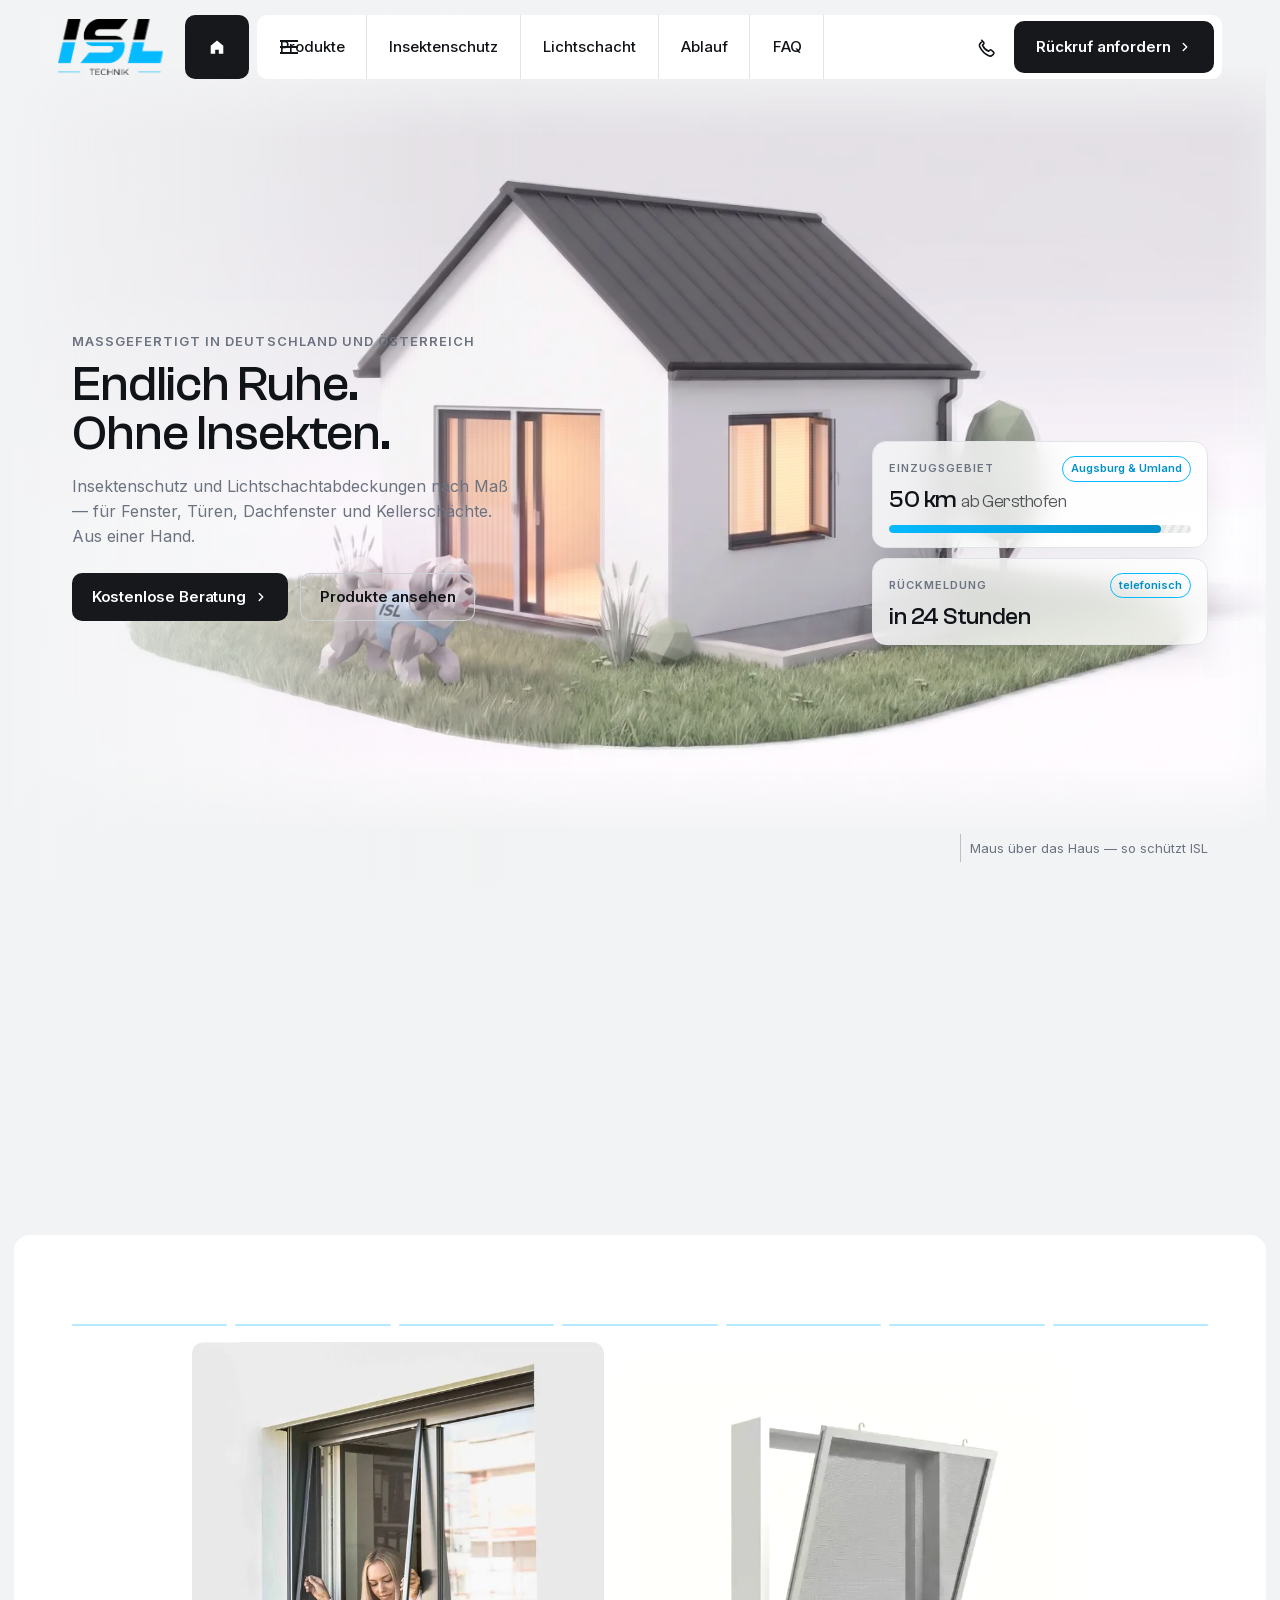
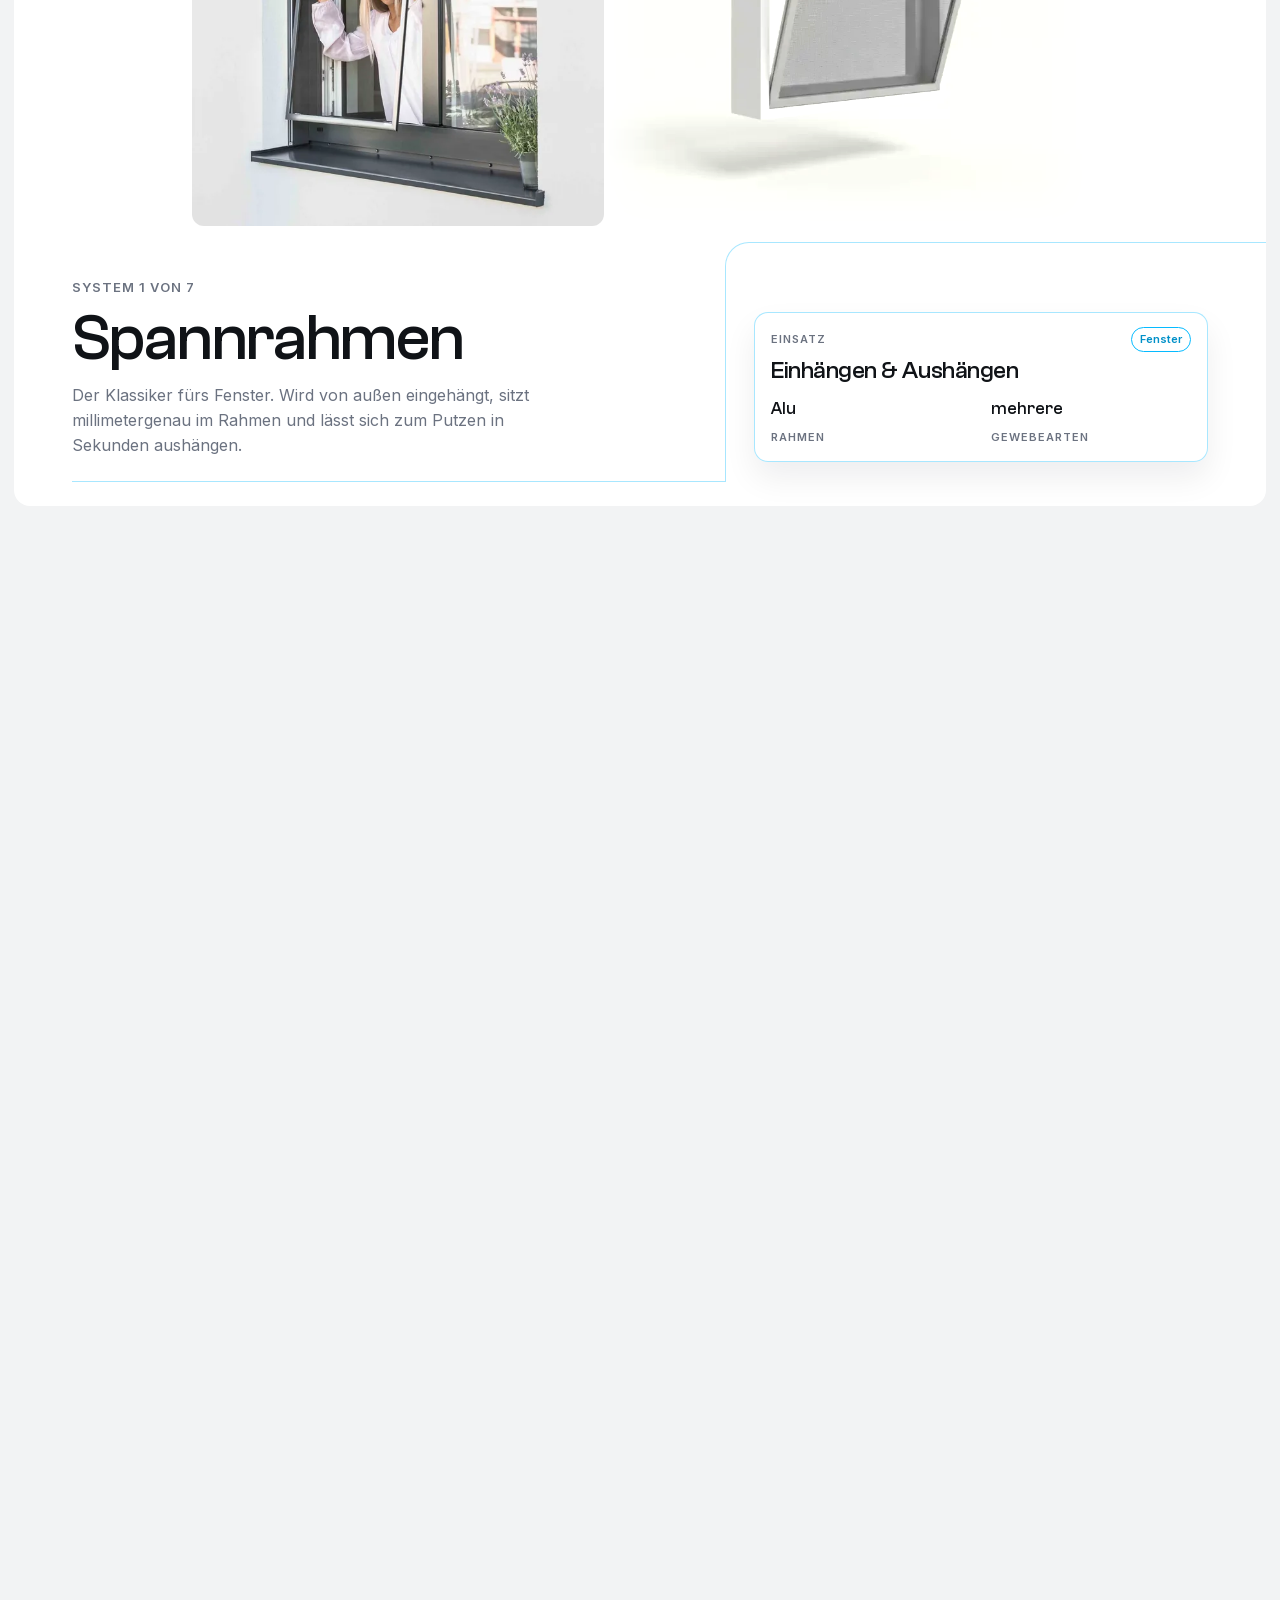
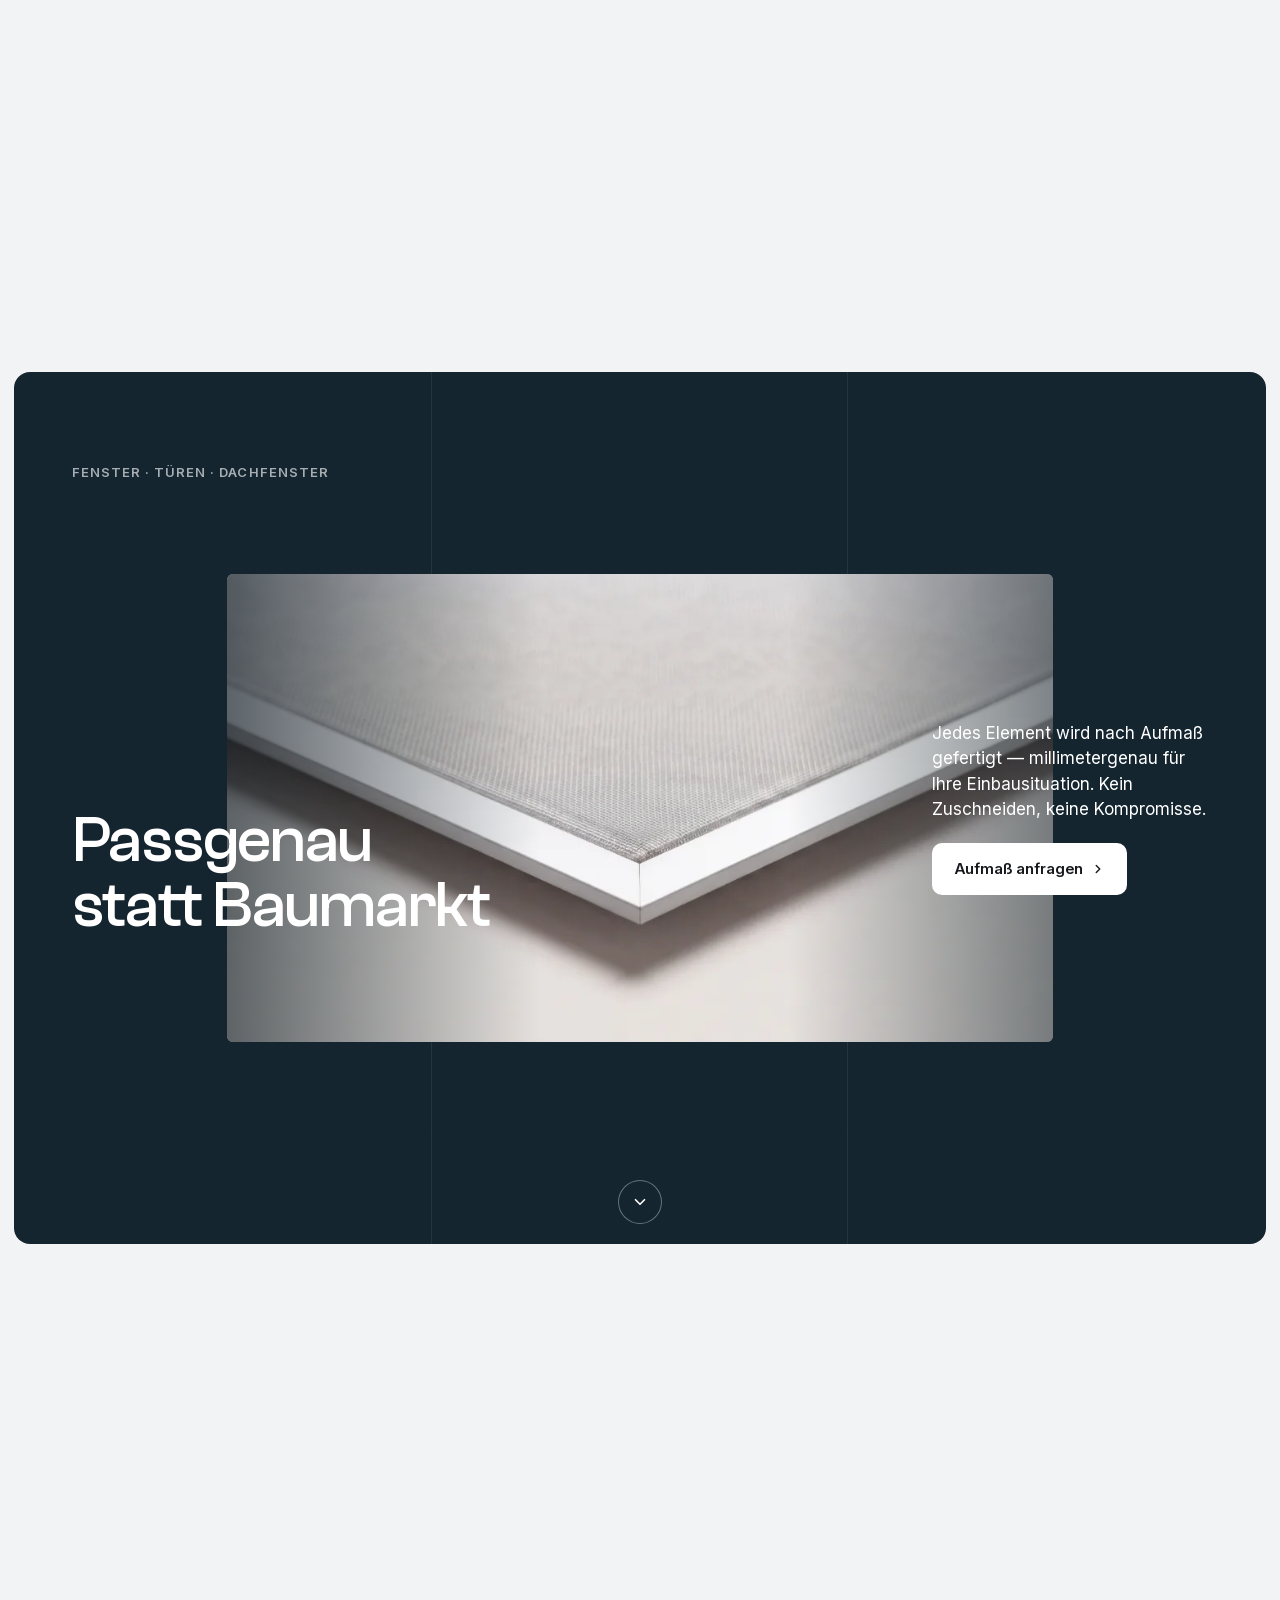
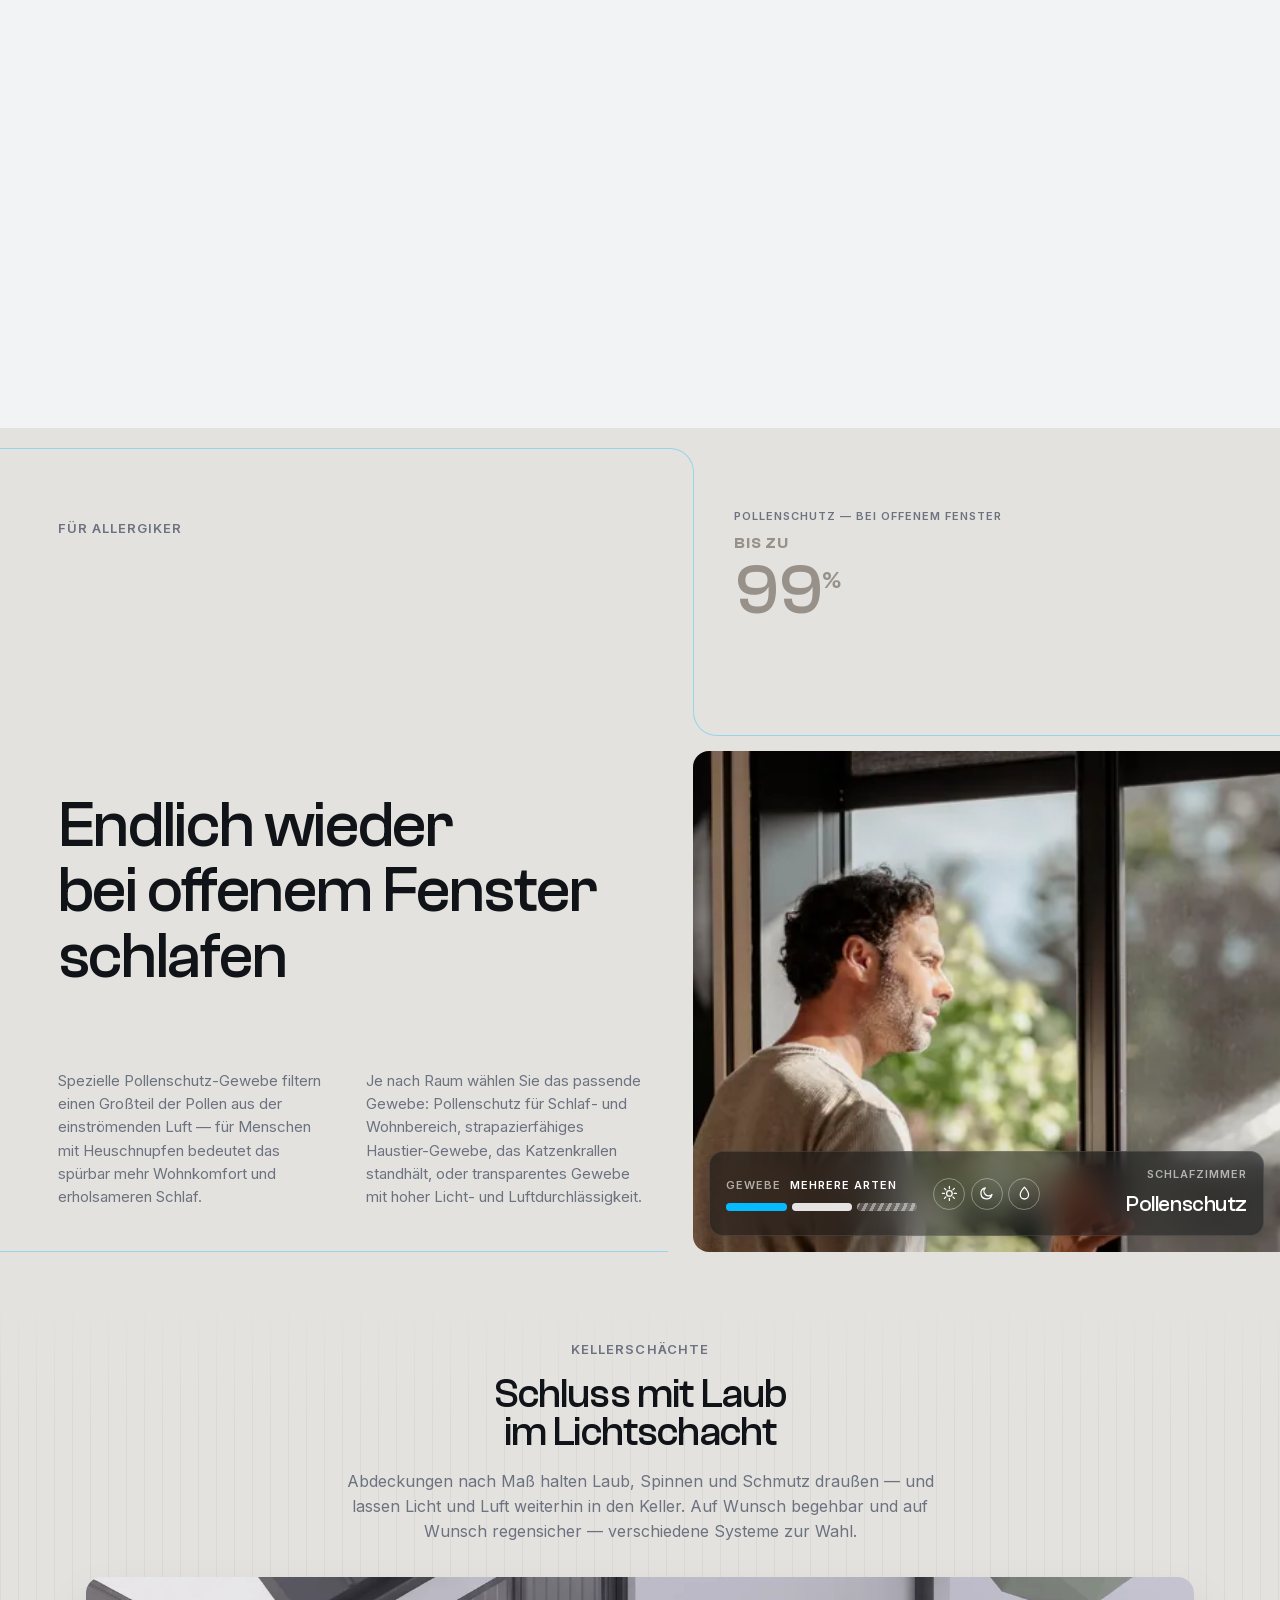
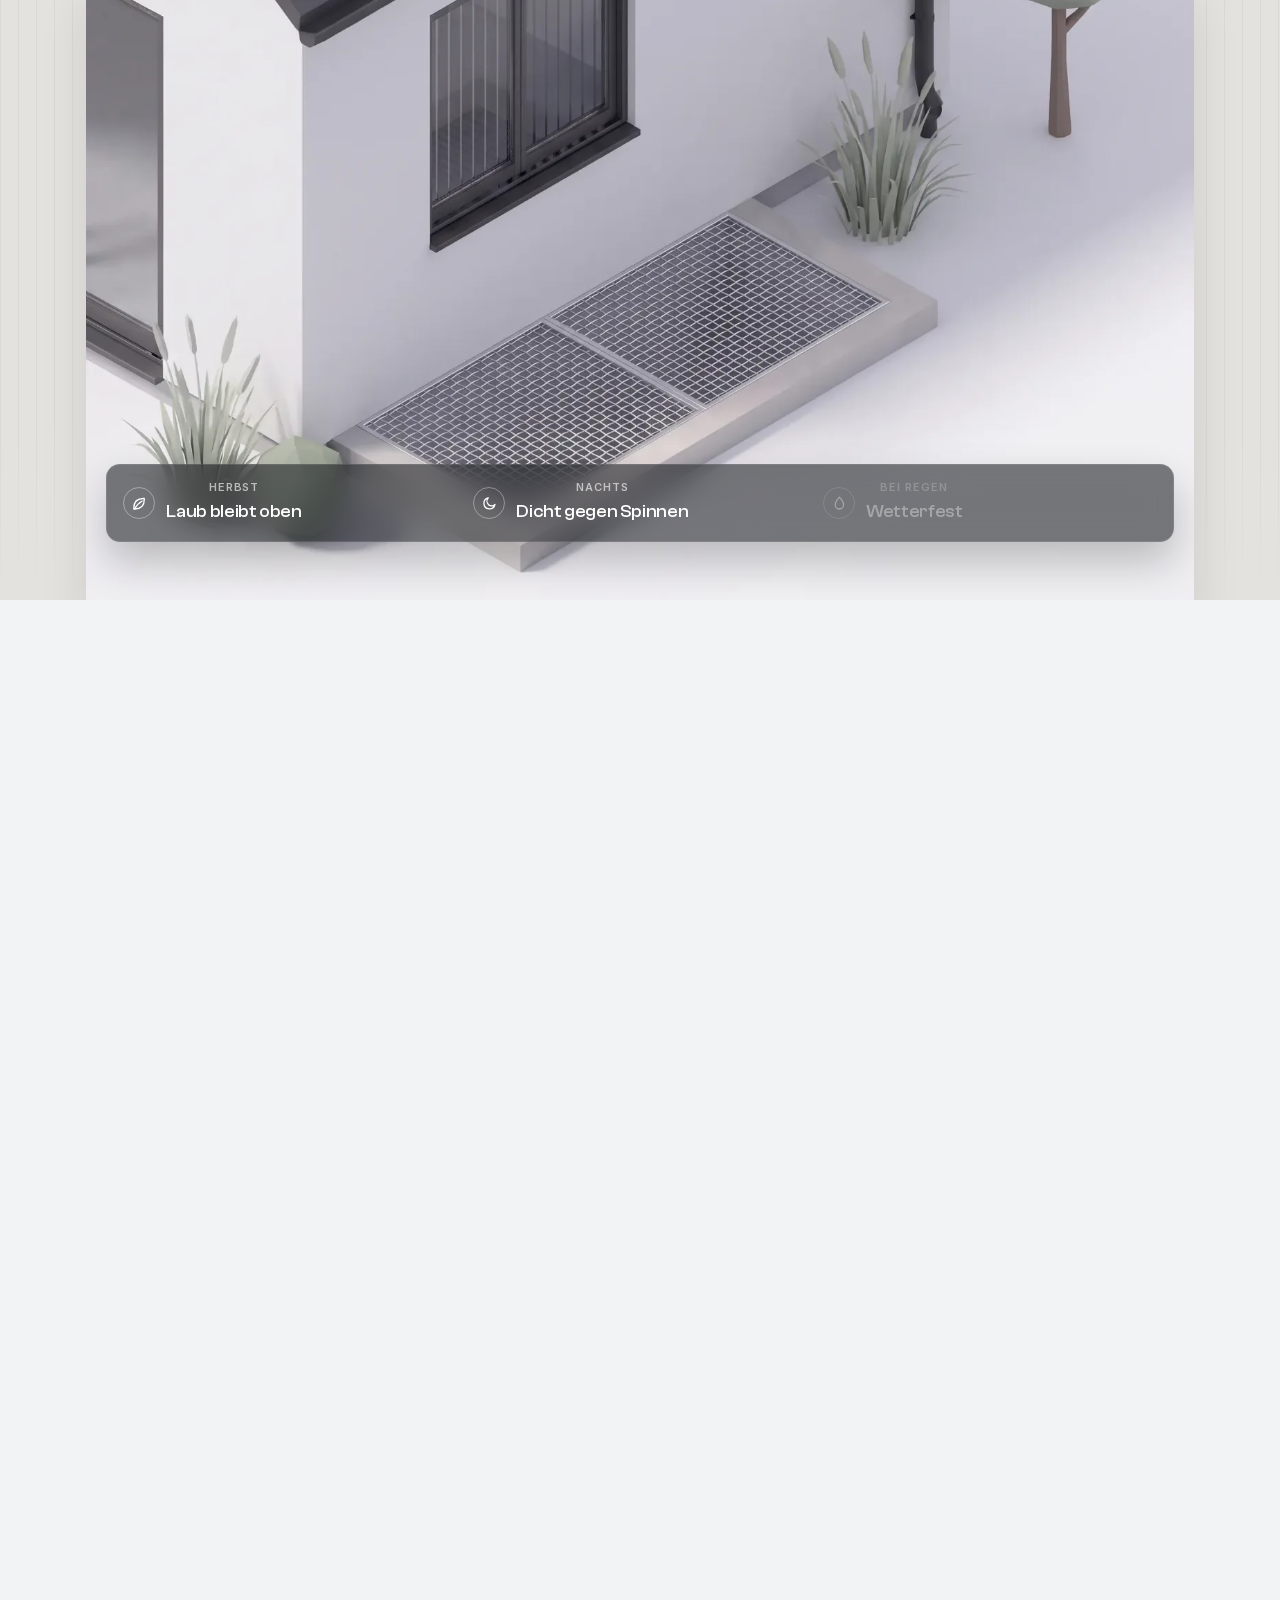
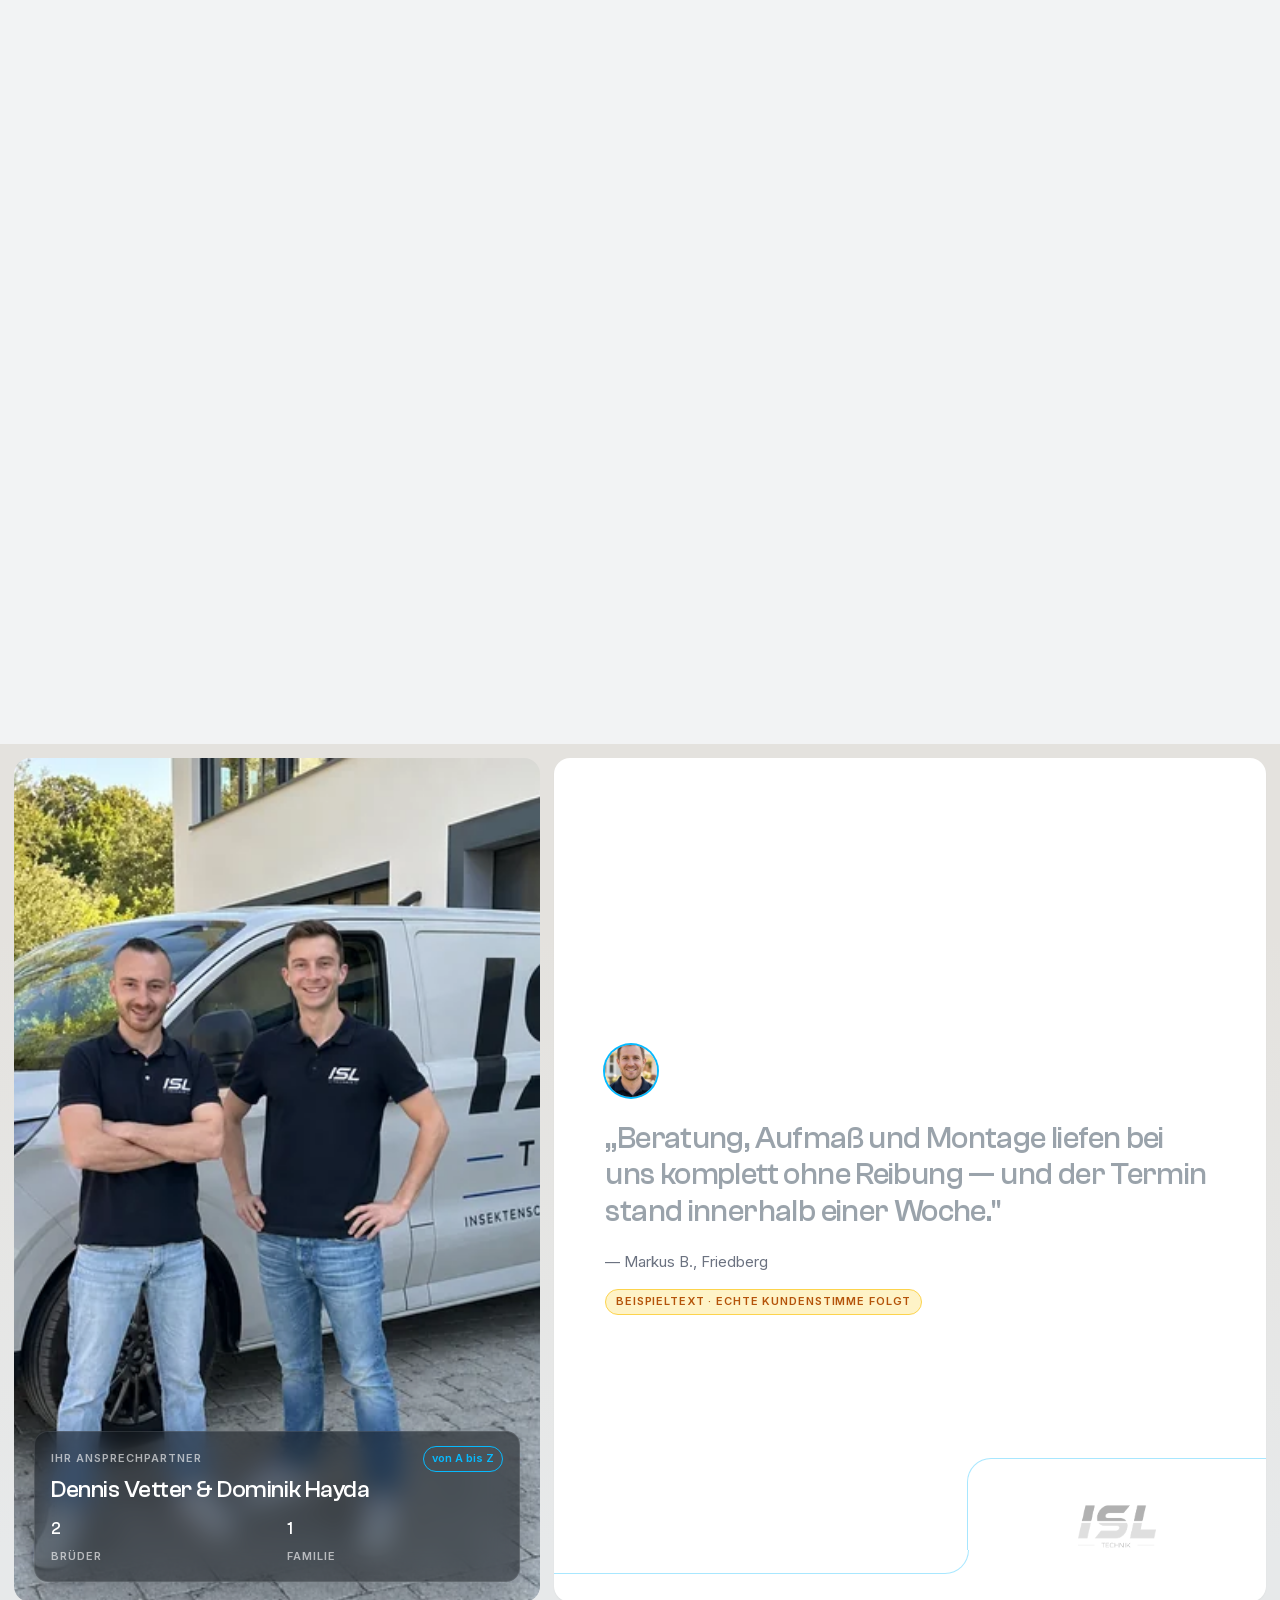
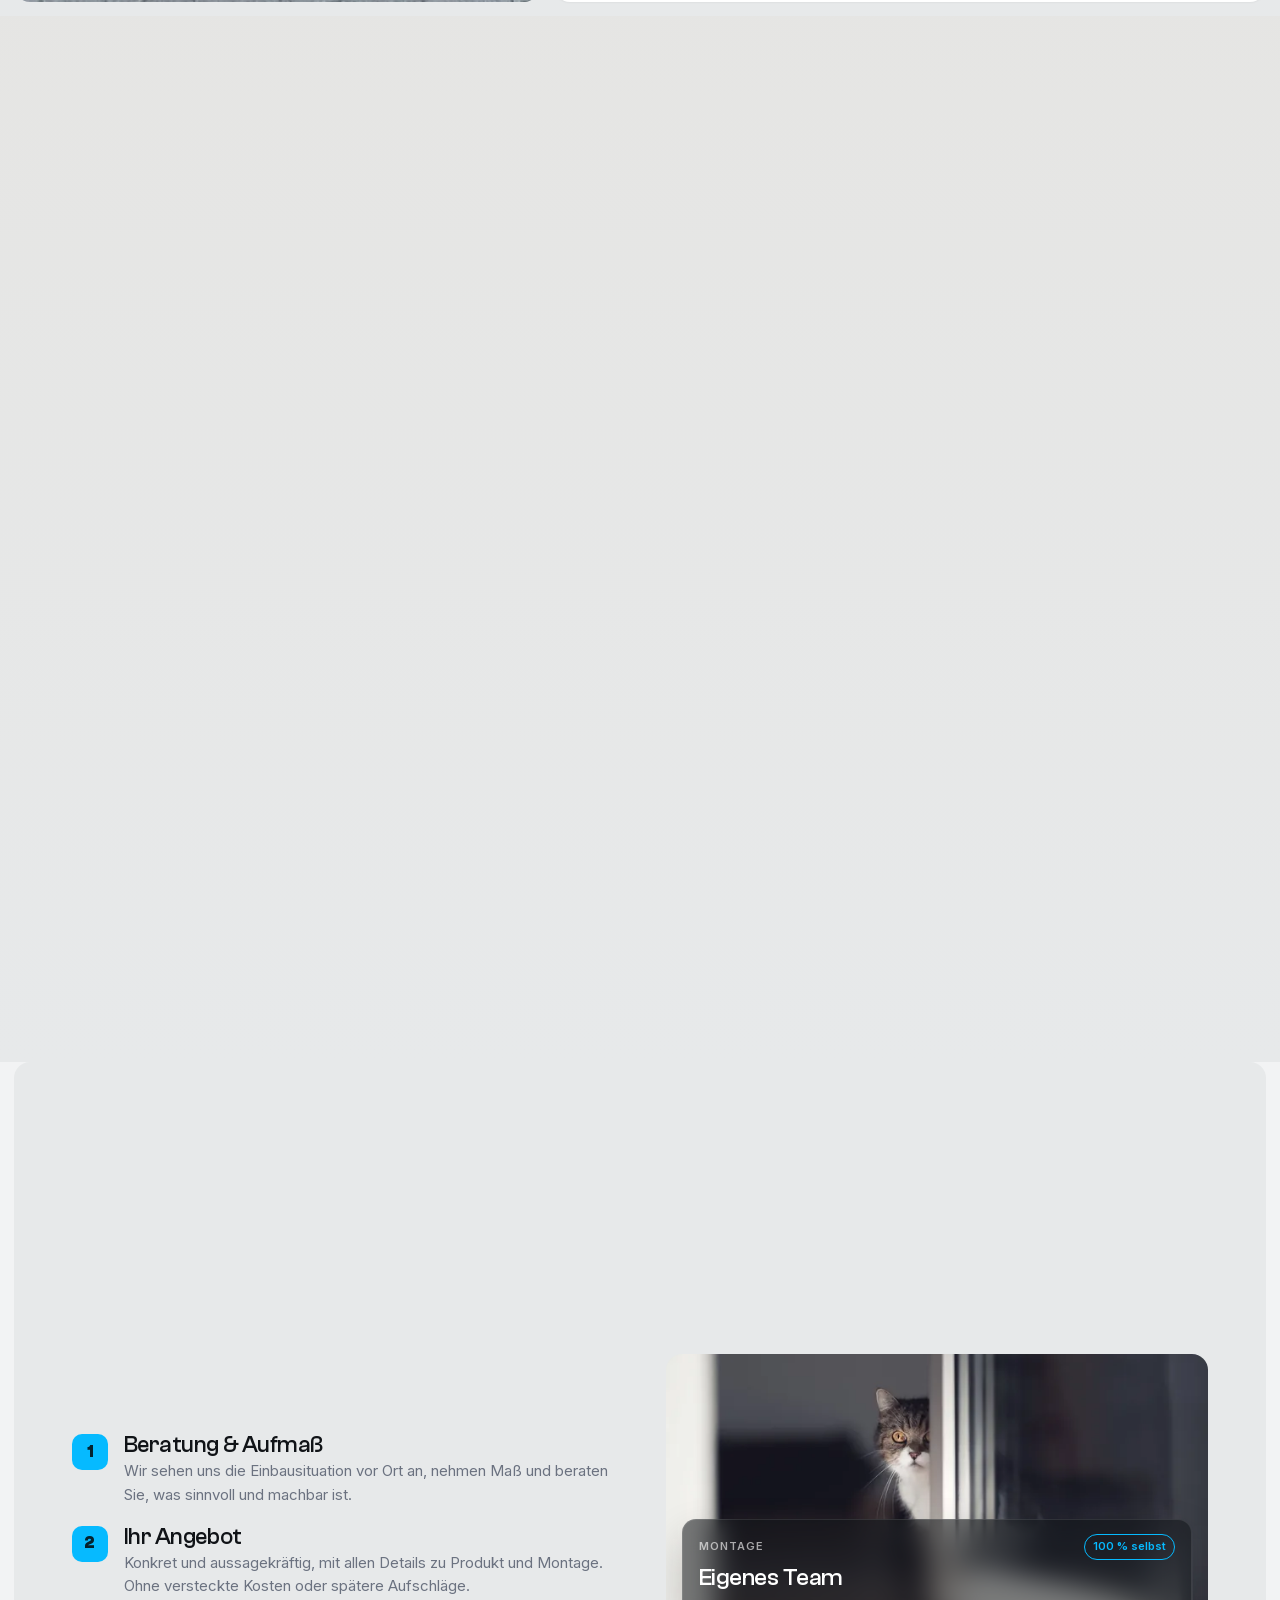
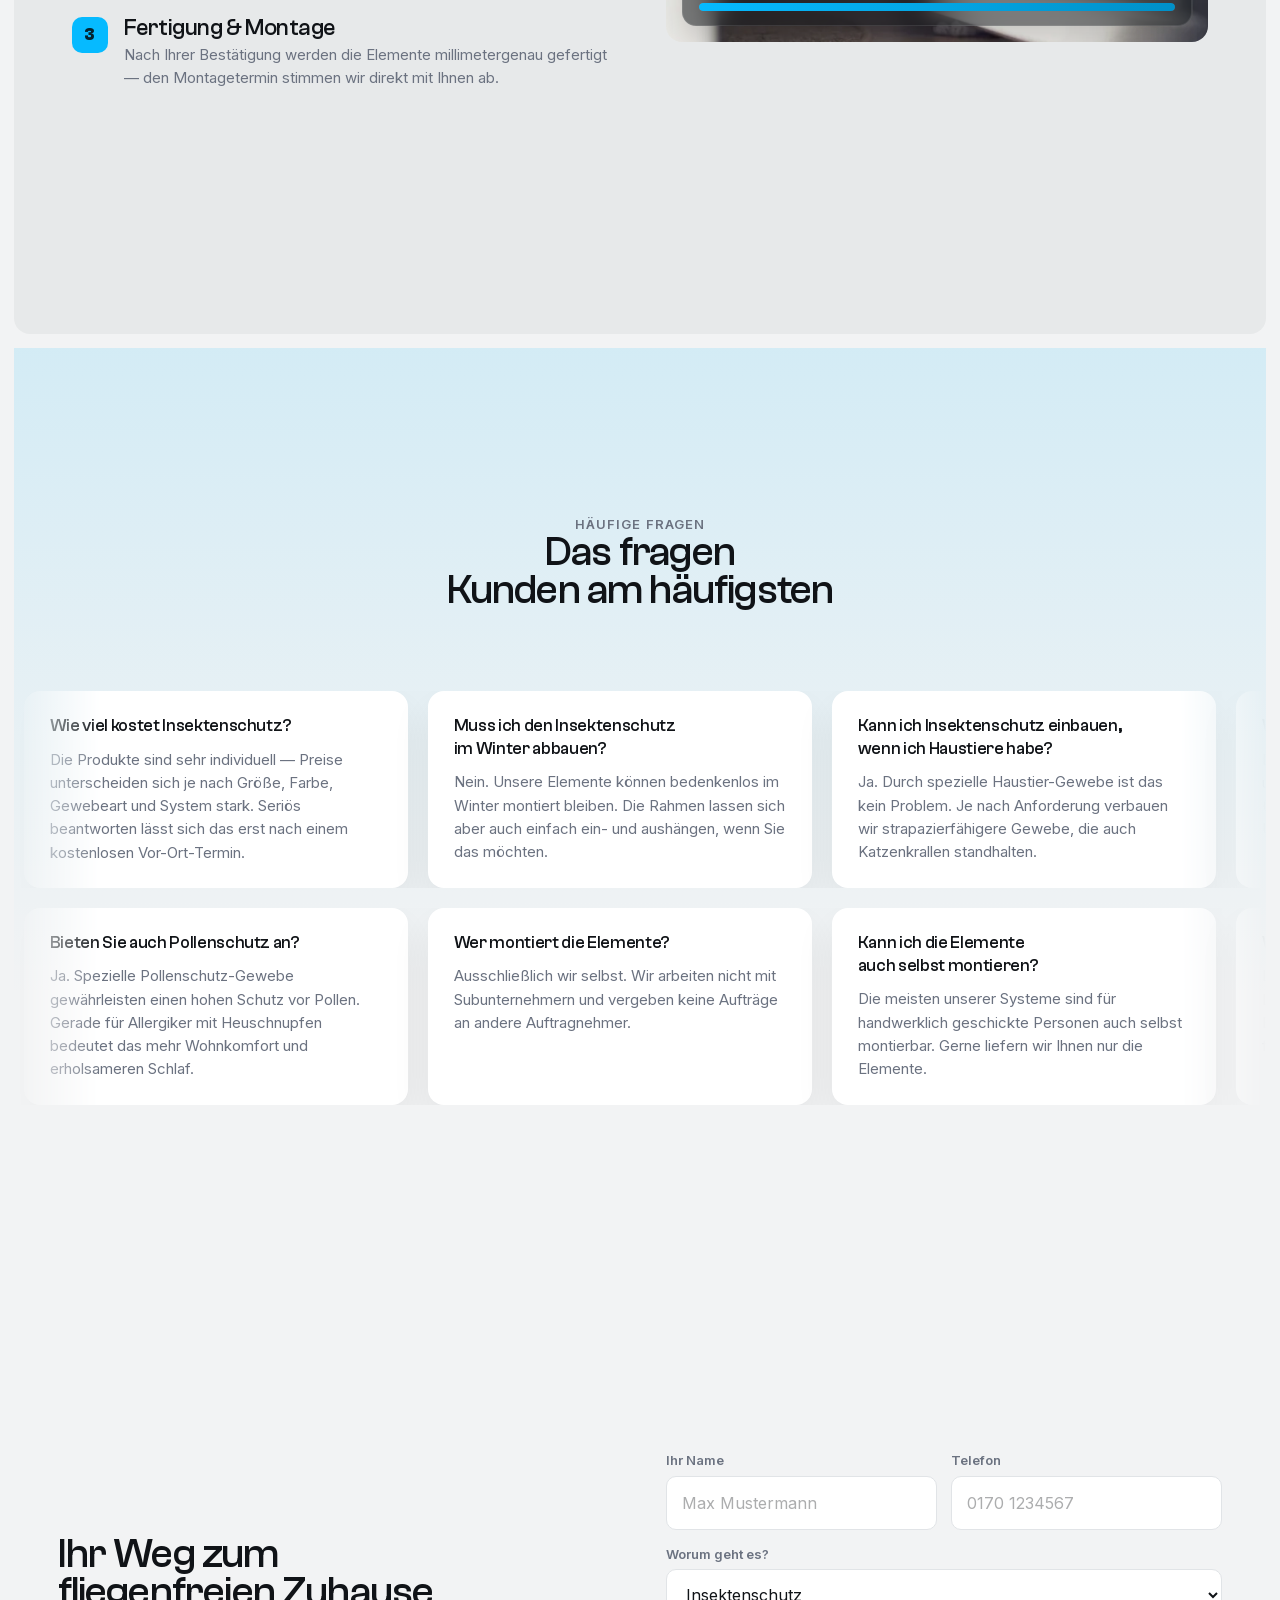
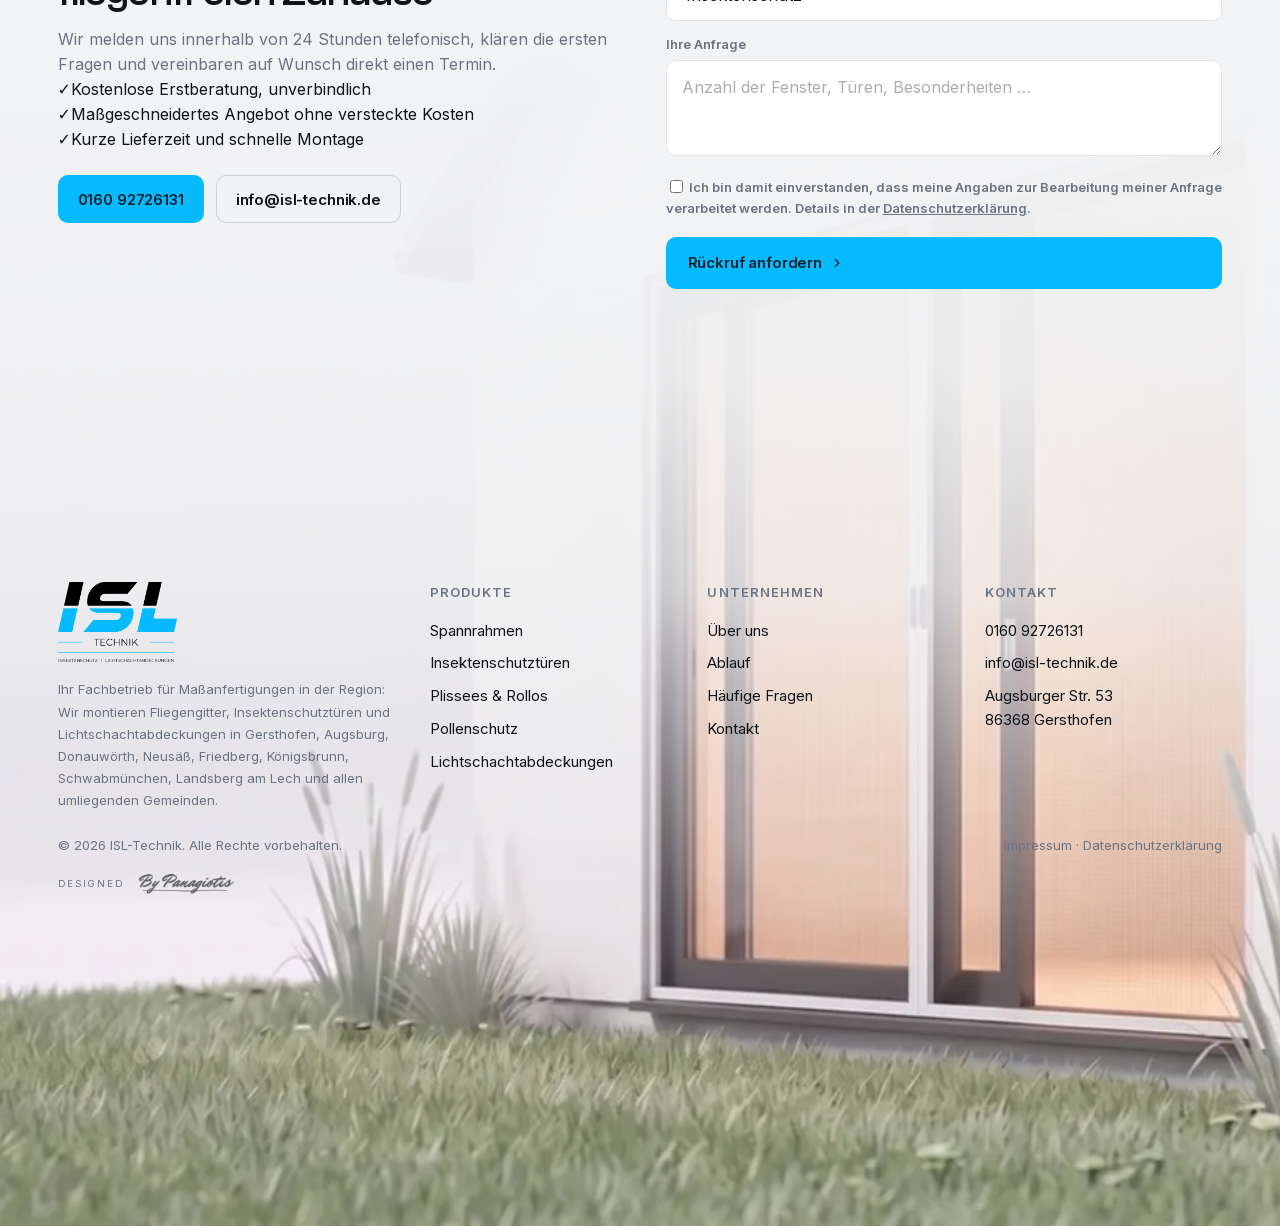
==== index.html @ 30104cde "ISL TECHNIK Website: Umzug von Netlify auf All-Inkl - Kontaktformular über kontakt.php (PHP mail) st" ====
<!DOCTYPE html>
<html lang="de">
<head>
<meta charset="utf-8">
<meta name="viewport" content="width=device-width,initial-scale=1,viewport-fit=cover">
<title>Insektenschutz & Lichtschachtabdeckungen nach Maß | ISL-Technik Gersthofen</title>
<meta name="description" content="Maßgefertigter Insektenschutz für Fenster, Türen und Dachfenster sowie Lichtschachtabdeckungen. Beratung, Aufmaß und Montage aus einer Hand — Gersthofen, Augsburg und Umgebung.">
<meta name="robots" content="noindex,nofollow"><!-- TODO vor Livegang: auf index,follow -->
<link rel="canonical" href="https://isl-technik.de/">
<meta property="og:type" content="website">
<meta property="og:title" content="Insektenschutz & Lichtschachtabdeckungen nach Maß | ISL-Technik">
<meta property="og:description" content="Maßgefertigte Lösungen für Fenster, Türen und Kellerschächte im Großraum Augsburg.">
<meta property="og:locale" content="de_DE">
<meta name="theme-color" content="#F2F3F4">
<link rel="icon" type="image/png" sizes="32x32" href="img/favicon-32.png">
<link rel="apple-touch-icon" href="img/favicon-180.png">
<link rel="preload" href="fonts/ClashGrotesk-Variable.woff2" as="font" type="font/woff2" crossorigin>
<link rel="preload" href="fonts/Inter-Variable.woff2" as="font" type="font/woff2" crossorigin>
<link rel="preload" as="image" href="img/produkte/hero-offen-1600.webp"
      imagesrcset="img/produkte/hero-offen-640.webp 640w, img/produkte/hero-offen-1024.webp 1024w, img/produkte/hero-offen-1600.webp 1600w, img/produkte/hero-offen-2200.webp 2200w"
      imagesizes="100vw" fetchpriority="high">
<link rel="stylesheet" href="css/style.css?v=270950">
<script type="application/ld+json">
{"@context":"https://schema.org","@graph":[
{"@type":"LocalBusiness","@id":"https://isl-technik.de/#org","name":"ISL-Technik",
 "description":"Fachbetrieb für maßgefertigten Insektenschutz und Lichtschachtabdeckungen",
 "telephone":"+4916092726131","email":"info@isl-technik.de",
 "address":{"@type":"PostalAddress","streetAddress":"Augsburger Str. 53","postalCode":"86368","addressLocality":"Gersthofen","addressCountry":"DE"},
 "areaServed":["Gersthofen","Augsburg","Donauwörth","Neusäß","Friedberg","Königsbrunn","Schwabmünchen","Landsberg am Lech"]},
{"@type":"FAQPage","mainEntity":[
 {"@type":"Question","name":"Wie viel kostet Insektenschutz?","acceptedAnswer":{"@type":"Answer","text":"Die Produkte sind sehr individuell. Preise unterscheiden sich je nach Größe, Farbe, Gewebeart und Produkt stark — das lässt sich seriös erst nach einem Vor-Ort-Termin beantworten."}},
 {"@type":"Question","name":"Muss ich den Insektenschutz im Winter abbauen?","acceptedAnswer":{"@type":"Answer","text":"Nein. Unsere hochwertigen Elemente können bedenkenlos im Winter montiert bleiben. Die Rahmen lassen sich aber auch einfach ein- und aushängen."}},
 {"@type":"Question","name":"Kann ich Insektenschutz einbauen, wenn ich Haustiere habe?","acceptedAnswer":{"@type":"Answer","text":"Ja. Durch spezielle Haustier-Gewebe ist das kein Problem. Je nach Anforderung können strapazierfähigere Gewebe verbaut werden."}},
 {"@type":"Question","name":"In welchem Umkreis sind Sie für die Montage aktiv?","acceptedAnswer":{"@type":"Answer","text":"Unser Firmensitz ist in Gersthofen. Von dort betreuen wir Kunden in einem Radius von rund 35 Kilometern, darunter Augsburg, Donauwörth und Landsberg am Lech."}}
]}]}
</script>
</head>
<body>

<!-- ══════════ NAVIGATION — Aufbau 1:1 nach Referenz ══════════
     Wortmarke auf dem Grund · dunkles Home-Quadrat · weiße Leiste ueber die
     volle Restbreite (Links mit Haarlinien-Trennern, rechts innen Telefon-
     Icon + dunkler CTA-Pill). Beim Scrollen kollabiert die Leiste samt CTA,
     uebrig bleiben Wortmarke, Home-Quadrat und weißes Burger-Quadrat. -->
<header class="nav" id="nav">
  <a class="nav__logo" href="#top" aria-label="ISL-Technik — zur Startseite">
    <img src="img/logo.png" alt="ISL-Technik" width="900" height="479">
  </a>
  <a class="nav__home" href="#top" aria-label="Zum Seitenanfang">
    <svg width="18" height="18" viewBox="0 0 24 24" aria-hidden="true">
      <path d="M12 3.2 3.6 10.4V21h6v-5.4h4.8V21h6V10.4Z" fill="currentColor"/></svg>
  </a>
  <button class="nav__burger" id="burger" aria-label="Menü öffnen" aria-expanded="false" aria-controls="menu">
    <span></span>
  </button>
  <div class="nav__bar">
    <nav class="nav__links" aria-label="Hauptnavigation">
      <a href="#systeme">Produkte</a>
      <a href="#insektenschutz">Insektenschutz</a>
      <a href="#lichtschacht">Lichtschacht</a>
      <a href="#ablauf">Ablauf</a>
      <a href="#faq">FAQ</a>
    </nav>
    <a class="nav__tel" href="tel:+4916092726131" aria-label="Anrufen: 0160 92726131">
      <svg viewBox="0 0 24 24" fill="none" aria-hidden="true">
        <path d="M6.6 3.8 8.7 6a1.6 1.6 0 0 1 0 2.2L7.5 9.4a12.8 12.8 0 0 0 7.1 7.1l1.2-1.2a1.6 1.6 0 0 1 2.2 0l2.2 2.1a1.6 1.6 0 0 1 0 2.3l-1.3 1.2c-1.1 1.1-2.8 1.4-4.2.7A22.6 22.6 0 0 1 4.4 11.3c-.7-1.4-.4-3.1.7-4.2l1.2-1.3a1.6 1.6 0 0 1 2.3 0Z" stroke="currentColor" stroke-width="1.8" stroke-linejoin="round"/></svg>
    </a>
    <a class="btn nav__cta" href="#kontakt">Rückruf&nbsp;anfordern
      <svg class="chev" width="14" height="14" viewBox="0 0 24 24" fill="none" aria-hidden="true">
        <path d="M9 6l6 6-6 6" stroke="currentColor" stroke-width="2.4" stroke-linecap="round" stroke-linejoin="round"/></svg>
    </a>
  </div>
  <a class="nav__tel nav__tel--m" href="tel:+4916092726131" aria-label="Anrufen: 0160 92726131">
    <svg viewBox="0 0 24 24" fill="none" aria-hidden="true">
      <path d="M6.6 3.8 8.7 6a1.6 1.6 0 0 1 0 2.2L7.5 9.4a12.8 12.8 0 0 0 7.1 7.1l1.2-1.2a1.6 1.6 0 0 1 2.2 0l2.2 2.1a1.6 1.6 0 0 1 0 2.3l-1.3 1.2c-1.1 1.1-2.8 1.4-4.2.7A22.6 22.6 0 0 1 4.4 11.3c-.7-1.4-.4-3.1.7-4.2l1.2-1.3a1.6 1.6 0 0 1 2.3 0Z" stroke="currentColor" stroke-width="1.8" stroke-linejoin="round"/></svg>
  </a>
</header>
<div class="nav__panel" id="menu">
  <a href="#systeme">Produkte</a>
  <a href="#insektenschutz">Insektenschutz</a>
  <a href="#lichtschacht">Lichtschachtabdeckungen</a>
  <a href="#ablauf">Ablauf</a>
  <a href="#faq">Häufige Fragen</a>
  <a href="#kontakt">Kontakt</a>
</div>

<main class="stack" id="top">

<!-- ══════════ 1 · HERO — Gewebe fährt beim Scrollen zu ══════════ -->
<section class="card card--ground hero" id="hero" data-pin="hero" data-scroll="1">
  <div class="hero__pin pin">
    <div class="hero__bg" aria-hidden="true">
      <!-- Deckungsgleiches Reveal-Paar in 16:9 (Kette: Hero-Haus erweitert,
           Hund (Tibet-Terrier-Mix) eingesetzt, Schutz-Variante aus demselben Bild). Darueber
           laeuft der Hunde-Clip (10 s: Hund laeuft ueber die Wiese und zurueck; kling3_0 mit identischem Start- UND
           End-Frame — Kamera steht fest, Loop ist nahtlos; main.js haengt
           ihn ein). Das Oval am Cursor deckt den geschuetzten Zustand auf. -->
      <div class="hero__house" id="heroHouse" data-clip="img/produkte/hero-hund.mp4?v=7">
        <img class="hero__h hero__h--open"
             src="img/produkte/hero-offen-1600.webp"
             srcset="img/produkte/hero-offen-640.webp 640w, img/produkte/hero-offen-1024.webp 1024w, img/produkte/hero-offen-1600.webp 1600w, img/produkte/hero-offen-2200.webp 2200w"
             sizes="100vw" width="2752" height="1536" fetchpriority="high"
             alt="Haus auf einer Rasenfläche mit geöffneter Balkontür, geöffnetem Fenster und offenem Lichtschacht — ein Hund mit ISL-Geschirr läuft über die Wiese">
        <img class="hero__h hero__h--hint"
             src="img/produkte/hero-zu-1600.webp"
             srcset="img/produkte/hero-zu-1024.webp 1024w, img/produkte/hero-zu-1600.webp 1600w, img/produkte/hero-zu-2200.webp 2200w"
             sizes="130vw" alt="" aria-hidden="true">
        <!-- Lupe: zeigt denselben geschuetzten Zustand, aber vergroessert um den
             Cursorpunkt herum. Das Glas traegt eine eigene Kopie des Renderings;
             --lx/--ly (Cursor) und --hw/--hh (Bildflaeche) kommen aus main.js. -->
        <div class="hero__lens" id="heroLens" aria-hidden="true">
          <span class="hero__lens-glass">
            <img class="hero__lens-img"
                 src="img/produkte/hero-zu-1600.webp"
                 srcset="img/produkte/hero-zu-1024.webp 1024w, img/produkte/hero-zu-1600.webp 1600w, img/produkte/hero-zu-2200.webp 2200w"
                 sizes="130vw" alt="" aria-hidden="true">
          </span>
          <span class="hero__lens-tag">mit ISL-Schutz</span>
        </div>
      </div>
    </div>
    <div class="hero__inner inner">
      <div class="hero__grid">

        <div class="hero__copy">
          <p class="eyebrow reveal" style="--d:.05s">Maßgefertigt in Deutschland und Österreich</p>
          <h1 class="reveal" style="--d:.12s">Endlich Ruhe.<br>Ohne Insekten.</h1>
          <p class="lead reveal" style="--d:.2s">
            Insektenschutz und Lichtschacht&shy;abdeckungen nach Maß — für Fenster,
            Türen, Dachfenster und Kellerschächte. Aus einer Hand.
          </p>
          <div class="hero__cta reveal" style="--d:.28s">
            <a class="btn" href="#kontakt">Kostenlose Beratung
              <svg class="chev" width="14" height="14" viewBox="0 0 24 24" fill="none" aria-hidden="true">
                <path d="M9 6l6 6-6 6" stroke="currentColor" stroke-width="2.4" stroke-linecap="round" stroke-linejoin="round"/></svg>
            </a>
            <a class="btn btn--ghost" href="#systeme">Produkte ansehen</a>
          </div>
        </div>

      </div>
    </div>
    <!-- Kacheln rechts neben dem Haus an der Kartenkante — Anordnung wie
         die HRV/REM-Kacheln der Referenz; mobil rutschen sie in den Fluss -->
    <div class="hero__chips reveal" style="--d:.4s">
      <div class="glass">
        <div class="glass__top">
          <span class="glass__label">Einzugsgebiet</span>
          <span class="glass__badge">Augsburg &amp; Umland</span>
        </div>
        <p class="glass__value"><span data-count="50">0</span> km <small>ab Gersthofen</small></p>
        <div class="glass__bar"><i class="glass__fill" data-fill="90%"></i></div>
      </div>
      <div class="glass">
        <div class="glass__top">
          <span class="glass__label">Rückmeldung</span>
          <span class="glass__badge">telefonisch</span>
        </div>
        <p class="glass__value">in <span data-count="24">0</span> Stunden</p>
      </div>
    </div>
    <p class="hero__cue" aria-hidden="true"><i></i> Maus über das Haus — so schützt ISL</p>
  </div>
</section>
<div class="spacer" data-for="hero" style="--sc:0.4" aria-hidden="true"></div>
<div class="stack__rest"><!-- deckender Grund: der Hero klebt dahinter und soll nur oben durchscheinen -->

<!-- ══════════ 2 · SYSTEME — 7 Produkte laufen in einer gepinnten Karte durch ══════════ -->
<div class="pinwrap"><!-- begrenzt das Sticky: nach dem Spacer wird die Karte mit rausgeschoben -->
<section class="card card--white systems" id="systeme" data-pin="systems" data-scroll="4.5">
  <div class="systems__pin pin">

    <div class="systems__progress" aria-hidden="true" id="sysProgress">
      <span class="systems__bar"><i></i></span><span class="systems__bar"><i></i></span>
      <span class="systems__bar"><i></i></span><span class="systems__bar"><i></i></span>
      <span class="systems__bar"><i></i></span><span class="systems__bar"><i></i></span>
      <span class="systems__bar"><i></i></span>
    </div>

    <div class="systems__stage" id="sysStage">
      <figure class="systems__shot systems__item is-active" data-i="0"
              data-clip="img/systeme/spannrahmen.mp4"
              data-clip-poster="img/systeme/spannrahmen-poster.webp">
        <img src="img/produkte/spannrahmen-1024.webp" srcset="img/produkte/spannrahmen-640.webp 640w, img/produkte/spannrahmen-1024.webp 1024w" sizes="(max-width:64rem) 100vw, 50vw" width="1835" height="2159" loading="lazy" alt="Insektenschutz-Spannrahmen an einem Wohnzimmerfenster">
      </figure>
      <figure class="systems__shot systems__item" data-i="1"
              data-clip="img/systeme/drehtuer.mp4"
              data-clip-poster="img/systeme/drehtuer-poster.webp">
        <img src="img/produkte/drehtuer-1024.webp" srcset="img/produkte/drehtuer-640.webp 640w, img/produkte/drehtuer-1024.webp 1024w" sizes="(max-width:64rem) 100vw, 50vw" width="1832" height="2156" loading="lazy" alt="Insektenschutz-Drehtür an einer Terrassentür">
      </figure>
      <figure class="systems__shot systems__item" data-i="2"
              data-clip="img/systeme/pendeltuer.mp4"
              data-clip-poster="img/systeme/pendeltuer-poster.webp">
        <img src="img/produkte/pendeltuer-1024.webp" srcset="img/produkte/pendeltuer-640.webp 640w, img/produkte/pendeltuer-1024.webp 1024w" sizes="(max-width:64rem) 100vw, 50vw" width="1920" height="1078" loading="lazy" alt="Insektenschutztür mit Rollladen an einem Hauseingang">
      </figure>
      <figure class="systems__shot systems__item" data-i="3"
              data-clip="img/systeme/plissee.mp4"
              data-clip-poster="img/systeme/plissee-poster.webp">
        <img src="img/produkte/plissee-1024.webp" srcset="img/produkte/plissee-640.webp 640w, img/produkte/plissee-1024.webp 1024w" sizes="(max-width:64rem) 100vw, 50vw" width="1835" height="2159" loading="lazy" alt="Mutter und Kind hinter einem Insektenschutz-Plissee mit klarer Durchsicht">
      </figure>
      <figure class="systems__shot systems__item" data-i="4"
              data-clip="img/systeme/rollo.mp4"
              data-clip-poster="img/systeme/rollo-poster.webp">
        <img src="img/produkte/rollo-1024.webp" srcset="img/produkte/rollo-640.webp 640w, img/produkte/rollo-1024.webp 1024w" sizes="(max-width:64rem) 100vw, 50vw" width="1835" height="2160" loading="lazy" alt="Insektenschutz-Rollo an einem Fenster, Kind schaut heraus">
      </figure>
      <figure class="systems__shot systems__item" data-i="5"
              data-clip="img/systeme/schieberahmen.mp4"
              data-clip-poster="img/systeme/schieberahmen-poster.webp">
        <img src="img/produkte/schieberahmen-1024.webp" srcset="img/produkte/schieberahmen-640.webp 640w, img/produkte/schieberahmen-1024.webp 1024w" sizes="(max-width:64rem) 100vw, 50vw" width="1835" height="2160" loading="lazy" alt="Insektenschutz-Schieberahmen an einer großen Schiebetür">
      </figure>
      <!-- TODO VOR LIVEGANG: echtes Foto einer Lichtschachtabdeckung fehlt komplett -->
      <!-- HINWEIS: KI-generiertes Symbolbild — es existiert kein echtes Foto einer
           Lichtschachtabdeckung. Bei nächster Montage durch echtes Foto ersetzen.
           Siehe TODO-VOR-LIVEGANG.md -->
      <figure class="systems__shot systems__item" data-i="6"
              data-clip="img/systeme/lichtschacht.mp4"
              data-clip-poster="img/systeme/lichtschacht-poster.webp" data-symbolbild="true">
        <img src="img/produkte/lichtschacht-1024.webp"
             srcset="img/produkte/lichtschacht-640.webp 640w, img/produkte/lichtschacht-1024.webp 1024w, img/produkte/lichtschacht-1920.webp 1920w"
             sizes="(max-width:64rem) 100vw, 50vw" width="2558" height="1428" loading="lazy"
             alt="Lichtschachtabdeckung mit feinem Gittergewebe über einem Kellerschacht — Herbstlaub bleibt oben auf der Abdeckung liegen">
      </figure>
    </div>

    <div class="systems__foot">
      <div class="systems__copy" id="sysCopy">
        <div class="systems__text is-active" data-i="0">
          <p class="eyebrow">System 1 von 7</p>
          <h3>Spannrahmen</h3>
          <p>Der Klassiker fürs Fenster. Wird von außen eingehängt, sitzt millimetergenau im Rahmen und lässt sich zum Putzen in Sekunden aushängen.</p>
        </div>
        <div class="systems__text" data-i="1">
          <p class="eyebrow">System 2 von 7</p>
          <h3>Drehtür</h3>
          <p>Für Balkon- und Terrassentüren, die täglich benutzt werden. Öffnet und schließt wie eine normale Tür — auf Wunsch mit selbstschließendem Beschlag.</p>
        </div>
        <div class="systems__text" data-i="2">
          <p class="eyebrow">System 3 von 7</p>
          <h3>Pendeltür</h3>
          <p>Schwingt in beide Richtungen auf und fällt von selbst zurück. Die praktische Lösung überall dort, wo man die Hände voll hat.</p>
        </div>
        <div class="systems__text" data-i="3">
          <p class="eyebrow">System 4 von 7</p>
          <h3>Plissee</h3>
          <p>Faltet sich seitlich zusammen und verschwindet fast vollständig. Ideal für breite Elemente und große Glasflächen.</p>
        </div>
        <div class="systems__text" data-i="4">
          <p class="eyebrow">System 5 von 7</p>
          <h3>Rollo</h3>
          <p>Läuft nach oben in den Kasten und ist unsichtbar, wenn es nicht gebraucht wird. Auch für Dachfenster erhältlich.</p>
        </div>
        <div class="systems__text" data-i="5">
          <p class="eyebrow">System 6 von 7</p>
          <h3>Schieberahmen</h3>
          <p>Läuft seitlich in der Schiene — die passende Antwort auf große Schiebetüren und Hebe-Schiebe-Elemente.</p>
        </div>
        <div class="systems__text" data-i="6">
          <p class="eyebrow">System 7 von 7</p>
          <h3>Lichtschacht&shy;abdeckung</h3>
          <p>Hält Laub, Spinnen und Schmutz aus dem Kellerschacht. Verschiedene Systeme zur Wahl — auf Wunsch begehbar oder regensicher, passgenau für jede Schachtgröße gefertigt.</p>
        </div>
      </div>

      <div class="systems__card" id="sysCards">
        <div class="glass is-active" data-i="0">
          <div class="glass__top"><span class="glass__label">Einsatz</span><span class="glass__badge">Fenster</span></div>
          <p class="glass__value">Einhängen &amp; Aushängen</p>
          <div class="glass__meta"><div><b>Alu</b><span class="glass__label">Rahmen</span></div><div><b>mehrere</b><span class="glass__label">Gewebearten</span></div></div>
        </div>
        <div class="glass" data-i="1">
          <div class="glass__top"><span class="glass__label">Einsatz</span><span class="glass__badge">Balkon &amp; Terrasse</span></div>
          <p class="glass__value">Auf Wunsch selbstschließend</p>
          <div class="glass__meta"><div><b>1-flg.</b><span class="glass__label">oder 2-flügelig</span></div><div><b>Alu</b><span class="glass__label">langlebiger Rahmen</span></div></div>
        </div>
        <div class="glass" data-i="2">
          <div class="glass__top"><span class="glass__label">Einsatz</span><span class="glass__badge">Hauseingang</span></div>
          <p class="glass__value">Beidseitig schwingend</p>
          <div class="glass__meta"><div><b>Ideal</b><span class="glass__label">bei vollen Händen</span></div><div><b>Alu</b><span class="glass__label">Rahmen</span></div></div>
        </div>
        <div class="glass" data-i="3">
          <div class="glass__top"><span class="glass__label">Einsatz</span><span class="glass__badge">große Flächen</span></div>
          <p class="glass__value">Faltet seitlich weg</p>
          <div class="glass__meta"><div><b>Alu</b><span class="glass__label">Rahmen</span></div><div><b>Flach</b><span class="glass__label">Bodenschiene</span></div></div>
        </div>
        <div class="glass" data-i="4">
          <div class="glass__top"><span class="glass__label">Einsatz</span><span class="glass__badge">Fenster &amp; Dachfenster</span></div>
          <p class="glass__value">Rollt in den Kasten</p>
          <div class="glass__meta"><div><b>Alu</b><span class="glass__label">Rahmen</span></div><div><b>Ja</b><span class="glass__label">für Dachfenster</span></div></div>
        </div>
        <div class="glass" data-i="5">
          <div class="glass__top"><span class="glass__label">Einsatz</span><span class="glass__badge">Schiebetüren</span></div>
          <p class="glass__value">Läuft in der Schiene</p>
          <div class="glass__meta"><div><b>Groß</b><span class="glass__label">Elementbreiten</span></div><div><b>Leicht</b><span class="glass__label">Bedienung</span></div></div>
        </div>
        <div class="glass" data-i="6">
          <div class="glass__top"><span class="glass__label">Schutz vor</span><span class="glass__badge">Laub &amp; Spinnen</span></div>
          <p class="glass__value">Mehrere Systeme zur Wahl</p>
          <div class="glass__meta"><div><b>Begehbar</b><span class="glass__label">auf Wunsch</span></div><div><b>Regensicher</b><span class="glass__label">auf Wunsch</span></div></div>
        </div>
      </div>
    </div>
  </div>
</section>
<div class="spacer" data-for="systeme" style="--sc:3.5" aria-hidden="true"></div>
</div>

<!-- ══════════ 3 · INSEKTENSCHUTZ — Referenz: „Built for peak accuracy" —
     dunkle Vollfläche in Marken-Petrol, feine Vertikallinien, Bild mittig,
     Display-Headline überlappt links, Copy + Button rechts ══════════ -->
<div class="pinwrap"><!-- begrenzt das Sticky: nach dem Spacer wird die Karte mit rausgeschoben -->
<section class="card card--brandink on-dark measure" id="insektenschutz" data-scroll="1">
  <div class="measure__pin pin">
    <div class="measure__lines" aria-hidden="true"></div>
    <p class="eyebrow reveal">Fenster · Türen · Dachfenster</p>
    <div class="measure__stage">
      <figure class="measure__media reveal" style="--d:.06s">
        <!-- KI-generiertes Produktmakro (nano_banana_pro, 26.08.2026) -->
        <img src="img/produkte/gewebe-makro-1600.webp"
             srcset="img/produkte/gewebe-makro-640.webp 640w, img/produkte/gewebe-makro-1024.webp 1024w, img/produkte/gewebe-makro-1600.webp 1600w, img/produkte/gewebe-makro-2200.webp 2200w"
             sizes="(max-width:64rem) 100vw, 58rem" width="2752" height="1536" loading="lazy"
             alt="Makroaufnahme einer Rahmenecke: weißes Aluminiumprofil mit fein gespanntem Insektenschutzgewebe">
      </figure>
      <h2 class="measure__title reveal" style="--d:.12s">Passgenau<br>statt Baumarkt</h2>
      <div class="measure__aside reveal" style="--d:.18s">
        <p>Jedes Element wird nach Aufmaß gefertigt — millimetergenau für Ihre
          Einbausituation. Kein Zuschneiden, keine Kompromisse.</p>
        <a class="btn btn--onink" href="#kontakt">Aufmaß anfragen
          <svg class="chev" width="14" height="14" viewBox="0 0 24 24" fill="none" aria-hidden="true">
            <path d="M9 6l6 6-6 6" stroke="currentColor" stroke-width="2.4" stroke-linecap="round" stroke-linejoin="round"/></svg>
        </a>
      </div>
    </div>
    <a class="measure__cue" href="#pollenschutz" aria-label="Weiter zur nächsten Sektion">
      <svg width="18" height="18" viewBox="0 0 24 24" fill="none" aria-hidden="true">
        <path d="M6 9l6 6 6-6" stroke="currentColor" stroke-width="2.2" stroke-linecap="round" stroke-linejoin="round"/></svg>
    </a>
  </div>
</section>
<div class="spacer" data-for="insektenschutz" style="--sc:0.9" aria-hidden="true"></div>
</div>

<!-- ══════════ 4 · POLLENSCHUTZ — Feature-Sektion nach Referenz:
     Display-Headline + zwei Textspalten links, hohes Foto rechts mit
     breiter Glas-Statusleiste (Pendant zur „DEEP SLEEP"-Leiste),
     Haarlinie unten über die volle Kartenbreite ══════════ -->
<section class="card split" id="pollenschutz" data-scroll="1">
  <div class="split__pin pin">
    <div class="split__grid">
      <div class="split__copy">
        <p class="eyebrow reveal">Für Allergiker</p>
        <h2 class="reveal" style="--d:.06s">Endlich wieder<br>bei offenem Fenster schlafen</h2>
        <div class="split__cols">
          <p class="reveal" style="--d:.12s">Spezielle Pollenschutz-Gewebe filtern einen Großteil
            der Pollen aus der einströmenden Luft — für Menschen mit Heuschnupfen bedeutet das
            spürbar mehr Wohnkomfort und erholsameren Schlaf.</p>
          <p class="reveal" style="--d:.18s">Je nach Raum wählen Sie das passende Gewebe:
            Pollenschutz für Schlaf- und Wohnbereich, strapazierfähiges Haustier-Gewebe, das
            Katzenkrallen standhält, oder transparentes Gewebe mit hoher Licht- und
            Luftdurchlässigkeit.</p>
        </div>
      </div>
      <div class="split__right">
        <div class="split__stat reveal" style="--d:.08s">
          <p class="split__statlabel">Pollenschutz — bei offenem Fenster</p>
          <p class="split__statvalue"><span class="split__statprefix">bis zu</span>99<sup>%</sup></p>
        </div>
        <div class="split__media reveal" style="--d:.14s">
          <img src="img/produkte/pollenschutz-1024.webp"
               srcset="img/produkte/pollenschutz-640.webp 640w, img/produkte/pollenschutz-1024.webp 1024w"
               sizes="(max-width:60rem) 100vw, 40vw" width="1920" height="1080" loading="lazy"
               alt="Mann öffnet ein Fenster mit Insektenschutzgewebe, Blick ins Grüne">
          <div class="glass glass--bar">
            <div class="glass__cell">
              <p class="glass__label">Gewebe <b>mehrere Arten</b></p>
              <div class="glass__segs" aria-hidden="true">
                <i class="seg-a" data-tip="Pollenschutz für Schlaf- und Wohnbereich"></i>
                <i class="seg-b" data-tip="Strapazierfähiges Haustier-Gewebe — hält Katzenkrallen stand"></i>
                <i class="seg-c" data-tip="Transparentes Gewebe mit hoher Licht- und Luftdurchlässigkeit"></i>
              </div>
            </div>
            <div class="glass__icons" aria-hidden="true">
              <span class="glass__ico" data-tip="Tagsüber aktiv">
                <svg viewBox="0 0 24 24" fill="none"><circle cx="12" cy="12" r="4" stroke="currentColor" stroke-width="1.8"/><path d="M12 2v3M12 19v3M2 12h3M19 12h3M4.9 4.9 7 7M17 17l2.1 2.1M19.1 4.9 17 7M7 17l-2.1 2.1" stroke="currentColor" stroke-width="1.8" stroke-linecap="round"/></svg>
              </span>
              <span class="glass__ico" data-tip="Nachts aktiv">
                <svg viewBox="0 0 24 24" fill="none"><path d="M20 13.5A8 8 0 1 1 10.5 4a6.5 6.5 0 0 0 9.5 9.5Z" stroke="currentColor" stroke-width="1.8" stroke-linejoin="round"/></svg>
              </span>
              <span class="glass__ico" data-tip="Auch bei Regen">
                <svg viewBox="0 0 24 24" fill="none"><path d="M12 3s6 6.6 6 11a6 6 0 1 1-12 0c0-4.4 6-11 6-11Z" stroke="currentColor" stroke-width="1.8" stroke-linejoin="round"/></svg>
              </span>
            </div>
            <div class="glass__cell glass__cell--r">
              <p class="glass__label">Schlafzimmer</p>
              <p class="glass__big">Pollenschutz</p>
            </div>
          </div>
        </div>
      </div>
    </div>
    <div class="split__rule" aria-hidden="true"></div>
  </div>
</section>

<!-- ══════════ 5 · LICHTSCHACHT — gepinnte Wetter-Bühne ══════════
     Läuft nahtlos auf der Grundfarbe hinter der Pollenschutz-Karte weiter
     (Referenz: beide Sektionen teilen denselben Grund). Beim Scrollen laufen
     drei Zustände als Clips durch: Laub fällt aufs Gitter → nachts dicht
     gegen Spinnen → wetterfest bei Sturm und Regen. Clips: kling3_0_turbo
     aus den isometrischen 3D-Renderings (gleicher Look wie das Hero-Haus). -->
<div class="pinwrap"><!-- begrenzt das Sticky: nach dem Spacer wird die Karte mit rausgeschoben -->
<section class="card card--ground center wx" id="lichtschacht" data-scroll="3">
  <div class="center__pin wx__pin pin">
    <div class="wx__lines" aria-hidden="true"></div>
    <p class="eyebrow reveal">Kellerschächte</p>
    <h2 class="reveal" style="--d:.06s">Schluss mit Laub<br>im Lichtschacht</h2>
    <p class="lead reveal" style="--d:.12s">
      Abdeckungen nach Maß halten Laub, Spinnen und Schmutz draußen — und lassen Licht und Luft
      weiterhin in den Keller. Auf Wunsch begehbar und auf Wunsch regensicher — verschiedene Systeme zur Wahl.
    </p>
    <div class="wx__stage reveal" style="--d:.18s" id="wxStage" role="img"
         aria-label="Isometrische 3D-Szene: Lichtschacht mit Gewebeabdeckung vor dem Kellerfenster — Herbstlaub bleibt auf dem Gitter liegen, nachts hält die Abdeckung Spinnen ab, bei Regen läuft das Wasser einfach ab">
      <div class="wx__frame">
        <div class="wx__phase" data-i="0" data-clip="img/wx/wx-laub.mp4" data-clip-m="img/wx/wx-laub-m.mp4">
          <img class="wx__still wx__still--clean" src="img/wx/wx-clean-1024.webp"
               srcset="img/wx/wx-clean-640.webp 640w, img/wx/wx-clean-1024.webp 1024w, img/wx/wx-clean-1600.webp 1600w"
               sizes="(max-width:64rem) 100vw, 76rem" width="1600" height="900" loading="lazy" alt="" aria-hidden="true">
          <img class="wx__still wx__still--laub" src="img/wx/wx-laub-1024.webp"
               srcset="img/wx/wx-laub-640.webp 640w, img/wx/wx-laub-1024.webp 1024w, img/wx/wx-laub-1600.webp 1600w"
               sizes="(max-width:64rem) 100vw, 76rem" width="1600" height="900" loading="lazy" alt="" aria-hidden="true">
        </div>
        <div class="wx__phase wx__phase--nacht" data-i="1" data-clip="img/wx/wx-nacht.mp4" data-clip-m="img/wx/wx-nacht-m.mp4" aria-hidden="true">
          <img class="wx__still" src="img/wx/wx-nacht-1024.webp"
               srcset="img/wx/wx-nacht-640.webp 640w, img/wx/wx-nacht-1024.webp 1024w, img/wx/wx-nacht-1600.webp 1600w"
               sizes="(max-width:64rem) 100vw, 76rem" width="1600" height="900" loading="lazy" alt="">
        </div>
        <div class="wx__phase wx__phase--regen" data-i="2" data-clip="img/wx/wx-regen.mp4" data-clip-m="img/wx/wx-regen-m.mp4" data-loop="1" aria-hidden="true">
          <img class="wx__still" src="img/wx/wx-regen-1024.webp"
               srcset="img/wx/wx-regen-640.webp 640w, img/wx/wx-regen-1024.webp 1024w, img/wx/wx-regen-1600.webp 1600w"
               sizes="(max-width:64rem) 100vw, 76rem" width="1600" height="900" loading="lazy" alt="">
        </div>
        <div class="glass glass--bar wx__bar">
          <div class="wx__item" data-i="0">
            <span class="glass__ico" aria-hidden="true">
              <svg viewBox="0 0 24 24" fill="none"><path d="M5 20c9.5 0 14-4.8 14-14v-1h-1C8.5 5 4 9.8 4 19v1h1Z" stroke="currentColor" stroke-width="1.8" stroke-linejoin="round"/><path d="M5 20c3-5.5 6.5-9 11-11.5" stroke="currentColor" stroke-width="1.8" stroke-linecap="round"/></svg>
            </span>
            <div class="wx__txt"><p class="glass__label">Herbst</p><p class="wx__big">Laub bleibt oben</p></div>
          </div>
          <div class="wx__item" data-i="1">
            <span class="glass__ico" aria-hidden="true">
              <svg viewBox="0 0 24 24" fill="none"><path d="M20 13.5A8 8 0 1 1 10.5 4a6.5 6.5 0 0 0 9.5 9.5Z" stroke="currentColor" stroke-width="1.8" stroke-linejoin="round"/></svg>
            </span>
            <div class="wx__txt"><p class="glass__label">Nachts</p><p class="wx__big">Dicht gegen Spinnen</p></div>
          </div>
          <div class="wx__item" data-i="2">
            <span class="glass__ico" aria-hidden="true">
              <svg viewBox="0 0 24 24" fill="none"><path d="M12 3s6 6.6 6 11a6 6 0 1 1-12 0c0-4.4 6-11 6-11Z" stroke="currentColor" stroke-width="1.8" stroke-linejoin="round"/></svg>
            </span>
            <div class="wx__txt"><p class="glass__label">Bei Regen</p><p class="wx__big">Wetterfest</p></div>
          </div>
        </div>
      </div>
    </div>
    <div class="facts reveal" style="--d:.24s">
      <div><b>2</b><span>Hersteller D + A</span></div>
      <div><b>3</b><span>Schritte zur Montage</span></div>
      <div><b>0</b><span>Subunternehmer</span></div>
    </div>
  </div>
</section>
<div class="spacer" data-for="lichtschacht" style="--sc:2" aria-hidden="true"></div>
</div>
<!-- ══════════ 6 · KUNDENSTIMMEN ══════════
     ⚠️ ACHTUNG — PLATZHALTER, NICHT LIVE STELLEN ⚠️
     Diese drei Zitate sind Beispieltexte und KEINE echten Kundenstimmen.
     Erfundene Bewertungen sind nach Anhang Nr. 23b UWG unzulässig und abmahnfähig.
     Vor dem Livegang zwingend durch echte, freigegebene Stimmen ersetzen
     und dabei data-platzhalter sowie .voice__flag entfernen.
     Siehe TODO-VOR-LIVEGANG.md
     ══════════════════════════════════════════════════════ -->
<div class="pinwrap"><!-- begrenzt das Sticky: nach dem Spacer wird die Karte mit rausgeschoben -->
<section class="card card--ground voices" id="stimmen" data-pin="voices" data-scroll="2.2">
  <div class="voices__pin pin">
    <div class="voices__media">
      <img src="img/produkte/team-1024.webp"
           srcset="img/produkte/team-640.webp 640w, img/produkte/team-1024.webp 1024w"
           sizes="(max-width:60rem) 100vw, 40vw" width="1386" height="1135" loading="lazy"
           alt="Dennis Vetter und Dominik Hayda, Geschäftsführer der ISL-Technik, vor dem Firmenfahrzeug">
      <div class="glass">
        <div class="glass__top"><span class="glass__label">Ihr Ansprechpartner</span><span class="glass__badge">von A bis Z</span></div>
        <p class="glass__value">Dennis Vetter &amp; Dominik Hayda</p>
        <div class="glass__meta"><div><b>2</b><span class="glass__label">Brüder</span></div><div><b>1</b><span class="glass__label">Familie</span></div></div>
      </div>
    </div>
    <div class="voices__quotes" id="voiceList">
      <!-- Linienpfad unten rechts mit der Wortmarke (Muster der Referenz):
           Haarlinie von links, Bogen hoch, Kante, Bogen, Oberkante nach
           rechts aus der Karte — Logo ausgegraut darin -->
      <div class="voices__brand" aria-hidden="true">
        <img src="img/logo.png" alt="" width="900" height="479" loading="lazy">
      </div>
      <blockquote class="voice is-active" data-i="0" data-platzhalter="true">
        <div class="voice__avatar"><img src="img/produkte/avatar-1-128.webp" srcset="img/produkte/avatar-1-128.webp 1x, img/produkte/avatar-1-256.webp 2x" width="128" height="128" alt="" loading="lazy"></div>
        <p class="voice__text">„Beratung, Aufmaß und Montage liefen bei uns komplett ohne Reibung — und der Termin stand innerhalb einer Woche."</p>
        <p class="voice__who">— Markus B., Friedberg</p>
        <p class="voice__flag">Beispieltext · echte Kundenstimme folgt</p>
      </blockquote>
      <blockquote class="voice" data-i="1" data-platzhalter="true">
        <div class="voice__avatar"><img src="img/produkte/avatar-2-128.webp" srcset="img/produkte/avatar-2-128.webp 1x, img/produkte/avatar-2-256.webp 2x" width="128" height="128" alt="" loading="lazy"></div>
        <p class="voice__text">„Wir haben zwei Katzen. Das verstärkte Gewebe hält seit zwei Sommern — genau wie versprochen."</p>
        <p class="voice__who">— Sabine K., Gersthofen</p>
        <p class="voice__flag">Beispieltext · echte Kundenstimme folgt</p>
      </blockquote>
      <blockquote class="voice" data-i="2" data-platzhalter="true">
        <div class="voice__avatar"><img src="img/produkte/avatar-3-128.webp" srcset="img/produkte/avatar-3-128.webp 1x, img/produkte/avatar-3-256.webp 2x" width="128" height="128" alt="" loading="lazy"></div>
        <p class="voice__text">„Seit dem Pollenschutz am Schlafzimmerfenster schlafe ich im Frühjahr endlich wieder durch."</p>
        <p class="voice__who">— Julia M., Königsbrunn</p>
        <p class="voice__flag">Beispieltext · echte Kundenstimme folgt</p>
      </blockquote>
    </div>
  </div>
</section>
<div class="spacer" data-for="stimmen" style="--sc:1.2" aria-hidden="true"></div>
</div>

<!-- ══════════ 7 · ABLAUF + KONTAKT ══════════ -->
<section class="card card--tint cta" id="ablauf" data-scroll="1">
  <div class="cta__pin pin">
    <div class="cta__copy">
      <p class="eyebrow reveal">In drei Schritten</p>
      <h2 class="reveal" style="--d:.06s">Klarer Ablauf,<br>schnelles Ergebnis</h2>
      <div class="steps reveal" style="--d:.12s">
        <div class="step"><div class="step__no">1</div>
          <div><h3>Beratung &amp; Aufmaß</h3>
          <p>Wir sehen uns die Einbausituation vor Ort an, nehmen Maß und beraten Sie, was sinnvoll und machbar ist.</p></div></div>
        <div class="step"><div class="step__no">2</div>
          <div><h3>Ihr Angebot</h3>
          <p>Konkret und aussagekräftig, mit allen Details zu Produkt und Montage. Ohne versteckte Kosten oder spätere Aufschläge.</p></div></div>
        <div class="step"><div class="step__no">3</div>
          <div><h3>Fertigung &amp; Montage</h3>
          <p>Nach Ihrer Bestätigung werden die Elemente millimetergenau gefertigt — den Montagetermin stimmen wir direkt mit Ihnen ab.</p></div></div>
      </div>
    </div>
    <div class="cta__media reveal" style="--d:.1s">
      <img src="img/produkte/haustier-1024.webp"
           srcset="img/produkte/haustier-640.webp 640w, img/produkte/haustier-1024.webp 1024w"
           sizes="(max-width:60rem) 100vw, 45vw" width="1920" height="1080" loading="lazy"
           alt="Katze hinter einer Insektenschutztür mit strapazierfähigem Haustier-Gewebe">
      <div class="glass">
        <div class="glass__top"><span class="glass__label">Montage</span><span class="glass__badge">100 % selbst</span></div>
        <p class="glass__value">Eigenes Team</p>
        <div class="glass__bar"><i class="glass__fill" data-fill="100%"></i></div>
      </div>
    </div>
  </div>
</section>

<!-- ══════════ 8 · FAQ ══════════ -->
<!-- FAQ als Karten-Marquee (Referenzkomponente "habit-faq-scroller",
     uebersetzt in Vanilla-CSS): zentrierte Headline, darunter drei Reihen
     mit Fragekarten, die endlos horizontal durchlaufen — abwechselnde
     Richtung, eigene Geschwindigkeit je Reihe (--dur). main.js
     verdreifacht die Karten je Set und haengt das Duplikat-Set fuer die
     nahtlose Schleife an; erst dann startet die Animation (.is-ready).
     Hover haelt die jeweilige Reihe an. -->
<section class="card card--ground faq" id="faq" data-scroll="1">
  <div class="faq__pin pin">
    <div class="faq__head">
      <p class="eyebrow reveal">Häufige Fragen</p>
      <h2 class="reveal" style="--d:.06s">Das fragen<br>Kunden am häufigsten</h2>
      <p class="lead reveal" style="--d:.12s">Ihre Frage ist nicht dabei? Rufen Sie einfach kurz an — <a href="tel:+4916092726131">0160 92726131</a>.</p>
    </div>
    <!-- Zwei ruhige Reihen (5+4 Fragen), bewusst langsam (~30 px/s),
         damit man beim Durchlaufen mitlesen kann -->
    <div class="faq__rows reveal" style="--d:.18s" id="faqRows">
      <div class="faq__row" style="--dur:200s">
        <div class="faq__track"><div class="faq__set">
          <article class="faq__card"><h3>Wie viel kostet Insektenschutz?</h3>
            <p>Die Produkte sind sehr individuell — Preise unterscheiden sich je nach Größe, Farbe, Gewebeart und System stark. Seriös beantworten lässt sich das erst nach einem kostenlosen Vor-Ort-Termin.</p></article>
          <article class="faq__card"><h3>Muss ich den Insektenschutz im Winter abbauen?</h3>
            <p>Nein. Unsere Elemente können bedenkenlos im Winter montiert bleiben. Die Rahmen lassen sich aber auch einfach ein- und aushängen, wenn Sie das möchten.</p></article>
          <article class="faq__card"><h3>Kann ich Insektenschutz einbauen, wenn ich Haustiere habe?</h3>
            <p>Ja. Durch spezielle Haustier-Gewebe ist das kein Problem. Je nach Anforderung verbauen wir strapazierfähigere Gewebe, die auch Katzenkrallen standhalten.</p></article>
          <article class="faq__card"><h3>Wer sind die Hersteller der Produkte?</h3>
            <p>Die Firma Schlotterer aus Adnet (Österreich) und die Firma Neher aus Frittlingen (Deutschland) — beides etablierte, innovative Unternehmen.</p></article>
          <article class="faq__card"><h3>In welchem Umkreis sind Sie für die Montage aktiv?</h3>
            <p>Unser Firmensitz ist in Gersthofen. Von dort betreuen wir Kunden in einem Radius von rund 35 Kilometern — darunter Augsburg, Donauwörth und Landsberg am Lech.</p></article>
        </div></div>
      </div>
      <div class="faq__row faq__row--rev" style="--dur:160s">
        <div class="faq__track"><div class="faq__set">
          <article class="faq__card"><h3>Bieten Sie auch Pollenschutz an?</h3>
            <p>Ja. Spezielle Pollenschutz-Gewebe gewährleisten einen hohen Schutz vor Pollen. Gerade für Allergiker mit Heuschnupfen bedeutet das mehr Wohnkomfort und erholsameren Schlaf.</p></article>
          <article class="faq__card"><h3>Wer montiert die Elemente?</h3>
            <p>Ausschließlich wir selbst. Wir arbeiten nicht mit Subunternehmern und vergeben keine Aufträge an andere Auftragnehmer.</p></article>
          <article class="faq__card"><h3>Kann ich die Elemente auch selbst montieren?</h3>
            <p>Die meisten unserer Systeme sind für handwerklich geschickte Personen auch selbst montierbar. Gerne liefern wir Ihnen nur die Elemente.</p></article>
          <article class="faq__card"><h3>Welche Leistungen bieten Sie an?</h3>
            <p>Lieferung und Montage von Insektenschutz und Lichtschachtabdeckungen nach Maß — von der Beratung über das Aufmaß bis zur fachgerechten Montage.</p></article>
        </div></div>
      </div>
    </div>
  </div>
</section>

<!-- ══════════ 9 · KONTAKTFORMULAR ══════════ -->
</div>
</main>

<!-- ══════════ WELT AM SEITENENDE — Kontakt + Footer auf EINER Flaeche ══
     Die Outro-Szene (Haus mit Balkontuer) liegt als gemeinsame Hintergrund-
     Ebene hinter Kontaktformular UND Footer: oben schimmert das Haus hinter
     dem hellen Formular durch, unten laeuft der Hund in genau dieses Haus.
     Ein Verlauf in der Seitenfarbe haelt den oberen Bereich lesbar. -->
<div class="welt">
  <div class="footer__scene" id="footerScene" data-clip="img/wx/outro-hund.mp4?v=1" aria-hidden="true">
    <img src="img/wx/outro-katze-1024.webp?v=3"
         srcset="img/wx/outro-katze-640.webp?v=3 640w, img/wx/outro-katze-1024.webp?v=3 1024w, img/wx/outro-katze-1600.webp?v=3 1600w, img/wx/outro-katze-2200.webp?v=3 2200w"
         sizes="100vw" width="2752" height="1536" loading="lazy" alt="">
  </div>

<section class="card cta cta--licht" id="kontakt" data-scroll="1">
  <div class="cta__pin pin">
    <div class="cta__copy">
      <p class="eyebrow reveal">Kontakt</p>
      <h2 class="reveal" style="--d:.06s">Ihr Weg zum<br>fliegenfreien Zuhause</h2>
      <p class="lead reveal" style="--d:.12s">Wir melden uns innerhalb von 24 Stunden telefonisch,
        klären die ersten Fragen und vereinbaren auf Wunsch direkt einen Termin.</p>
      <ul class="split__list reveal" style="--d:.18s">
        <li><span class="dot">✓</span><span>Kostenlose Erstberatung, unverbindlich</span></li>
        <li><span class="dot">✓</span><span>Maßgeschneidertes Angebot ohne versteckte Kosten</span></li>
        <li><span class="dot">✓</span><span>Kurze Lieferzeit und schnelle Montage</span></li>
      </ul>
      <div class="hero__cta reveal" style="--d:.24s">
        <a class="btn btn--accent" href="tel:+4916092726131">0160 92726131</a>
        <a class="btn btn--ghost" href="mailto:info@isl-technik.de">info@isl-technik.de</a>
      </div>
    </div>

    <!-- Kontaktformular: wird von kontakt.php (PHP mail() auf All-Inkl) an
         info@isl-technik.de geschickt, danach geht es auf danke.html.
         Das versteckte Feld "firma" ist die Honeypot-Falle gegen Spam-Bots —
         Menschen sehen es nicht. -->
    <form class="form reveal" style="--d:.14s" name="kontakt" method="POST" action="/kontakt.php">
      <p class="form__hp" aria-hidden="true"><label>Firma <input name="firma" tabindex="-1" autocomplete="off"></label></p>
      <div class="form__row">
        <div><label for="f-name">Ihr Name</label><input id="f-name" name="name" type="text" required autocomplete="name" placeholder="Max Mustermann"></div>
        <div><label for="f-tel">Telefon</label><input id="f-tel" name="telefon" type="tel" required autocomplete="tel" placeholder="0170 1234567"></div>
      </div>
      <div><label for="f-service">Worum geht es?</label>
        <select id="f-service" name="leistung">
          <option>Insektenschutz</option><option>Lichtschachtabdeckungen</option>
          <option>Insektenschutz und Lichtschachtabdeckungen</option>
        </select></div>
      <div><label for="f-msg">Ihre Anfrage</label><textarea id="f-msg" name="anfrage" placeholder="Anzahl der Fenster, Türen, Besonderheiten …"></textarea></div>
      <label class="form__check"><input type="checkbox" name="einwilligung" required>
        <span>Ich bin damit einverstanden, dass meine Angaben zur Bearbeitung meiner Anfrage
        verarbeitet werden. Details in der <a href="datenschutz.html">Datenschutzerklärung</a>.</span></label>
      <p class="form__error" id="form-fehler" role="alert" hidden>Das Absenden hat leider nicht geklappt.
        Bitte rufen Sie uns direkt an oder schreiben Sie eine E-Mail — wir melden uns umgehend.</p>
      <button class="btn btn--accent" type="submit">Rückruf anfordern
        <svg class="chev" width="14" height="14" viewBox="0 0 24 24" fill="none" aria-hidden="true">
          <path d="M9 6l6 6-6 6" stroke="currentColor" stroke-width="2.4" stroke-linecap="round" stroke-linejoin="round"/></svg>
      </button>
    </form>
  </div>
</section>

<!-- ══════════ FOOTER — der Hund kommt heim ══════════
     Szene und Verlauf liegen auf der .welt-Huelle (siehe oben); der Footer
     selbst ist transparent. Clip spielt an, sobald der Footer im Blick ist
     (main.js), unter der Impressum-Zeile bleibt viel freier Raum. -->
<footer class="footer">
  <div class="footer__grid">
    <div>
      <div class="footer__logo"><img src="img/logo-full.png" alt="ISL-Technik" width="900" height="603" loading="lazy"></div>
      <p class="footer__region">Ihr Fachbetrieb für Maßanfertigungen in der Region: Wir montieren
        Fliegengitter, Insektenschutztüren und Lichtschachtabdeckungen in Gersthofen, Augsburg,
        Donauwörth, Neusäß, Friedberg, Königsbrunn, Schwabmünchen, Landsberg am Lech und allen
        umliegenden Gemeinden.</p>
    </div>
    <div><h4>Produkte</h4><ul>
      <li><a href="#systeme">Spannrahmen</a></li><li><a href="#systeme">Insektenschutztüren</a></li>
      <li><a href="#systeme">Plissees &amp; Rollos</a></li><li><a href="#pollenschutz">Pollenschutz</a></li>
      <li><a href="#lichtschacht">Lichtschachtabdeckungen</a></li></ul></div>
    <div><h4>Unternehmen</h4><ul>
      <li><a href="#stimmen">Über uns</a></li><li><a href="#ablauf">Ablauf</a></li>
      <li><a href="#faq">Häufige Fragen</a></li><li><a href="#kontakt">Kontakt</a></li></ul></div>
    <div><h4>Kontakt</h4><ul>
      <li><a href="tel:+4916092726131">0160 92726131</a></li>
      <li><a href="mailto:info@isl-technik.de">info@isl-technik.de</a></li>
      <li>Augsburger Str. 53<br>86368 Gersthofen</li></ul></div>
  </div>
  <div class="footer__bottom">
    <div class="footer__bottomleft">
      <span>© 2026 ISL-Technik. Alle Rechte vorbehalten.</span>
      <!-- Design-Credit wie auf der Tradita-Seite: "designed" + Logo -->
      <a class="footer__credit" href="https://bypanagiotis.de/" target="_blank" rel="noopener"
         aria-label="Designed by Panagiotis — bypanagiotis.de"><span>Designed</span>
        <img src="img/bypanagiotis.png" alt="by Panagiotis" width="600" height="212" loading="lazy"></a>
    </div>
    <span><a href="impressum.html">Impressum</a> · <a href="datenschutz.html">Datenschutzerklärung</a></span>
  </div>
</footer>
</div><!-- /.welt -->

<script src="js/main.js?v=270947" defer></script>
</body>
</html>
---- css/style.css ----
/* ==========================================================================
   ISL TECHNIK — OnePager
   Design-System nach Vorbild sensiq.co, umgefärbt auf das ISL-Logo (#06BAFF)
   ========================================================================== */

/* ---------- Fonts (lokal, kein CDN — DSGVO) ---------- */
@font-face{
  font-family:"Clash Grotesk";
  src:url("../fonts/ClashGrotesk-Variable.woff2") format("woff2-variations");
  font-weight:200 700; font-display:swap; font-style:normal;
}
@font-face{
  font-family:"Inter";
  src:url("../fonts/Inter-Variable.woff2") format("woff2-variations");
  font-weight:100 900; font-display:swap; font-style:normal;
}

/* ---------- Tokens ---------- */
:root{
  /* Farben — Akzent exakt aus LOGO NEU.png gemessen */
  --bg-page:#F2F3F4;
  --bg-card:#FFFFFF;
  --bg-stone:#E7E9EA;
  --bg-inverse:#16181C;
  --bg-inverse-soft:#22262C;
  --text-primary:#101317;
  --text-secondary:#6B7280;
  --text-on-dark:#F4F6F7;
  --text-on-dark-dim:rgba(244,246,247,.66);
  --border:#E1E4E7;
  --border-strong:#CBD1D6;
  --border-on-dark:rgba(255,255,255,.12);

  --accent:#06BAFF;
  --accent-deep:#0090C8;
  --accent-soft:rgba(6,186,255,.12);

  --glass-bg:rgba(16,19,23,.55);
  --glass-border:rgba(255,255,255,.10);
  --glass-hatch:rgba(255,255,255,.07);

  /* Raster */
  --gap:clamp(0.75rem,1.1vw,1.5rem);
  --radius:1rem;
  --radius-sm:.625rem;
  --pad-x:clamp(1.25rem,4.5vw,5rem);
  --pad-y:clamp(1.5rem,3vw,2.5rem);
  --pad-top:clamp(5rem,7vw,6.5rem);   /* Platz fuer die Nav-Leiste */
  --content-max:100rem;      /* 1600px — ab hier zentriert der Inhalt */
  --measure:38rem;           /* Lesebreite Fließtext */

  /* Kartenhöhe: dvh gegen springende URL-Leiste, vh als Fallback davor */
  --card-h:calc(100vh - var(--gap) * 2);
  --card-h:calc(100dvh - var(--gap) * 2);

  /* Easings — aus der Referenz gemessen */
  --ease-out:cubic-bezier(.16,1,.3,1);
  --ease-io:cubic-bezier(.32,.72,0,1);
  --ease-soft:cubic-bezier(.22,1,.36,1);
  --ease-in:cubic-bezier(.7,0,.84,0);
  --dur-short:.45s;
  --dur-base:.7s;

  /* Typo — nach oben gedeckelt, wie die Referenz (72px ab FullHD) */
  --fs-display:clamp(2.5rem,5vw,4.5rem);   /* 40 → 72px */
  --fs-h2:clamp(1.75rem,3.2vw,3rem);
  --fs-h3:clamp(1.25rem,1.8vw,1.625rem);
  --fs-body:clamp(1rem,1.05vw,1.125rem);
  --fs-small:.9375rem;
  --fs-caption:.8125rem;
}

/* ---------- Reset ---------- */
*,*::before,*::after{box-sizing:border-box}
html{
  -webkit-text-size-adjust:100%;
  scroll-behavior:smooth;
  /* Nav ist sticky: Ankersprünge nicht unter die Leiste schieben */
  scroll-padding-top:6rem;
}
body{
  margin:0;
  background:var(--bg-page);
  color:var(--text-primary);
  font-family:"Inter",system-ui,-apple-system,"Segoe UI",sans-serif;
  font-size:var(--fs-body);
  line-height:1.55;
  -webkit-font-smoothing:antialiased;
  overflow-x:clip;              /* Sicherheitsnetz gegen seitliches Scrollen */
}
img,picture,video,canvas{display:block;max-width:100%;height:auto}
button,input,select,textarea{font:inherit;color:inherit}
a{color:inherit;text-decoration:none}
h1,h2,h3,h4,p,figure,blockquote{margin:0}
ul,ol{margin:0;padding:0;list-style:none}

/* Deutsche Komposita: "Lichtschachtabdeckungen" darf keine Karte sprengen */
h1,h2,h3,.headline{
  font-family:"Clash Grotesk",system-ui,sans-serif;
  font-weight:500;
  line-height:.92;
  letter-spacing:-.02em;
  hyphens:auto;
  -webkit-hyphens:auto;
  overflow-wrap:anywhere;
  text-wrap:balance;
}
:focus-visible{
  outline:3px solid var(--accent);
  outline-offset:3px;
  border-radius:.25rem;
}

/* ---------- Bausteine ---------- */
.eyebrow{
  font-size:var(--fs-caption);
  letter-spacing:.08em;
  text-transform:uppercase;
  font-weight:600;
  color:var(--text-secondary);
}
.lead{
  font-size:clamp(1rem,1.25vw,1.25rem);
  color:var(--text-secondary);
  max-width:var(--measure);
}
.on-dark .eyebrow,.on-dark .lead{color:var(--text-on-dark-dim)}
.on-dark{color:var(--text-on-dark)}

.btn{
  display:inline-flex;align-items:center;gap:.5rem;
  height:3.25rem;padding:0 1.375rem;
  border:0;border-radius:.625rem;
  background:var(--bg-inverse);color:#fff;
  font-weight:600;font-size:.9375rem;letter-spacing:-.01em;
  cursor:pointer;white-space:nowrap;
  transition:background-color .2s var(--ease-out),transform .2s var(--ease-out);
}
.btn:hover{background:#000;transform:translateY(-1px)}
.btn .chev{transition:transform .45s var(--ease-out)}
.btn:hover .chev{transform:translateX(.375rem)}
.btn--accent{background:var(--accent);color:#04222E}
.btn--accent:hover{background:var(--accent-deep);color:#fff}
.btn--ghost{background:transparent;color:inherit;box-shadow:inset 0 0 0 1px var(--border-strong)}
.btn--ghost:hover{background:rgba(0,0,0,.04);transform:none}
.on-dark .btn--ghost{box-shadow:inset 0 0 0 1px var(--border-on-dark)}
.on-dark .btn--ghost:hover{background:rgba(255,255,255,.08)}

/* Inhaltsbreite: Karte wird breit, Text nicht (Referenz-Regel) */
.inner{
  width:100%;max-width:var(--content-max);
  margin-inline:auto;padding-inline:var(--pad-x);
}

/* ---------- Karten-Layout ----------
   Alle Karten sind Geschwister im selben Container und laufen im normalen
   Fluss — wie in der Referenz schiebt jede Sektion die vorige vollstaendig
   aus dem Bild. Nur #hero, #systeme und #stimmen kleben am Desktop (siehe
   Media-Block unten). Die .spacer liefern den Scrollweg der gepinnten
   Karten; ueber sie laeuft --p.                                              */
.stack{position:relative}
.card{
  position:relative;
  margin-inline:var(--gap);
  min-height:var(--card-h);
}
.card + .card,.spacer + .card{margin-top:var(--gap)}
/* .pinwrap begrenzt gepinnte Karten (#systeme, #stimmen): das Sticky endet
   am Wrapper-Boden, danach schiebt der normale Fluss die Karte raus. */
.pinwrap{position:relative}
.card + .pinwrap,.spacer + .pinwrap,.pinwrap + .card,.pinwrap + .pinwrap{margin-top:var(--gap)}
/* Alles nach dem Hero bekommt einen deckenden Grund: der Hero klebt dahinter
   und soll nur im oberen Uebergang sichtbar sein, nicht in den Kartenfugen. */
.stack__rest{position:relative;background:var(--bg-page)}
.spacer + .stack__rest{margin-top:var(--gap)}
.spacer{display:none}
.pin{
  min-height:var(--card-h);
  border-radius:var(--radius);
  overflow:hidden;
  isolation:isolate;
  background:var(--bg-card);
  display:flex;flex-direction:column;justify-content:center;
}
/* Farbdramaturgie nach Referenz:
   Radius bekommt nur, wer sich farblich vom Grund abhebt.
   Karten in Grundfarbe laufen randlos ineinander — der Uebergang verschwindet. */
.card--ground .pin{background:var(--bg-page);border-radius:0}
.card--white  .pin{background:var(--bg-card)}
.card--tint   .pin{background:var(--bg-stone)}
.card--ink    .pin{background:var(--bg-inverse-soft);color:var(--text-on-dark)}
.card--dark   .pin{background:var(--bg-inverse);color:var(--text-on-dark)}

/* Desktop: normaler Fluss wie die Referenz — jede Sektion schiebt die
   vorige vollstaendig aus dem Bild, nichts legt sich ueber sichtbaren
   Inhalt. Nur drei Sektionen kleben, weil dort eine scrollgetriebene
   Inszenierung Scrollweg braucht (Referenz: hero, overview, testimonials):
   #hero (Schutz faehrt zu), #systeme (Schritt-Durchlauf), #stimmen (Zitate).
   Deren Spacer liefern den Scrollweg; danach schiebt sich die naechste
   Sektion darueber. Umschaltpunkt aus der Referenz gemessen: 820–1280px. */
@media (min-width:64rem) and (min-height:43.75rem){
  #hero,#systeme,#insektenschutz,#lichtschacht,#stimmen{
    position:sticky;
    top:var(--gap);
    height:var(--card-h);
    min-height:0;
  }
  /* Pins muessen ihre Karte immer voll ausfuellen — sonst scheint der
     dahinter klebende Hero durch (spezifischer als .faq__pin{min-height:0}) */
  .card .pin{min-height:var(--card-h)}
  #hero .pin,#systeme .pin,#insektenschutz .pin,#lichtschacht .pin,#stimmen .pin{height:100%;min-height:0}
  .spacer{display:none}
  .spacer[data-for="hero"],.spacer[data-for="systeme"],.spacer[data-for="insektenschutz"],.spacer[data-for="lichtschacht"],.spacer[data-for="stimmen"]{
    display:block;height:calc(var(--sc,0) * var(--card-h))}
  .stack{padding-bottom:var(--gap)}
  /* Footer schiebt sich als letztes ueber den Stapel */
  .footer{position:relative;z-index:2}
}
/* Ohne Stack: Karten wachsen mit ihrem Inhalt, nichts wird abgeschnitten */
@media (max-width:63.99rem),(max-height:43.75rem){
  .card{height:auto !important;min-height:0}
  .pin{height:auto;min-height:0;padding-block:clamp(3rem,8vw,4.5rem)}
}

/* ---------- Einblendungen ---------- */
.reveal{
  opacity:0;transform:translateY(.75rem);
  transition:opacity var(--dur-base) var(--ease-out),transform var(--dur-base) var(--ease-out);
  transition-delay:var(--d,0s);
}
.reveal.is-in{opacity:1;transform:none}

@media (prefers-reduced-motion:reduce){
  html{scroll-behavior:auto}
  *,*::before,*::after{
    animation-duration:.01ms !important;animation-iteration-count:1 !important;
    transition-duration:.01ms !important;scroll-behavior:auto !important;
  }
  .reveal{opacity:1;transform:none}
}

/* ==========================================================================
   NAVIGATION — kollabiert beim Scrollen (wie Referenz)
   ========================================================================== */
.nav{
  position:fixed;top:0;left:0;right:0;z-index:60;
  display:flex;align-items:center;gap:.5rem;
  height:5rem;padding:var(--gap) var(--pad-x) 0;
  background:transparent;pointer-events:none;
  transition:height .45s var(--ease-out);
}
.nav > *{pointer-events:auto}
.nav__logo{display:flex;align-items:center;flex-shrink:0;margin-right:.9rem}
.nav__logo img{height:3.5rem;width:auto;transform:translateZ(0);backface-visibility:hidden}
@media (max-width:30rem){.nav__logo img{height:2.75rem}}
/* dunkles Home-Quadrat neben der Wortmarke (Referenz) */
.nav__home{flex:0 0 auto;width:4rem;height:4rem;border-radius:.625rem;
  background:var(--bg-inverse);color:#fff;
  display:grid;place-items:center;transition:background-color .2s}
.nav__home:hover{background:var(--bg-inverse-soft)}
/* weiße Leiste ueber die volle Restbreite: Links + Telefon + CTA.
   Kollaps wie sensiq.co (live gemessen): die Leiste faehrt ihre BREITE
   mit ~0.9s starkem Ease-out zusammen — die rechte Kante gleitet nach
   links, bis nur ein 4rem-Quadrat uebrig bleibt, in dem der Burger
   einblendet. Kein Fade der ganzen Leiste. */
.nav__bar{
  flex:1 1 0%;min-width:4rem;height:4rem;
  display:flex;align-items:center;
  background:var(--bg-card);border-radius:.625rem;
  padding-right:.5rem;overflow:hidden;
  transition:flex-grow .9s cubic-bezier(.16,1,.3,1),
             flex-basis .9s cubic-bezier(.16,1,.3,1);
}
.nav__bar > *{transition:opacity .3s var(--ease-out)}
.nav__links{display:flex;align-items:stretch;height:100%}
.nav__links a{
  display:flex;align-items:center;
  padding:0 1.4rem;font-size:.9375rem;font-weight:500;
  white-space:nowrap;
  box-shadow:inset -1px 0 0 var(--border);
  transition:background-color .2s,color .2s;
}
.nav__links a:hover{background:var(--bg-stone);color:var(--accent-deep)}
.nav__tel{margin-left:auto;width:2.75rem;height:2.75rem;border-radius:.5rem;
  display:grid;place-items:center;transition:background-color .2s}
.nav__tel:hover{background:var(--bg-stone)}
.nav__tel svg{width:1.3rem;height:1.3rem}
.nav__tel--m{display:none}
.nav__cta{margin-left:.35rem}
/* Burger liegt deckungsgleich ueber der linken Kante der Leiste (negative
   Marge frisst Breite + Flex-Gap) und blendet erst ein, wenn die Leiste
   fast auf das Quadrat zusammengefahren ist */
.nav__burger{
  display:inline-flex;align-items:center;justify-content:center;
  flex:0 0 auto;width:4rem;height:4rem;border-radius:.625rem;
  margin-right:calc(-4rem - .5rem);position:relative;z-index:1;
  background:transparent;border:0;cursor:pointer;
  opacity:0;pointer-events:none;
  transition:opacity .3s var(--ease-out);
}
.nav__burger span{display:block;width:1.125rem;height:2px;background:currentColor;
  box-shadow:0 6px 0 currentColor,0 -6px 0 currentColor}

/* Kollabierter Zustand: Inhalt blendet schnell aus, die Leiste faehrt
   auf das Burger-Quadrat zusammen, der Burger erscheint mit Verzoegerung */
.nav.is-collapsed .nav__bar{flex:0 0 4rem}
.nav.is-collapsed .nav__bar > *{opacity:0;pointer-events:none}
.nav.is-collapsed .nav__burger{opacity:1;pointer-events:auto;transition-delay:.4s}

/* Mobiles Panel */
.nav__panel{
  position:fixed;inset:5rem var(--gap) auto;z-index:59;
  background:var(--bg-card);border-radius:var(--radius);
  padding:.5rem;box-shadow:0 24px 60px rgba(0,0,0,.16);
  display:none;
}
.nav__panel.is-open{display:block}
.nav__panel a{display:block;padding:.95rem 1.1rem;font-weight:500;border-radius:.5rem}
.nav__panel a:hover{background:var(--bg-stone)}

/* Unterhalb Desktop: wie die mobile Referenz — Wortmarke links,
   rechts Telefon-Icon + Burger; Leiste, CTA und Home-Quadrat entfallen */
@media (max-width:63.99rem){
  .nav__bar,.nav__home{display:none}
  .nav__burger{display:inline-flex;order:2;margin-right:0;
    opacity:1;pointer-events:auto;background:var(--bg-card);
    width:3rem;height:3rem}
  .nav__tel--m{display:grid;margin-left:auto}
}

/* ==========================================================================
   HERO — Gewebe fährt beim Scrollen zu
   ========================================================================== */
.hero .pin{padding:0}

/* ==========================================================================
   HERO — Hausfassade mit zwei bedienbaren Öffnungen
   Links Terrassentür (Schiebeelement, waagerecht), rechts Fenster (Plissee,
   senkrecht). Beide folgen der Maus. Zonen am Bild ausgemessen:
     Fenster  x 59.64–79.22 %   y 37.41–60.91 %
     Tür      x 22.71–43.70 %   y 37.59–77.71 %
   ========================================================================== */

/* Gemeinsame Zonenbasis — die Prozentwerte stammen aus der Bildvermessung */

/* Gewebe — gemeinsame Optik für Plissee und Schiebeelement:
   durchscheinend, feine Maschen, kein Rollladen. */
/* Plissee: von oben, mit Faltenstruktur die sich beim Ausfahren streckt */
/* Schiebeelement: von rechts nach links */

/* Dezenter Hinweis, welche Zone gerade bedient wird */

/* Aufhellung für den Text — oben stark, unten offen, damit die Öffnungen frei bleiben */

@media (prefers-reduced-motion:reduce){ }

.hero__inner{position:relative;z-index:3;width:100%;padding-block:var(--pad-y)}
.hero h1{font-size:var(--fs-display);margin:.75rem 0 1rem}
.hero__cta{margin-top:1.75rem;display:flex;gap:.75rem;flex-wrap:wrap}
.hero__inner{padding-block:var(--pad-top) var(--pad-y)}
.hero h1{margin:.4rem 0 0;font-size:clamp(1.9rem,3.7vw,3.1rem);line-height:.96}
.hero__cta{margin-top:.75rem}
.hero__cta .btn{height:2.75rem;padding:0 1.1rem;font-size:.875rem}
.hero__chips{display:flex;gap:.625rem;width:min(34rem,62%);margin-top:auto}
.hero__chips .glass{flex:1}
@media (max-width:60rem){
  .hero__chips{width:100%;flex-direction:column}
}
@media (max-width:60rem){
  .hero__grid{grid-template-columns:1fr}
  .hero__chips{justify-self:start;width:min(22rem,100%);margin-top:2rem}
}

/* Scroll-Hinweis */

.hero__cue i{display:block;width:1px;height:1.75rem;background:currentColor;opacity:.4;
  animation:cue 2.4s var(--ease-io) infinite}
@keyframes cue{0%,100%{transform:scaleY(.35);transform-origin:top}50%{transform:scaleY(1);transform-origin:top}}
@media (max-height:43.75rem){.hero__cue{display:none}}

/* ==========================================================================
   GLAS-DATENKARTEN — das Signature-Element der Referenz
   ========================================================================== */
.glass{
  background:var(--glass-bg);
  border:1px solid var(--glass-border);
  border-radius:.875rem;
  padding:.875rem 1rem;
  color:#fff;
  -webkit-backdrop-filter:blur(14px) saturate(1.2);
  backdrop-filter:blur(14px) saturate(1.2);
  box-shadow:0 1.25rem 2.5rem rgba(0,0,0,.22);
}
.glass__top{display:flex;align-items:center;justify-content:space-between;gap:.75rem}
.glass__label{
  font-size:.6875rem;letter-spacing:.09em;text-transform:uppercase;font-weight:600;
  color:rgba(255,255,255,.62);
}
.glass__badge{
  font-size:.6875rem;font-weight:600;padding:.2rem .5rem;border-radius:999px;
  border:1px solid var(--accent);color:var(--accent);white-space:nowrap;
}
.glass__value{font-family:"Clash Grotesk",sans-serif;font-size:1.5rem;font-weight:500;
  letter-spacing:-.02em;line-height:1.1;margin-top:.35rem}
.glass__value small{font-size:.75em;opacity:.7;font-weight:400}
.glass__bar{
  position:relative;height:.5rem;margin-top:.7rem;border-radius:999px;overflow:hidden;
  background:repeating-linear-gradient(115deg,var(--glass-hatch) 0 .25rem,transparent .25rem .5rem),
             rgba(255,255,255,.07);
}
.glass__fill{
  position:absolute;inset:0 auto 0 0;border-radius:999px;
  background:linear-gradient(90deg,var(--accent),var(--accent-deep));
  width:var(--fill,0%);
  transition:width 1.1s var(--ease-out);
}
.glass__meta{display:flex;gap:1.25rem;margin-top:.75rem}
.glass__meta div{flex:1}
.glass__meta b{display:block;font-family:"Clash Grotesk",sans-serif;font-size:1.0625rem;font-weight:500}

/* Helle Variante — nur dort, wo die Karte NICHT ueber einem Foto liegt.
   Ueber Fotos bleibt die dunkle Glasflaeche (Hero, Team, Pollenschutz, CTA). */
#sysCards .glass{
  background:rgba(255,255,255,.72);
  border-color:rgba(6,186,255,.35);  /* zarte Akzent-Einfassung wie die Empfehlungskarte der Referenz */
  color:var(--text-primary);
  box-shadow:0 1rem 2rem rgba(16,19,23,.07);
}
#sysCards .glass .glass__label{color:var(--text-secondary)}
#sysCards .glass .glass__badge{color:var(--accent-deep);border-color:var(--accent)}
#sysCards .glass .glass__bar{
  background:repeating-linear-gradient(115deg,rgba(16,19,23,.06) 0 .25rem,transparent .25rem .5rem),rgba(16,19,23,.05)}

/* ==========================================================================
   PRODUKTE — eine gepinnte Karte, 7 Systeme laufen durch
   Entspricht der ring-section der Referenz (dort 3 Schritte über 6 Viewports)
   ========================================================================== */
.systems{}
.systems__pin{padding-top:var(--pad-top) !important;
  width:100%;
  display:grid;grid-template-columns:minmax(0,1fr);
  grid-template-rows:auto minmax(0,1fr) auto;
  justify-content:stretch;align-content:stretch;justify-items:stretch;
  padding:var(--pad-y) var(--pad-x) 1.5rem;
  gap:1rem;
}
/* Fortschrittslinien oben — eine je System */
.systems__progress{display:flex;gap:.5rem;align-items:center}
.systems__bar{
  position:relative;flex:1;height:2px;border-radius:2px;
  background:rgba(6,186,255,.30);overflow:hidden;
}
.systems__bar i{
  position:absolute;inset:0 auto 0 0;width:0;
  background:var(--accent);border-radius:2px;
  /* keine transition — der geglaettete Scroll-Wert treibt die Breite direkt */
}
.systems__stage{position:relative;min-height:0;height:100%}
.systems__shot{
  position:absolute;inset:0;
  display:flex;align-items:center;justify-content:center;
  opacity:0;transform:scale(1.03);
  transition:opacity .55s var(--ease-out),transform .8s var(--ease-out);
}
.systems__shot.is-active{opacity:1;transform:none}
.systems__shot img{
  max-height:100%;width:auto;max-width:100%;object-fit:contain;
  border-radius:.75rem;
}
/* Produktclip: wird beim Scrollen durchgescrubbt (Mechanik wie der drehende
   Ring der Referenz). Das Foto bleibt im Markup und traegt, solange der Clip
   nicht laeuft — bei reduzierter Bewegung, Datensparmodus oder ohne JS.
   Freistellung wie der Ring der Referenz: der Studio-Grauton wird per
   brightness auf Weiss gehoben, die Raender per Maske weich ausgeblendet —
   das Produkt schwebt dadurch frei auf der weissen Karte. */
.systems__clip{
  max-height:100%;width:auto;max-width:100%;object-fit:contain;
  display:block;
  filter:brightness(1.1);
  -webkit-mask-image:linear-gradient(to right,transparent,#000 10%,#000 90%,transparent),
                     linear-gradient(to bottom,transparent,#000 10%,#000 90%,transparent);
  -webkit-mask-composite:source-in;
  mask-image:linear-gradient(to right,transparent,#000 10%,#000 90%,transparent),
             linear-gradient(to bottom,transparent,#000 10%,#000 90%,transparent);
  mask-composite:intersect;
}
.systems__shot.has-clip img{display:none}
/* Fuss wie in der Referenz: grosse Headline links, eingefasste Info-Kachel
   rechts. Die Linie unter der Headline laeuft als ein durchgehender Pfad
   weiter — hoch am linken Kachelrand, Radius oben links, Oberkante bis an
   den rechten Kartenrand. */
.systems__foot{
  display:grid;grid-template-columns:minmax(0,1.15fr) minmax(0,.85fr);
  gap:0;align-items:stretch;
}
.systems__copy{
  position:relative;min-height:15rem;
  /* zarte Akzent-Linie wie der Pfad der Pollenschutz-Sektion */
  border-bottom:1px solid rgba(6,186,255,.35);
  padding:0 2.5rem 1.5rem 0;
}
.systems__text{
  position:absolute;inset:auto 2.5rem 1.5rem 0;
  opacity:0;transform:translateY(.5rem);
  transition:opacity .5s var(--ease-out),transform .5s var(--ease-out);
  pointer-events:none;
}
.systems__text.is-active{opacity:1;transform:none;pointer-events:auto}
.systems__text h3{font-size:var(--fs-display);line-height:1;margin:.65rem 0 .75rem;
  /* nur der gesetzte &shy;-Trennpunkt, keine Automatik — sonst bricht
     "Lichtschachtabdeckung" an falscher Stelle */
  hyphens:manual;-webkit-hyphens:manual}
.systems__text p{color:var(--text-secondary);max-width:30rem}
.systems__card{
  position:relative;min-height:11.5rem;
  border-top:1px solid rgba(6,186,255,.35);
  border-left:1px solid rgba(6,186,255,.35);
  border-top-left-radius:1.5rem;
  margin-right:calc(-1 * var(--pad-x));
  padding:1.75rem var(--pad-x) 1.25rem 1.75rem;
}
.systems__card .glass{position:absolute;inset:auto var(--pad-x) 1.25rem 1.75rem;opacity:0;transform:translateY(.5rem);
  transition:opacity .5s var(--ease-out),transform .5s var(--ease-out)}
.systems__card .glass.is-active{opacity:1;transform:none}

@media (max-width:60rem){
  .systems__foot{grid-template-columns:1fr}
  .systems__copy{min-height:12rem;border-bottom:0;padding:0}
  .systems__text{inset:auto auto 0 0}
  .systems__card{min-height:0;margin:1rem 0 0;border:0;border-radius:0;padding:0}
  .systems__card .glass{position:relative;inset:auto}
}


/* ==========================================================================
   GEWEBE-MAKRO — zentrierte Buehne wie die "Heart health"-Sektion der
   Referenz: Makro-Band oben mit Linie darunter, Display-Headline,
   Messband-Grafik mit Gewebeprobe und live tickendes Aufmass.
   Kartenfarbe = gemessener Hintergrund des Makros (#e2e1dd), damit das
   Bild nahtlos in der Karte aufgeht; die Raender werden weich maskiert.
   ========================================================================== */
.macro .pin{background:#E4E2DE}
/* ---------- Masssektion nach Referenz „Built for peak accuracy" ----------
   Dunkle Vollflaeche in tiefem Marken-Petrol (aus dem Akzentblau abgeleitet),
   wenige feine Vertikallinien, Bild mittig, Headline ueberlappt links,
   Copy + Button rechts. */
.card--brandink .pin{background:#14252F;color:var(--text-on-dark)}
.measure__pin{position:relative;display:flex;flex-direction:column;overflow:hidden;
  padding:var(--pad-top) var(--pad-x) var(--pad-y)}
.measure__lines{position:absolute;inset:0;pointer-events:none;
  background:
    linear-gradient(rgba(255,255,255,.07),rgba(255,255,255,.07)) 33.3% 0/1px 100% no-repeat,
    linear-gradient(rgba(255,255,255,.07),rgba(255,255,255,.07)) 66.6% 0/1px 100% no-repeat}
.measure__stage{position:relative;flex:1;display:grid;place-items:center;min-height:0}
.measure__media{position:relative;width:min(66%,58rem);margin:0}
.measure__media img{display:block;width:100%;height:clamp(16rem,52vh,30rem);
  object-fit:cover;object-position:50% 45%;border-radius:.375rem}
/* dunkler Scrim an den Bildflanken: dort liegen Headline und Copy lesbar
   auf dem hellen Produktfoto (die Referenz hat diese Zonen im Foto selbst) */
.measure__media::after{content:"";position:absolute;inset:0;border-radius:.375rem;
  background:linear-gradient(90deg,rgba(10,22,29,.62),transparent 38% 68%,rgba(10,22,29,.5))}
.measure__title{position:absolute;left:0;top:50%;transform:translateY(-50%);z-index:2;
  color:#fff;font-size:var(--fs-display);line-height:1.02;margin:0}
.measure__aside{position:absolute;right:0;top:40%;z-index:2;
  width:clamp(13rem,calc((100% - min(66%,58rem))/2 + 4rem),19rem)}
.measure__aside p{color:#fff;font-size:1.0625rem;line-height:1.5;margin:0 0 1.25rem}
.btn--onink{background:#fff;color:var(--bg-inverse)}
.btn--onink:hover{background:#EDF1F3;transform:translateY(-1px)}
/* Scroll-Cue: Pfeil unten mittig, wie in der Referenz */
.measure__cue{position:absolute;left:50%;bottom:1.25rem;transform:translateX(-50%);z-index:3;
  display:flex;align-items:center;justify-content:center;width:2.75rem;height:2.75rem;
  border-radius:50%;color:#fff;box-shadow:inset 0 0 0 1px rgba(255,255,255,.35);
  animation:cueBob 2.2s ease-in-out infinite}
.measure__cue:hover{box-shadow:inset 0 0 0 1px rgba(255,255,255,.7)}
@keyframes cueBob{0%,100%{transform:translate(-50%,0)}50%{transform:translate(-50%,.4rem)}}
@media (prefers-reduced-motion:reduce){.measure__cue{animation:none}}
/* Desktop: Sektion pinnt, das Bild waechst mit --p von der Kartengroesse
   bis full-bleed — wie die Referenz („oeffnet sich und fuellt sich auf") */
@media (min-width:64rem) and (min-height:43.75rem){
  /* Stage ohne eigenen Positionskontext: das Bild dehnt sich bis zur
     Kartenkante aus (Anker ist der Pin), Texte haengen an den Pin-Raendern */
  .measure__stage{position:static}
  .measure__pin .eyebrow{position:relative;z-index:2}
  .measure__title,.measure__aside{position:absolute;z-index:2}
  .measure__title{left:var(--pad-x)}
  .measure__aside{right:var(--pad-x)}
  .measure__media{position:absolute;inset:0;margin:auto;z-index:0;
    --t:clamp(0,(var(--p,0) - .08)/.72,1);
    width:calc((66 + 34*var(--t))*1%);
    height:calc(clamp(16rem,52vh,30rem)*(1 - var(--t)) + 100%*var(--t))}
  .measure__media img{height:100%;border-radius:calc(.375rem*(1 - var(--t)))}
  .measure__media::after{border-radius:calc(.375rem*(1 - var(--t)))}
}
/* Unter Desktopbreite: gestapelt statt ueberlappt, ohne Aufweitung */
@media (max-width:63.99rem),(max-height:43.75rem){
  .measure__stage{display:flex;flex-direction:column;align-items:flex-start;gap:1.5rem}
  .measure__media{width:100%}
  .measure__media img{height:clamp(12rem,38vh,18rem)}
  .measure__title,.measure__aside{position:static;transform:none;width:auto}
  .measure__cue{display:none}
}

.macro__pin{position:relative;padding-top:var(--pad-top) !important;
  display:flex;flex-direction:column;align-items:center;justify-content:center;
  gap:clamp(.8rem,1.7vh,1.4rem);
  padding:var(--pad-y) var(--pad-x);text-align:center;overflow:hidden}
/* feine vertikale Haarlinien hinter dem Makro — Textur wie in der Referenz */
.macro__lines{position:absolute;inset:0 0 auto 0;height:58%;pointer-events:none;
  background:repeating-linear-gradient(90deg,rgba(16,19,23,.045) 0 1px,transparent 1px 12px);
  -webkit-mask-image:linear-gradient(#000 55%,transparent);
  mask-image:linear-gradient(#000 55%,transparent)}
.macro__media{position:relative;width:min(62rem,100%);margin:0;overflow:hidden;
  border-bottom:1px solid rgba(16,19,23,.16)}
.macro__media img{display:block;width:100%;height:clamp(13rem,36vh,23rem);
  object-fit:cover;object-position:50% 38%;
  transform:scale(calc(.96 + .08 * var(--p,0)));transform-origin:50% 100%;
  will-change:transform;
  -webkit-mask-image:linear-gradient(to right,transparent,#000 6%,#000 94%,transparent),
                     linear-gradient(to bottom,transparent,#000 9%,#000 100%);
  -webkit-mask-composite:source-in;
  mask-image:linear-gradient(to right,transparent,#000 6%,#000 94%,transparent),
             linear-gradient(to bottom,transparent,#000 9%,#000 100%);
  mask-composite:intersect}
.macro__pin h2{font-size:var(--fs-display);line-height:1.02;margin:0}
.macro__pin .lead{max-width:40rem;margin-inline:auto}
/* Messband: Skalenstriche links und rechts, in der Mitte eine Gewebeprobe —
   das Pendant zu Waveform + Herz der Referenz */
.macro__viz{display:flex;align-items:center;justify-content:center;gap:1.25rem;
  width:min(46rem,100%)}
.macro__ticks{flex:1;height:1.6rem;
  background:
    repeating-linear-gradient(90deg,rgba(16,19,23,.26) 0 1px,transparent 1px 6px) 50% 50%/100% 55% no-repeat,
    repeating-linear-gradient(90deg,rgba(16,19,23,.34) 0 1px,transparent 1px 30px) 50% 50%/100% 100% no-repeat}
.macro__swatch{flex:0 0 auto;width:2.9rem;height:2.9rem;border-radius:.8rem;
  background:
    repeating-linear-gradient(90deg,rgba(16,19,23,.15) 0 1px,transparent 1px 4px),
    repeating-linear-gradient(0deg,rgba(16,19,23,.15) 0 1px,transparent 1px 4px),
    #FDFDFC;
  border:1px solid rgba(6,186,255,.45);
  box-shadow:0 .6rem 1.2rem rgba(16,19,23,.10)}
/* etwas kompakter als der grosse Zaehler der Lichtschacht-Sektion,
   das Unterlabel klein wie das "bpm" der Referenz */
.macro__counter{margin:0;font-size:clamp(2.75rem,5vw,4.25rem)}
/* p-Selektor: gewinnt gegen die spaeter notierte .counter-Grundregel */
p.macro__counter span:last-child{font-size:.9375rem}
@media (max-height:43.75rem){
  .macro__media img{height:clamp(8rem,24vh,12rem)}
  .macro__pin .lead{display:none}
}

/* ==========================================================================
   POLLENSCHUTZ — Feature-Sektion nach Referenz („DEEP SLEEP"-Abschnitt):
   Display-Headline und zwei Textspalten links, hohes Foto rechts mit
   breiter Glas-Statusleiste, Haarlinie unten ueber die volle Kartenbreite.
   Gleicher warmer Steinton wie die Makro-Sektion davor.
   ========================================================================== */
/* Referenz-Passage: Pollenschutz und Lichtschacht laufen als EINE warme,
   randlose Flaeche durch (wie sleep- und ring-Sektion der Referenz).
   Beide Karten verlieren Radius, Seitenraender und Fugen; die Haarlinie
   unten (.split__rule) bleibt als einzige Trennung. */
.split .pin{background:#E4E2DE;border-radius:0}
.stack .split{margin:0}
.split + .pinwrap{margin-top:0}
.stack .wx{margin-inline:0}
.wx .pin{background:#E4E2DE}
.split__pin{position:relative;padding-top:var(--pad-top) !important;
  display:flex;flex-direction:column;gap:1rem;
  padding:var(--pad-y) var(--pad-x) 3rem;
  justify-content:flex-start}
.split__grid{flex:1;min-height:0;
  display:grid;grid-template-columns:minmax(0,1.05fr) minmax(0,.95fr);
  align-items:stretch;gap:clamp(1.5rem,4vw,4rem)}
/* links: Headline mittig, Textspalten unten — wie die Referenz */
.split__copy{display:flex;flex-direction:column;justify-content:flex-end;min-height:0}
.split__copy h2{font-size:var(--fs-display);line-height:1.02;margin:.75rem 0 clamp(2rem,9vh,5rem)}
.split__cols{display:grid;grid-template-columns:1fr 1fr;gap:clamp(1.25rem,2.5vw,2.5rem)}
.split__cols p{color:var(--text-secondary);font-size:var(--fs-small)}
/* rechts: grosse Stat-Kachel oben, Foto darunter — "LAST NIGHT SLEEP" der Referenz */
.split__right{display:flex;flex-direction:column;gap:var(--gap);min-height:0}
.split__stat{flex:0 0 auto;min-height:clamp(8rem,26vh,12.5rem);
  border:1px solid rgba(6,186,255,.35);border-radius:var(--radius);
  background:rgba(255,255,255,.30);
  padding:1.25rem 1.5rem;display:flex;flex-direction:column}
.split__statlabel{font-size:.6875rem;letter-spacing:.09em;text-transform:uppercase;
  font-weight:600;color:var(--text-secondary)}
.split__statvalue{font-family:"Clash Grotesk",sans-serif;font-weight:500;
  font-size:clamp(3.25rem,5.5vw,5rem);line-height:1;letter-spacing:-.02em;
  color:#97918A;margin:auto 0}
.split__statprefix{display:block;font-size:1rem;font-weight:600;letter-spacing:.04em;text-transform:uppercase;color:#97918A;margin-bottom:.3rem}
.split__statvalue sup{font-size:.34em;vertical-align:baseline;
  position:relative;top:-1.05em;margin-right:.25em}
.split__media{position:relative;border-radius:var(--radius);overflow:hidden;
  flex:1;min-height:14rem}
.split__media img{width:100%;height:100%;object-fit:cover}
.split__media .glass{position:absolute;left:1rem;right:1rem;bottom:1rem}
/* breite Statusleiste — Pendant zur "DEEP SLEEP"-Karte der Referenz */
.glass--bar{display:flex;align-items:center;gap:1rem}
.glass--bar .glass__label b{color:#fff;font-weight:600;margin-left:.3rem}
.glass__cell{flex:1;min-width:0}
.glass__cell--r{text-align:right}
.glass__segs{display:flex;gap:.3rem;margin-top:.55rem}
.glass__segs i{position:relative;height:.5rem;border-radius:999px;flex:1;
  background:rgba(255,255,255,.18)}
/* Fuellung laedt auf, sobald der Reveal-Observer .is-in auf .split__media setzt */
.glass__segs i::after{content:"";position:absolute;inset:0;border-radius:999px;
  transform:scaleX(0);transform-origin:left center;
  transition:transform .9s cubic-bezier(.22,.61,.21,1) .25s}
.glass__segs .seg-a::after{background:var(--accent)}
.glass__segs .seg-b::after{background:rgba(255,255,255,.85);transition-delay:.45s}
.glass__segs .seg-c::after{background:repeating-linear-gradient(115deg,rgba(255,255,255,.4) 0 .2rem,transparent .2rem .45rem);transition-delay:.65s}
.split__media.is-in .glass__segs i::after{transform:scaleX(1)}
/* Gewebe-Namen als Tooltip ueber dem jeweiligen Segment */
.glass__segs i::before,.glass__ico::before{content:attr(data-tip);position:absolute;bottom:calc(100% + .65rem);
  left:50%;translate:-50% .3rem;width:max-content;max-width:14rem;
  padding:.5rem .7rem;border-radius:.6rem;
  background:rgba(16,19,23,.88);color:#fff;
  font-size:.75rem;font-weight:500;font-style:normal;line-height:1.4;
  letter-spacing:0;text-transform:none;white-space:normal;text-align:center;
  opacity:0;pointer-events:none;transition:opacity .25s ease,translate .25s ease}
.glass__segs .seg-a::before{left:0;translate:0 .3rem}
.glass__segs .seg-c::before{left:auto;right:0;translate:0 .3rem}
.glass__segs i:hover::before,.glass__ico:hover::before{opacity:1;translate:-50% 0}
.glass__segs .seg-a:hover::before,.glass__segs .seg-c:hover::before{translate:0 0}
/* Wetter-Chips: Schutz gilt am Tag, in der Nacht und bei Regen */
.glass__icons{flex:0 0 auto;display:flex;gap:.35rem}
.glass__ico{position:relative;width:2rem;height:2rem;border-radius:999px;
  border:1px solid rgba(255,255,255,.35);display:grid;place-items:center;color:#fff}
.glass__ico svg{width:1.05rem;height:1.05rem;display:block}
.glass__big{font-family:"Clash Grotesk",sans-serif;font-size:1.35rem;font-weight:500;
  letter-spacing:-.02em;margin-top:.3rem;white-space:nowrap}
.glass__moon{opacity:.75;font-size:.9em}
/* Linienfuehrung wie die Referenz — ein PFAD, keine Box:
   Oben laeuft eine Haarlinie vom linken Kartenrand herueber und muendet
   mit dem gerundeten Eck direkt in die Einfassung der Stat-Kachel, die an
   der Sektionsoberkante sitzt und rechts aus dem Bild laeuft. Unten liegt
   nur die einzelne Linie auf Hoehe der Fotounterkante, sie endet kurz vor
   dem Foto. Farbe: die zarte Akzent-Einfassung der Produktkarten. */
.split__pin{--sgap:clamp(1.5rem,4vw,4rem);--sline:rgba(6,186,255,.35)}
.split__rule{position:absolute;left:0;bottom:3rem;
  right:calc(var(--pad-x) + (100% - 2*var(--pad-x) - var(--sgap))*.475 + var(--sgap)*.5);
  border-top:1px solid var(--sline);pointer-events:none}
/* Eyebrow oben in der Textspalte, Headline+Texte bleiben unten */
.split__copy .eyebrow{margin-bottom:auto}
/* Referenz: Stat-Kachel und Foto bluten bis an die rechte Kante; die
   rechte Spalte zieht sich bis an die Sektionsoberkante hoch, damit die
   Stat-Kachel dort sitzt, wo die obere Haarlinie in sie einmuendet. */
@media (min-width:64rem){
  /* Luft zwischen Textspalten und der unteren Linie */
  .split__copy{padding-bottom:2.75rem}
  /* 2.75rem = 1.25rem (Hoehe der Haarlinie) + 1.5rem (Bogen): die Kachel
     beginnt genau dort, wo der Bogen der oberen Linie senkrecht wird */
  .split__right{margin-right:calc(-1 * var(--pad-x));
    margin-top:calc(2.75rem - var(--pad-top));
    height:calc(100% + var(--pad-top) - 2.75rem)}
  .split__media{border-radius:var(--radius) 0 0 var(--radius)}
  /* Stat-Bereich wie die Referenz: KEIN eigenes Rechteck, keine Fuellung —
     nur der offene Linienpfad. Linke Kante und untere Linie gehoeren zur
     Kachel (Bogen unten links, Linie laeuft rechts aus dem Bild), der
     Schwung oben kommt von .split__pin::before. Oben und rechts bleibt
     alles offen. */
  .split__stat{min-height:calc(clamp(13rem,32vh,19.75rem) - 1.5rem);
    padding:2.25rem 2.5rem;background:transparent;
    border:0;border-left:1px solid var(--sline);border-bottom:1px solid var(--sline);
    border-radius:0 0 0 1.5rem}
  .split__statvalue{margin:.6rem 0 0}
  /* obere Haarlinie: laeuft vom linken Kartenrand herueber und biegt mit
     einem 1.5rem-Bogen nach unten — der rechte Rand des Pseudo-Elements
     liegt deckungsgleich auf der linken Kante der Stat-Kachel, die direkt
     darunter ansetzt: EIN durchgehender Pfad, keine Box. */
  .split__pin::before{content:"";position:absolute;top:1.25rem;left:0;
    right:calc((100% - 2*var(--pad-x) - var(--sgap))*.475 + var(--pad-x) - 1px);
    height:1.5rem;
    border-top:1px solid var(--sline);border-right:1px solid var(--sline);
    border-top-right-radius:1.5rem;pointer-events:none}
}
/* Lichtschacht pinnt randlos ueber die volle Hoehe (Karte ist fugenlos) */
@media (min-width:64rem) and (min-height:43.75rem){
  #lichtschacht{top:0;height:100dvh}
}
@media (max-width:63.99rem){
  .split__grid{grid-template-columns:1fr}
  .split__cols{grid-template-columns:1fr;gap:1rem}
  .split__copy h2{margin-bottom:1.5rem}
  .split__stat{min-height:7rem;margin-top:1.75rem}
  .split__media{flex:none;height:auto;aspect-ratio:4/3;min-height:0}
  .split__rule{display:none}
  .glass__icons{display:none}
  .glass__big{font-size:1.1rem;white-space:normal}
}

/* ==========================================================================
   LICHTSCHACHT — zentriert, mit hochzählender Zahl
   ========================================================================== */
.center__pin{padding-top:var(--pad-top);display:flex;flex-direction:column;align-items:center;justify-content:center;
  text-align:center;gap:1.5rem;padding:var(--pad-y) var(--pad-x)}
.center__pin h2{font-size:var(--fs-h2);max-width:20ch}
.center__pin .lead{margin-inline:auto;text-align:center}
/* ---------- Wetter-Bühne ----------
   Drei Zustände in einer grossen Karte, gesteuert ueber --p der gepinnten
   Sektion: 0–.38 Laub faellt aufs Gitter (Clip), .38–.68 Nacht mit Spinne,
   ab .68 Sturm und Regen. Spaetere Phasen liegen als Ebenen darueber und
   blenden ueber --p ein — die Clips selbst startet/pausiert main.js. */
.wx__pin{position:relative;gap:1.1rem}
.wx__pin > *{position:relative;z-index:1}
/* feine Vertikallinien wie in der Referenz — huellen die Buehne ein */
.wx__lines{position:absolute;inset:0;z-index:0;pointer-events:none;
  background:repeating-linear-gradient(90deg,rgba(16,19,23,.045) 0 1px,transparent 1px 18px);
  -webkit-mask-image:linear-gradient(transparent,#000 14%,#000 80%,transparent);
  mask-image:linear-gradient(transparent,#000 14%,#000 80%,transparent)}
.wx__stage{width:min(76rem,100%,calc(58vh*16/9));margin-block:.25rem}
.wx__frame{position:relative;aspect-ratio:16/9;border-radius:var(--radius);overflow:hidden;
  background:#F4F5F6;box-shadow:0 1.5rem 3rem rgba(16,19,23,.10)}
/* isolation: das Video (z-index:1) darf nur innerhalb seiner Phase oben
   liegen — sonst uebermalt es die spaeteren Wetter-Ebenen */
.wx__phase{position:absolute;inset:0;isolation:isolate}
.wx__phase img,.wx__phase video{position:absolute;inset:0;width:100%;height:100%;
  object-fit:cover;border-radius:0}
/* Poster traegt, bis der Clip spielt; danach liegt das Video darueber */
.wx__phase video{z-index:1}
/* Desktop zeigt als Ausgangsbild die saubere Abdeckung (Startframe des
   Laub-Clips); das Laub-Standbild ist der statische Ersatz fuer mobil. */
.wx__still--laub{display:none}
.wx__phase--nacht{opacity:clamp(0,(var(--p,0) - .36)/.1,1)}
.wx__phase--regen{opacity:clamp(0,(var(--p,0) - .66)/.1,1)}
/* Statusleiste: welcher Schutz gerade zu sehen ist */
.wx__bar{position:absolute;left:1rem;right:1rem;bottom:1rem;z-index:5;
  display:flex;align-items:center;gap:1rem}
.wx__item{flex:1;display:flex;align-items:center;gap:.7rem;min-width:0;
  opacity:calc(.35 + .65 * var(--on,0));transition:opacity .2s linear}
.wx__item[data-i="0"]{--on:calc(1 - clamp(0,(var(--p,0) - .36)/.1,1))}
.wx__item[data-i="1"]{--on:calc(clamp(0,(var(--p,0) - .36)/.1,1) - clamp(0,(var(--p,0) - .66)/.1,1))}
.wx__item[data-i="2"]{--on:clamp(0,(var(--p,0) - .66)/.1,1)}
.wx__item .glass__ico{flex:0 0 auto}
.wx__txt{min-width:0}
.wx__big{font-family:"Clash Grotesk",sans-serif;font-size:1.15rem;font-weight:500;
  letter-spacing:-.02em;margin-top:.15rem;white-space:nowrap;overflow:hidden;
  text-overflow:ellipsis}
/* Gepinnter Desktop: die Buehne traegt die Karte allein — die Faktenzeile
   laege im Reveal-Totbereich der gepinnten Karte und entfaellt hier
   (mobil bleibt sie unter dem Standbild stehen). */
@media (min-width:64rem) and (min-height:43.75rem){
  .wx__pin .facts{display:none}
}
/* Kurze Displays: Buehne kleiner */
@media (max-height:50rem){
  .wx__stage{width:min(76rem,100%,calc(44vh*16/9))}
}
/* Gepinnter Desktop: die Buehne gross wie der Ring der Referenz — sie
   nutzt die volle Resthoehe der Karte und setzt mit der Unterkante auf dem
   Kartenrand auf (das unterste Stueck Wiese laeuft wie der Ring aus der
   Sektion). Das Format bleibt 16:9, dadurch mittig mit Luft an den Seiten
   und die Szene beim Scrollen jederzeit als Ganzes erkennbar. Die
   Wetter-Phasen laufen unveraendert ueber --p. */
@media (min-width:64rem) and (min-height:43.75rem){
  .wx__pin .wx__stage{flex:1;min-height:0;width:100%;
    display:flex;justify-content:center;
    margin-block:1rem calc(-1*var(--pad-y))}
  .wx__pin .wx__frame{height:100%;aspect-ratio:16/9;max-width:100%;
    border-radius:var(--radius) var(--radius) 0 0}
  .wx__pin .wx__bar{left:1.25rem;right:1.25rem;bottom:calc(var(--pad-y) + 1.25rem)}
}
.counter{font-family:"Clash Grotesk",sans-serif;font-weight:500;letter-spacing:-.03em;
  font-size:clamp(3rem,7vw,5.5rem);line-height:1}
/* nur der letzte Span ist das Unterlabel — der erste ist die Zahl selbst */
.counter span:last-child{font-size:.32em;letter-spacing:0;color:var(--text-secondary);
  display:block;margin-top:.35rem;font-family:"Inter",sans-serif;font-weight:500}
.facts{display:flex;flex-wrap:wrap;gap:clamp(1.5rem,4vw,3.5rem);justify-content:center;
  margin-top:.5rem}
.facts div{text-align:center}
.facts b{display:block;font-family:"Clash Grotesk",sans-serif;font-weight:500;
  font-size:clamp(1.5rem,2.5vw,2.25rem);letter-spacing:-.02em}
.facts span{font-size:var(--fs-caption);color:var(--text-secondary);
  letter-spacing:.06em;text-transform:uppercase}
.on-dark .facts span{color:var(--text-on-dark-dim)}

/* ==========================================================================
   TESTIMONIALS — zweispaltig: Bildkarte + Zitatkarte (wie Referenz)
   ========================================================================== */
/* Referenz-Passage: die warme Flaeche der Wetter-Sektion laeuft ohne Fuge
   unter die Kundenstimmen weiter und verlaeuft dort weich in den Steinton
   der Ablauf-Sektion (Ring → Testimonials der Referenz: eine Flaeche mit
   sanftem Farbverlauf, kein Farbsprung, kein heller Zwischenstreifen). */
.pinwrap:has(> .voices){margin-top:0;
  /* auch die schmalen Streifen ober-/unterhalb des gepinnten Bereichs
     tragen den Verlauf — sonst blitzt dort der kuehle Seitengrund durch */
  background:linear-gradient(180deg,#E4E2DE,var(--bg-stone))}
.pinwrap:has(> .voices) + .card{margin-top:0}
.stack .voices{margin-inline:0}
.voices .pin{border-radius:0;
  background:linear-gradient(180deg,#E4E2DE 0%,#E4E2DE 22%,var(--bg-stone) 92%)}
.voices__pin{display:grid;grid-template-columns:minmax(0,.85fr) minmax(0,1.15fr);
  gap:var(--gap);padding:var(--gap)}
.voices__media{position:relative;overflow:hidden;border-radius:var(--radius);background:var(--bg-stone)}
.voices__media img{width:100%;height:100%;object-fit:cover}
.voices__media .glass{position:absolute;left:1.25rem;right:1.25rem;bottom:1.25rem}
/* Linienpfad unten rechts in der Zitatkarte (wie die Referenz): Oberkante
   laeuft rechts aus der Karte, Bogen oben links, Kante hinunter, Bogen
   unten in die Haarlinie, die nach links laeuft — darin die Wortmarke
   ausgegraut. Farbe: die zarte Akzent-Linie der uebrigen Sektionen. */
.voices__brand{position:absolute;right:0;bottom:3.25rem;z-index:0;
  width:min(42%,20rem);height:5.75rem;pointer-events:none;
  border-top:1px solid rgba(6,186,255,.35);border-left:1px solid rgba(6,186,255,.35);
  border-top-left-radius:1.5rem;
  display:grid;place-items:center}
.voices__brand img{height:2.6rem;width:auto;opacity:.3;
  filter:grayscale(1);transform:translateY(1.4rem)}
/* Haarlinie: setzt am unteren Ende der linken Kante an, Bogen nach links
   unten, laeuft aus der Karte (overflow der Zitatkarte schneidet sie ab) */
.voices__brand::before{content:"";position:absolute;
  top:100%;right:calc(100% - 1px);width:100vw;height:1.5rem;
  border-bottom:1px solid rgba(6,186,255,.35);border-right:1px solid rgba(6,186,255,.35);
  border-bottom-right-radius:1.5rem}
@media (max-width:63.99rem){.voices__brand{display:none}}
.voices__quotes{position:relative;background:var(--bg-card);box-shadow:0 1px 2px rgba(0,0,0,.04);border-radius:var(--radius);
  overflow:hidden;display:flex;align-items:center;padding:clamp(1.5rem,4vw,4rem)}
.voice{
  position:absolute;left:clamp(1.5rem,4vw,4rem);right:clamp(1.5rem,4vw,4rem);
  opacity:0;transform:translateY(.75rem);
  transition:opacity .6s var(--ease-out),transform .6s var(--ease-out);
  pointer-events:none;
}
.voice.is-active{opacity:1;transform:none;pointer-events:auto}
.voice__avatar{width:3.25rem;height:3.25rem;border-radius:999px;overflow:hidden;
  background:var(--bg-stone);box-shadow:0 0 0 2px var(--accent);margin-bottom:1.5rem;
  display:grid;place-items:center;color:var(--text-secondary);font-weight:600}
.voice__avatar img{width:100%;height:100%;object-fit:cover;display:block}
.voice__text{font-family:"Clash Grotesk",sans-serif;font-weight:500;letter-spacing:-.02em;
  font-size:clamp(1.375rem,2.4vw,2.125rem);line-height:1.18}
.voice__who{margin-top:1.25rem;color:var(--text-secondary);font-size:var(--fs-small)}
/* Platzhalter sichtbar kennzeichnen — muss vor Livegang raus */
.voice[data-platzhalter] .voice__text{color:#9AA3AB}
.voice__flag{display:inline-block;margin-top:1rem;font-size:.6875rem;font-weight:600;
  letter-spacing:.08em;text-transform:uppercase;color:#B45309;
  background:#FEF3C7;border:1px solid #FCD34D;border-radius:999px;padding:.2rem .6rem}
@media (max-width:60rem){
  .voices__pin{grid-template-columns:1fr;height:auto}
  .voices__media{aspect-ratio:4/3}
  .voices__quotes{padding:2rem;min-height:20rem}
  .voice{position:static;opacity:1;transform:none;display:none}
  .voice.is-active{display:block}
}

/* ==========================================================================
   ABLAUF + CTA
   ========================================================================== */
.cta__pin{padding-top:var(--pad-top);justify-content:stretch;align-content:center;display:grid;grid-template-columns:minmax(0,1fr) minmax(0,1fr);
  align-items:center;gap:clamp(1.5rem,4vw,4rem);padding:var(--pad-y) var(--pad-x)}
.cta__copy h2{font-size:var(--fs-h2);margin-bottom:1rem}
.steps{display:grid;gap:1.25rem;margin-top:2rem}
.step{display:grid;grid-template-columns:auto 1fr;gap:1rem;align-items:start}
.step__no{width:2.25rem;height:2.25rem;border-radius:.625rem;display:grid;place-items:center;
  background:var(--accent);color:#04222E;font-weight:700;font-family:"Clash Grotesk",sans-serif}
.step h3{font-size:var(--fs-h3);margin-bottom:.25rem}
.step p{color:var(--text-secondary);font-size:var(--fs-small)}
.on-dark .step p{color:var(--text-on-dark-dim)}
.cta__media{position:relative;border-radius:var(--radius);overflow:hidden;
  height:min(32rem,68%);min-height:18rem}
.cta__media img{width:100%;height:100%;object-fit:cover;object-position:center 30%}
.cta__media .glass{position:absolute;left:1rem;right:1rem;bottom:1rem}
@media (max-width:60rem){
  .cta__pin{padding-top:var(--pad-top);justify-content:stretch;align-content:center;grid-template-columns:1fr;height:auto}
  .cta__media{height:auto;aspect-ratio:4/3;min-height:0;order:-1}
}

/* ==========================================================================
   FAQ — Karten-Marquee: drei endlos laufende Reihen (Referenzkomponente
   "habit-faq-scroller"). Sanfter Hellblau-Verlauf im Grund (unser Akzent
   statt des Vorlagen-Blaus), weiche Kantenmasken links/rechts, Hover haelt
   die Reihe an, prefers-reduced-motion stoppt alles.
   ========================================================================== */
.faq .pin{background:
  linear-gradient(180deg,rgba(6,186,255,.13) 0%,rgba(6,186,255,.05) 40%,rgba(6,186,255,0) 75%),
  var(--bg-page)}
.faq__pin{padding:var(--pad-top) 0 var(--pad-y);
  display:flex;flex-direction:column;justify-content:center;
  gap:clamp(2rem,4.5vh,3.25rem)}
.faq h2{font-size:var(--fs-h2)}
.faq__head{text-align:center;max-width:46rem;margin-inline:auto;padding-inline:var(--pad-x)}
.faq__head .lead{margin:1rem auto 0;text-align:center}
.faq__head a{text-decoration:underline}
.faq__rows{display:flex;flex-direction:column;gap:1.25rem;width:100%}
.faq__row{overflow:hidden;
  -webkit-mask-image:linear-gradient(90deg,transparent,#000 7%,#000 93%,transparent);
  mask-image:linear-gradient(90deg,transparent,#000 7%,#000 93%,transparent)}
.faq__track{display:flex;width:max-content}
.faq__rows.is-ready .faq__track{animation:faq-scroll var(--dur,60s) linear infinite}
.faq__row--rev .faq__track{animation-direction:reverse}
.faq__row:hover .faq__track{animation-play-state:paused}
.faq__set{flex:0 0 auto;display:flex;align-items:stretch;gap:1.25rem;padding-inline:.625rem}
.faq__card{flex:0 0 auto;width:min(24rem,78vw);
  background:var(--bg-card);border-radius:var(--radius);
  box-shadow:0 1rem 2.5rem rgba(16,19,23,.07);
  padding:1.5rem 1.6rem;display:flex;flex-direction:column;gap:.6rem}
.faq__card h3{font-size:1.0625rem;line-height:1.35}
.faq__card p{color:var(--text-secondary);font-size:var(--fs-small)}
@keyframes faq-scroll{to{transform:translateX(-50%)}}
@media (prefers-reduced-motion:reduce){
  .faq__rows.is-ready .faq__track{animation:none}
  .faq__row{overflow-x:auto;-webkit-mask-image:none;mask-image:none}
}
@media (max-width:60rem){
  .faq__pin{height:auto}
}

/* ==========================================================================
   FOOTER — die Katze kommt heim (heller Aufbau nach dock.cool)
   Der Footer ist KEINE dunkle Karte mehr, sondern laeuft in der Grundfarbe
   der Seite weiter — man merkt den Sektionswechsel nicht. Die Outro-Szene
   fuellt den unteren Bereich als Hintergrund; ein Verlauf in der Seitenfarbe
   deckt sie nach oben hin ab (Seite → Szene ohne Kante, wie dock.cool).
   Der Text steht dunkel auf der hellen Flaeche, unten liegt das grosse
   Wasserzeichen in der Seitenfarbe auf der Szene, am Seitenende leicht
   angeschnitten — exakt das Cooldock-Muster.
   ========================================================================== */
/* Welt am Seitenende: Kontakt + Footer teilen sich EINE Flaeche mit der
   Szene als gemeinsamem Hintergrund — das Haus schimmert schon hinter dem
   Kontaktformular durch, unten laeuft die Katze hinein. */
.welt{position:relative;overflow:hidden;background:var(--bg-page)}
.footer{
  position:relative;
  background:transparent;
  margin:0;border-radius:0;
  padding:clamp(3rem,6vw,5rem) var(--pad-x) clamp(17rem,36vh,24rem);
}
.footer__scene{position:absolute;left:0;right:0;bottom:0;
  height:min(74rem,150vh);pointer-events:none}
.footer__scene img,.footer__scene video{position:absolute;inset:0;
  width:100%;height:100%;object-fit:cover;object-position:50% 100%}
/* weiche Blende zurueck zum Startbild, wenn die Katze erneut loslaeuft */
.footer__scene video{transition:opacity .6s var(--ease-out)}
/* Verlauf liegt per ::after auch ueber dem per JS eingehaengten Video:
   oben fast deckend in der Seitenfarbe (Formular bleibt ruhig, das Haus
   nur als Ahnung), nach unten hin taucht die Szene frei auf */
.footer__scene::after{content:"";position:absolute;inset:0;
  background:linear-gradient(180deg,
    var(--bg-page) 0%,rgba(242,243,244,.94) 28%,
    rgba(242,243,244,.78) 46%,rgba(242,243,244,.38) 62%,
    rgba(242,243,244,0) 80%)}
/* Inhalt von Kontakt und Footer liegt ueber der Szene */
.welt .card,.welt .pin{position:relative;z-index:1}
/* Kontakt hell und randlos auf der Welt-Flaeche */
.cta--licht{margin:0}
.cta--licht .pin{background:transparent;border-radius:0}
.footer__grid,.footer__bottom{position:relative;z-index:1}
@media (max-width:63.99rem){
  /* Ein-/zweispaltiger Footer wird hoch: Szene flacher halten und den
     Verlauf laenger deckend lassen, damit die Impressum-Zeile ruhig steht. */
  .footer__scene{height:min(44rem,90vh)}
  .footer__scene::after{background:linear-gradient(180deg,
    var(--bg-page) 0%,rgba(242,243,244,.92) 34%,
    rgba(242,243,244,.45) 56%,rgba(242,243,244,0) 78%)}
}
@media (max-width:36rem){
  .footer__scene{height:30rem}
  .footer__scene img,.footer__scene video{object-position:36% 100%}
}
.footer__grid{display:grid;grid-template-columns:1.4fr repeat(3,1fr);gap:2.5rem;
  max-width:var(--content-max);margin-inline:auto}
.footer__logo img{height:5rem;width:auto}
.footer h4{font-size:var(--fs-caption);letter-spacing:.08em;text-transform:uppercase;
  color:var(--text-secondary);margin-bottom:1rem;font-weight:600}
.footer li{margin-bottom:.6rem;font-size:var(--fs-small)}
.footer a:hover{color:var(--accent-deep)}
/* Fusszeile ohne Trennlinie, etwas hoeher geruckt; links unter dem
   Copyright der Design-Credit wie auf der Tradita-Seite */
.footer__bottom{
  max-width:var(--content-max);margin:1.5rem auto 0;
  display:flex;flex-wrap:wrap;gap:1rem;justify-content:space-between;
  align-items:flex-start;
  font-size:var(--fs-caption);color:var(--text-secondary);
}
.footer__bottomleft{display:flex;flex-direction:column;gap:.7rem}
.footer__credit{display:flex;align-items:center;gap:.6rem;
  font-size:.6rem;letter-spacing:.22em;text-transform:uppercase}
/* Hover: NUR das Logo leuchtet auf — das "Designed" bleibt ruhig
   (uebersteuert den allgemeinen .footer a:hover-Farbwechsel) */
.footer a.footer__credit:hover{color:var(--text-secondary)}
.footer__credit img{height:2.25rem;width:auto;
  /* weisses Script-Logo fuer den hellen Grund abdunkeln — kraeftig,
     damit der Schriftzug gut lesbar bleibt */
  filter:brightness(.18);opacity:.72;transition:opacity .3s ease}
.footer__credit:hover img{opacity:1}
.footer__region{margin-top:1rem;font-size:var(--fs-caption);color:var(--text-secondary);
  max-width:26rem;line-height:1.7}
@media (max-width:60rem){.footer__grid{grid-template-columns:1fr 1fr}}
@media (max-width:36rem){.footer__grid{grid-template-columns:1fr}}

/* ==========================================================================
   FORMULAR
   ========================================================================== */
.form{display:grid;gap:.85rem}
.form__row{display:grid;grid-template-columns:1fr 1fr;gap:.85rem}
.form label{display:block;font-size:var(--fs-caption);font-weight:600;margin-bottom:.35rem;
  color:var(--text-secondary)}
.on-dark .form label{color:var(--text-on-dark-dim)}
.form input,.form select,.form textarea{
  width:100%;padding:.85rem .95rem;border-radius:.625rem;
  background:var(--bg-card);color:var(--text-primary);
  border:1px solid var(--border);
}
.on-dark .form input,.on-dark .form select,.on-dark .form textarea{
  background:rgba(255,255,255,.06);color:var(--text-on-dark);border-color:var(--border-on-dark);
}
.form input::placeholder,.form textarea::placeholder{color:rgba(16,19,23,.35)}
.on-dark .form input::placeholder,.on-dark .form textarea::placeholder{color:rgba(244,246,247,.4)}
.form textarea{min-height:6rem;resize:vertical}
.form__check{display:flex;gap:.6rem;align-items:flex-start;font-size:var(--fs-caption);
  color:var(--text-secondary)}
.on-dark .form__check{color:var(--text-on-dark-dim)}
.form__check input{width:auto;margin-top:.2rem;flex:0 0 auto}
.form__check a{text-decoration:underline}
.form__error{margin:0;padding:.75rem 1rem;border-radius:.5rem;background:#fdecec;color:#8a1f1f;font-size:var(--fs-caption)}
.form__error[hidden]{display:none}
@media (max-width:36rem){.form__row{grid-template-columns:1fr}}

/* Rechtstext-Seiten */
.legal{max-width:48rem;margin:0 auto;padding:clamp(2rem,6vw,5rem) var(--pad-x)}
.legal h1{font-size:var(--fs-h2);margin-bottom:2rem}
.legal h2{font-size:var(--fs-h3);margin:2.5rem 0 .75rem}
.legal p,.legal li{color:var(--text-secondary);margin-bottom:.75rem}
.legal ul{list-style:disc;padding-left:1.25rem}
.legal .todo{background:#FEF3C7;border:1px solid #FCD34D;color:#92400E;
  padding:1rem 1.25rem;border-radius:.625rem;margin:1rem 0;font-size:var(--fs-small)}
.legal a{color:var(--accent-deep);text-decoration:underline}

/* FAQ hat als einzige Karte mehr Inhalt, als in eine Bildschirmhöhe passt.
   Auf kurzen Displays deshalb nicht pinnen, sondern mitwachsen lassen —
   besser als ein Scrollbereich innerhalb des Scrollbereichs. */
@media (max-height:56rem){
  #faq{height:auto !important}
  #faq .pin{position:relative;height:auto;min-height:0;
    padding-block:var(--pad-top) 4rem}
}

/* ==========================================================================
   MOBILE ANSICHT — 1:1 nach der Referenz gemessen (390×844)
   --------------------------------------------------------------------------
   Gemessene Werte sensiq.co mobil:
     Gesamthöhe 11,7 vh · Nav sticky 56px auf Grundfarbe · seitliche Margins 0
     overview + testimonials bleiben sticky, alles andere normaler Fluss
     Radien 16px nur bei farblich abweichenden Karten
     Headlines 42,9–48px · Innenabstand 20–24px · Footer fixed (Uncover)
   ========================================================================== */
@media (max-width:63.99rem){

  :root{
    --gap:0px;                       /* Referenz: margin 0 — Karten randlos */
    --pad-x:1.5rem;                  /* 24px, wie gemessen */
    --pad-y:2rem;
    --pad-top:4.75rem;
    --card-h:auto;
    --fs-display:clamp(2.5rem,12vw,3rem);   /* 40 → 48px, Referenz: 48px */
    --fs-h2:clamp(2.25rem,11vw,2.75rem);    /* Referenz: 42,9–46,8px */
  }

  /* ---- Nav: 56px, deckende Grundfarbe (mobil NICHT transparent) ---- */
  .nav{
    position:fixed;height:3.5rem;padding:.75rem .75rem 0;
    background:var(--bg-page);pointer-events:auto;gap:.75rem;
    transition:transform .35s var(--ease-out);
  }
  /* Beim Runterscrollen ausblenden — sonst liegt die helle Leiste ueber
     dunklen Karten und dem Footer. Die Referenz zeigt dort keine Nav. */
  .nav.is-hidden{transform:translateY(-110%)}
  .nav__logo{margin-right:0}
  .nav__logo img{height:2.5rem}
  .nav__bar,.nav__home{display:none}
  .nav__burger{display:inline-flex;width:2.75rem;height:2.75rem;
    background:transparent;box-shadow:inset 0 0 0 1px var(--border-strong)}
  /* Referenz mobil: rechts Icon + Burger — Telefon ersetzt den Warenkorb */
  .nav__tel--m{display:grid;margin-left:auto;width:2.75rem;height:2.75rem}
  .nav__burger{order:2}
  .nav__panel{inset:3.75rem .75rem auto}

  /* ---- Karten: randlos, wachsen mit dem Inhalt ---- */
  .stack{padding-bottom:0}
  .card{position:relative;height:auto;min-height:0;margin:0 !important}
  .pin{height:auto;min-height:0;border-radius:var(--radius);
    padding-block:clamp(2.5rem,9vw,3.5rem);display:block}
  /* Radius nur bei farblich abweichenden Karten — wie am Desktop */
  .card--ground .pin{border-radius:0}
  .spacer{display:none}
  .spacer[data-for="systeme"],.spacer[data-for="stimmen"]{display:block;
    height:calc(var(--sc,0) * 100svh)}

  /* ---- Hero: einspaltig gestapelt, Bild unten, Karte überlappend ---- */
  .hero .pin{padding:0;border-radius:0}
  .hero__pin{display:flex;flex-direction:column}
  .hero__inner{order:1;position:static;padding:var(--pad-top) var(--pad-x) 1.5rem}
  .hero h1{margin:.5rem 0 .875rem}
  .hero .lead{font-size:1.0625rem}
  .hero__cta{order:3;flex-direction:column;gap:.625rem;margin-top:1.5rem}
  .hero__cta .btn{width:100%;justify-content:space-between;height:3.5rem}
  .hero__pin{position:relative}
  /* Kacheln mobil im Fluss NACH dem Text (order hinter hero__inner) —
     nicht mehr als Overlay, sonst liegen sie ueber den Buttons */
  .hero__chips{position:static;order:2;width:auto;margin:1.25rem var(--pad-x) 0;gap:.5rem}
  .hero__cue{display:none}

  /* ---- Hero: bleibt kurz gepinnt, damit das Zufahren des Schutzes beim
       Scrollen sichtbar ablaeuft (Muster wie #systeme). Der Spacer liefert
       den Scrollweg; danach schiebt sich die Produktkarte darueber. ---- */
  /* Hero mobil NICHT gepinnt (Referenz): laeuft im Fluss, die
     Produktkarte schiebt sich darueber. Kein Spacer. */
  .spacer[data-for="hero"]{display:none !important}

  /* ---- Systeme: bleibt gepinnt (Referenz behält overview sticky) ---- */
  @media (min-height:40rem){
    /* Die KARTE klebt (wie am Desktop), der Spacer liefert den Scrollweg.
       Referenz mobil: overview 3,2 vh statt 6,0 vh am Desktop. */
    #systeme{position:sticky;top:0;height:100svh !important;z-index:1}
    .spacer[data-for="systeme"]{--sc:2.2}
    #systeme .pin{height:100% !important;
      display:flex;flex-direction:column;padding:4.25rem var(--pad-x) 1.5rem}
    #systeme .systems__progress{display:flex;order:1;margin-bottom:1.25rem}
    #systeme .systems__copy{order:2;position:relative;min-height:11rem}
    #systeme .systems__text{position:absolute;inset:0 0 auto 0}
    #systeme .systems__stage{order:3;position:relative;flex:1;min-height:0;margin:0}
    #systeme .systems__shot{position:absolute;inset:0;margin:0;
      display:flex;align-items:center;justify-content:center}
    #systeme .systems__shot img{width:auto;max-width:100%;max-height:100%;
      object-fit:contain;aspect-ratio:auto}
    #systeme .systems__card{order:4;position:relative;min-height:7rem;margin-top:1rem}
    #systeme .systems__card .glass{position:absolute;inset:auto 0 0 0}
    #systeme .systems__foot{display:contents}
  }

  /* ---- Stimmen: bleibt gepinnt (Referenz behält testimonials sticky) ---- */
  @media (min-height:40rem){
    /* Referenz mobil: testimonials 2,4 vh statt 3,6 vh am Desktop. */
    #stimmen{position:sticky;top:0;height:100svh !important;z-index:1}
    .spacer[data-for="stimmen"]{--sc:1.4}
    #stimmen .pin{height:100% !important;padding:0}
    #stimmen .voices__pin{display:flex;flex-direction:column;height:100%;gap:0}
    #stimmen .voices__media{flex:0 0 42%;border-radius:0;aspect-ratio:auto}
    #stimmen .voices__quotes{flex:1;border-radius:0;padding:2rem var(--pad-x);
      display:flex;align-items:center;min-height:0}
    #stimmen .voice{position:absolute;left:var(--pad-x);right:var(--pad-x);display:block}
    #stimmen .voice:not(.is-active){opacity:0;pointer-events:none}
    #stimmen .voice.is-active{opacity:1}
    .voice__text{font-size:clamp(1.25rem,5.5vw,1.625rem)}
  }

  /* ---- Karten NACH einer gepinnten Karte muessen darueber zeichnen ----
     Die gepinnten Karten (#systeme, #stimmen) kleben mit z-index:1 dauerhaft
     am Viewport. Alles Folgende bekommt z-index:2 (Basis .card ist relativ
     positioniert), sonst laufen die Sektionen dahinter unsichtbar durch.
     Innerhalb gleicher Ebene deckt die DOM-Reihenfolge korrekt ab. */
  @media (min-height:40rem){
    #systeme ~ .card{z-index:2}
  }

  /* ---- übrige Sections: einspaltig ---- */
  .split__pin,.center__pin,.cta__pin{
    display:block;padding:0 var(--pad-x)}
  /* FAQ-Marquee mobil: Reihen laufen weiter randlos durch */
  .faq__pin{padding:0}
  .faq__head{padding-inline:var(--pad-x)}
  .faq__rows{margin-top:1.75rem}
  .macro__pin{align-items:flex-start;text-align:left;justify-content:flex-start;
    padding:calc(var(--pad-top)) var(--pad-x) 2rem;gap:1.1rem}
  .macro__pin .lead{margin-inline:0}
  .macro__media{width:100%}
  .macro__media img{height:clamp(10rem,26vh,14rem)}
  .macro__viz{width:100%}
  .split__media,.cta__media{height:auto;aspect-ratio:4/3;min-height:0;margin-top:1.75rem}
  .cta__media{order:0}
  .center__pin{text-align:left}
  .center__pin .lead,.center__pin h2{margin-inline:0;text-align:left;max-width:none}
  /* Wetter-Bühne mobil: ruhiges Standbild (Laub liegt auf dem Gitter),
     Statusleiste als eigene Zeile darunter, keine Clips und kein Pin.
     Der Rahmen gibt sein festes Seitenverhaeltnis auf — Bild und Leiste
     fliessen normal untereinander. */
  .wx__lines{display:none}
  .wx__stage{width:100%;margin-block:1.5rem 0}
  .wx__frame{aspect-ratio:auto;background:transparent;box-shadow:none;overflow:visible}
  .wx__phase{position:static}
  .wx__phase--nacht,.wx__phase--regen{display:none}
  .wx__still--clean{display:none}
  /* muss .wx__phase img (absolute, height:100%) schlagen */
  .wx__phase .wx__still--laub{display:block;position:static;width:100%;height:auto;
    border-radius:var(--radius);box-shadow:0 1rem 2rem rgba(16,19,23,.10)}
  .wx__bar{position:static;margin-top:.75rem;flex-wrap:wrap;gap:.75rem 1rem}
  .wx__item{opacity:1;flex:1 1 10rem}
  .wx__big{font-size:1rem;white-space:normal}
  .facts{justify-content:flex-start;gap:2rem 2.5rem;margin-top:1.5rem}
  .facts div{text-align:left}
  .steps{margin-top:1.75rem}
  .form{margin-top:1.75rem}
  .btn{width:100%;justify-content:space-between}
  .nav__cta,.faq a,.legal a{width:auto}
  .hero__cta .btn,.cta__copy .btn{width:100%}

  /* ---- Footer: liegt fest und wird von der letzten Karte freigelegt ----
     Unten bleibt Platz fuer die Katzen-Szene (siehe .footer__scene). */
  .footer{margin:0;border-radius:0;padding:3rem var(--pad-x) clamp(13rem,28vh,18rem)}
  .footer__grid{grid-template-columns:1fr;gap:2rem}
  .footer__logo img{height:4rem}
}

/* Uncover-Footer wie in der Referenz: der Footer liegt fest hinter dem Stapel
   und wird sichtbar, sobald die letzte Karte darüber hinweggescrollt ist. */
@media (max-width:63.99rem) and (min-height:40rem){
  /* Footer ist jetzt hell (dock.cool-Muster): der Grund hinter dem Stapel
     traegt die Seitenfarbe, damit der Uncover-Uebergang nahtlos bleibt */
  body{background:var(--bg-page)}
  .stack{position:relative;z-index:1;background:var(--bg-page)}
  .footer{position:sticky;bottom:0;z-index:0}
}

/* Teaser-Bewegung der Linse etwas weicher als die Maus-Reaktion */
.hero.is-teasing


/* Hero-Grundlagen nach dem Umbau: kein Vollbild-Hintergrund mehr,
   sondern zweispaltig — Text links, freigestelltes Produkt rechts. */
.hero .pin{padding:0}
.hero__pin{position:relative;display:flex;flex-direction:column;justify-content:center}
.hero__inner{position:relative;z-index:2;width:100%;padding-block:var(--pad-top) var(--pad-y)}
.hero h1{font-size:var(--fs-display);margin:.75rem 0 1rem}
.hero__cta{margin-top:1.75rem;display:flex;gap:.75rem;flex-wrap:wrap}
.hero__cue{
  position:absolute;right:var(--pad-x);bottom:1.5rem;z-index:3;
  display:flex;align-items:center;gap:.6rem;
  font-size:var(--fs-caption);color:var(--text-secondary);
}
@media (max-width:60rem){
  .hero__grid{grid-template-columns:1fr}
}
@media (max-height:43.75rem){.hero__cue{display:none}}

/* Auf kurzen Displays (z. B. 1280×720) passen Headline, Text, CTA und zwei
   Glaskarten nicht gemeinsam in eine Bildschirmhöhe. Dort nur eine Karte. */
@media (min-width:64rem) and (max-height:50rem){
  .hero__chips{margin-top:1.25rem;gap:.5rem}
  .hero__chips .glass:nth-child(2){display:none}
  .hero__cta{margin-top:1.25rem}
  .hero h1{margin:.5rem 0 .75rem}
}

/* ---- Schwarm: Insekten fliegen zum Licht, das Gewebe hält sie auf ----
   Liegt zwischen Basis und Reveal-Ebene: die Tiere sind hinter dem Gewebe,
   wenn es aufgedeckt wird — dadurch wirkt der Schutz als echte Barriere. */
.hero__inner{z-index:4}
@media (prefers-reduced-motion:reduce){ }


/* Hero-Kopf: muss vollständig oberhalb der Öffnungen bleiben (ab 37 % Höhe).
   Headline daher zweizeilig halten — Spalte breit, Schrift begrenzt. */
.hero__copy{max-width:none;min-width:0}
.hero__copy h1{
  font-size:clamp(1.75rem,3.2vw,2.75rem);
  line-height:1.0;
  text-wrap:balance;
  margin:.4rem 0 0;
}
@media (max-width:60rem){
  .hero__copy h1{font-size:clamp(1.9rem,7vw,2.5rem)}
}


/* Hero: Text links, Haus rechts — Aufteilung wie in der Referenz */
.hero__grid{display:grid;grid-template-columns:minmax(0,1fr) minmax(0,1.06fr);
  gap:clamp(1.5rem,4vw,3.5rem);align-items:center}
.hero__copy{max-width:34rem;min-width:0}
.hero__copy h1{font-size:clamp(2rem,3.9vw,3.4rem);line-height:.98;margin:.6rem 0 1rem}
.hero__chips{display:flex;flex-direction:column;gap:.625rem;margin-top:1.75rem;width:min(23rem,100%)}
/* Desktop: Kacheln schweben rechts an der Kartenkante auf Hoehe der
   Bildmitte — wie die HRV/REM-Kacheln der Referenz; sie duerfen das Haus
   leicht ueberlappen */
@media (min-width:60rem){
  .hero__chips{position:absolute;right:var(--pad-x);top:49%;margin:0;z-index:4;
    width:clamp(15rem,20vw,19rem)}
}
.hero__cta{margin-top:1.5rem;display:flex;gap:.75rem;flex-wrap:wrap}
.hero__cta .btn{height:3rem;padding:0 1.25rem;font-size:.9375rem}
@media (max-width:60rem){
  .hero__grid{grid-template-columns:1fr}
  .hero__copy h1{font-size:clamp(1.9rem,7.5vw,2.6rem)}
}

/* Haus größer — es soll die Karte tragen wie das Produkt in der Referenz */


/* Glaskarten liegen im Hero jetzt auf hellem Grund, nicht mehr über dem Foto */
.hero__chips .glass{
  background:rgba(255,255,255,.78);
  border-color:var(--border);
  color:var(--text-primary);
  box-shadow:0 1rem 2rem rgba(16,19,23,.07);
}
.hero__chips .glass__label{color:var(--text-secondary)}
.hero__chips .glass__badge{color:var(--accent-deep);border-color:var(--accent)}
.hero__chips .glass__bar{
  background:repeating-linear-gradient(115deg,rgba(16,19,23,.06) 0 .25rem,transparent .25rem .5rem),
             rgba(16,19,23,.05)}
@media (max-width:60rem){ }


/* Haus als Hintergrund der Hero-Karte — wie zuvor das Balkontür-Foto.
   Die Bühne ist breiter als die Karte und links bündig, damit beide
   bedienbaren Öffnungen rechts der Textspalte liegen. */
.hero__inner{position:relative;z-index:2}
@media (max-width:60rem){
  .hero__copy,.hero__chips{max-width:none;width:100%}
}


/* Hero: Text links, freigestelltes Haus rechts — keine Kachel, kein Rahmen.
   Steht wie das Produkt in der Referenz direkt auf dem Seitengrund. */
.hero__inner{position:relative;z-index:2}
.hero__grid{display:block}
.hero__copy{max-width:min(30rem,40%)}
.hero__chips{width:min(21rem,40%)}
@media (max-width:60rem){
  .hero__copy,.hero__chips{max-width:none;width:100%}
}


/* ---- Hero: 3D-Haus rechts, Wiese darunter, Reveal-Lupe ---- */
@property --lens{ syntax:"<length>"; inherits:false; initial-value:0px; }

.hero__bg{position:absolute;inset:0;z-index:0;pointer-events:none;overflow:hidden}

/* Der Rasen steckt jetzt im Rendering selbst — gleiche Lichtrichtung, gleicher
   Massstab, ein einziger Schatten. Es gibt daher keine eigene Wiesen-Ebene mehr.
   Die Studio-Grundfarbe der Renderings wurde beim Export exakt auf --bg-page
   gezogen, deshalb sitzt die Rasenscholle nahtlos auf der Karte.
   Ein Verlauf haelt nur noch die Textspalte links ruhig. */
.hero__bg::after{
  content:"";position:absolute;inset:0;pointer-events:none;
  background:linear-gradient(90deg, rgba(242,243,244,.92) 0%, rgba(242,243,244,.55) 18%,
                                    rgba(242,243,244,.12) 32%, rgba(242,243,244,0) 44%);
}

.hero__house{
  /* 16:9-Szene mit Katzen-Clip: Bild ist breiter als frueher, das Haus
     sitzt mittig — Flaeche daher groesser ziehen, Weissraum darf links/
     rechts aus der Karte laufen (hero__bg schneidet ab). Die Lupe rechnet
     live mit dem Bildrechteck und bleibt dadurch unveraendert. */
  position:absolute;right:-6%;top:50%;transform:translateY(-50%);
  width:min(110%,104rem);aspect-ratio:2752/1536;pointer-events:auto;
}
/* Katzen-Clip liegt deckungsgleich ueber dem Startbild; Poster darunter
   traegt, bis das Video spielt (und bei prefers-reduced-motion dauerhaft) */
.hero__clip{position:absolute;inset:0;width:100%;height:100%;object-fit:cover;
  opacity:0;transition:opacity .5s var(--ease-out)}
.hero__clip.is-on{opacity:1}
/* Freistellung wie bei den Produkt-Clips der Systeme-Sektion: Der
   Studio-Grauton der 16:9-Szene wird per brightness auf die Seitenfarbe
   gehoben, die Rechteckkanten blenden per Maske weich aus — Bild und
   Video schweben dadurch wieder frei auf der Karte, wie frueher die
   Alpha-Freisteller. */
.hero__h,.hero__clip{
  filter:brightness(1.05);
  -webkit-mask-image:linear-gradient(to right,transparent,#000 8%,#000 92%,transparent),
                     linear-gradient(to bottom,transparent,#000 9%,#000 90%,transparent);
  -webkit-mask-composite:source-in;
  mask-image:linear-gradient(to right,transparent,#000 8%,#000 92%,transparent),
             linear-gradient(to bottom,transparent,#000 9%,#000 90%,transparent);
  mask-composite:intersect;
}
/* Lupenglas-Inhalt im gleichen Ton, sonst wirkt das Glas dunkler */
.hero__lens-img{filter:brightness(1.05)}
@media (max-width:60rem){ .hero__house{right:-10%;width:120%} }
/* Solange die Maus im Haus-Rechteck steht (Klasse aus main.js), ist die
   Lupe der Zeiger; ausserhalb bleibt der normale Cursor. */
@media (hover:hover) and (pointer:fine){ .hero.is-lens .hero__pin{cursor:none} }
.hero__h{position:absolute;inset:0;width:100%;height:100%;object-fit:contain;display:block}
.hero__h--hint{opacity:.14}

/* ---- Lupe ----
   Kein Markierungsring mehr, sondern echte Vergroesserung: Das Glas ist ein
   rundes Fenster am Cursor, darin liegt eine eigene Kopie des geschuetzten
   Renderings. Die Kopie wird so verschoben, dass der Cursorpunkt in der
   Glasmitte sitzt, und genau um diesen Punkt skaliert — dadurch bleibt die
   Stelle unter dem Cursor stehen und waechst, wie unter einer Lupe.
     --lx/--ly  Cursor in Koordinaten der Bildflaeche   (aus main.js)
     --hw/--hh  Groesse der Bildflaeche                 (aus main.js)
     --ovw      Durchmesser des Glases                  (aus main.js)
     --zoom     Vergroesserung */
.hero__lens{
  --zoom:1.7;
  position:absolute;left:0;top:0;
  width:var(--ovw,260px);height:var(--ovw,260px);
  margin-left:calc(var(--ovw,260px) / -2);margin-top:calc(var(--ovw,260px) / -2);
  transform:translate3d(var(--lx,0px),var(--ly,0px),0);
  scale:.72;pointer-events:none;opacity:0;
  transition:opacity .3s var(--ease-out),scale .45s var(--ease-out);
  will-change:transform,opacity;
}
.hero.is-revealing .hero__lens{opacity:1;scale:1}

/* Das Glas selbst: rundes Fenster. Bewusst fast unsichtbar — nur eine
   Haarlinie und ein weicher Schatten, damit man die Kante findet, ohne dass
   ein farbiger Ring vom Produkt ablenkt. */
.hero__lens-glass{
  position:absolute;inset:0;display:block;
  border-radius:50%;overflow:hidden;
  box-shadow:inset 0 0 0 1px rgba(255,255,255,.75),
             inset 0 0 0 1.5px rgba(16,19,23,.10),
             0 1.5rem 3rem rgba(16,19,23,.16),
             0 .25rem .75rem rgba(16,19,23,.08);
}
/* Der vergroesserte Ausschnitt. left/top setzen den Cursorpunkt in die
   Glasmitte, transform-origin skaliert genau um ihn herum. */
.hero__lens-img{
  position:absolute;
  /* muss den globalen Reset img{max-width:100%} aushebeln, sonst wird der
     vergroesserte Ausschnitt auf die Glasbreite zurueckgestaucht */
  max-width:none;max-height:none;
  width:var(--hw,100%);height:var(--hh,100%);
  left:calc(var(--ovw,260px) / 2 - var(--lx,0px));
  top:calc(var(--ovw,260px) / 2 - var(--ly,0px));
  object-fit:contain;display:block;
  transform:scale(var(--zoom));
  transform-origin:var(--lx,0px) var(--ly,0px);
  will-change:transform;
}
/* Angedeuteter Lichtreflex — verkauft die Woelbung, ohne das Bild zu truebn. */
.hero__lens-glass::after{
  content:"";position:absolute;inset:0;border-radius:50%;pointer-events:none;
  background:linear-gradient(148deg,
    rgba(255,255,255,.22) 0%, rgba(255,255,255,.05) 26%,
    rgba(255,255,255,0) 48%, rgba(16,19,23,.05) 100%);
}
.hero__lens-tag{
  position:absolute;left:50%;top:100%;transform:translate(-50%,.5rem);
  font:600 .6875rem/1 "Inter",system-ui,sans-serif;letter-spacing:.06em;
  text-transform:uppercase;white-space:nowrap;color:var(--accent-deep);
  background:rgba(255,255,255,.94);border:1px solid var(--accent);
  border-radius:999px;padding:.375rem .625rem;
  box-shadow:0 .5rem 1.25rem rgba(16,19,23,.10);
}

@media (prefers-reduced-motion:reduce){
  .hero__lens{display:none}
  .hero__h--hint{opacity:.4}
}

/* ---- Touch: Schutz faehrt beim Scrollen zu ----
   Keine Lupe. Stattdessen wird die geschuetzte Ebene (hero__h--hint) voll
   deckend und von oben nach unten aufgedeckt, gesteuert vom Karten-Fortschritt
   --p aus main.js. Weil beide Renderings bis auf die drei Oeffnungen
   pixelgleich sind, sieht die Wischkante wie ein zulaufendes Rollo aus:
   Gewebe und Abdeckung schieben sich sichtbar vor die Oeffnungen. */
@media (hover:none) and (prefers-reduced-motion:no-preference){
  .hero__lens{display:none}
  .hero__h--hint{
    opacity:1;
    clip-path:inset(0 0 calc((1 - var(--zu,0)) * 100%) 0);
    will-change:clip-path;
  }
}
@media (max-width:60rem){
  .hero__bg{position:relative;inset:auto}
  .hero__house{position:relative;right:auto;top:auto;transform:none;width:100%;margin-bottom:1.5rem}
  .hero__bg::after{display:none}
  .hero__lens-tag{font-size:.625rem;padding:.3125rem .5rem}
}

/* ==========================================================================
   MOBIL — Interaktion wie am Desktop (28.08.2026, nach der Referenz)
   --------------------------------------------------------------------------
   Nur Handy/Tablet (max-width:63.99rem); der Desktop bleibt unveraendert.
   · Hero: Szene auf das Haus gecroppt (die Katze laeuft zwischen 25 und
     40 % der Bildbreite, bleibt also im Ausschnitt), Kacheln liegen wie in
     der Referenz ueber der Bildunterkante. Gepinnt passt die Karte in
     100svh — Bildhoehe = Rest nach Text und Buttons.
   · Scroll-Lupe: auf Touch ersetzt der Scrollweg die Maus — die Lupe
     wandert Tuer → Fenster → Lichtschacht, danach faehrt der Schutz zu
     (main.js setzt --lx/--ly/--zu und die Klassen is-lens/is-revealing).
   · Wetter-Buehne: gepinnt mit den drei Clips (leichte 640px-Varianten).
   · Footer: Ausschnitt so, dass die Katze schon am linken Rand auftaucht.
   ========================================================================== */
@media (max-width:63.99rem){
  /* Hero-Szene: breiter als der Viewport, mittig — Haus und Katze gross */
  .hero__bg{overflow:hidden;display:flex;justify-content:center}
  .hero__house{flex:0 0 auto;width:auto;aspect-ratio:2752/1536;margin:0;max-width:none}
  /* Scroll-Lupe: sichtbar, solange main.js is-lens setzt */
  .hero.is-lens .hero__lens{display:block}
  .hero__lens{--zoom:1.9}
  .hero__chips{margin-top:1rem}

  /* Footer-Szene: Katze kommt von links — Ausschnitt nach links ruecken */
  .footer__scene{height:22rem}
  .footer__scene img,.footer__scene video{object-position:30% 100%}
}

/* Wetter-Buehne mobil gepinnt: drei Zustaende als Clips wie am Desktop */
@media (max-width:63.99rem) and (min-height:40rem){
  #lichtschacht{position:sticky;top:0;height:100svh !important;z-index:1}
  .spacer[data-for="lichtschacht"]{display:block;height:140svh}
  #lichtschacht .pin{height:100% !important;display:flex;flex-direction:column;
    justify-content:flex-start;gap:.75rem;padding:4.25rem var(--pad-x) 1.25rem}
  #lichtschacht .lead{margin-bottom:.25rem}
  #lichtschacht .wx__stage{flex:0 0 auto;width:100%;margin:.25rem 0 0}
  #lichtschacht .wx__frame{position:relative;aspect-ratio:16/9;border-radius:var(--radius);
    overflow:hidden;background:#F4F5F6;box-shadow:0 1rem 2rem rgba(16,19,23,.10)}
  #lichtschacht .wx__phase{position:absolute;inset:0}
  #lichtschacht .wx__phase--nacht,#lichtschacht .wx__phase--regen{display:block}
  #lichtschacht .wx__still--clean{display:block}
  #lichtschacht .wx__phase .wx__still--laub{display:none}
  #lichtschacht .wx__bar{position:static;margin-top:.5rem;flex-direction:column;
    align-items:stretch;gap:.5rem;padding:.75rem 1rem}
  #lichtschacht .wx__item{flex:none;opacity:calc(.35 + .65 * var(--on,0))}
  #lichtschacht .facts{display:none}
}

/* Nachbesserungen mobil (28.08.2026) */
@media (max-width:63.99rem){
  /* Der Maus-Hinweis gehoert nur auf den Desktop */
  #hero .hero__cue{display:none}
  /* Footer-Szene: kuerzer, und der Verlauf gibt genug frei, dass die
     Katze (kommt von links) und die Balkontuer zu sehen sind */
  .footer__scene{height:clamp(15rem,42vh,20rem)}
  .footer__scene::after{background:linear-gradient(180deg,
    var(--bg-page) 0%,rgba(242,243,244,.92) 18%,
    rgba(242,243,244,.55) 34%,rgba(242,243,244,0) 52%)}
}
/* Wetter-Buehne gepinnt: die Statusleiste ist ein Kind des Rahmens — sie
   haengt unter den Rahmen (top:100%), der Rahmen selbst bleibt 16:9. Die
   Rundung wandert dafuer auf die Phasen, damit die Leiste nicht
   abgeschnitten wird. */
@media (max-width:63.99rem) and (min-height:40rem){
  #lichtschacht .wx__frame{overflow:visible;border-radius:0;box-shadow:none;background:transparent}
  #lichtschacht .wx__phase{border-radius:var(--radius);overflow:hidden;
    box-shadow:0 1rem 2rem rgba(16,19,23,.10)}
  #lichtschacht .wx__phase[data-i="0"]{background:#F4F5F6}
  #lichtschacht .wx__bar{position:absolute;top:100%;left:0;right:0;bottom:auto;margin-top:.75rem}
}
@media (max-width:63.99rem){
  /* Etikett ueber die Lupe — unten laege es hinter den Kacheln */
  .hero__lens-tag{top:auto;bottom:100%;transform:translate(-50%,-.5rem)}
}
@media (max-width:63.99rem) and (min-height:40rem){
  .hero__chips .glass__value small{display:block;font-size:.8rem;margin-top:.15rem}
}
/* Kurze Safari-Viewports (~660px mit Leisten): Buehne verkleinert sich,
   damit Text, Rahmen und Statusleiste in die gepinnte Karte passen */
@media (max-width:63.99rem) and (min-height:40rem){
  #lichtschacht .pin{padding-top:3.75rem}
  #lichtschacht .wx__stage{width:min(100%,calc((100svh - 30.5rem) * 16 / 9));margin-inline:auto}
  #lichtschacht .wx__bar{padding:.6rem .9rem;gap:.35rem}
}

/* ==========================================================================
   HERO MOBIL — 1:1 nach sensiq.co (393px gemessen, 28.08.2026)
   Reihenfolge: Eyebrow → Headline (4 Zeilen, ~44px) → Lead → EIN dunkler
   Vollbreiten-Button → Bild randlos (~84vw hoch, Szene auf das Haus
   gecroppt) → zwei gestapelte Kacheln im duennen Akzentrahmen, die die
   Bildunterkante ueberlappen. Nicht gepinnt; die Scroll-Lupe laeuft ueber
   den Scrollweg des Bildes (main.js). Desktop unveraendert.
   ========================================================================== */
@media (max-width:63.99rem){
  #hero{position:relative !important;height:auto !important;z-index:auto}
  #hero .pin{height:auto !important;display:flex;flex-direction:column;padding:0 0 1.25rem}
  .hero__inner{order:1;padding:calc(3.5rem + 2.25rem) var(--pad-x) 0}
  .hero .eyebrow{margin-bottom:1.5rem}
  #hero h1{font-size:clamp(2.5rem,11.2vw,2.75rem);line-height:1;letter-spacing:-.02em;margin:0 0 1.25rem}
  #hero .lead{font-size:1.125rem;line-height:1.35;margin:0}
  .hero__cta{order:0;margin:1.5rem 0 0;padding:0;flex-direction:column;gap:.625rem}
  .hero__cta .btn{width:100%;height:3.5rem;justify-content:space-between}
  .hero__cta .btn--ghost{display:none}     /* Referenz: ein Button */
  .hero__bg{order:2;position:relative;margin:1.5rem 0 0;padding:0;
    height:clamp(17rem,84vw,24rem)}
  .hero__house{height:100%}
  .hero__chips{order:3;position:relative;z-index:3;left:auto;right:auto;top:auto;
    width:auto;max-width:none;margin:-1.25rem var(--pad-x) 0;
    display:flex;flex-direction:column;gap:.5rem;padding:.5rem;
    border:1px solid rgba(6,186,255,.55);border-radius:1.125rem}
  .hero__chips .glass{flex:none;width:100%;padding:.875rem 1rem}
  .hero__chips .glass__badge{display:inline-flex}
  .hero__chips .glass__value{font-size:1.5rem}
  .hero__chips .glass__value small{display:inline;font-size:.75em}
}

/* Honeypot-Feld des Kontaktformulars: fuer Menschen unsichtbar, Bots fuellen es aus */
.form__hp{position:absolute;left:-10000px;top:auto;width:1px;height:1px;overflow:hidden}
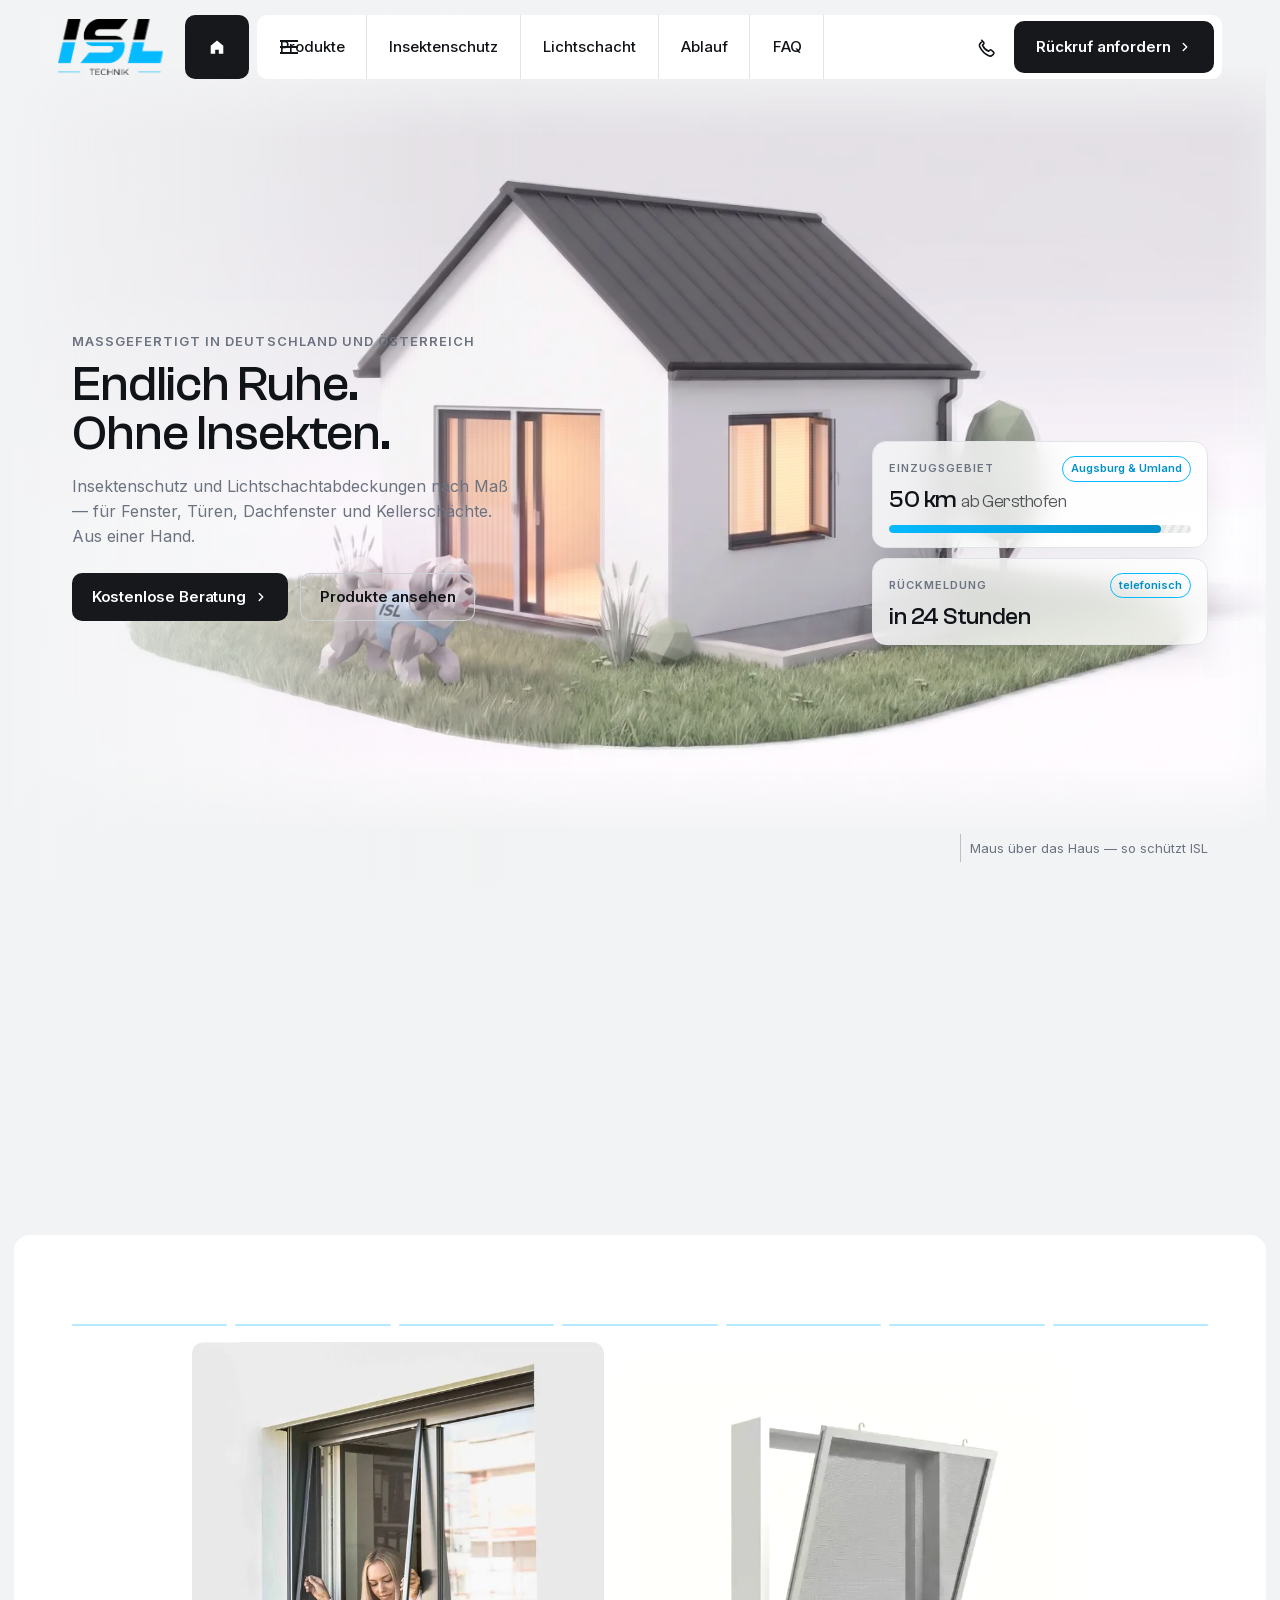
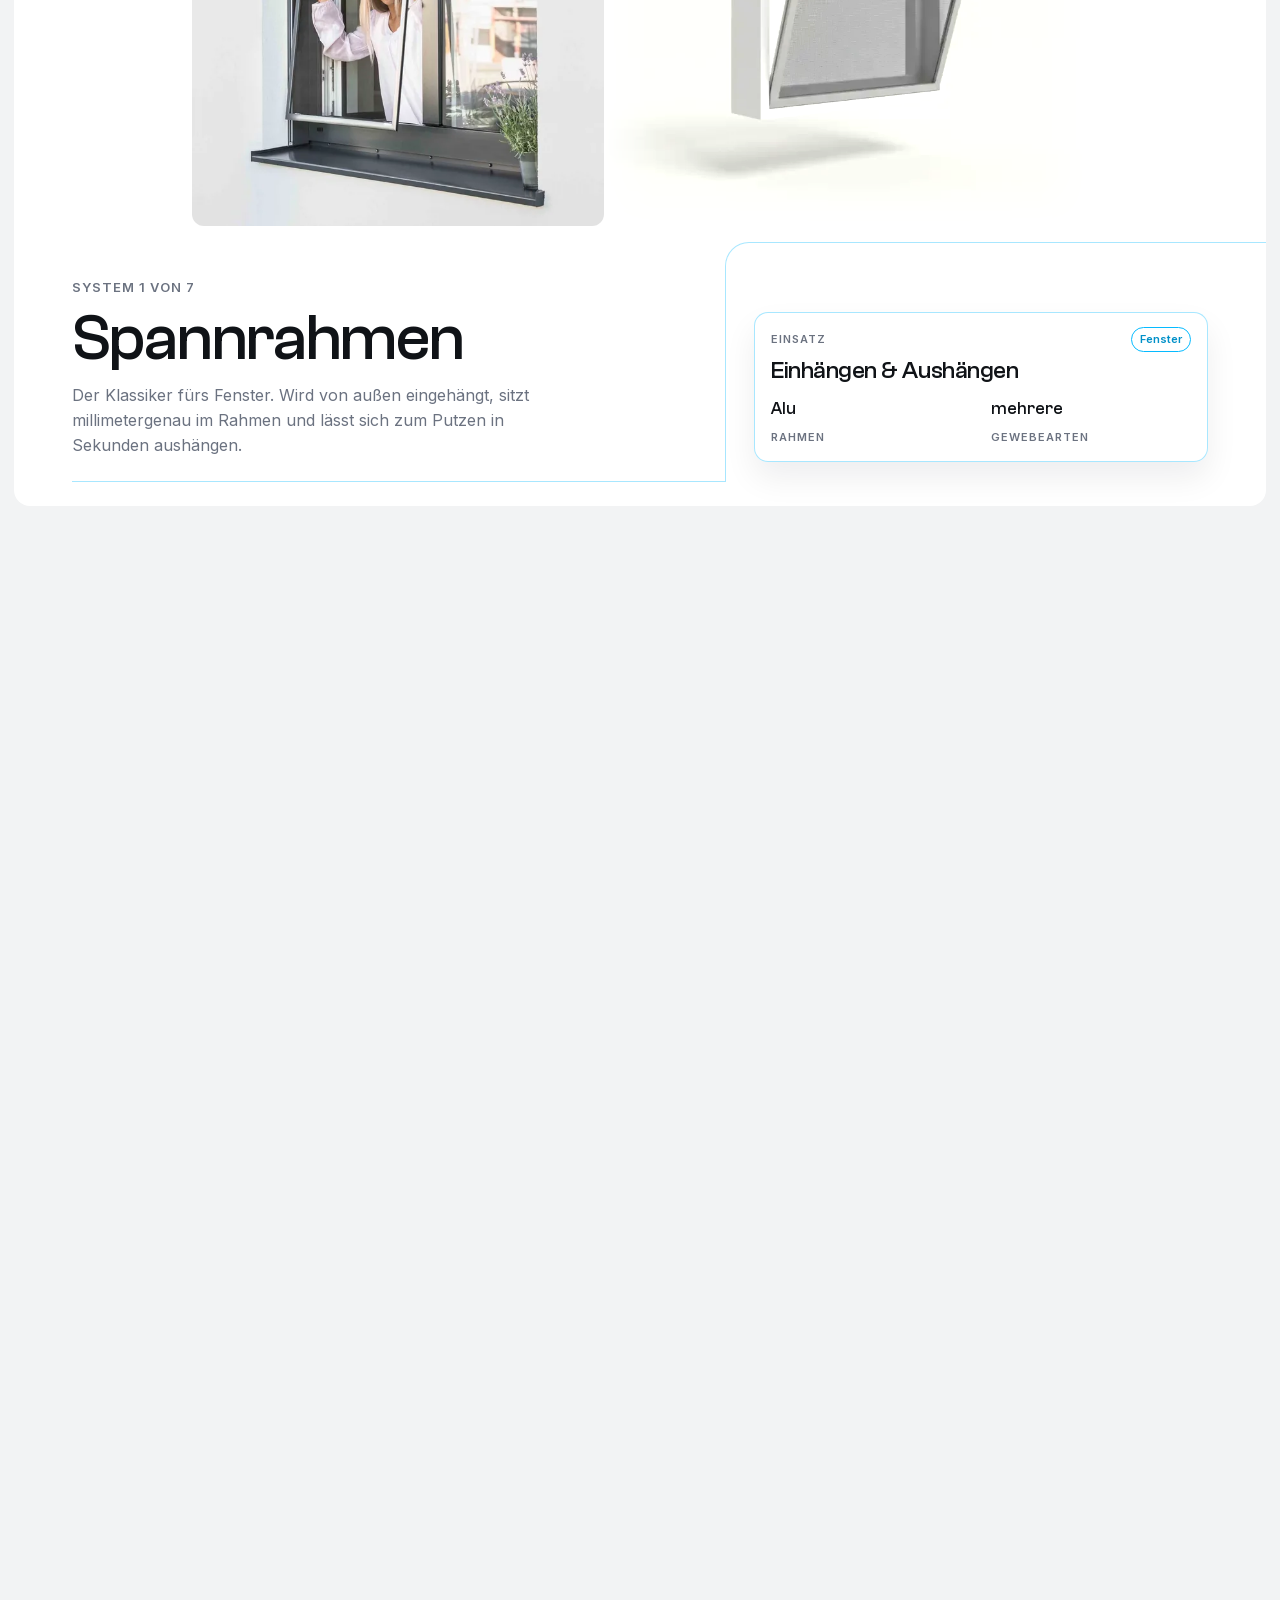
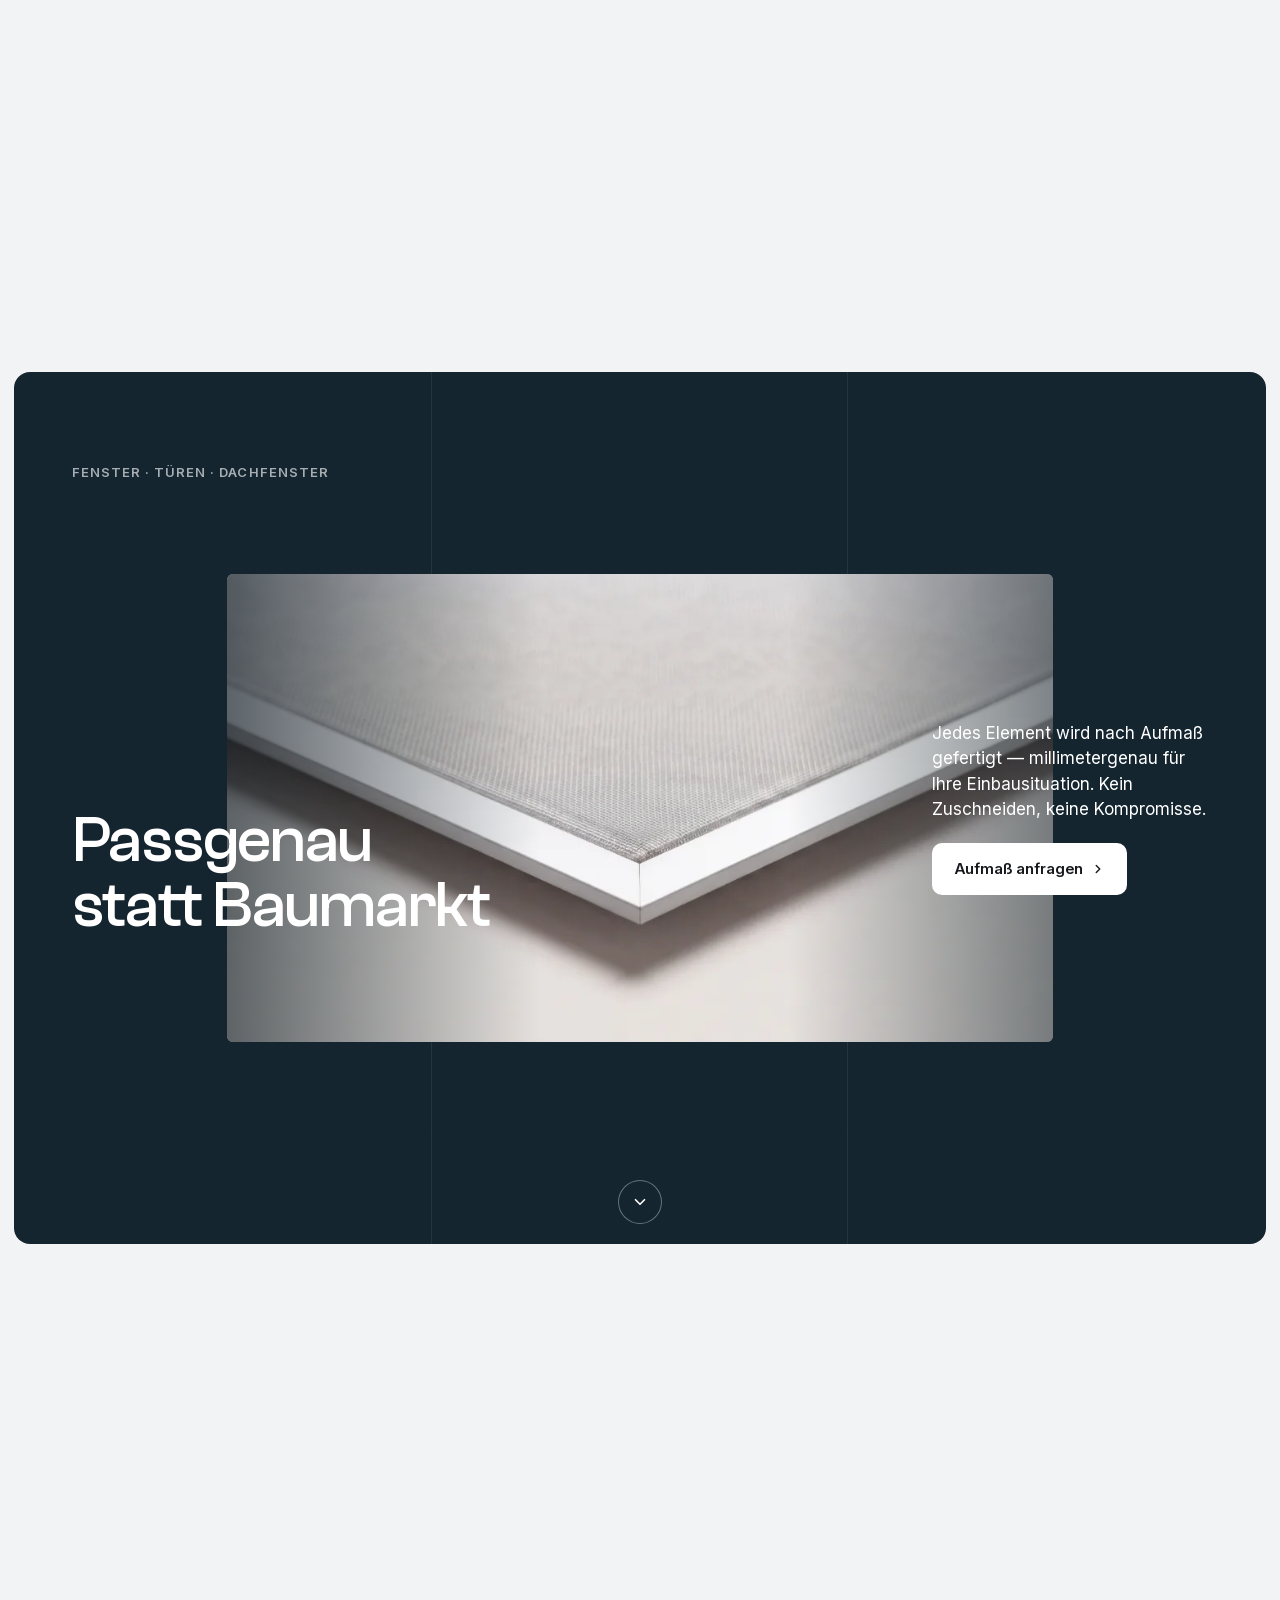
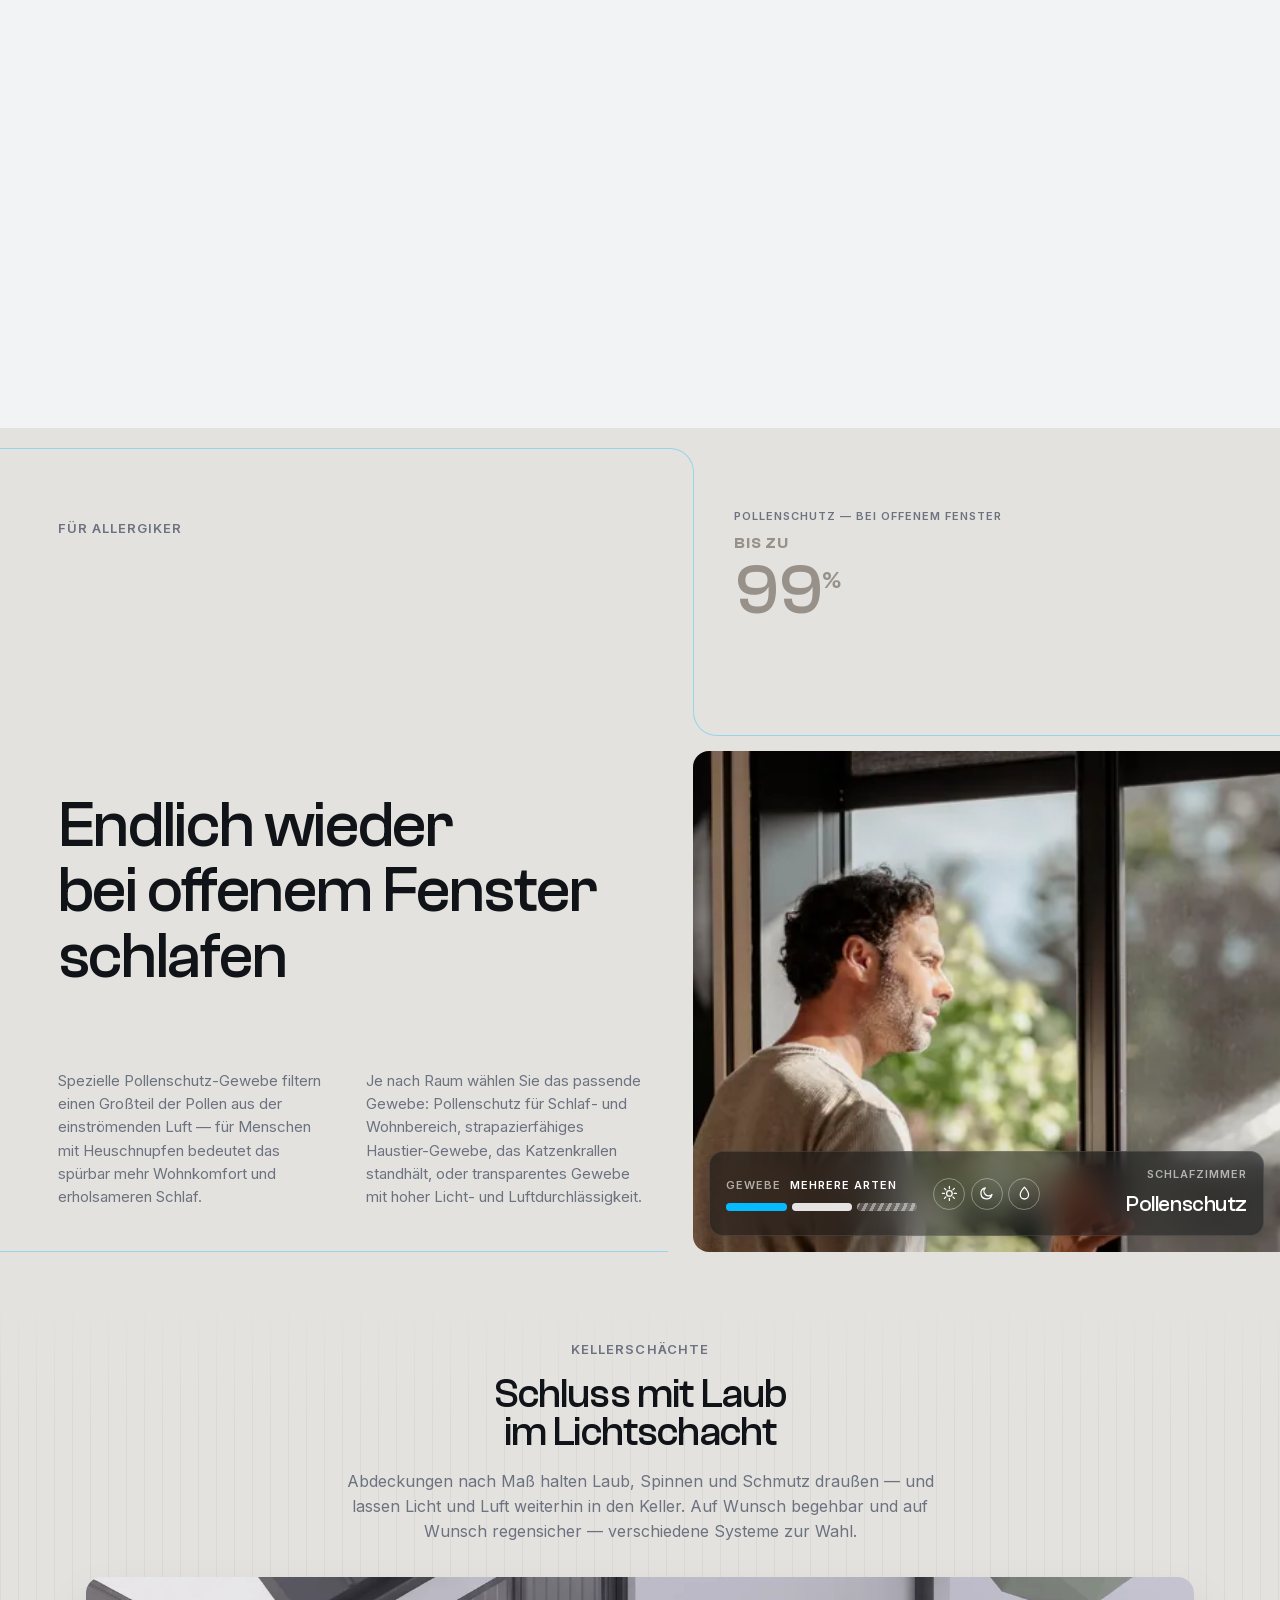
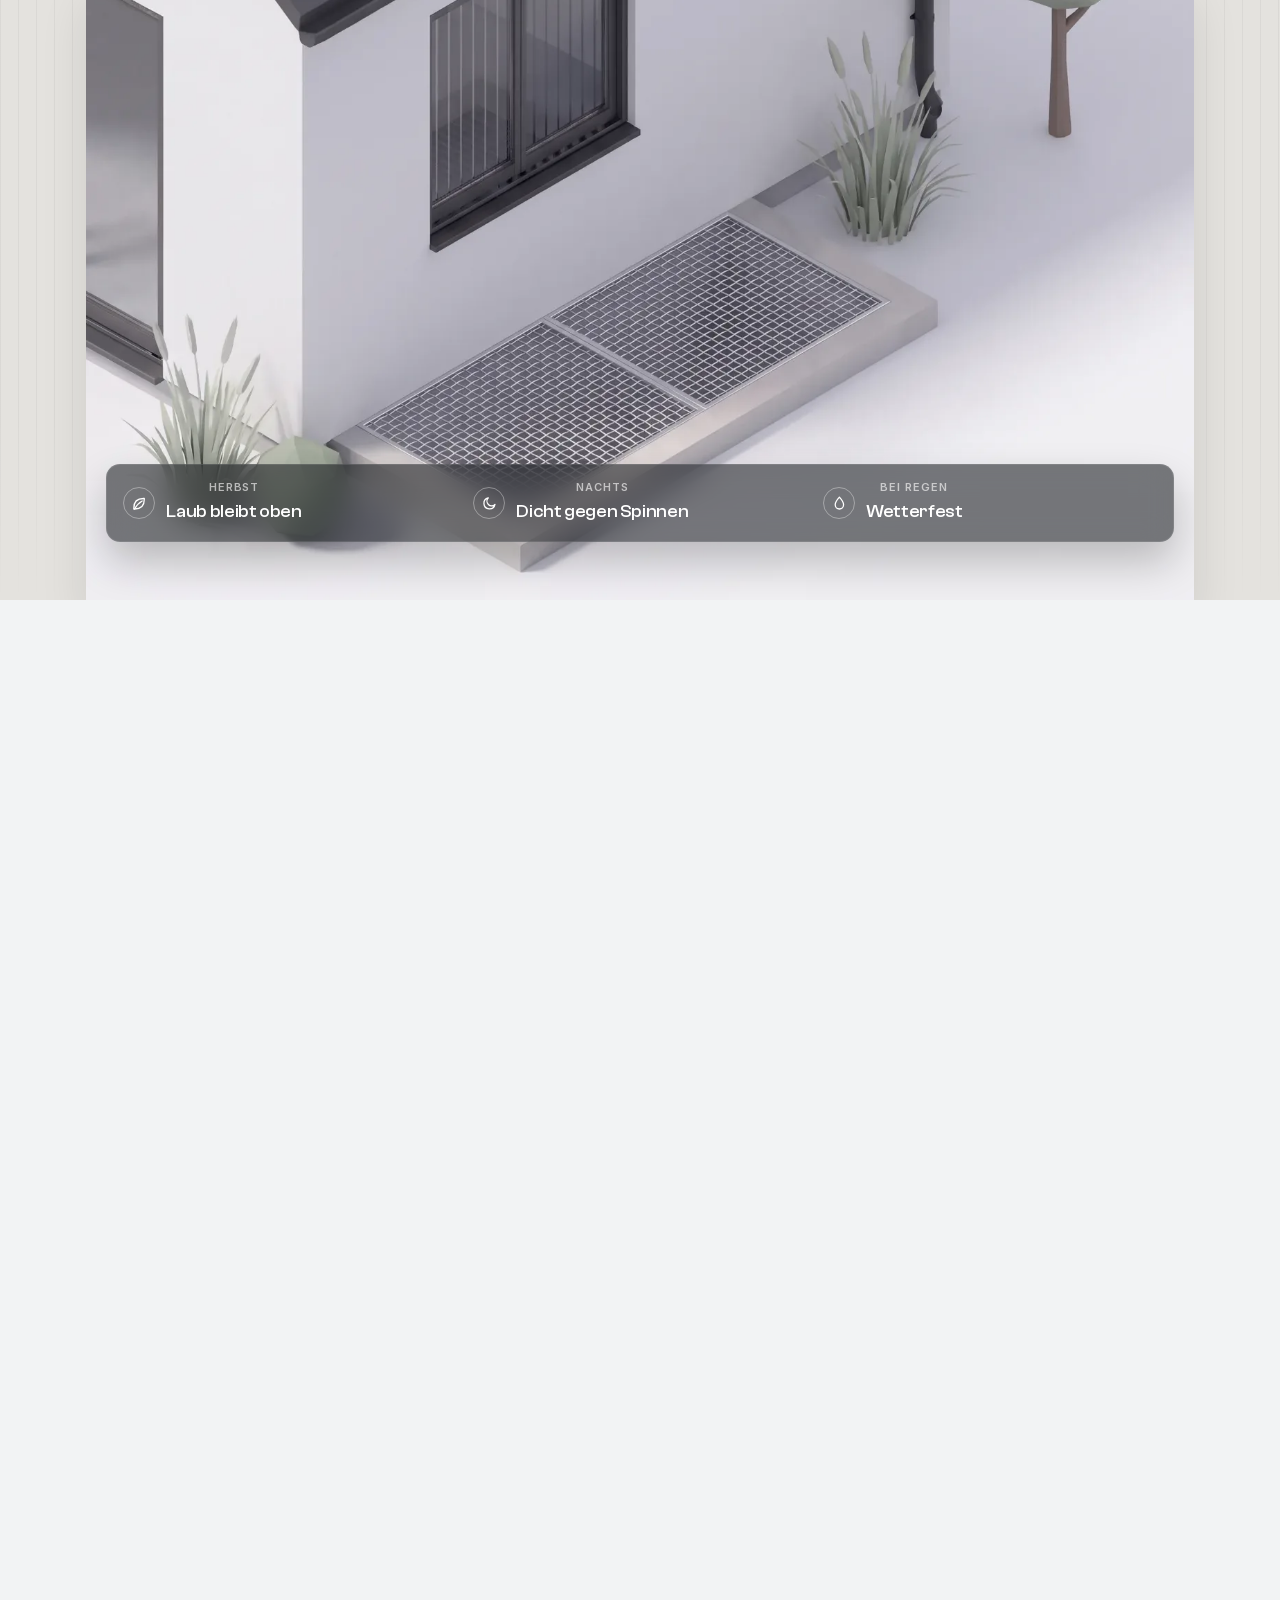
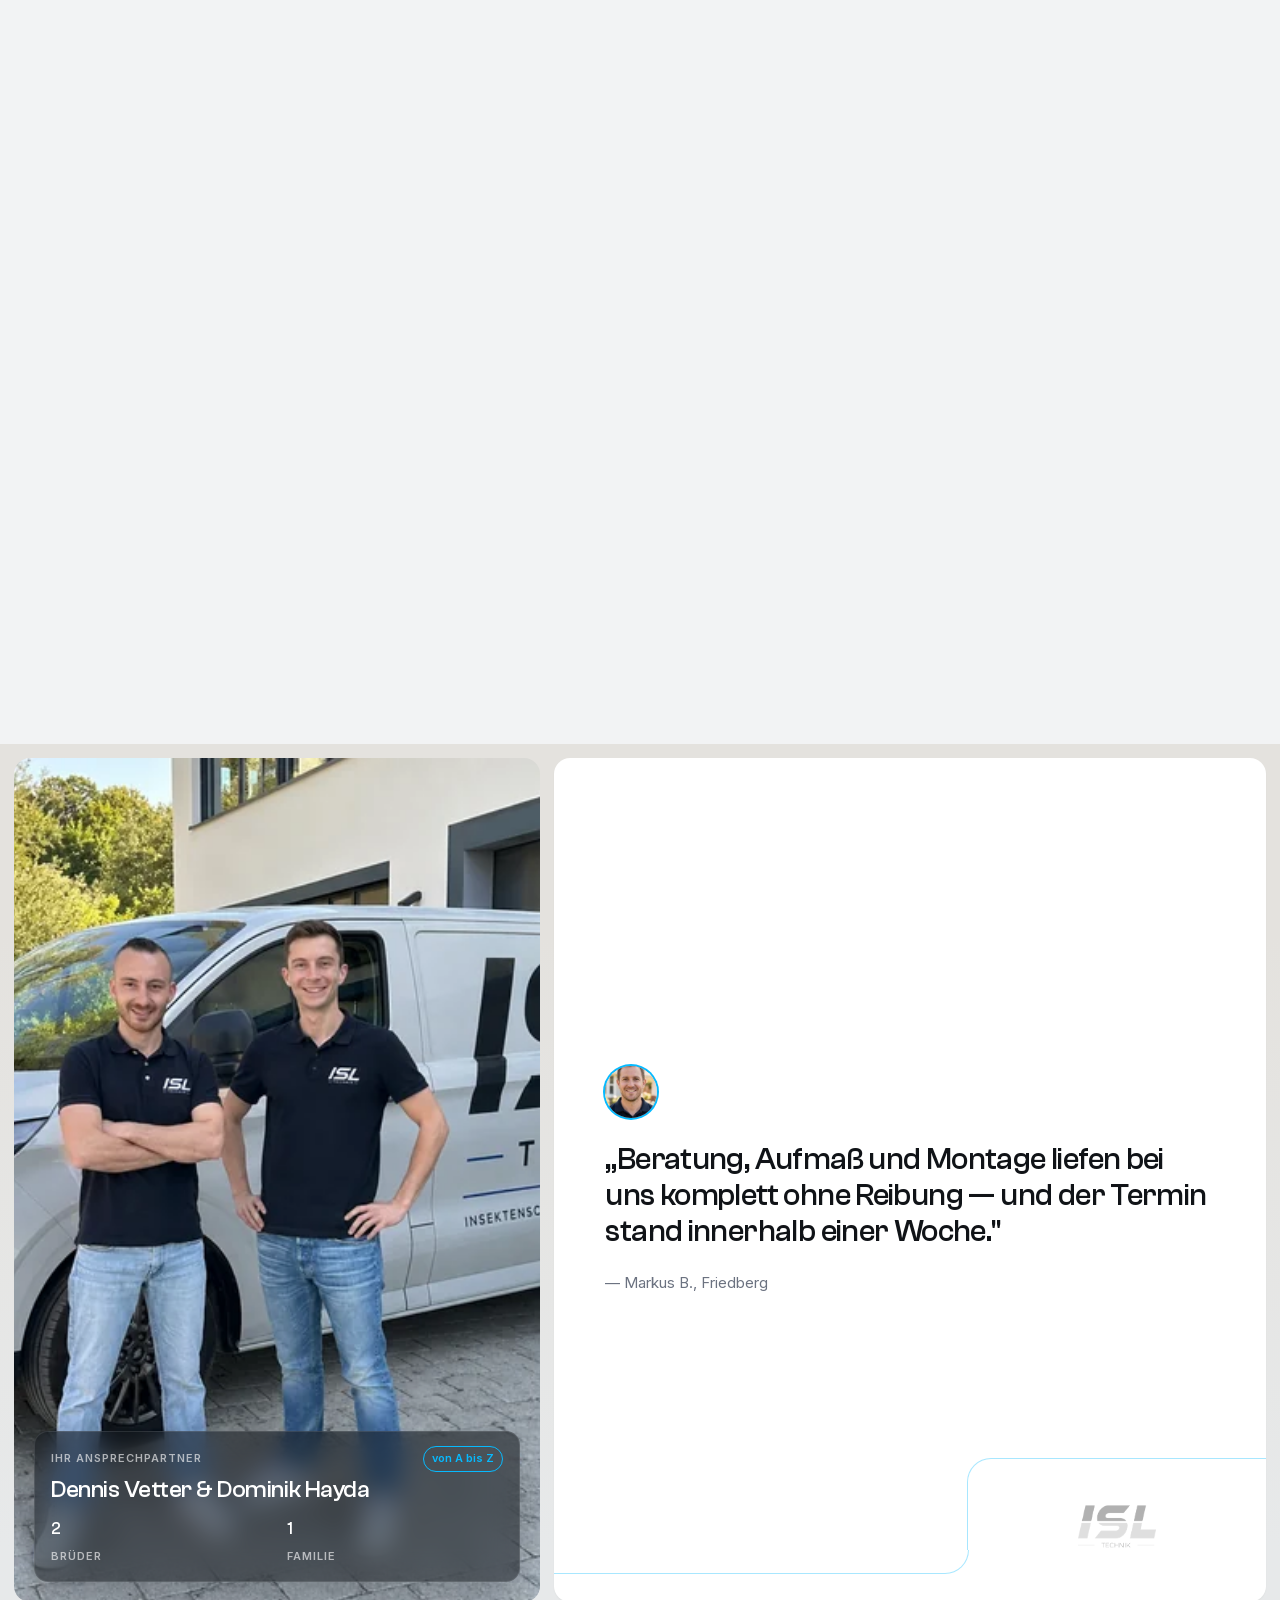
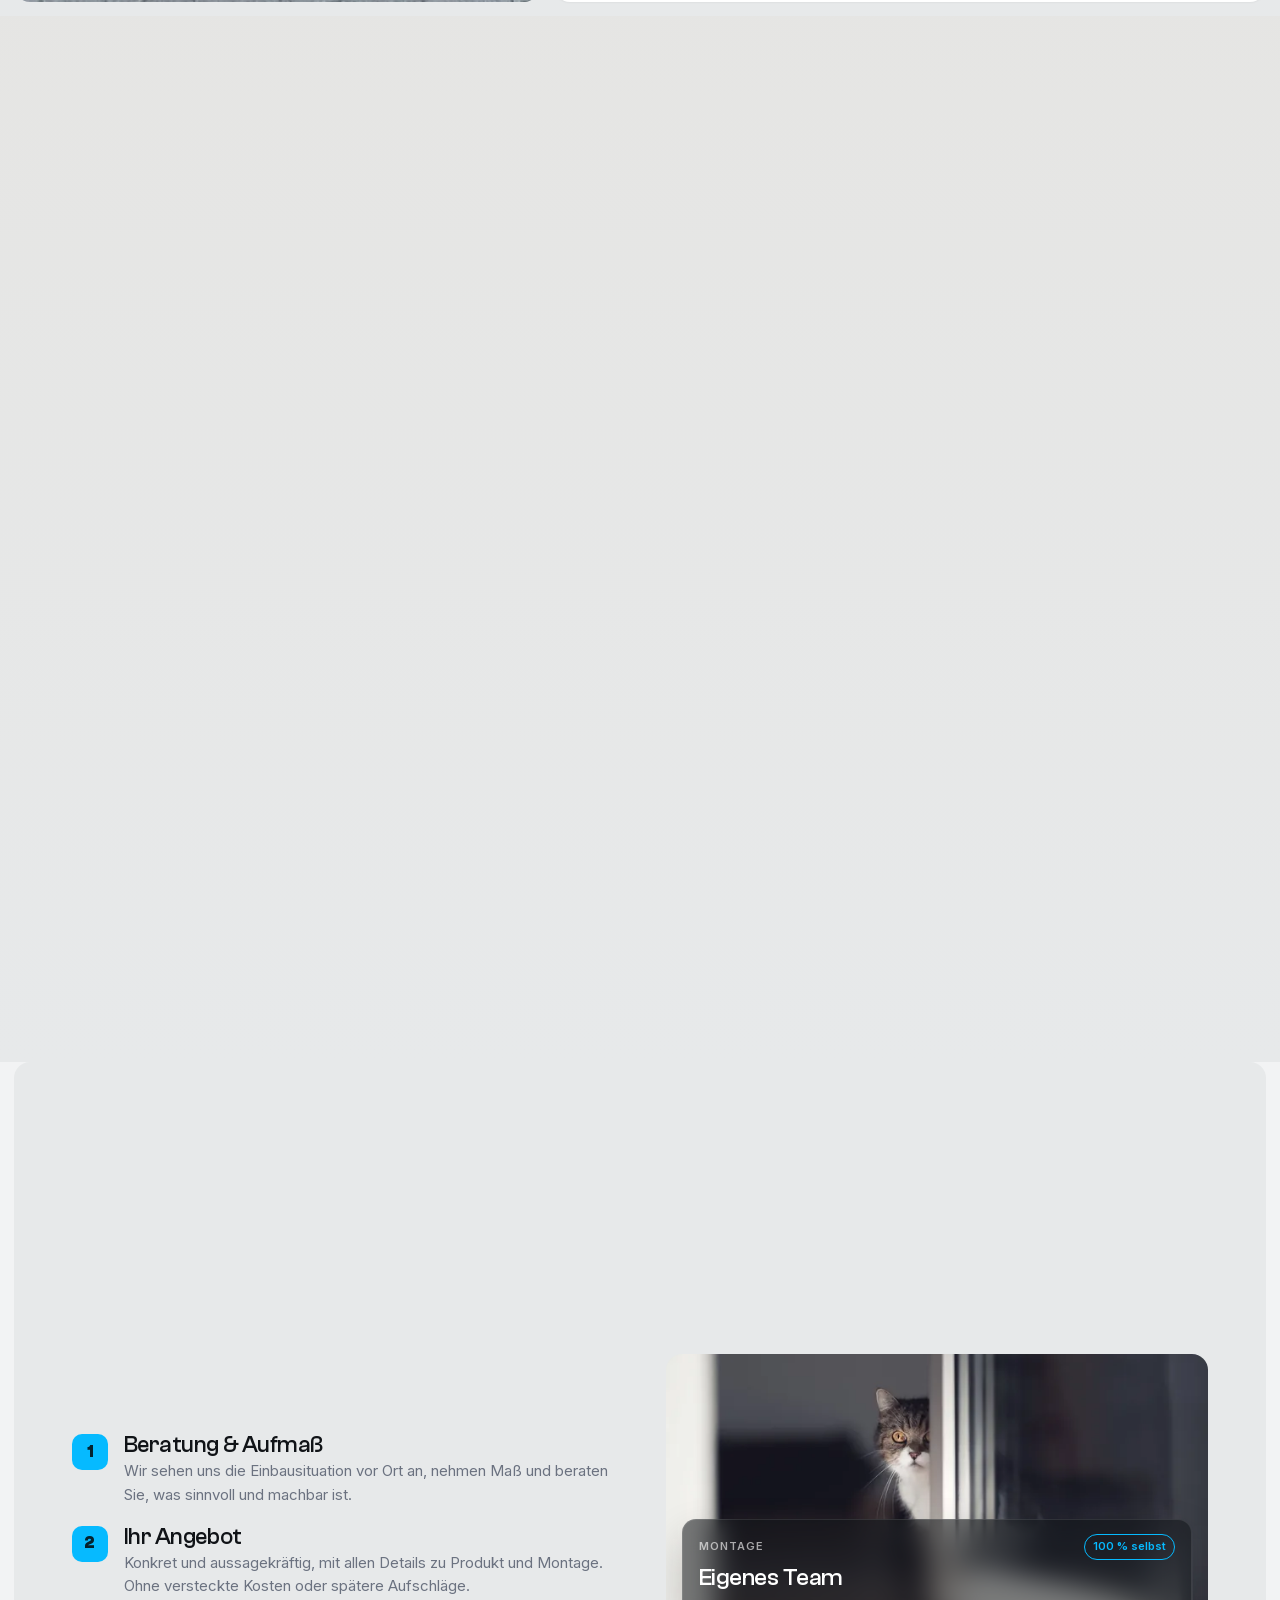
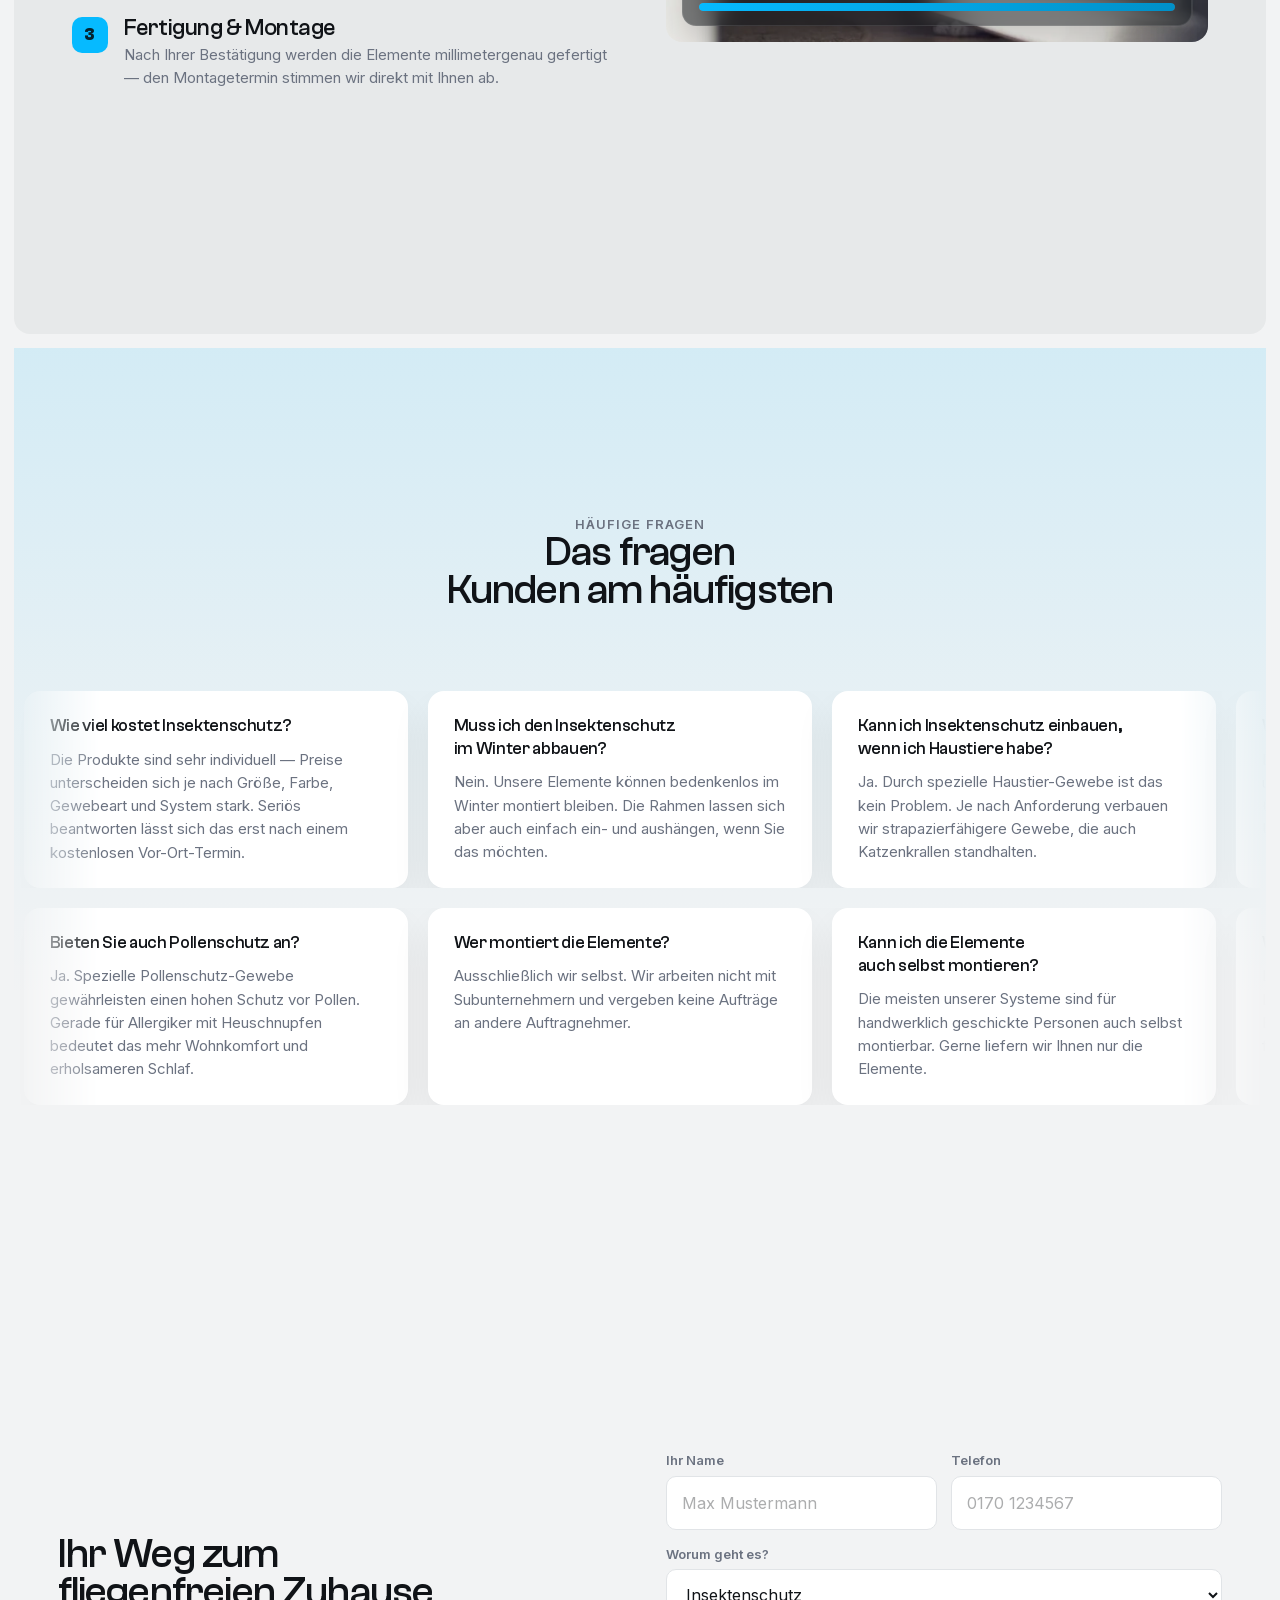
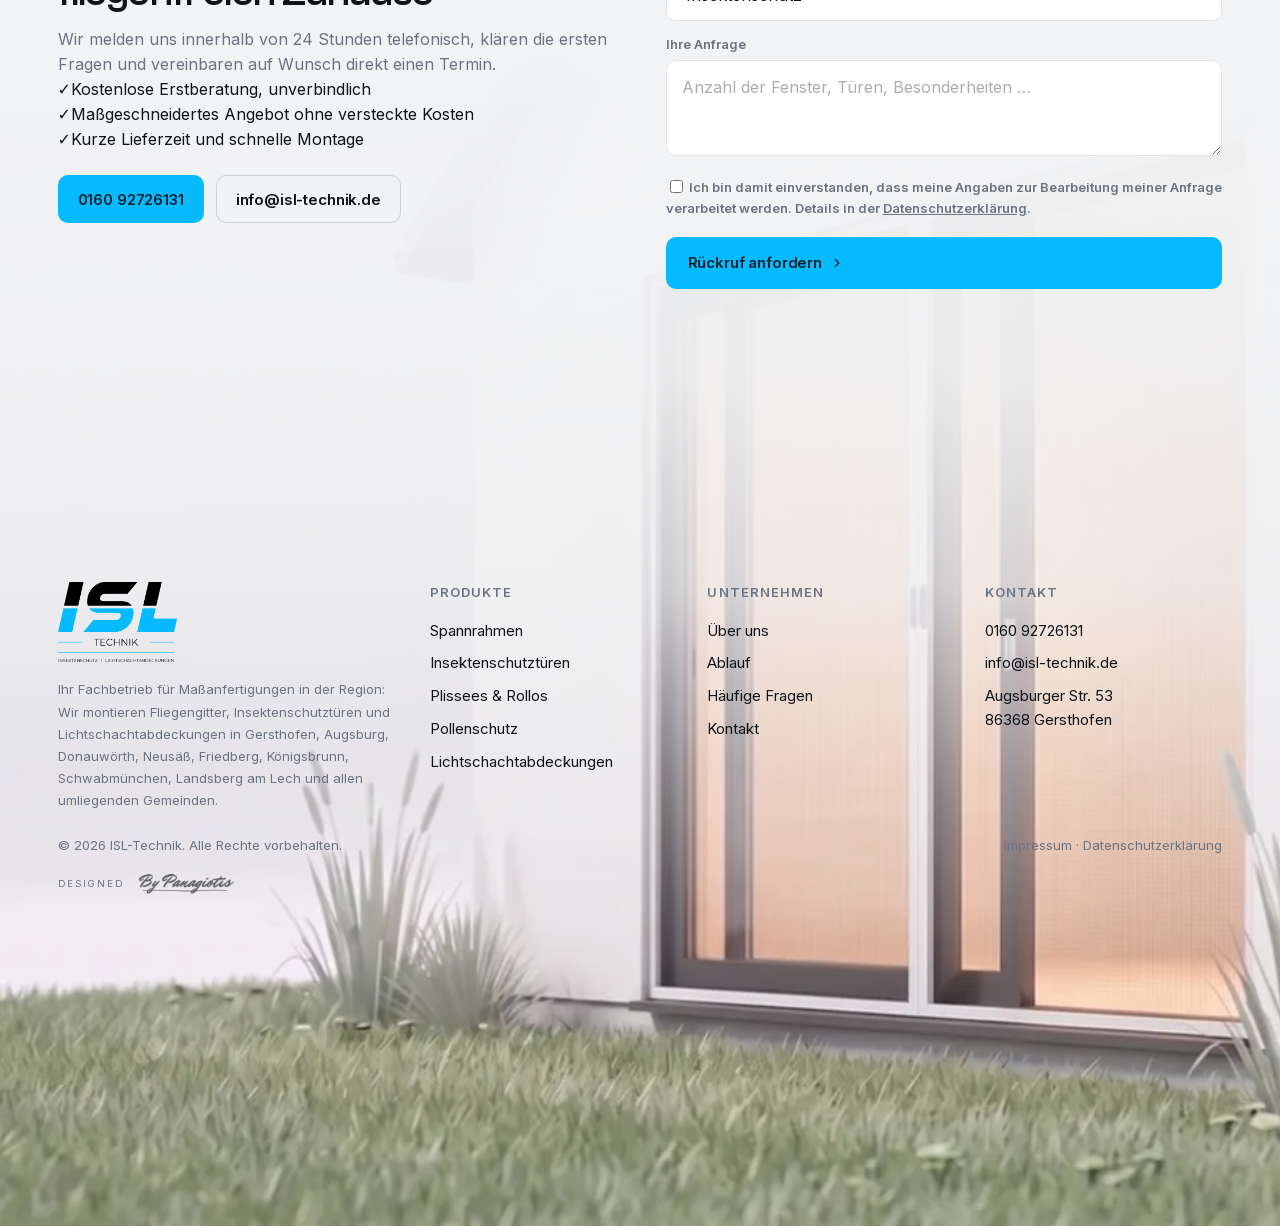
==== commit 8398278d: "Wetter-Bühne mobil: Regen sichtbar, Leiste kompakt; Kundenstimmen ohne Platzhalter-Badge; Impressum " ====
--- a/index.html
+++ b/index.html
@@ -470,12 +470,10 @@
 <div class="spacer" data-for="lichtschacht" style="--sc:2" aria-hidden="true"></div>
 </div>
 <!-- ══════════ 6 · KUNDENSTIMMEN ══════════
-     ⚠️ ACHTUNG — PLATZHALTER, NICHT LIVE STELLEN ⚠️
-     Diese drei Zitate sind Beispieltexte und KEINE echten Kundenstimmen.
-     Erfundene Bewertungen sind nach Anhang Nr. 23b UWG unzulässig und abmahnfähig.
-     Vor dem Livegang zwingend durch echte, freigegebene Stimmen ersetzen
-     und dabei data-platzhalter sowie .voice__flag entfernen.
-     Siehe TODO-VOR-LIVEGANG.md
+     Hinweis: Die drei Zitate, Namen/Orte und Avatar-Fotos sind noch Beispiel-
+     inhalte (Kennzeichnung auf Wunsch von Pana am 04.09.2026 entfernt).
+     Erfundene Bewertungen sind nach Anhang Nr. 23b UWG unzulässig — vor dem
+     Livegang durch echte, freigegebene Stimmen ersetzen. Siehe TODO-VOR-LIVEGANG.md
      ══════════════════════════════════════════════════════ -->
 <div class="pinwrap"><!-- begrenzt das Sticky: nach dem Spacer wird die Karte mit rausgeschoben -->
 <section class="card card--ground voices" id="stimmen" data-pin="voices" data-scroll="2.2">
@@ -498,23 +496,20 @@
       <div class="voices__brand" aria-hidden="true">
         <img src="img/logo.png" alt="" width="900" height="479" loading="lazy">
       </div>
-      <blockquote class="voice is-active" data-i="0" data-platzhalter="true">
+      <blockquote class="voice is-active" data-i="0">
         <div class="voice__avatar"><img src="img/produkte/avatar-1-128.webp" srcset="img/produkte/avatar-1-128.webp 1x, img/produkte/avatar-1-256.webp 2x" width="128" height="128" alt="" loading="lazy"></div>
         <p class="voice__text">„Beratung, Aufmaß und Montage liefen bei uns komplett ohne Reibung — und der Termin stand innerhalb einer Woche."</p>
         <p class="voice__who">— Markus B., Friedberg</p>
-        <p class="voice__flag">Beispieltext · echte Kundenstimme folgt</p>
       </blockquote>
-      <blockquote class="voice" data-i="1" data-platzhalter="true">
+      <blockquote class="voice" data-i="1">
         <div class="voice__avatar"><img src="img/produkte/avatar-2-128.webp" srcset="img/produkte/avatar-2-128.webp 1x, img/produkte/avatar-2-256.webp 2x" width="128" height="128" alt="" loading="lazy"></div>
         <p class="voice__text">„Wir haben zwei Katzen. Das verstärkte Gewebe hält seit zwei Sommern — genau wie versprochen."</p>
         <p class="voice__who">— Sabine K., Gersthofen</p>
-        <p class="voice__flag">Beispieltext · echte Kundenstimme folgt</p>
       </blockquote>
-      <blockquote class="voice" data-i="2" data-platzhalter="true">
+      <blockquote class="voice" data-i="2">
         <div class="voice__avatar"><img src="img/produkte/avatar-3-128.webp" srcset="img/produkte/avatar-3-128.webp 1x, img/produkte/avatar-3-256.webp 2x" width="128" height="128" alt="" loading="lazy"></div>
         <p class="voice__text">„Seit dem Pollenschutz am Schlafzimmerfenster schlafe ich im Frühjahr endlich wieder durch."</p>
         <p class="voice__who">— Julia M., Königsbrunn</p>
-        <p class="voice__flag">Beispieltext · echte Kundenstimme folgt</p>
       </blockquote>
     </div>
   </div>
--- a/css/style.css
+++ b/css/style.css
@@ -820,16 +820,17 @@
 /* Desktop zeigt als Ausgangsbild die saubere Abdeckung (Startframe des
    Laub-Clips); das Laub-Standbild ist der statische Ersatz fuer mobil. */
 .wx__still--laub{display:none}
-.wx__phase--nacht{opacity:clamp(0,(var(--p,0) - .36)/.1,1)}
-.wx__phase--regen{opacity:clamp(0,(var(--p,0) - .66)/.1,1)}
+.wx{--wx-a:.36;--wx-b:.66}   /* Umschaltpunkte Laub→Nacht→Regen (mobil verschoben, main.js liest sie mit) */
+.wx__phase--nacht{opacity:clamp(0,(var(--p,0) - var(--wx-a))/.1,1)}
+.wx__phase--regen{opacity:clamp(0,(var(--p,0) - var(--wx-b))/.1,1)}
 /* Statusleiste: welcher Schutz gerade zu sehen ist */
 .wx__bar{position:absolute;left:1rem;right:1rem;bottom:1rem;z-index:5;
   display:flex;align-items:center;gap:1rem}
 .wx__item{flex:1;display:flex;align-items:center;gap:.7rem;min-width:0;
   opacity:calc(.35 + .65 * var(--on,0));transition:opacity .2s linear}
-.wx__item[data-i="0"]{--on:calc(1 - clamp(0,(var(--p,0) - .36)/.1,1))}
-.wx__item[data-i="1"]{--on:calc(clamp(0,(var(--p,0) - .36)/.1,1) - clamp(0,(var(--p,0) - .66)/.1,1))}
-.wx__item[data-i="2"]{--on:clamp(0,(var(--p,0) - .66)/.1,1)}
+.wx__item[data-i="0"]{--on:calc(1 - clamp(0,(var(--p,0) - var(--wx-a))/.1,1))}
+.wx__item[data-i="1"]{--on:calc(clamp(0,(var(--p,0) - var(--wx-a))/.1,1) - clamp(0,(var(--p,0) - var(--wx-b))/.1,1))}
+.wx__item[data-i="2"]{--on:clamp(0,(var(--p,0) - var(--wx-b))/.1,1)}
 .wx__item .glass__ico{flex:0 0 auto}
 .wx__txt{min-width:0}
 .wx__big{font-family:"Clash Grotesk",sans-serif;font-size:1.15rem;font-weight:500;
@@ -927,11 +928,6 @@
 .voice__text{font-family:"Clash Grotesk",sans-serif;font-weight:500;letter-spacing:-.02em;
   font-size:clamp(1.375rem,2.4vw,2.125rem);line-height:1.18}
 .voice__who{margin-top:1.25rem;color:var(--text-secondary);font-size:var(--fs-small)}
-/* Platzhalter sichtbar kennzeichnen — muss vor Livegang raus */
-.voice[data-platzhalter] .voice__text{color:#9AA3AB}
-.voice__flag{display:inline-block;margin-top:1rem;font-size:.6875rem;font-weight:600;
-  letter-spacing:.08em;text-transform:uppercase;color:#B45309;
-  background:#FEF3C7;border:1px solid #FCD34D;border-radius:999px;padding:.2rem .6rem}
 @media (max-width:60rem){
   .voices__pin{grid-template-columns:1fr;height:auto}
   .voices__media{aspect-ratio:4/3}
@@ -1114,7 +1110,8 @@
 @media (max-width:36rem){.form__row{grid-template-columns:1fr}}
 
 /* Rechtstext-Seiten */
-.legal{max-width:48rem;margin:0 auto;padding:clamp(2rem,6vw,5rem) var(--pad-x)}
+.legal{max-width:48rem;margin:0 auto;padding:clamp(2rem,6vw,5rem) var(--pad-x);
+  padding-top:calc(5rem + clamp(1.5rem,4vw,3rem))}   /* unter der fixierten Nav (5rem) beginnen */
 .legal h1{font-size:var(--fs-h2);margin-bottom:2rem}
 .legal h2{font-size:var(--fs-h3);margin:2.5rem 0 .75rem}
 .legal p,.legal li{color:var(--text-secondary);margin-bottom:.75rem}
@@ -1289,6 +1286,7 @@
   .form{margin-top:1.75rem}
   .btn{width:100%;justify-content:space-between}
   .nav__cta,.faq a,.legal a{width:auto}
+  .legal{padding-top:calc(3.5rem + 2rem)}   /* mobile Nav ist 3.5rem hoch */
   .hero__cta .btn,.cta__copy .btn{width:100%}
 
   /* ---- Footer: liegt fest und wird von der letzten Karte freigelegt ----
@@ -1589,8 +1587,11 @@
 
 /* Wetter-Buehne mobil gepinnt: drei Zustaende als Clips wie am Desktop */
 @media (max-width:63.99rem) and (min-height:40rem){
-  #lichtschacht{position:sticky;top:0;height:100svh !important;z-index:1}
-  .spacer[data-for="lichtschacht"]{display:block;height:140svh}
+  /* Scrollweg 170svh statt 140: der Regen bekommt so ~50svh, bevor die
+     Kundenstimmen von unten drueberschieben (vorher ~25svh — die Phase
+     war kaum zu sehen). Schwellen frueher, damit alle drei gleich lang laufen. */
+  #lichtschacht{position:sticky;top:0;height:100svh !important;z-index:1;--wx-a:.30;--wx-b:.58}
+  .spacer[data-for="lichtschacht"]{display:block;height:170svh}
   #lichtschacht .pin{height:100% !important;display:flex;flex-direction:column;
     justify-content:flex-start;gap:.75rem;padding:4.25rem var(--pad-x) 1.25rem}
   #lichtschacht .lead{margin-bottom:.25rem}
@@ -1601,9 +1602,16 @@
   #lichtschacht .wx__phase--nacht,#lichtschacht .wx__phase--regen{display:block}
   #lichtschacht .wx__still--clean{display:block}
   #lichtschacht .wx__phase .wx__still--laub{display:none}
-  #lichtschacht .wx__bar{position:static;margin-top:.5rem;flex-direction:column;
-    align-items:stretch;gap:.5rem;padding:.75rem 1rem}
-  #lichtschacht .wx__item{flex:none;opacity:calc(.35 + .65 * var(--on,0))}
+  /* Statusleiste kompakt: drei Spalten nebeneinander (Icon, Etikett, Text)
+     statt drei Zeilen — die hohe Leiste ragte auf kurzen Safari-Viewports
+     (640–710px) unter den Bildschirmrand, "Bei Regen" war abgeschnitten. */
+  #lichtschacht .wx__bar{position:static;margin-top:.5rem;display:grid;
+    grid-template-columns:repeat(3,minmax(0,1fr));align-items:start;gap:.5rem;padding:.6rem .7rem}
+  #lichtschacht .wx__item{flex:none;display:flex;flex-direction:column;align-items:flex-start;
+    gap:.3rem;opacity:calc(.35 + .65 * var(--on,0))}
+  #lichtschacht .wx__item .glass__ico{width:1.75rem;height:1.75rem}
+  #lichtschacht .wx__txt .glass__label{font-size:.625rem}
+  #lichtschacht .wx__big{font-size:.85rem;line-height:1.2;margin-top:.1rem;white-space:normal;overflow:visible}
   #lichtschacht .facts{display:none}
 }
 
@@ -1627,7 +1635,7 @@
   #lichtschacht .wx__phase{border-radius:var(--radius);overflow:hidden;
     box-shadow:0 1rem 2rem rgba(16,19,23,.10)}
   #lichtschacht .wx__phase[data-i="0"]{background:#F4F5F6}
-  #lichtschacht .wx__bar{position:absolute;top:100%;left:0;right:0;bottom:auto;margin-top:.75rem}
+  #lichtschacht .wx__bar{position:absolute;top:100%;left:0;right:0;bottom:auto;margin-top:.6rem}
 }
 @media (max-width:63.99rem){
   /* Etikett ueber die Lupe — unten laege es hinter den Kacheln */
@@ -1640,8 +1648,8 @@
    damit Text, Rahmen und Statusleiste in die gepinnte Karte passen */
 @media (max-width:63.99rem) and (min-height:40rem){
   #lichtschacht .pin{padding-top:3.75rem}
-  #lichtschacht .wx__stage{width:min(100%,calc((100svh - 30.5rem) * 16 / 9));margin-inline:auto}
-  #lichtschacht .wx__bar{padding:.6rem .9rem;gap:.35rem}
+  /* Budget: 3.75rem Kopf + Eyebrow/Headline/Lead (~18rem) + Leiste (~6rem) + Rand */
+  #lichtschacht .wx__stage{width:min(100%,calc((100svh - 26.5rem) * 16 / 9));margin-inline:auto}
 }
 
 /* ==========================================================================
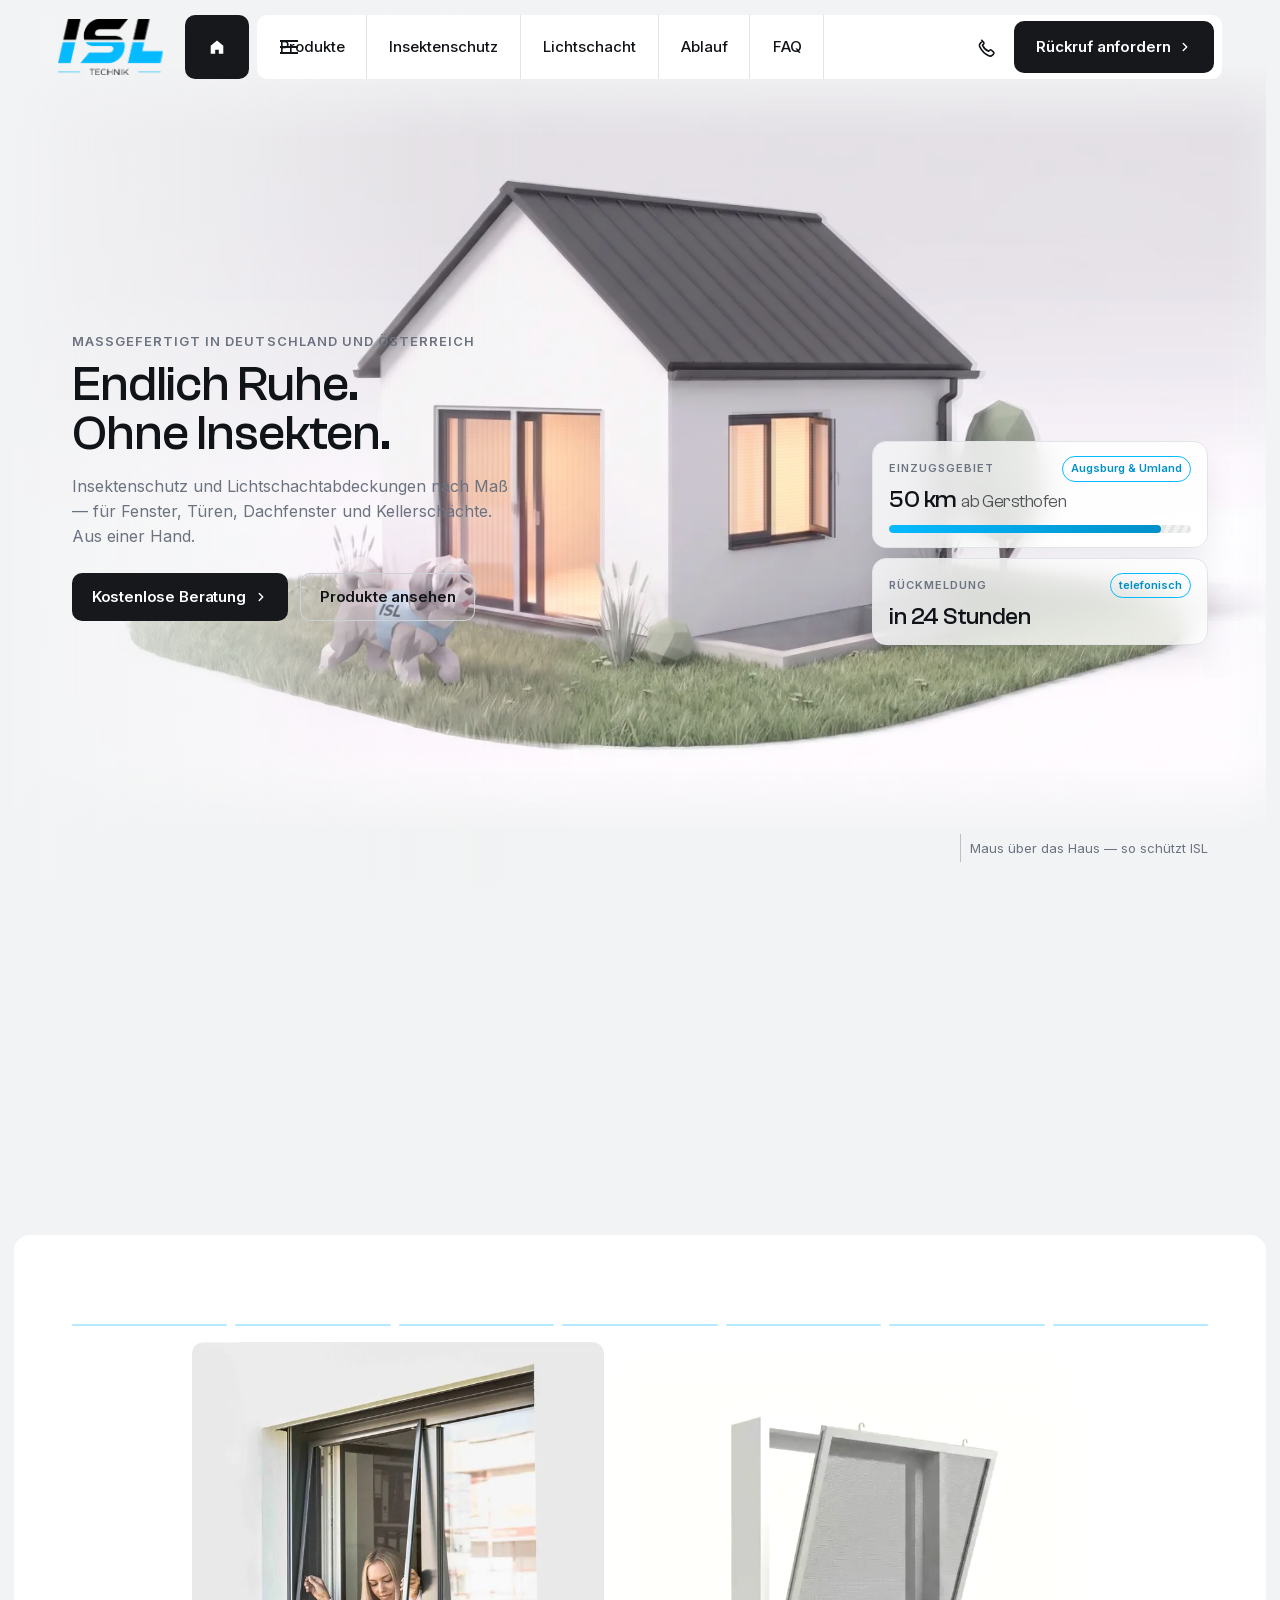
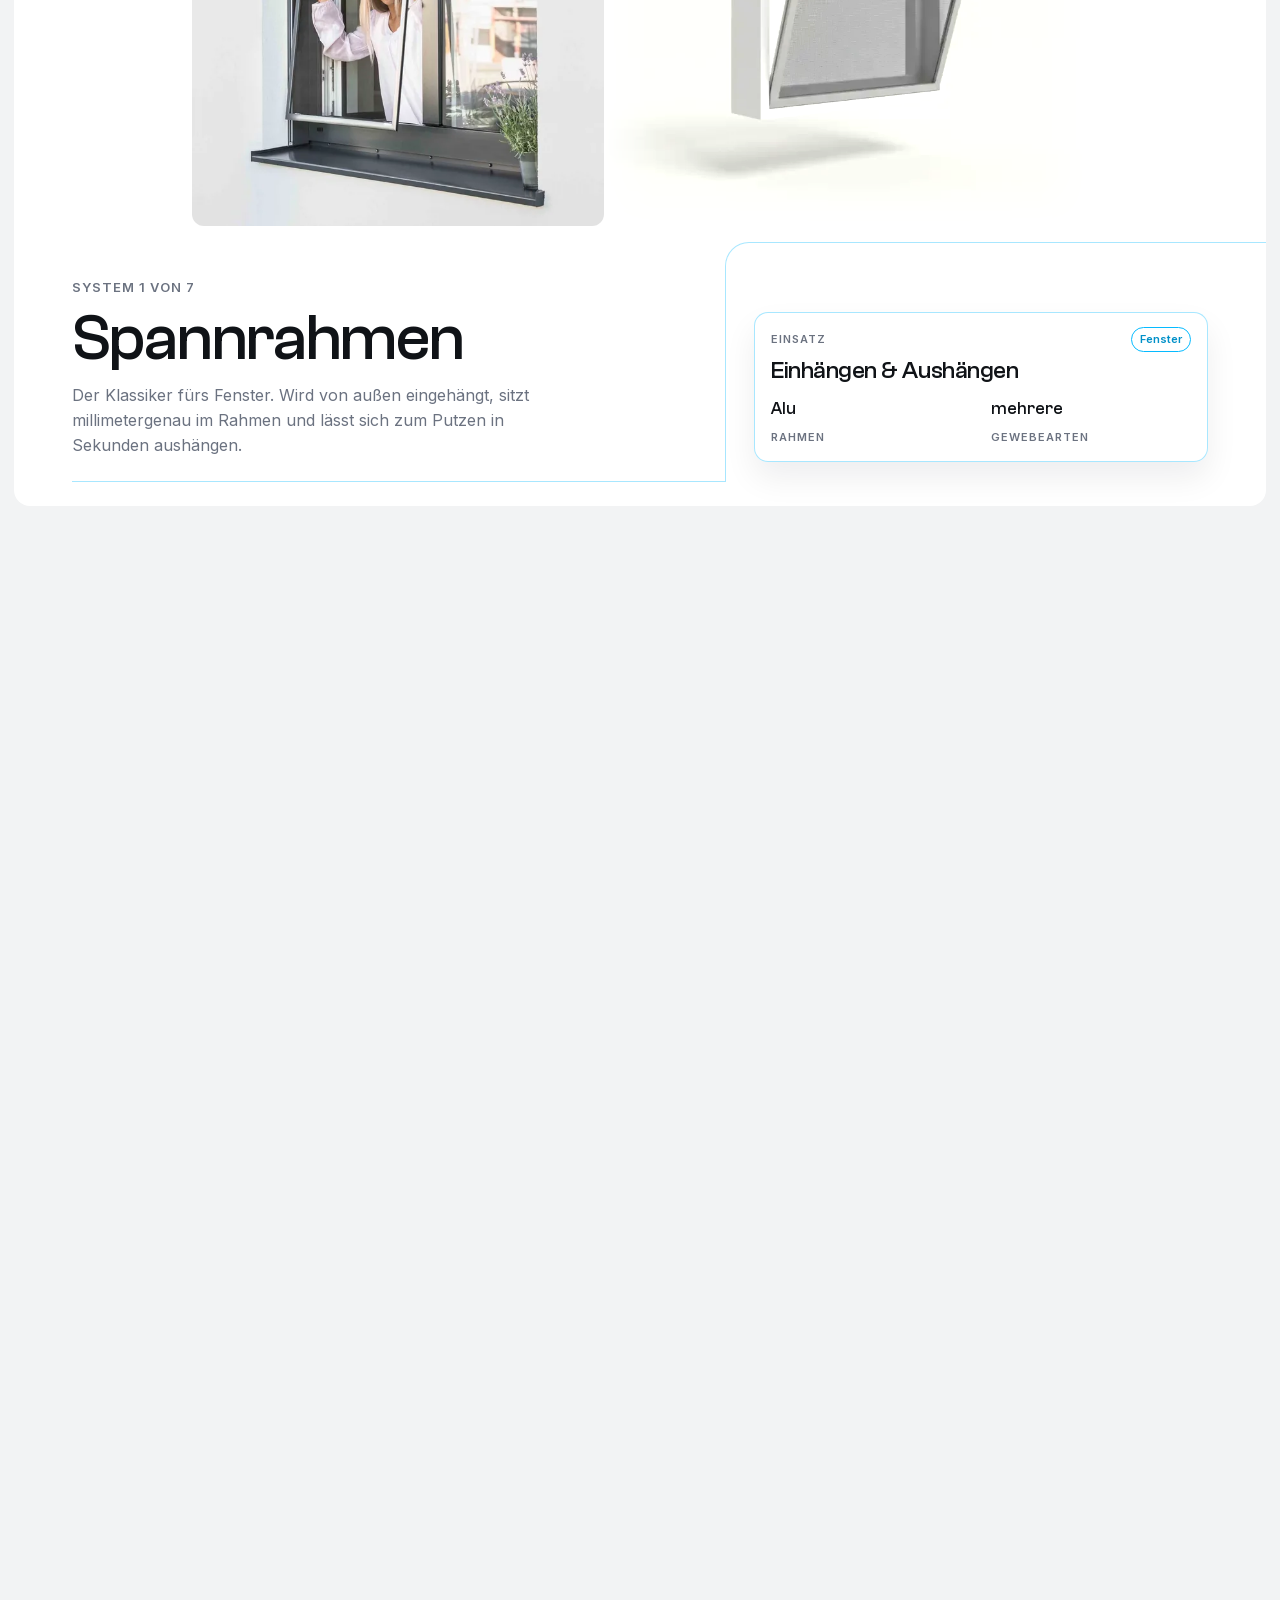
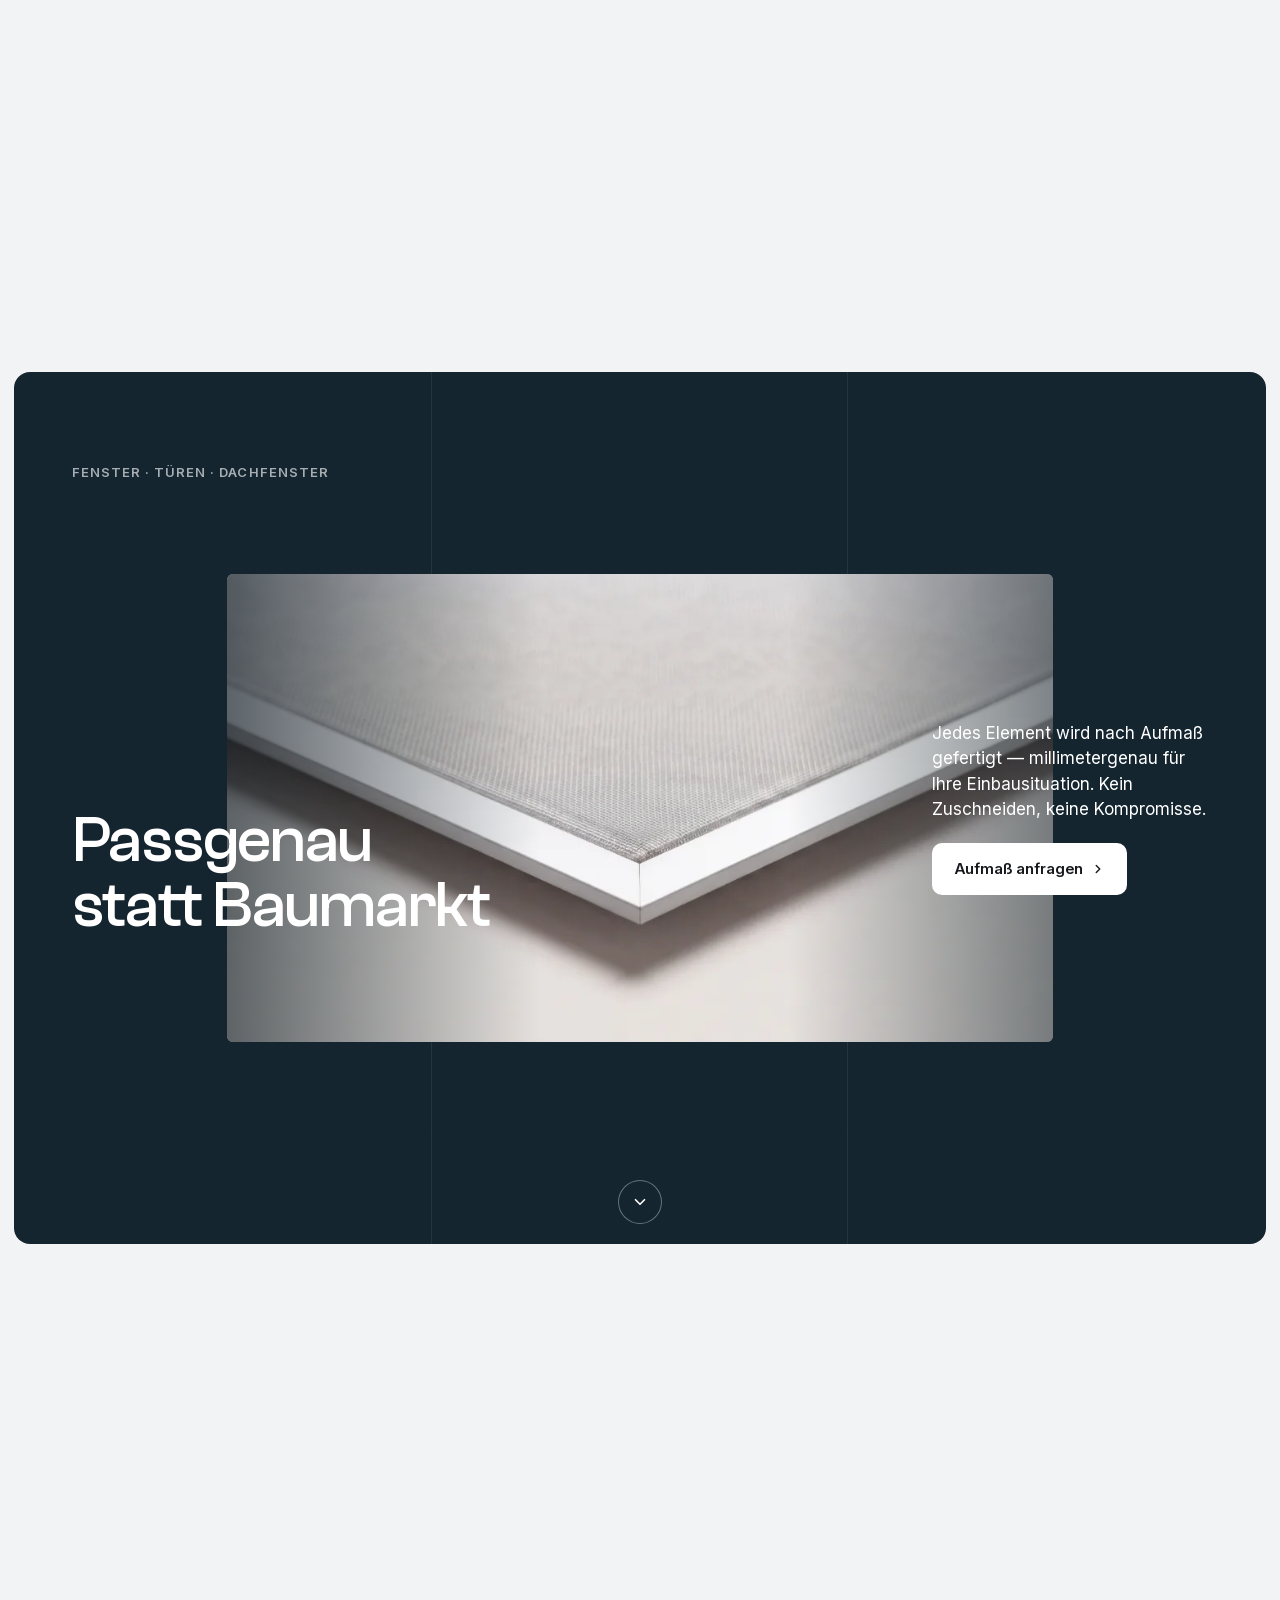
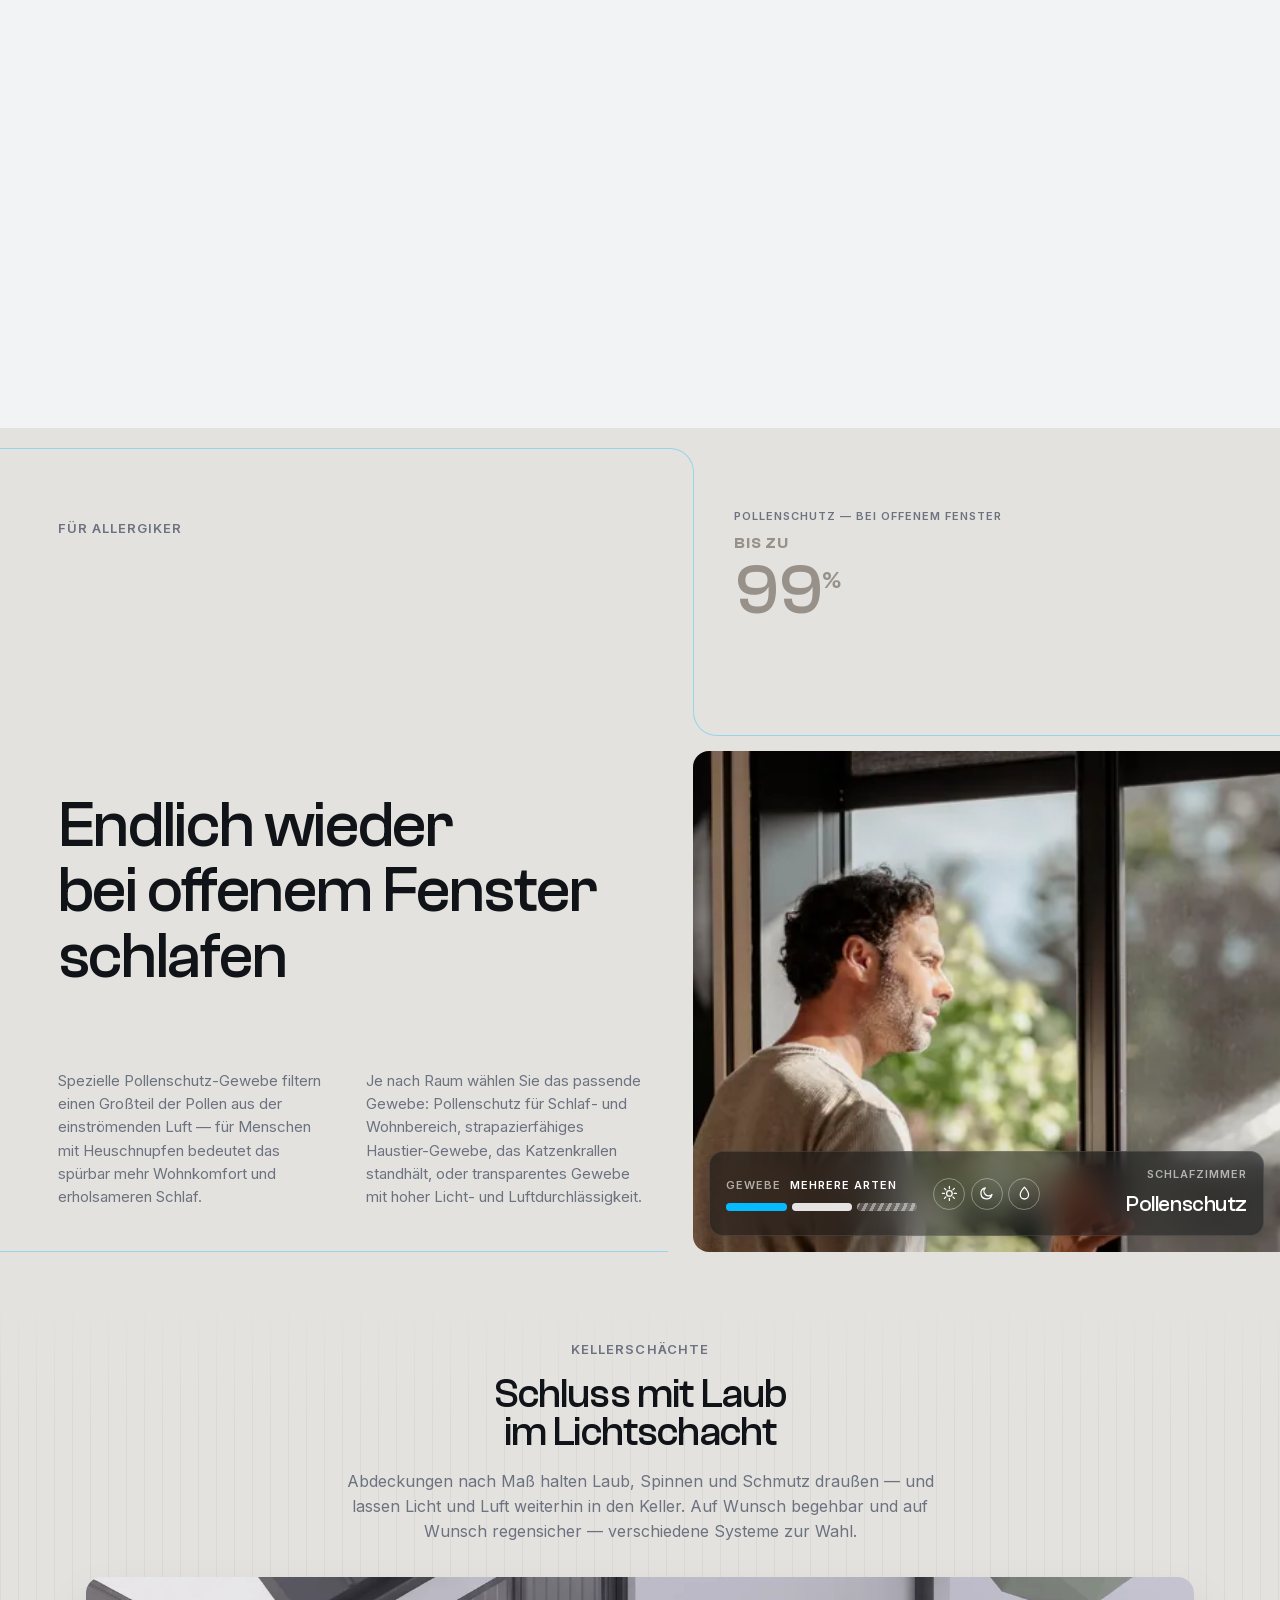
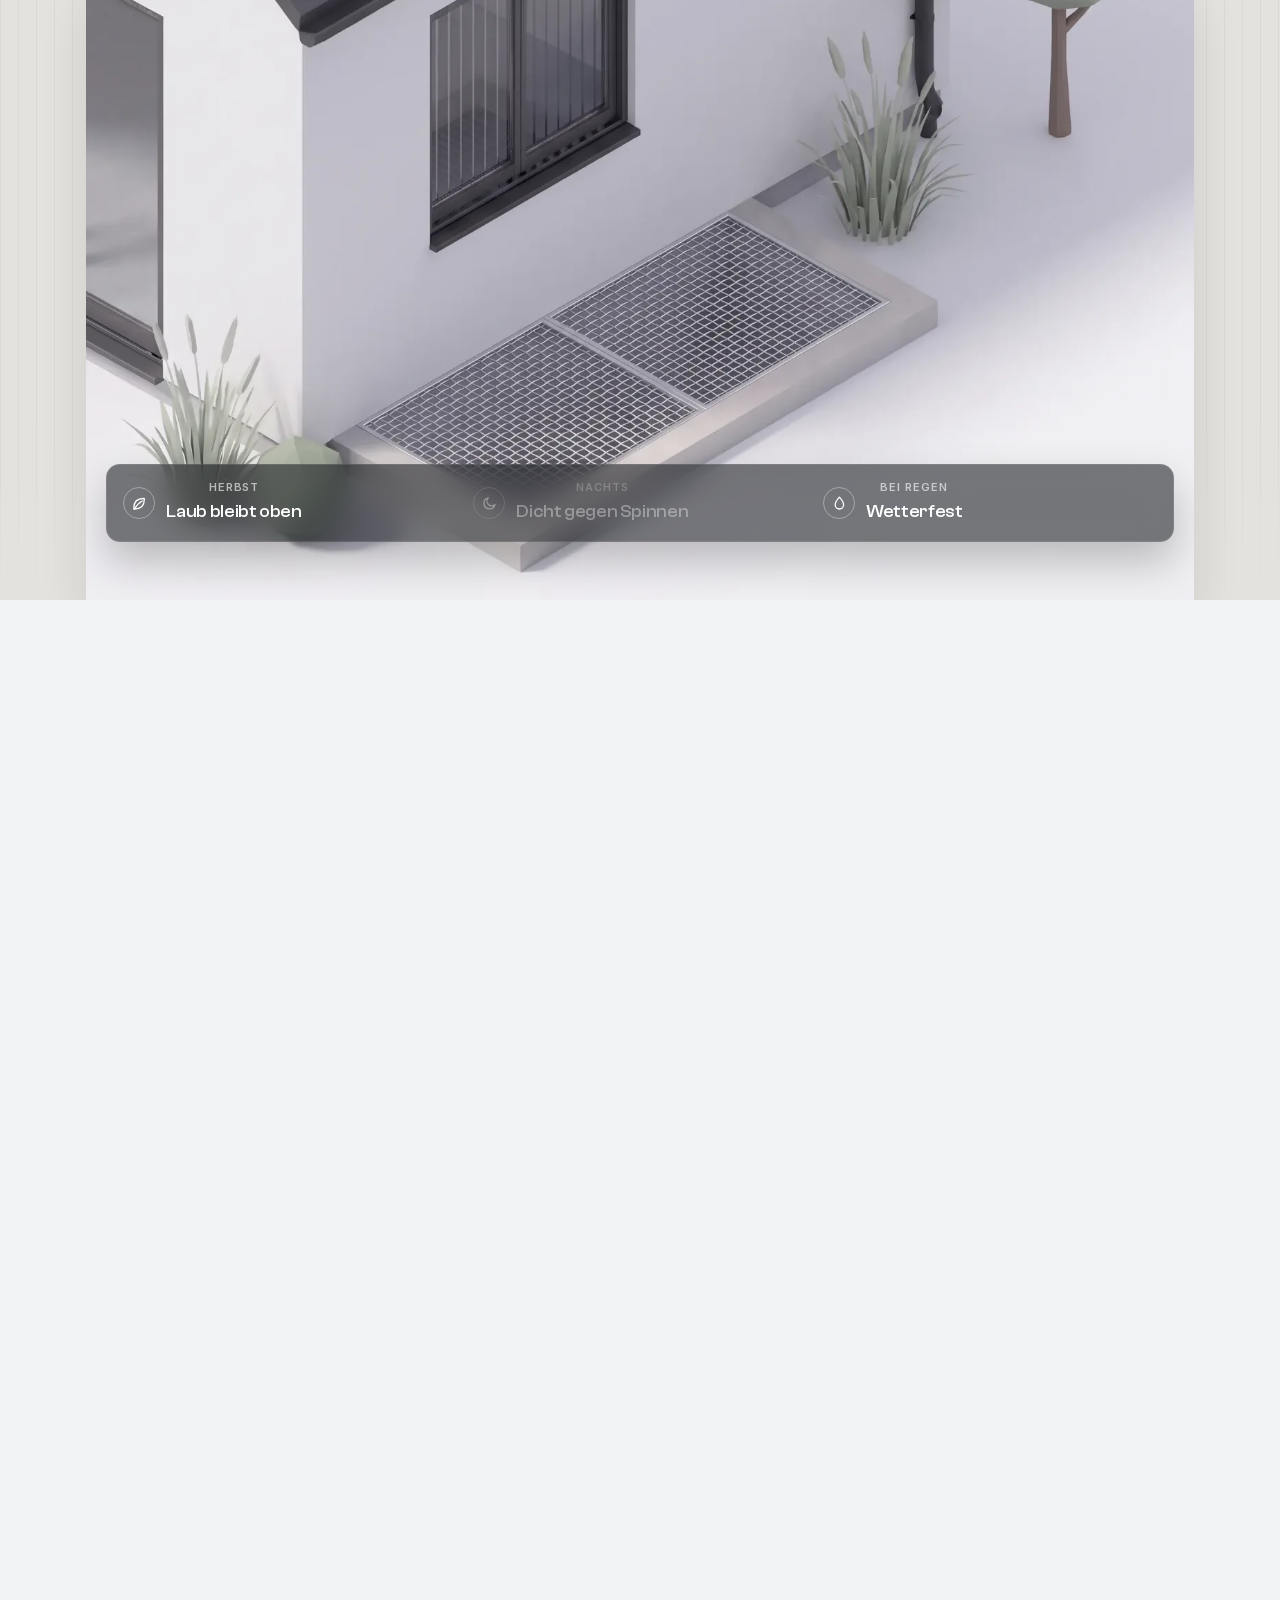
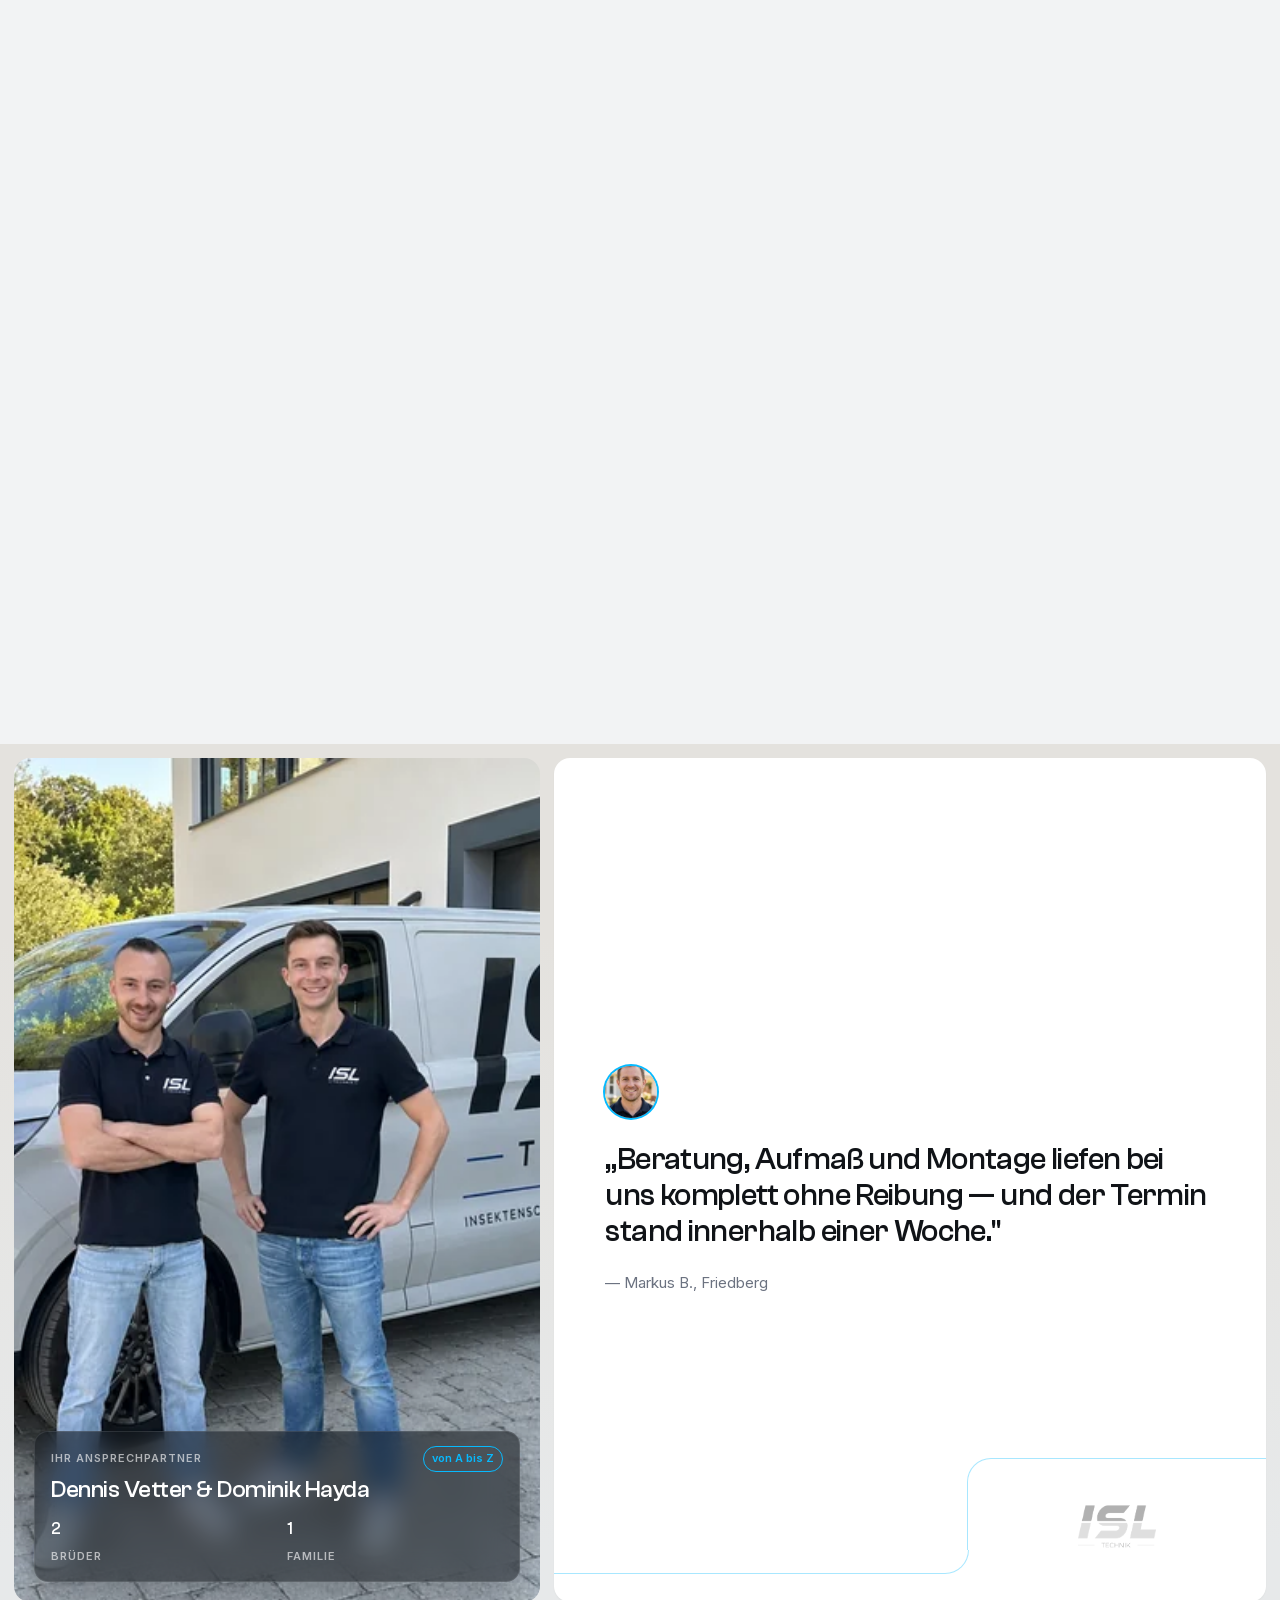
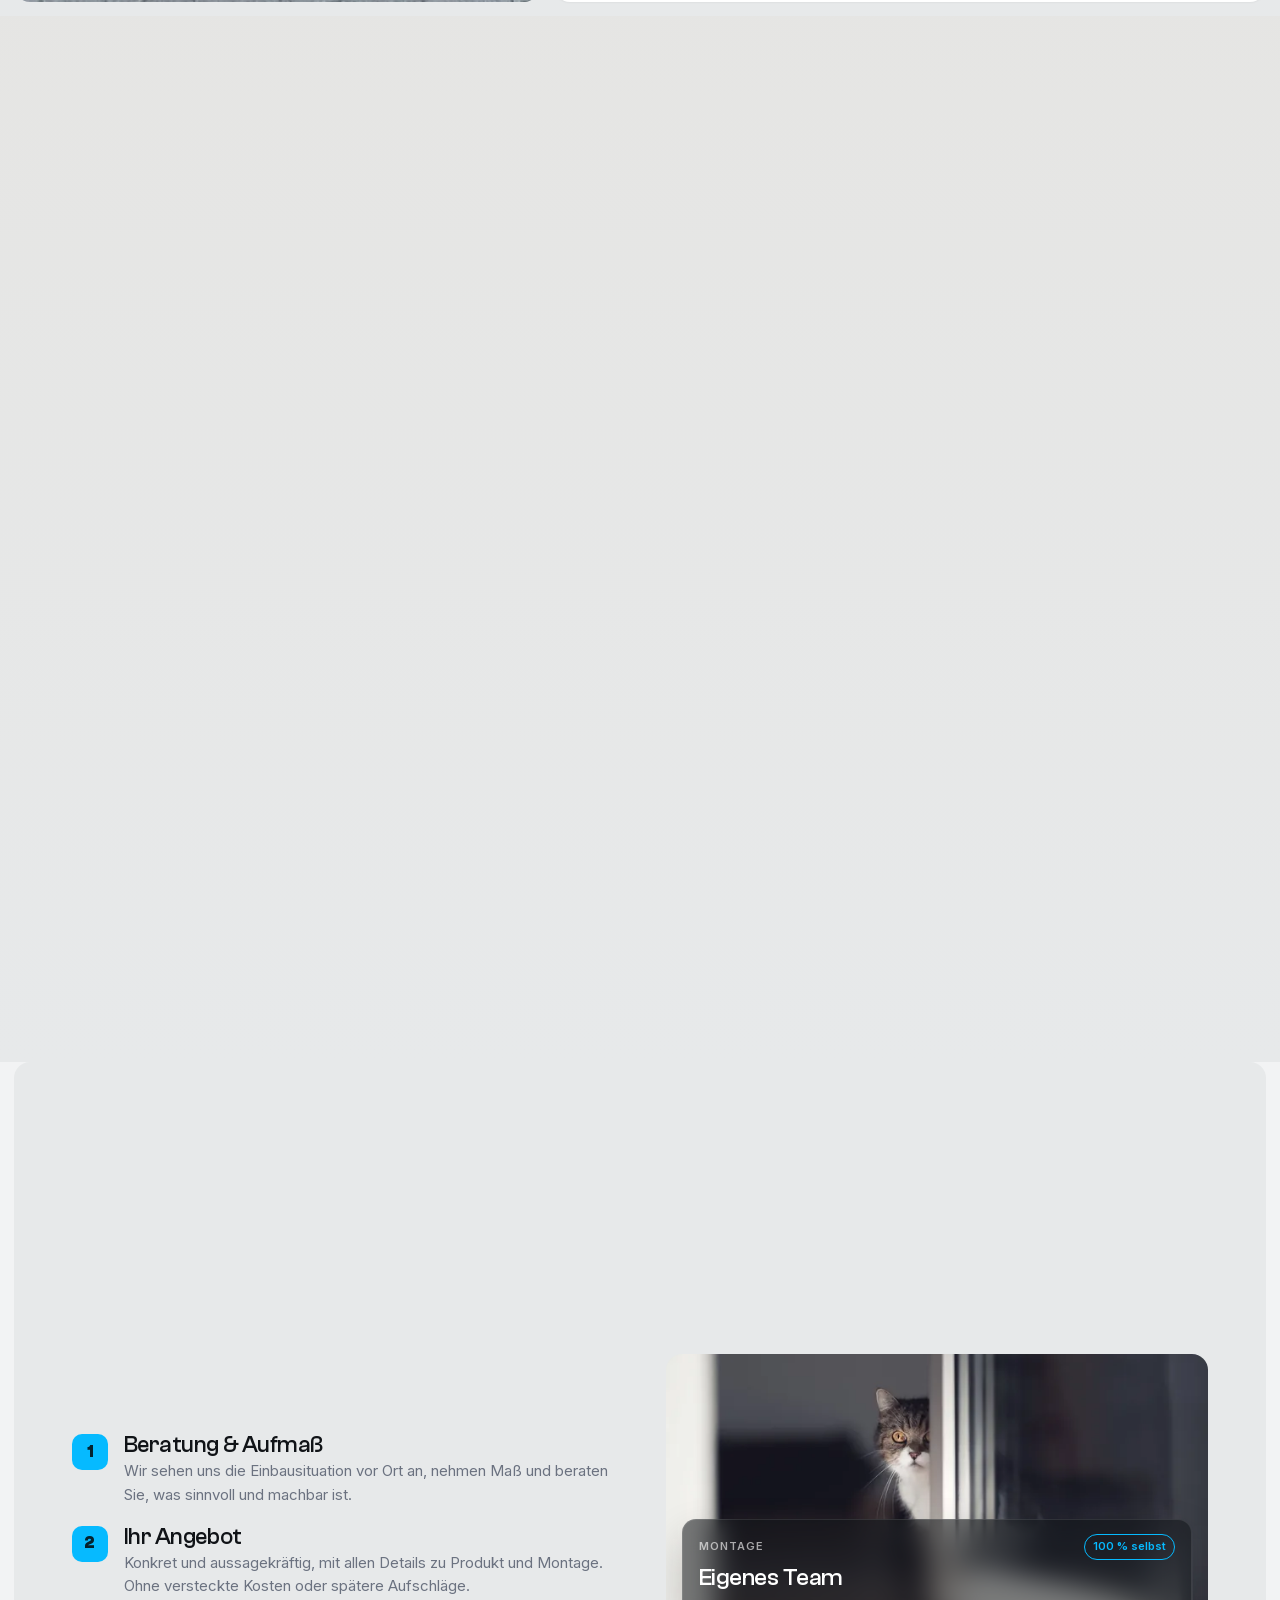
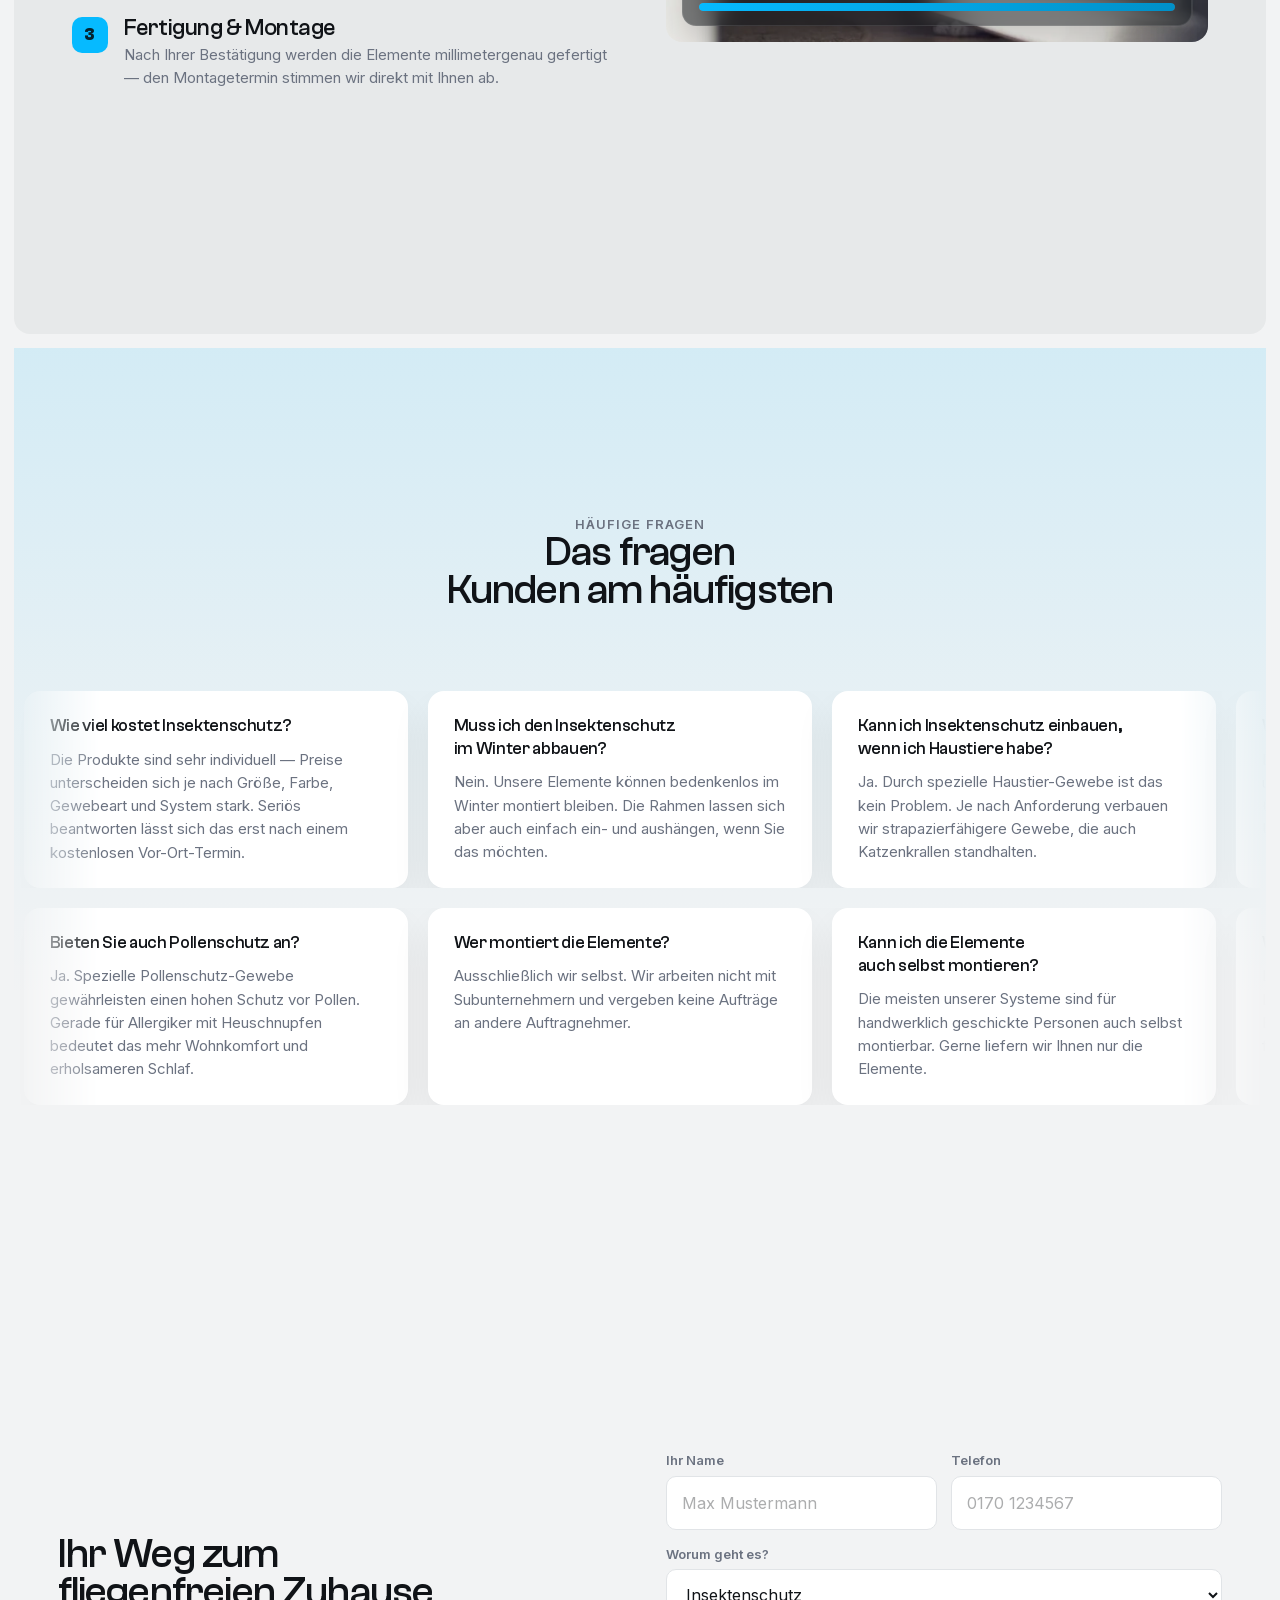
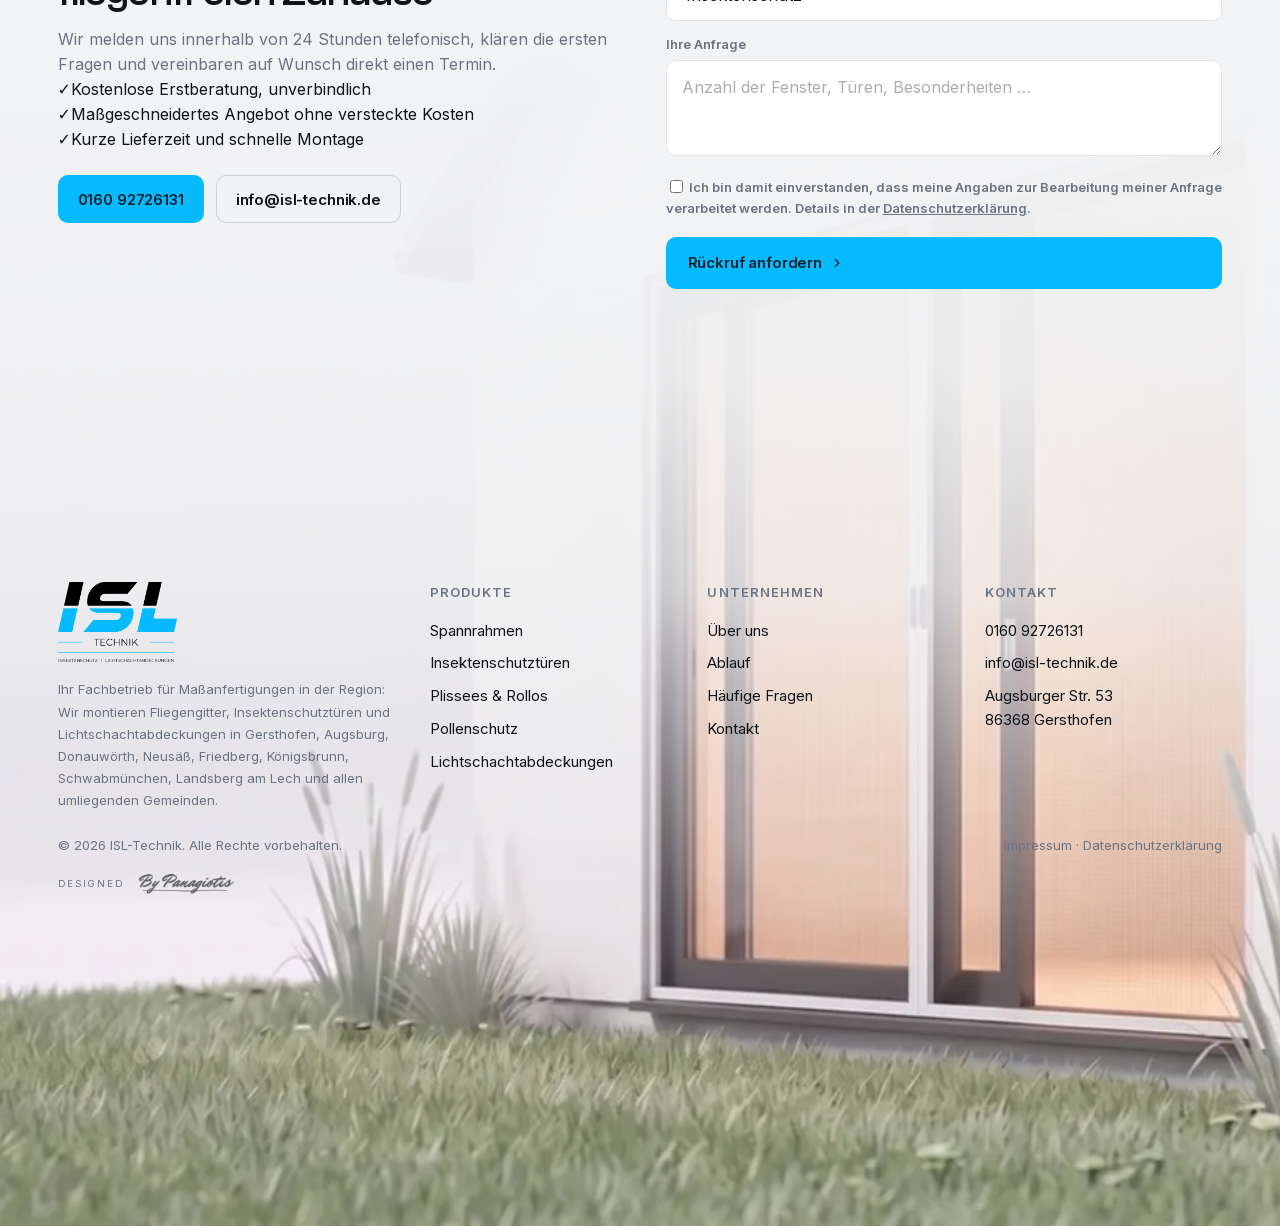
==== commit 2c4b93b2: "Wetter-Bühne mobil: Leiste bleibt in der Karte, Szene richtet sich nach dem Restplatz Auf dem echten" ====
--- a/index.html
+++ b/index.html
@@ -420,6 +420,7 @@
     <div class="wx__stage reveal" style="--d:.18s" id="wxStage" role="img"
          aria-label="Isometrische 3D-Szene: Lichtschacht mit Gewebeabdeckung vor dem Kellerfenster — Herbstlaub bleibt auf dem Gitter liegen, nachts hält die Abdeckung Spinnen ab, bei Regen läuft das Wasser einfach ab">
       <div class="wx__frame">
+        <div class="wx__scene"><!-- Szene: die drei Phasen; mobil gepinnt richtet sie sich nach dem Restplatz, die Leiste bleibt in der Karte -->
         <div class="wx__phase" data-i="0" data-clip="img/wx/wx-laub.mp4" data-clip-m="img/wx/wx-laub-m.mp4">
           <img class="wx__still wx__still--clean" src="img/wx/wx-clean-1024.webp"
                srcset="img/wx/wx-clean-640.webp 640w, img/wx/wx-clean-1024.webp 1024w, img/wx/wx-clean-1600.webp 1600w"
@@ -437,6 +438,7 @@
           <img class="wx__still" src="img/wx/wx-regen-1024.webp"
                srcset="img/wx/wx-regen-640.webp 640w, img/wx/wx-regen-1024.webp 1024w, img/wx/wx-regen-1600.webp 1600w"
                sizes="(max-width:64rem) 100vw, 76rem" width="1600" height="900" loading="lazy" alt="">
+        </div>
         </div>
         <div class="glass glass--bar wx__bar">
           <div class="wx__item" data-i="0">
--- a/css/style.css
+++ b/css/style.css
@@ -812,6 +812,7 @@
   background:#F4F5F6;box-shadow:0 1.5rem 3rem rgba(16,19,23,.10)}
 /* isolation: das Video (z-index:1) darf nur innerhalb seiner Phase oben
    liegen — sonst uebermalt es die spaeteren Wetter-Ebenen */
+.wx__scene{position:absolute;inset:0}
 .wx__phase{position:absolute;inset:0;isolation:isolate}
 .wx__phase img,.wx__phase video{position:absolute;inset:0;width:100%;height:100%;
   object-fit:cover;border-radius:0}
@@ -1271,7 +1272,7 @@
   .wx__lines{display:none}
   .wx__stage{width:100%;margin-block:1.5rem 0}
   .wx__frame{aspect-ratio:auto;background:transparent;box-shadow:none;overflow:visible}
-  .wx__phase{position:static}
+  .wx__scene,.wx__phase{position:static}
   .wx__phase--nacht,.wx__phase--regen{display:none}
   .wx__still--clean{display:none}
   /* muss .wx__phase img (absolute, height:100%) schlagen */
@@ -1595,9 +1596,24 @@
   #lichtschacht .pin{height:100% !important;display:flex;flex-direction:column;
     justify-content:flex-start;gap:.75rem;padding:4.25rem var(--pad-x) 1.25rem}
   #lichtschacht .lead{margin-bottom:.25rem}
-  #lichtschacht .wx__stage{flex:0 0 auto;width:100%;margin:.25rem 0 0}
-  #lichtschacht .wx__frame{position:relative;aspect-ratio:16/9;border-radius:var(--radius);
-    overflow:hidden;background:#F4F5F6;box-shadow:0 1rem 2rem rgba(16,19,23,.10)}
+  /* Buehne nimmt den Restplatz der Karte; im Rahmen liegen Szene und
+     Leiste untereinander. Die Szene schrumpft (16:9, hoechstens volle
+     Breite), die Leiste behaelt ihre Hoehe — so endet sie immer innerhalb
+     der Karte, egal wie hoch Text und Viewport auf dem Geraet ausfallen.
+     (Vorher hing die Leiste per top:100% ausserhalb des Flusses und ragte
+     auf dem iPhone ueber die Kartenunterkante; die Kundenstimmen schnitten
+     sie ab.) */
+  #lichtschacht .wx__stage{flex:1 1 auto;min-height:0;width:100%;margin:.25rem 0 0}
+  #lichtschacht .wx__frame{position:relative;height:100%;aspect-ratio:auto;max-width:none;
+    display:flex;flex-direction:column;align-items:center;justify-content:flex-start;
+    overflow:visible;border-radius:0;box-shadow:none;background:transparent}
+  /* Szene: bekommt den Restplatz (flex-basis 0, waechst), hoechstens aber
+     die Hoehe, die bei voller Breite 16:9 ergibt; die Breite folgt ueber
+     aspect-ratio aus der Hoehe (align-self:center statt stretch). */
+  #lichtschacht .wx__scene{position:relative;flex:1 1 0;min-height:0;align-self:center;
+    width:auto;max-width:100%;aspect-ratio:16/9;max-height:calc((100vw - 2 * var(--pad-x)) * 9 / 16);
+    border-radius:var(--radius);overflow:hidden;background:#F4F5F6;
+    box-shadow:0 1rem 2rem rgba(16,19,23,.10)}
   #lichtschacht .wx__phase{position:absolute;inset:0}
   #lichtschacht .wx__phase--nacht,#lichtschacht .wx__phase--regen{display:block}
   #lichtschacht .wx__still--clean{display:block}
@@ -1605,7 +1621,7 @@
   /* Statusleiste kompakt: drei Spalten nebeneinander (Icon, Etikett, Text)
      statt drei Zeilen — die hohe Leiste ragte auf kurzen Safari-Viewports
      (640–710px) unter den Bildschirmrand, "Bei Regen" war abgeschnitten. */
-  #lichtschacht .wx__bar{position:static;margin-top:.5rem;display:grid;
+  #lichtschacht .wx__bar{position:static;flex:0 0 auto;width:100%;margin-top:.6rem;display:grid;
     grid-template-columns:repeat(3,minmax(0,1fr));align-items:start;gap:.5rem;padding:.6rem .7rem}
   #lichtschacht .wx__item{flex:none;display:flex;flex-direction:column;align-items:flex-start;
     gap:.3rem;opacity:calc(.35 + .65 * var(--on,0))}
@@ -1626,17 +1642,6 @@
     var(--bg-page) 0%,rgba(242,243,244,.92) 18%,
     rgba(242,243,244,.55) 34%,rgba(242,243,244,0) 52%)}
 }
-/* Wetter-Buehne gepinnt: die Statusleiste ist ein Kind des Rahmens — sie
-   haengt unter den Rahmen (top:100%), der Rahmen selbst bleibt 16:9. Die
-   Rundung wandert dafuer auf die Phasen, damit die Leiste nicht
-   abgeschnitten wird. */
-@media (max-width:63.99rem) and (min-height:40rem){
-  #lichtschacht .wx__frame{overflow:visible;border-radius:0;box-shadow:none;background:transparent}
-  #lichtschacht .wx__phase{border-radius:var(--radius);overflow:hidden;
-    box-shadow:0 1rem 2rem rgba(16,19,23,.10)}
-  #lichtschacht .wx__phase[data-i="0"]{background:#F4F5F6}
-  #lichtschacht .wx__bar{position:absolute;top:100%;left:0;right:0;bottom:auto;margin-top:.6rem}
-}
 @media (max-width:63.99rem){
   /* Etikett ueber die Lupe — unten laege es hinter den Kacheln */
   .hero__lens-tag{top:auto;bottom:100%;transform:translate(-50%,-.5rem)}
@@ -1648,8 +1653,6 @@
    damit Text, Rahmen und Statusleiste in die gepinnte Karte passen */
 @media (max-width:63.99rem) and (min-height:40rem){
   #lichtschacht .pin{padding-top:3.75rem}
-  /* Budget: 3.75rem Kopf + Eyebrow/Headline/Lead (~18rem) + Leiste (~6rem) + Rand */
-  #lichtschacht .wx__stage{width:min(100%,calc((100svh - 26.5rem) * 16 / 9));margin-inline:auto}
 }
 
 /* ==========================================================================
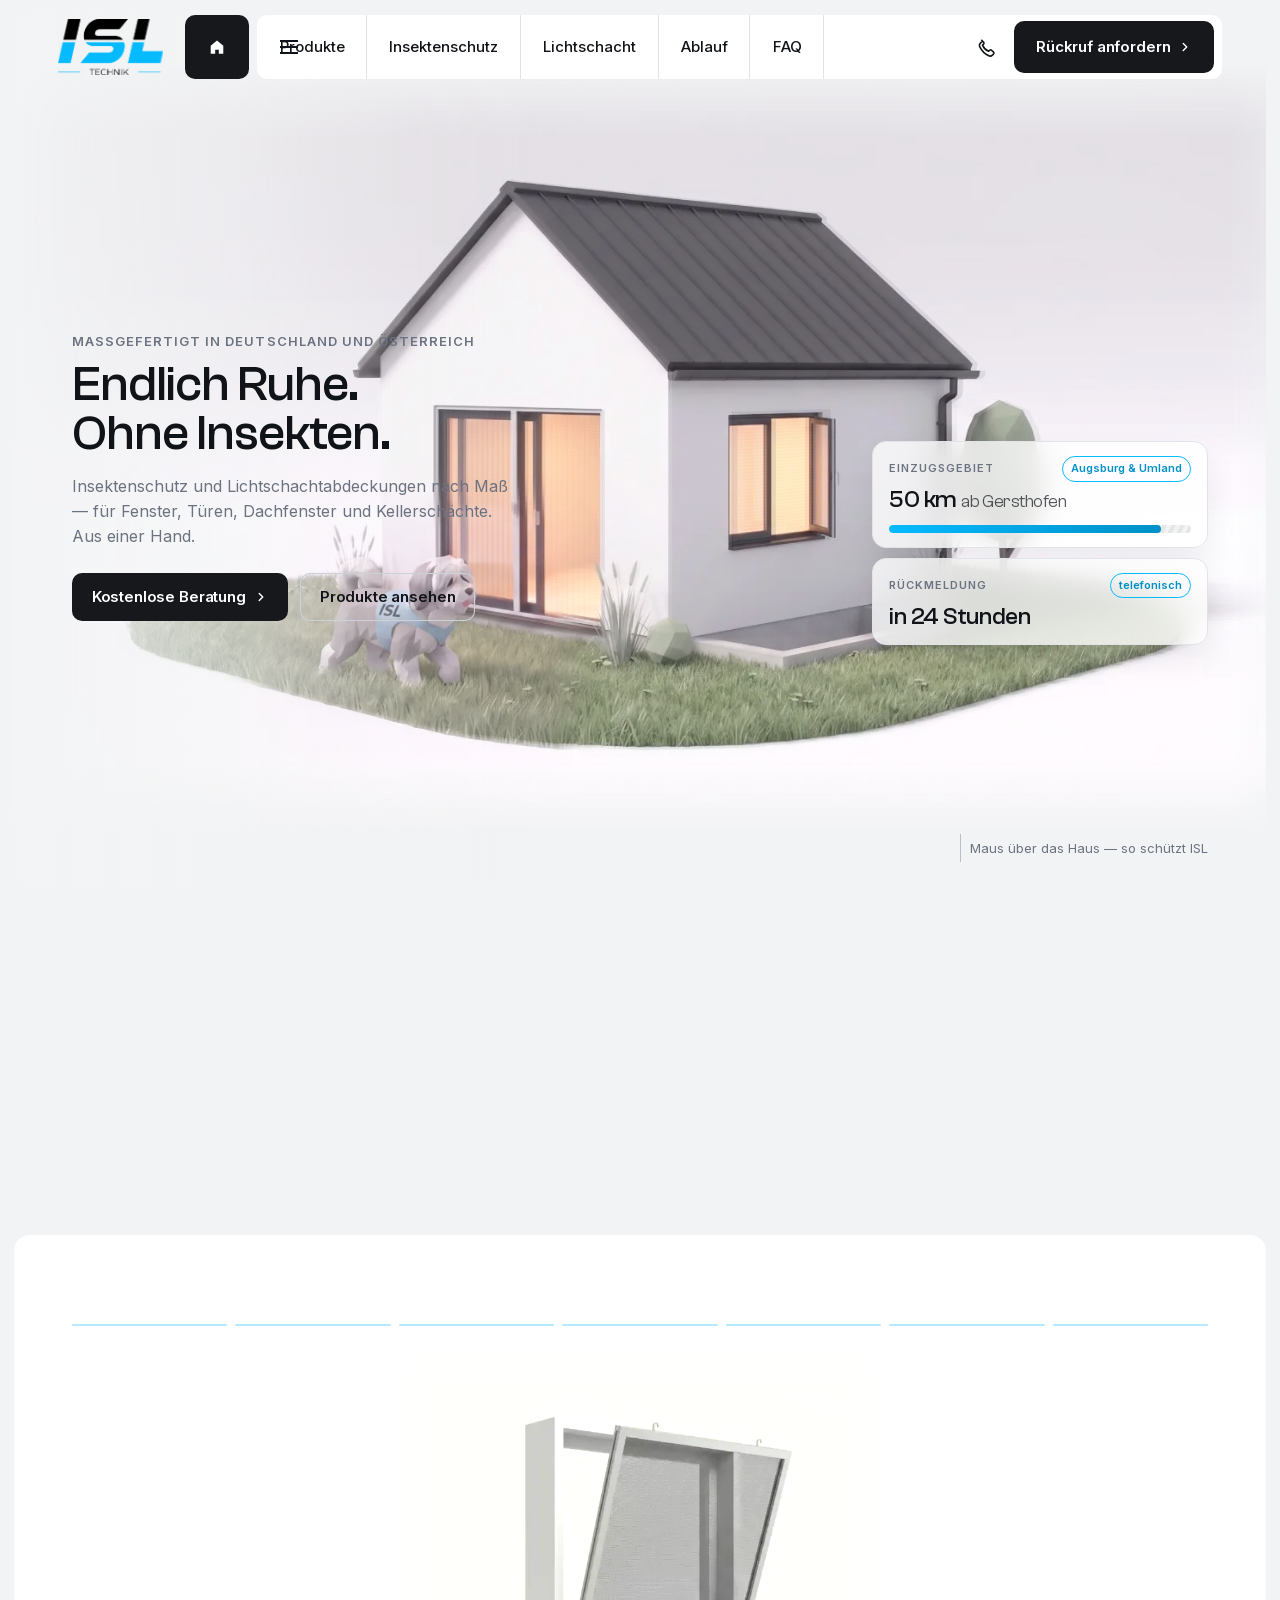
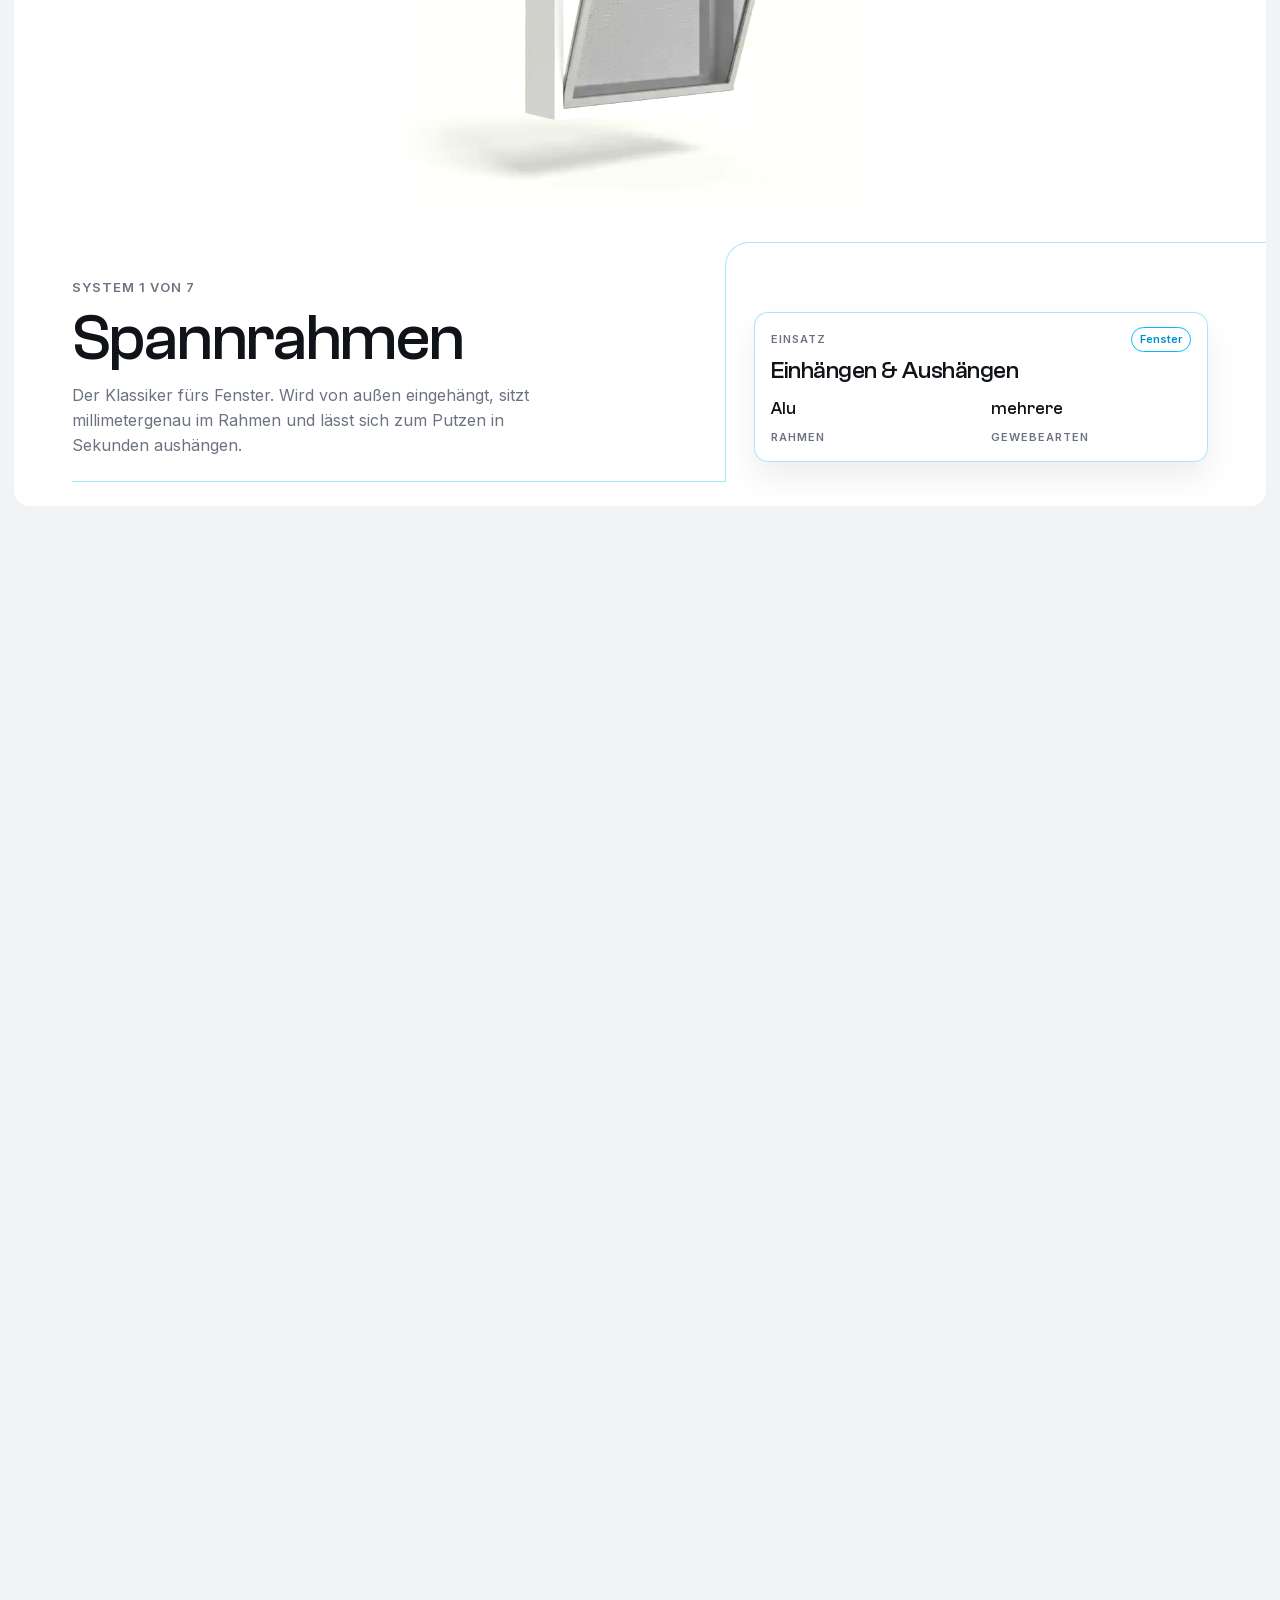
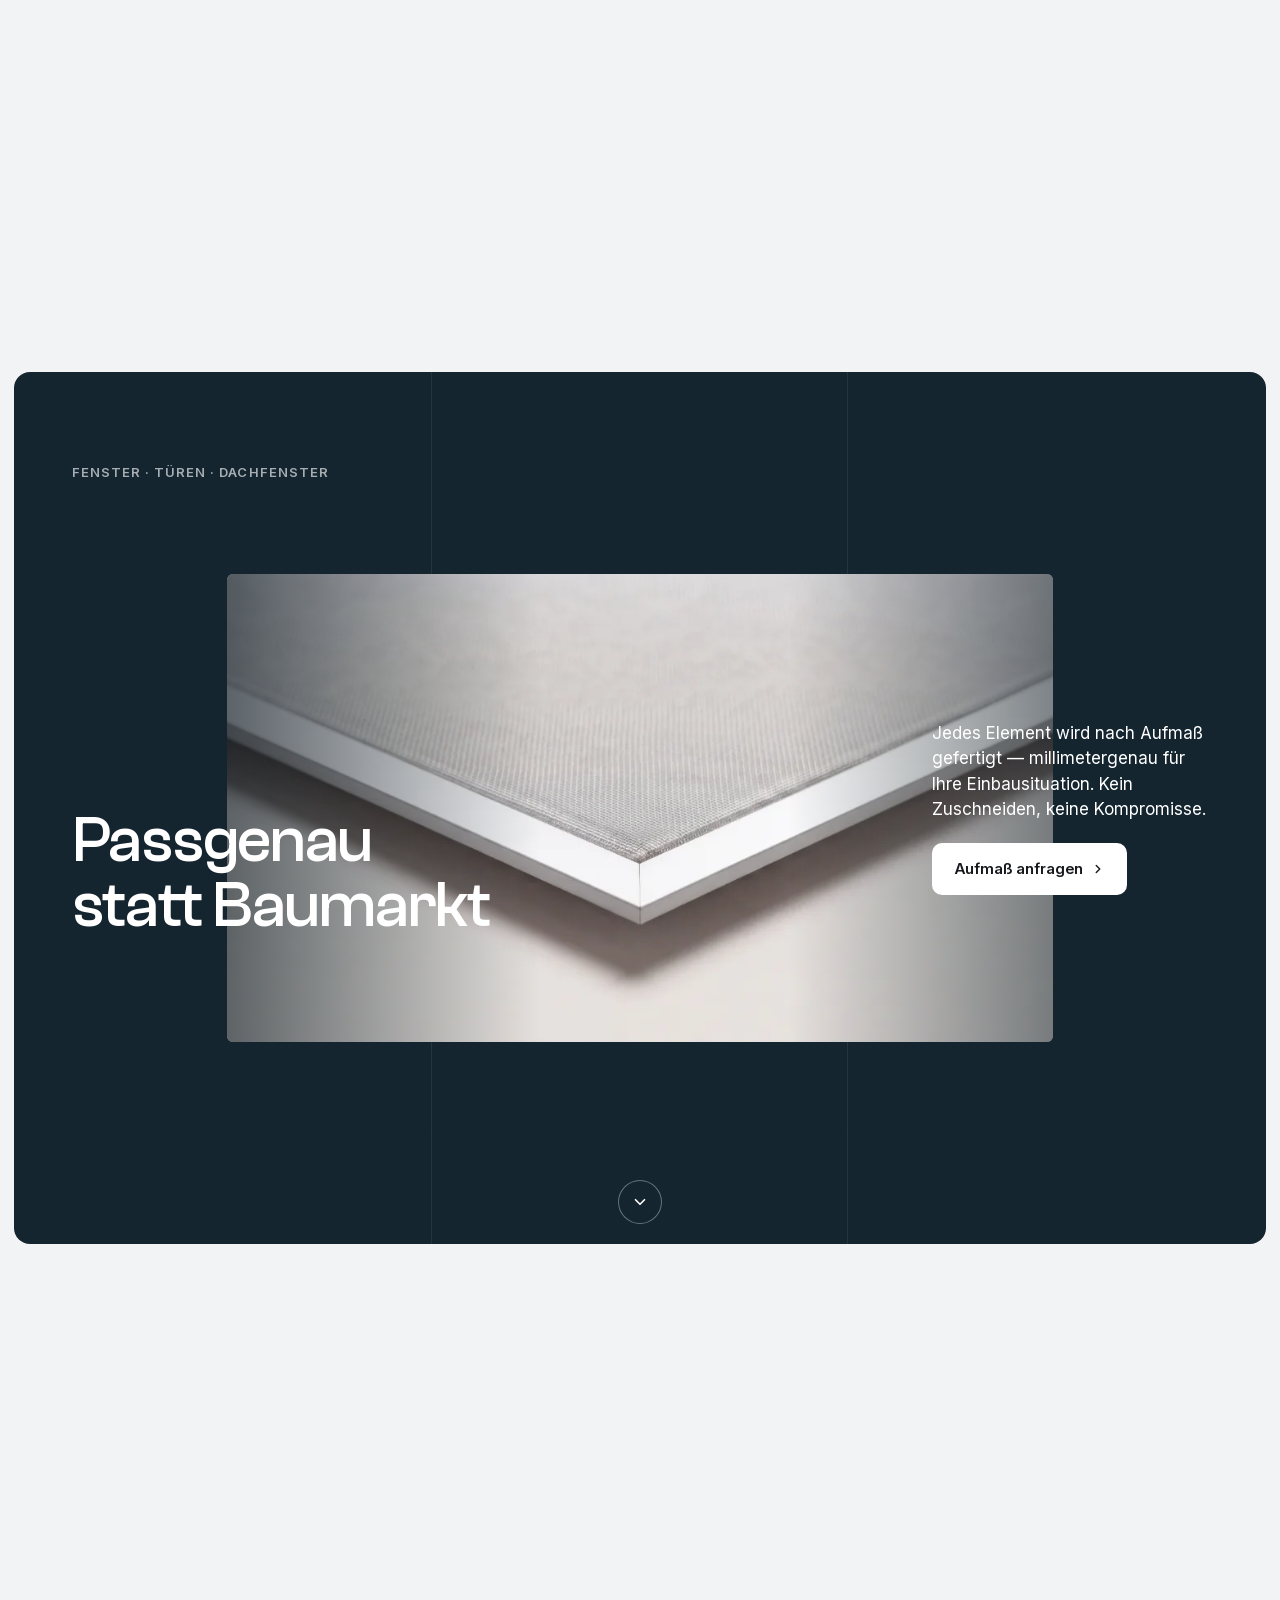
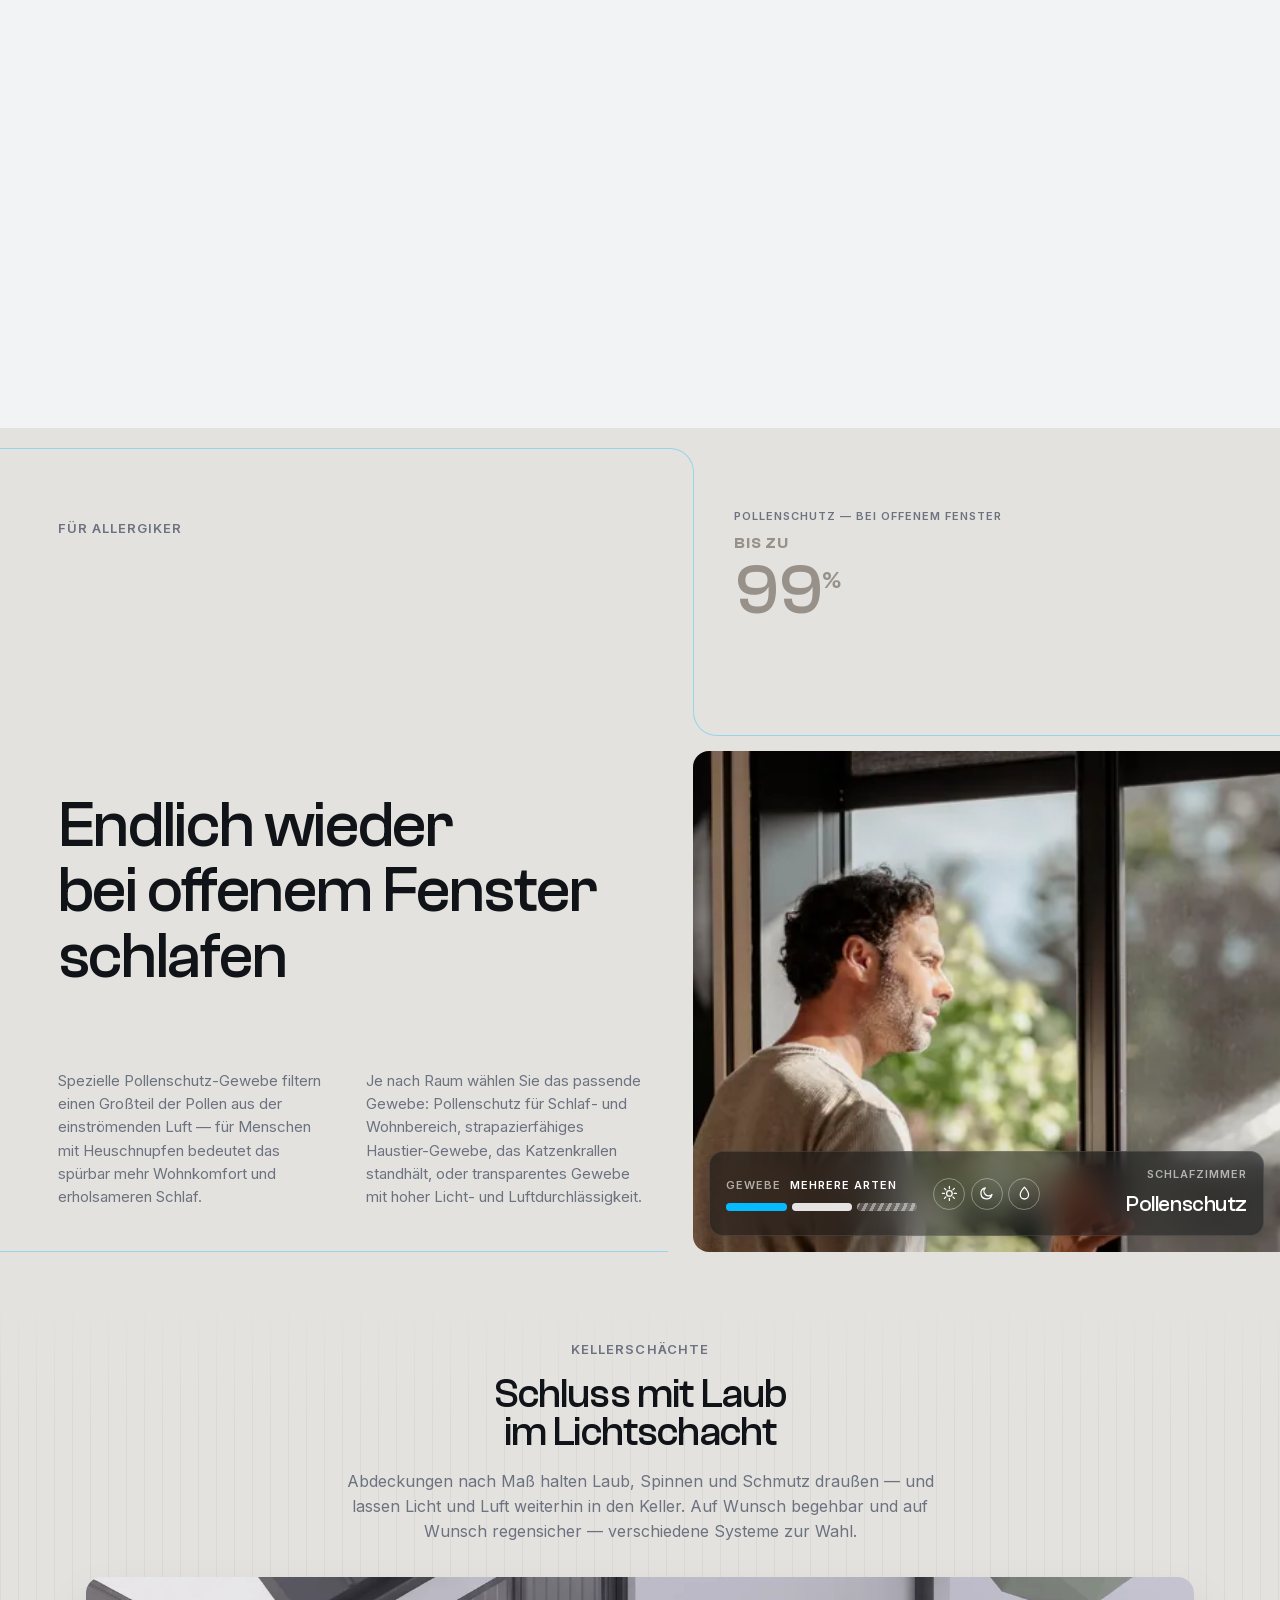
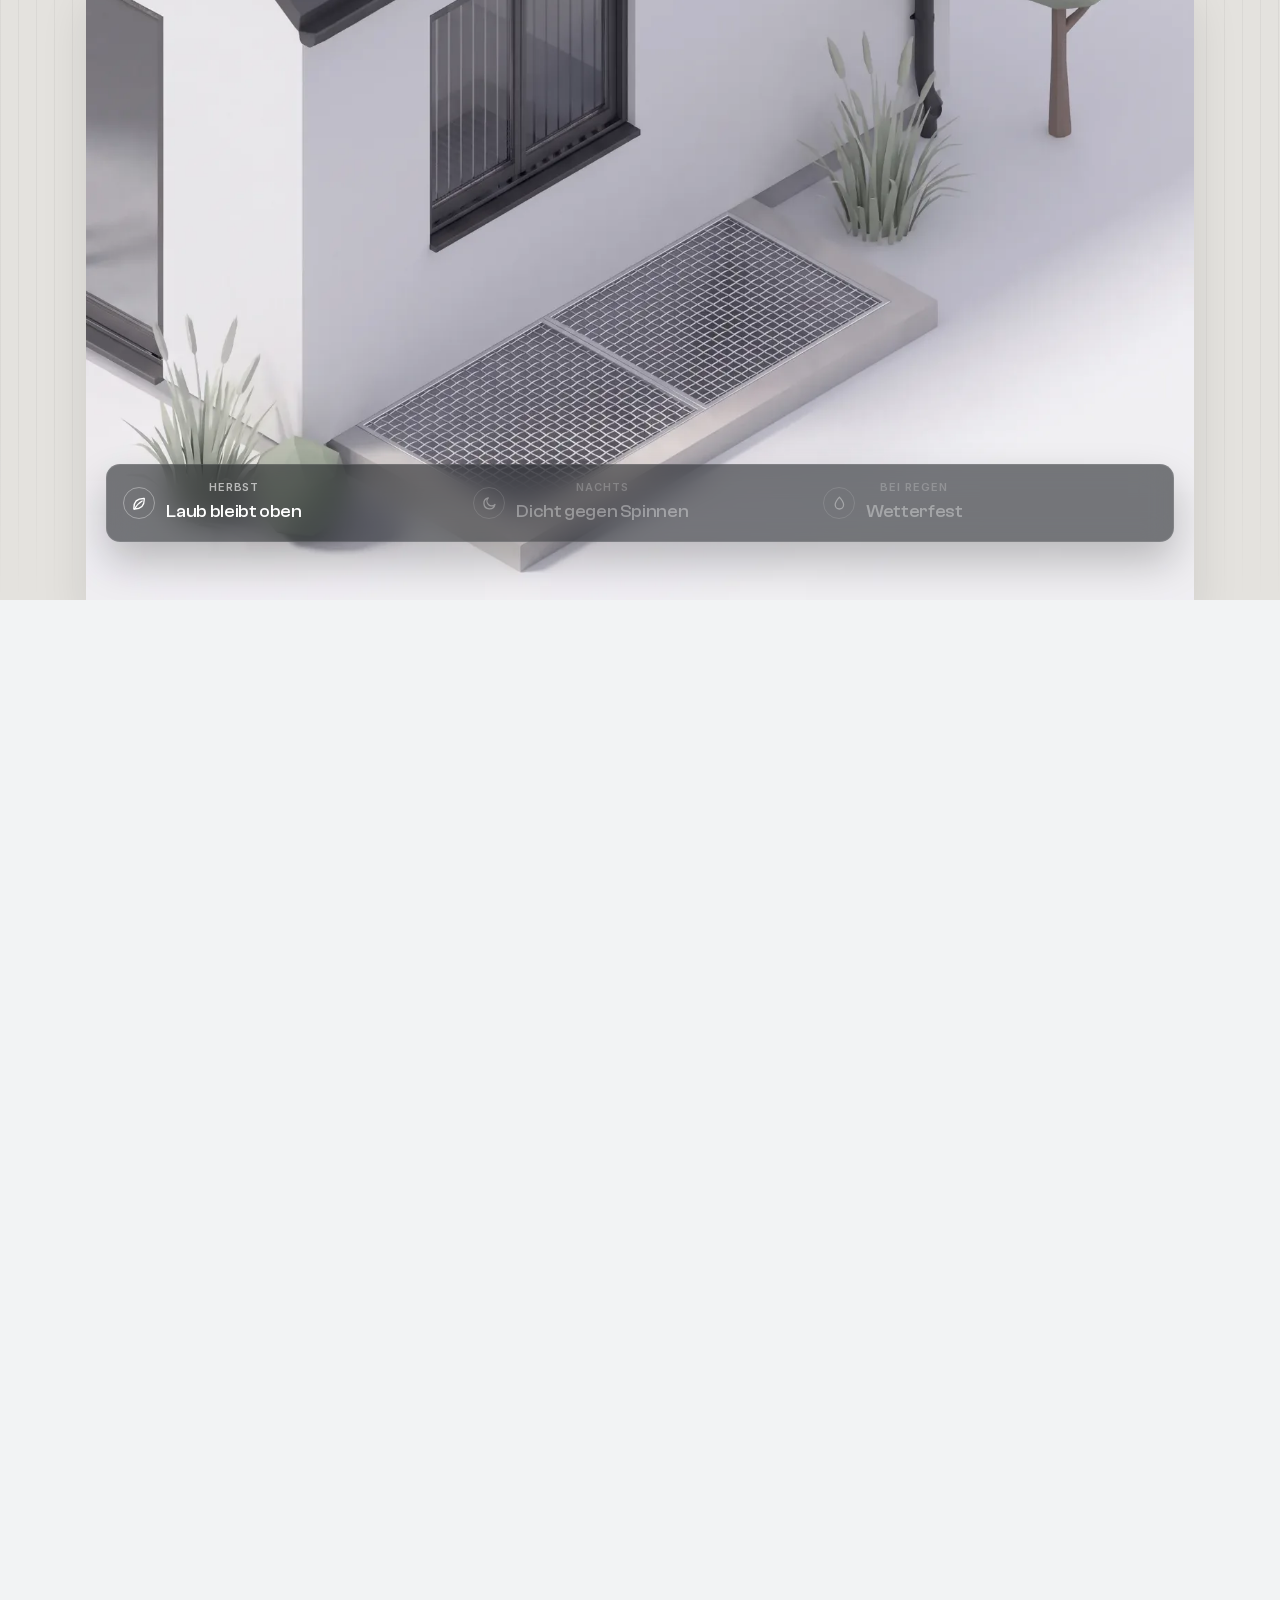
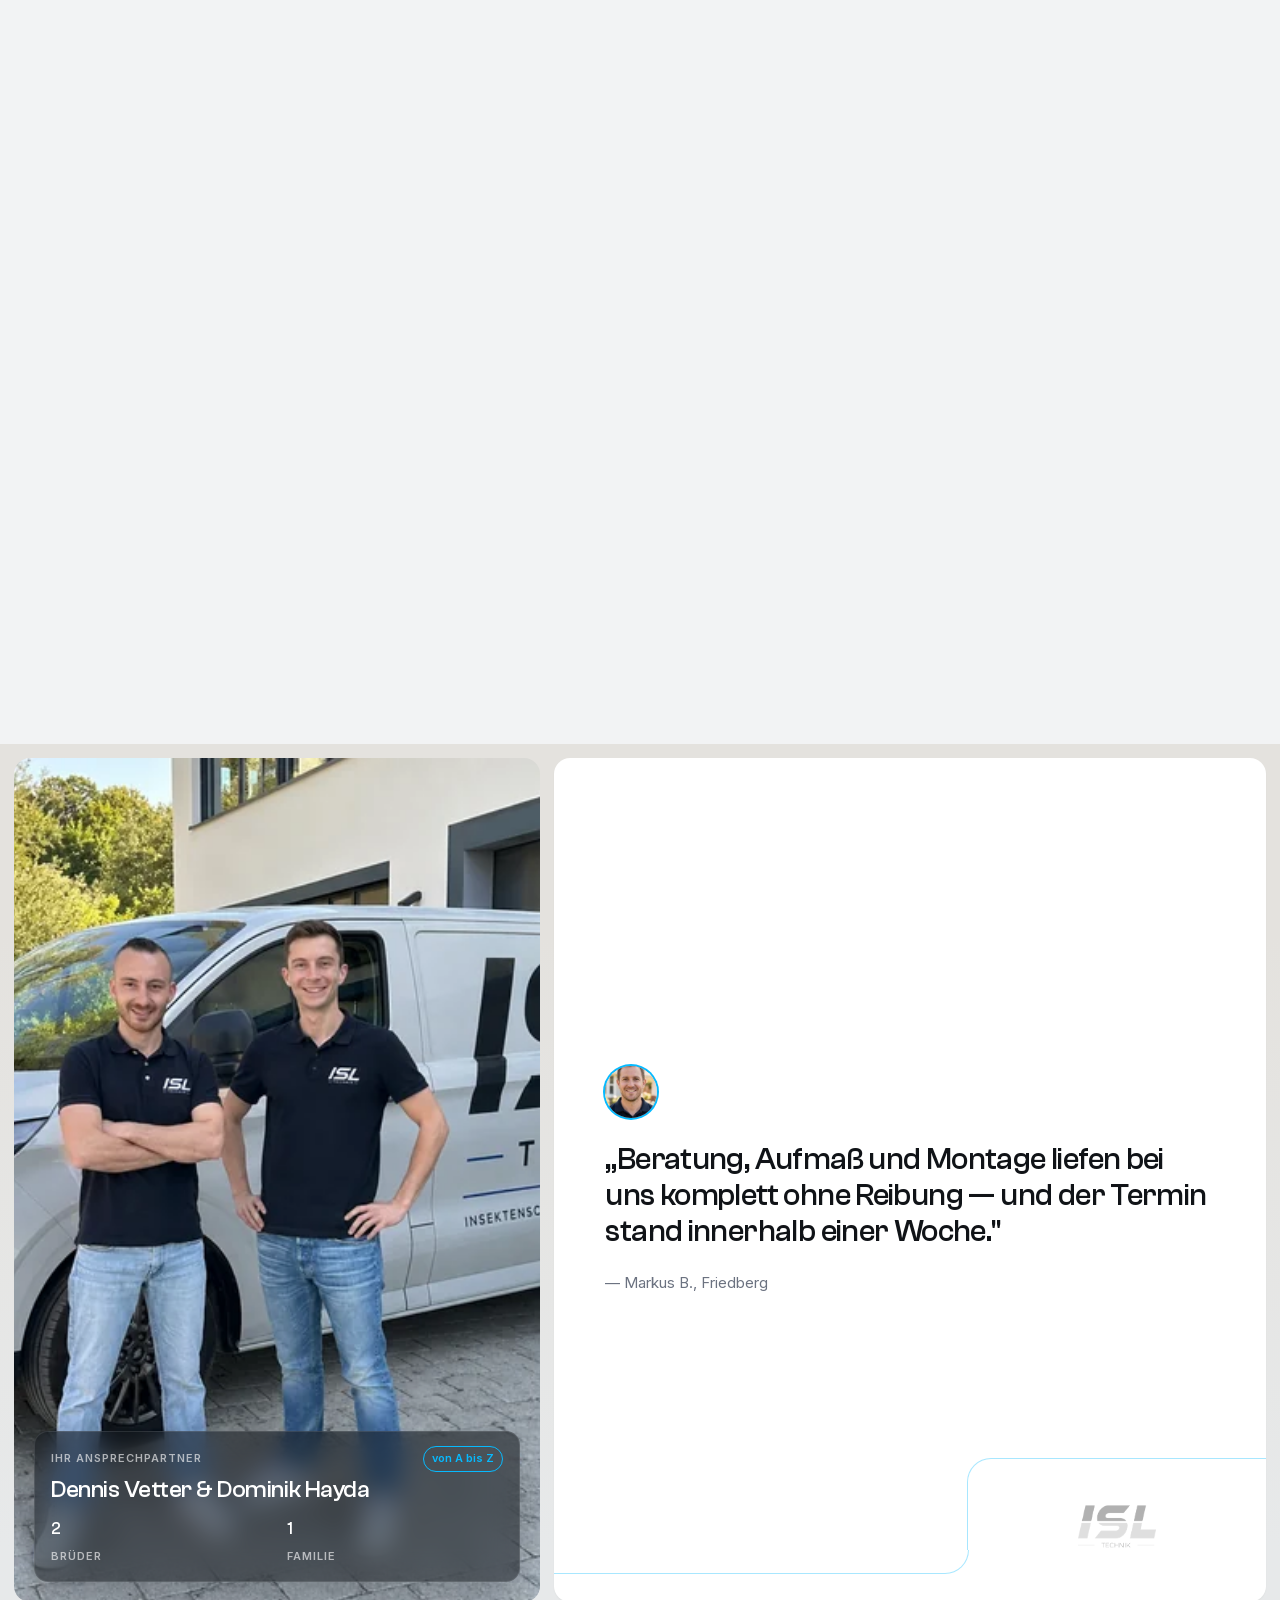
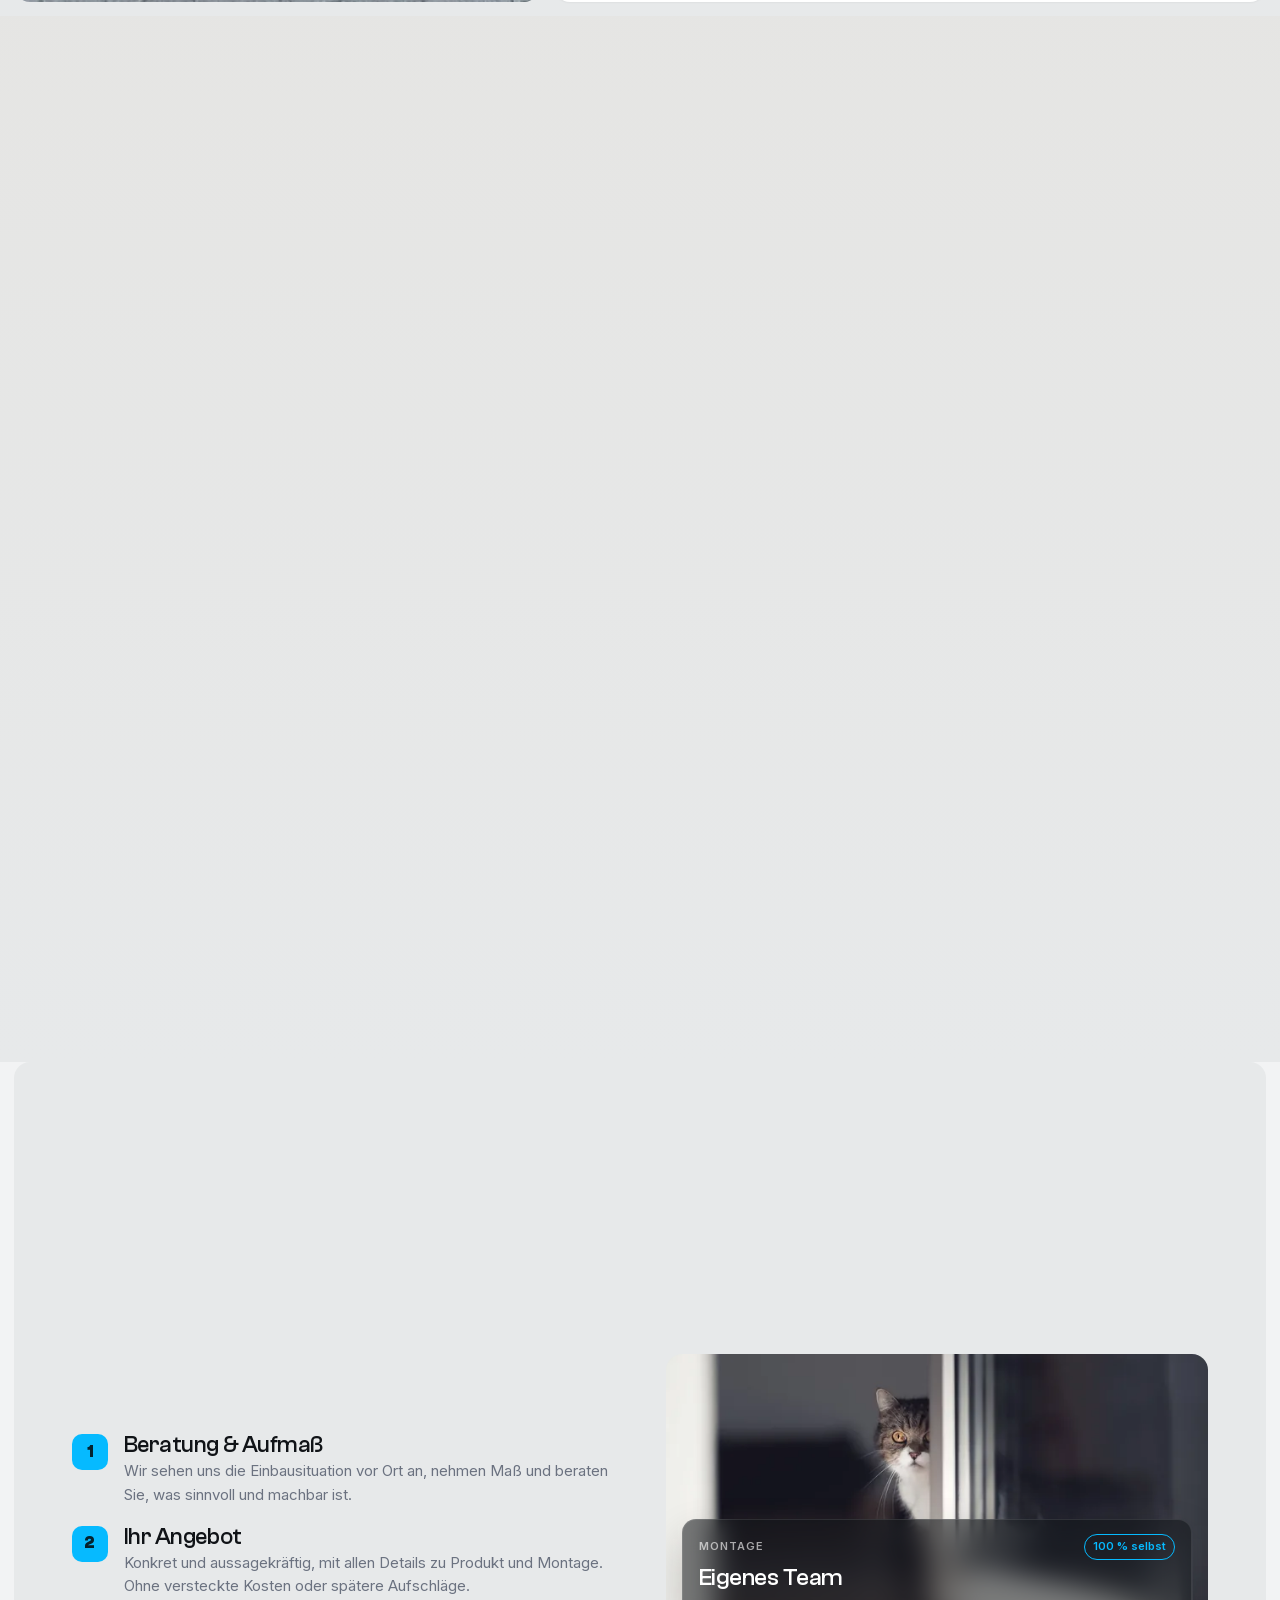
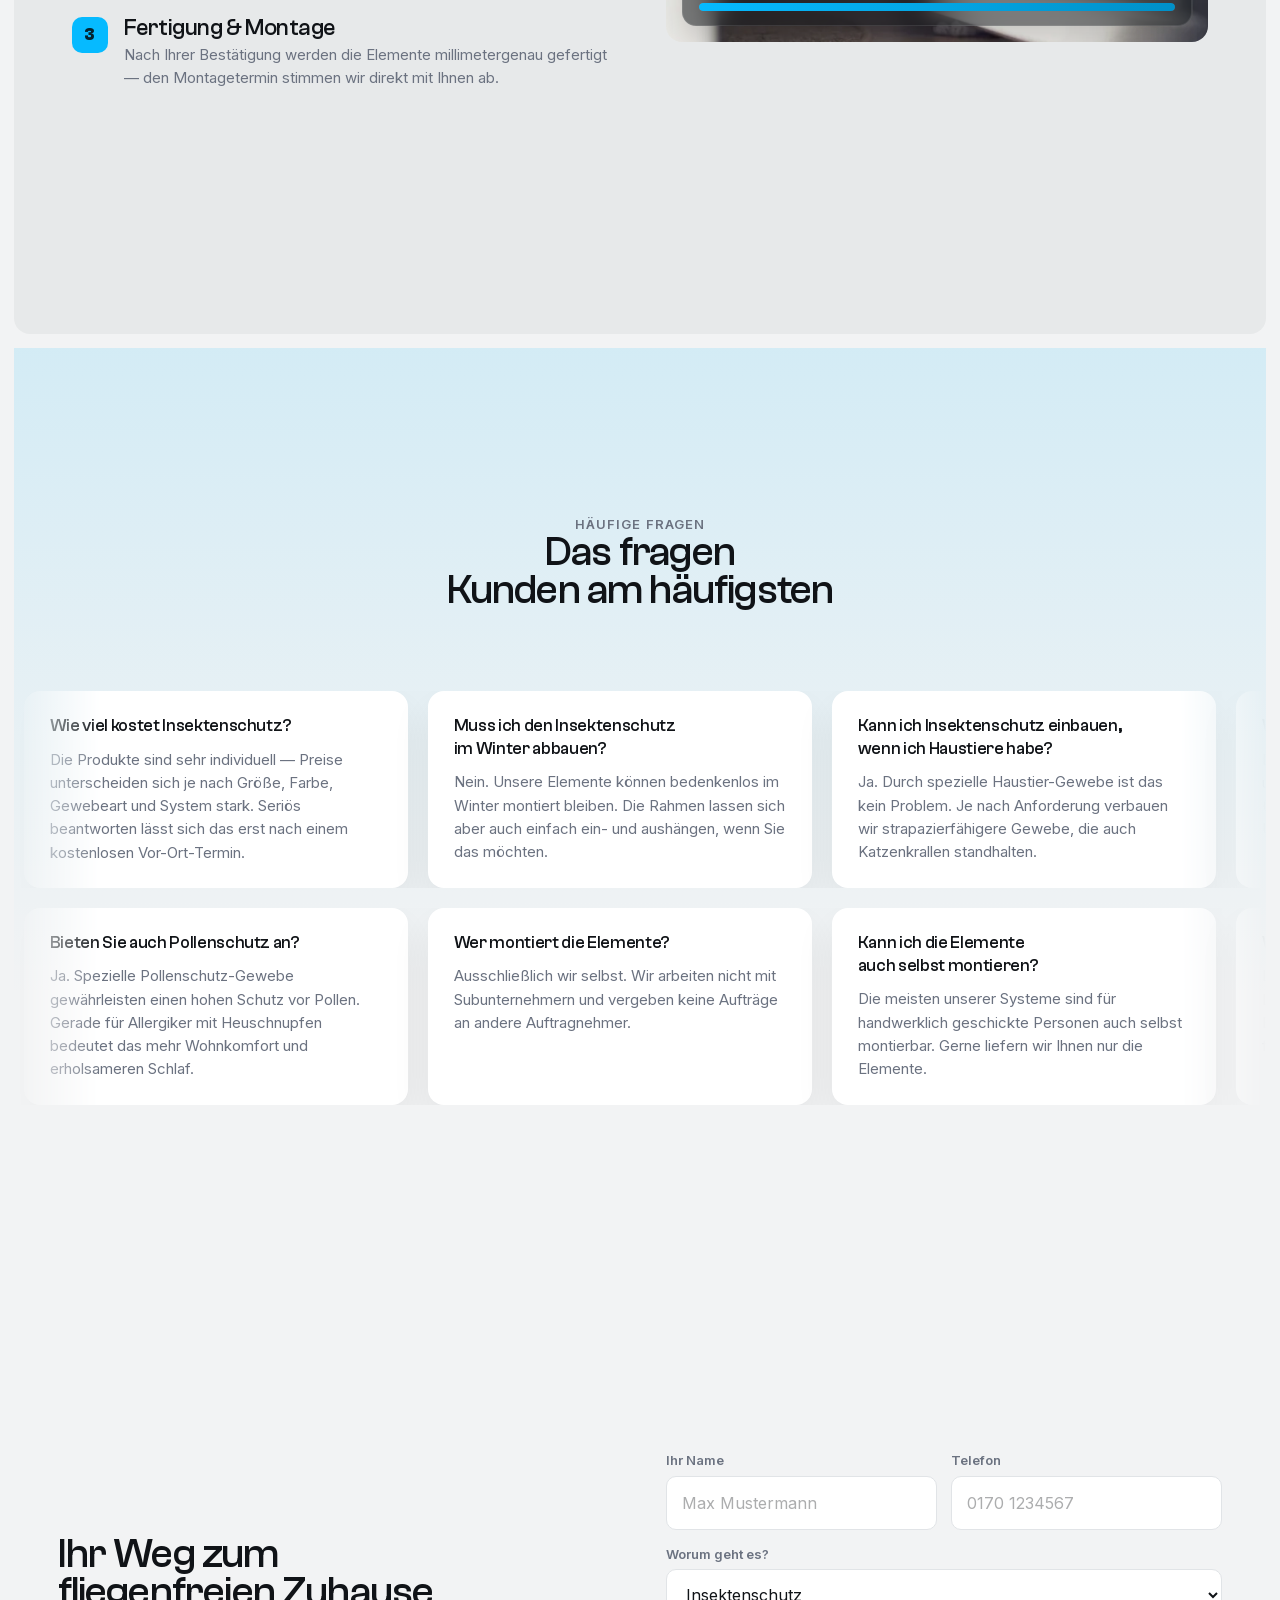
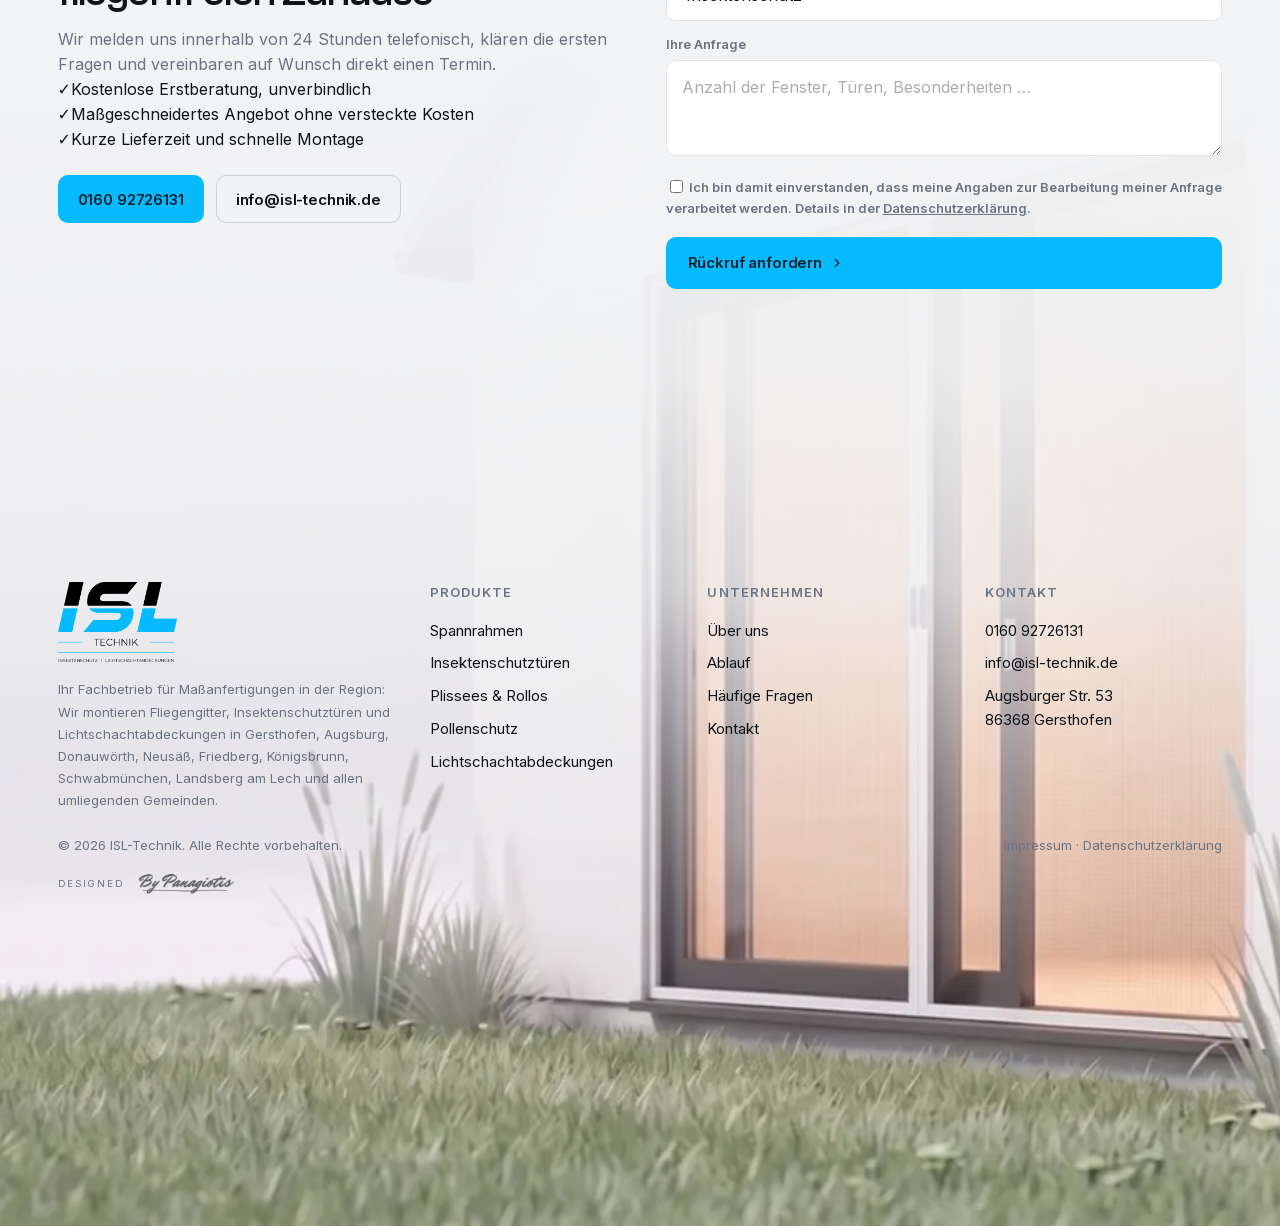
==== commit e8776feb: "Hero mobil: Scroll-Geschichte (Hund → drei Lupen → Schutz zu → Systeme), Hund-Clip 30 fps ohne Rucke" ====
--- a/index.html
+++ b/index.html
@@ -95,7 +95,7 @@
            laeuft der Hunde-Clip (10 s: Hund laeuft ueber die Wiese und zurueck; kling3_0 mit identischem Start- UND
            End-Frame — Kamera steht fest, Loop ist nahtlos; main.js haengt
            ihn ein). Das Oval am Cursor deckt den geschuetzten Zustand auf. -->
-      <div class="hero__house" id="heroHouse" data-clip="img/produkte/hero-hund.mp4?v=7">
+      <div class="hero__house" id="heroHouse" data-clip="img/produkte/hero-hund.mp4?v=8">
         <img class="hero__h hero__h--open"
              src="img/produkte/hero-offen-1600.webp"
              srcset="img/produkte/hero-offen-640.webp 640w, img/produkte/hero-offen-1024.webp 1024w, img/produkte/hero-offen-1600.webp 1600w, img/produkte/hero-offen-2200.webp 2200w"
--- a/css/style.css
+++ b/css/style.css
@@ -485,6 +485,17 @@
   mask-composite:intersect;
 }
 .systems__shot.has-clip img{display:none}
+/* Bis der Clip geladen ist, bleibt sein Element unsichtbar (sonst stuende
+   sein Poster neben dem Bild) — das Poster traegt solange das <img>, mit
+   derselben Freistellung wie der Clip, damit der Wechsel unsichtbar bleibt. */
+.systems__shot:not(.has-clip) .systems__clip{display:none}
+.systems__shot img.systems__poster{border-radius:0;filter:brightness(1.1);
+  -webkit-mask-image:linear-gradient(to right,transparent,#000 10%,#000 90%,transparent),
+                     linear-gradient(to bottom,transparent,#000 10%,#000 90%,transparent);
+  -webkit-mask-composite:source-in;
+  mask-image:linear-gradient(to right,transparent,#000 10%,#000 90%,transparent),
+             linear-gradient(to bottom,transparent,#000 10%,#000 90%,transparent);
+  mask-composite:intersect}
 /* Fuss wie in der Referenz: grosse Headline links, eingefasste Info-Kachel
    rechts. Die Linie unter der Headline laeuft als ein durchgehender Pfad
    weiter — hoch am linken Kachelrand, Radius oben links, Oberkante bis an
@@ -1576,9 +1587,14 @@
   /* Hero-Szene: breiter als der Viewport, mittig — Haus und Katze gross */
   .hero__bg{overflow:hidden;display:flex;justify-content:center}
   .hero__house{flex:0 0 auto;width:auto;aspect-ratio:2752/1536;margin:0;max-width:none}
-  /* Scroll-Lupe: sichtbar, solange main.js is-lens setzt */
+  /* Scroll-Lupen: drei Glaeser gleichzeitig (Balkontuer, Fenster,
+     Lichtschacht), sichtbar, solange main.js is-lens setzt. Groesse und
+     Position (--ovw/--lx/--ly) setzt main.js je Glas; die zwei Klone
+     tragen kein Etikett und tauchen minimal versetzt auf (05.09.2026). */
   .hero.is-lens .hero__lens{display:block}
-  .hero__lens{--zoom:1.9}
+  .hero__lens{--zoom:1.7}
+  .hero.is-revealing .hero__lens--2{transition-delay:.07s}
+  .hero.is-revealing .hero__lens--3{transition-delay:.14s}
   .hero__chips{margin-top:1rem}
 
   /* Footer-Szene: Katze kommt von links — Ausschnitt nach links ruecken */
@@ -1665,6 +1681,16 @@
    ========================================================================== */
 @media (max-width:63.99rem){
   #hero{position:relative !important;height:auto !important;z-index:auto}
+  /* Scroll-Geschichte (05.09.2026, Pana): Sobald main.js is-story setzt,
+     klebt der Hero mit seiner UNTERKANTE am Viewport-Boden (top negativ,
+     --hero-h aus main.js) und der Spacer liefert den Scrollweg:
+     Hund laeuft → drei Lupen auf einmal → Lupen weg, Schutz faehrt zu →
+     geschlossenes Haus steht → erst dann schieben sich die Systeme
+     darueber. svh statt dvh, sonst springt es mit der iOS-Leiste. */
+  @media (min-height:30rem){
+    #hero.is-story{position:sticky !important;top:calc(100svh - var(--hero-h,100svh))}
+    #hero.is-story + .spacer[data-for="hero"]{display:block !important;height:160svh}
+  }
   #hero .pin{height:auto !important;display:flex;flex-direction:column;padding:0 0 1.25rem}
   .hero__inner{order:1;padding:calc(3.5rem + 2.25rem) var(--pad-x) 0}
   .hero .eyebrow{margin-bottom:1.5rem}
@@ -1673,8 +1699,11 @@
   .hero__cta{order:0;margin:1.5rem 0 0;padding:0;flex-direction:column;gap:.625rem}
   .hero__cta .btn{width:100%;height:3.5rem;justify-content:space-between}
   .hero__cta .btn--ghost{display:none}     /* Referenz: ein Button */
+  /* Haus groesser (05.09.2026): 104vw statt 84vw hoch — die Szene ist
+     dann ~1.86x so breit wie der Viewport, Balkontuer (ab 29.5 %) und
+     Lichtschacht (bis 73 %) bleiben im mittigen Ausschnitt (23–77 %). */
   .hero__bg{order:2;position:relative;margin:1.5rem 0 0;padding:0;
-    height:clamp(17rem,84vw,24rem)}
+    height:clamp(20rem,104vw,28rem)}
   .hero__house{height:100%}
   .hero__chips{order:3;position:relative;z-index:3;left:auto;right:auto;top:auto;
     width:auto;max-width:none;margin:-1.25rem var(--pad-x) 0;
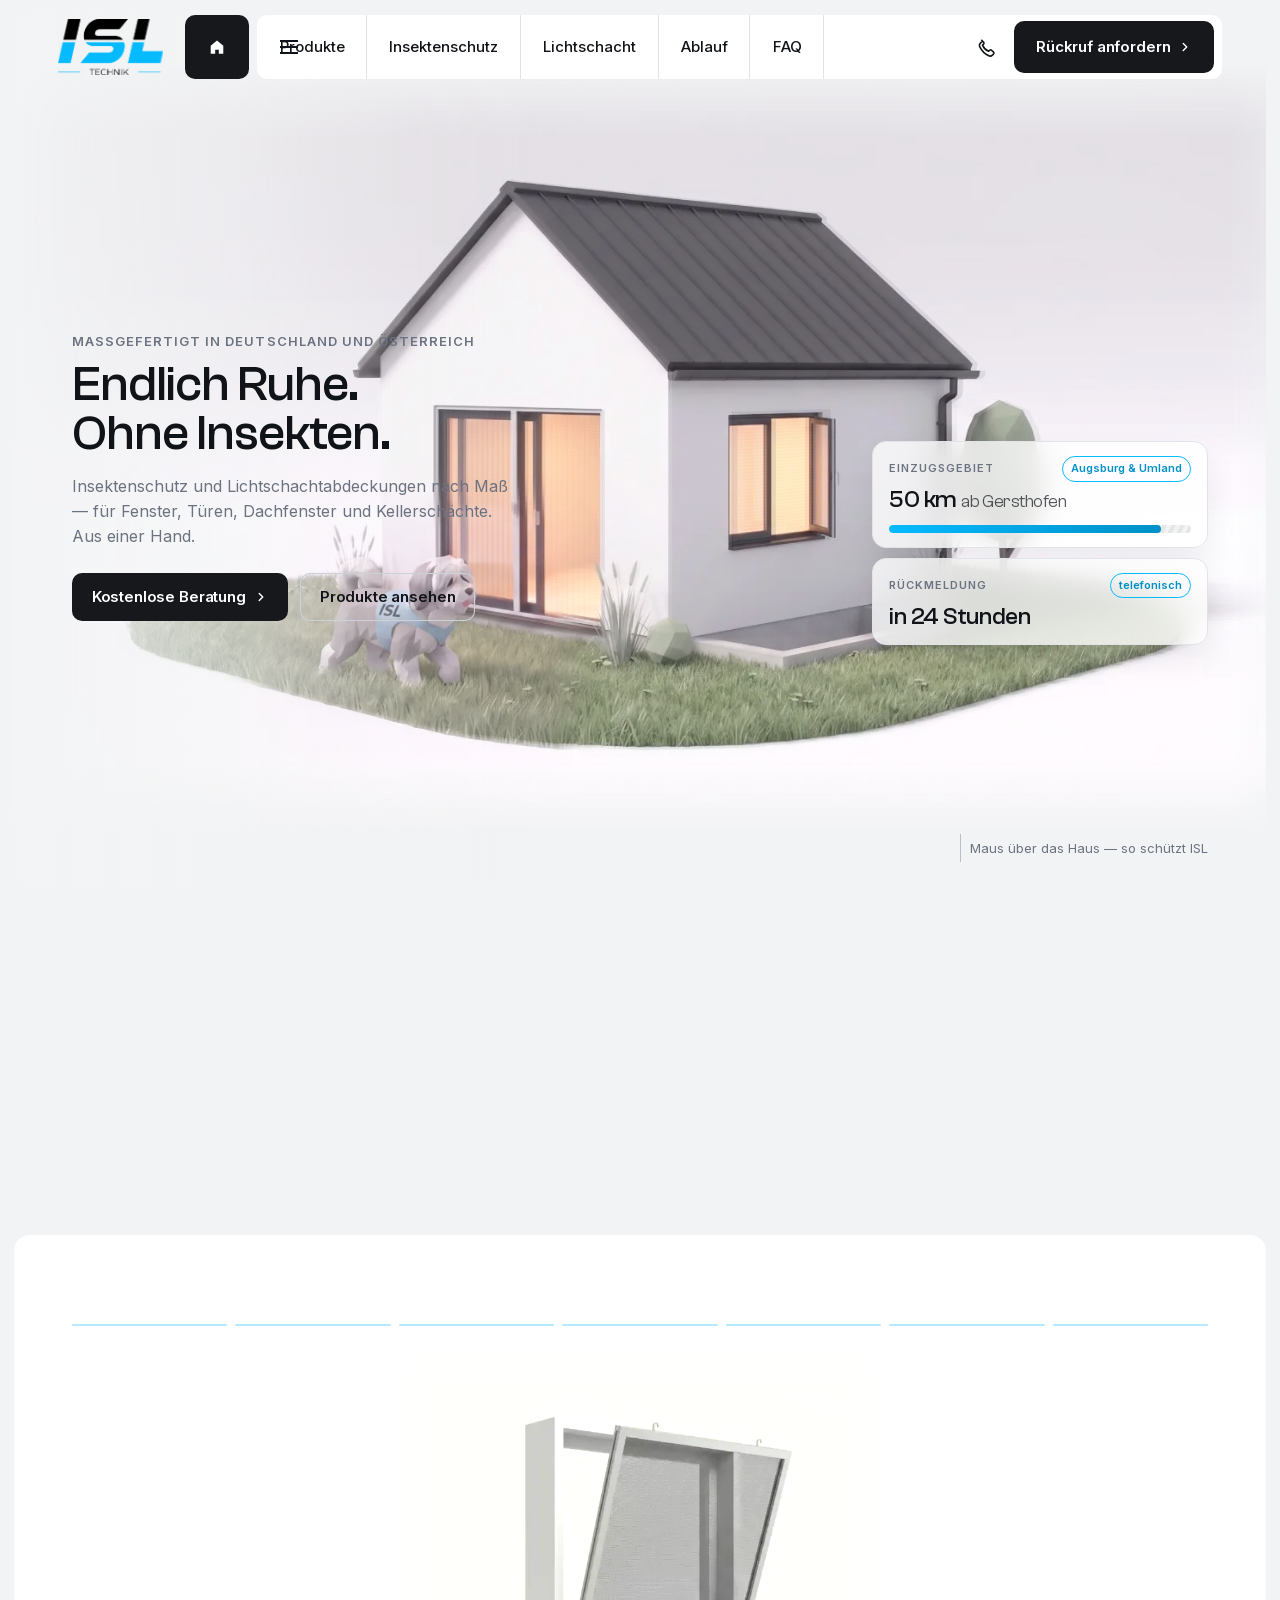
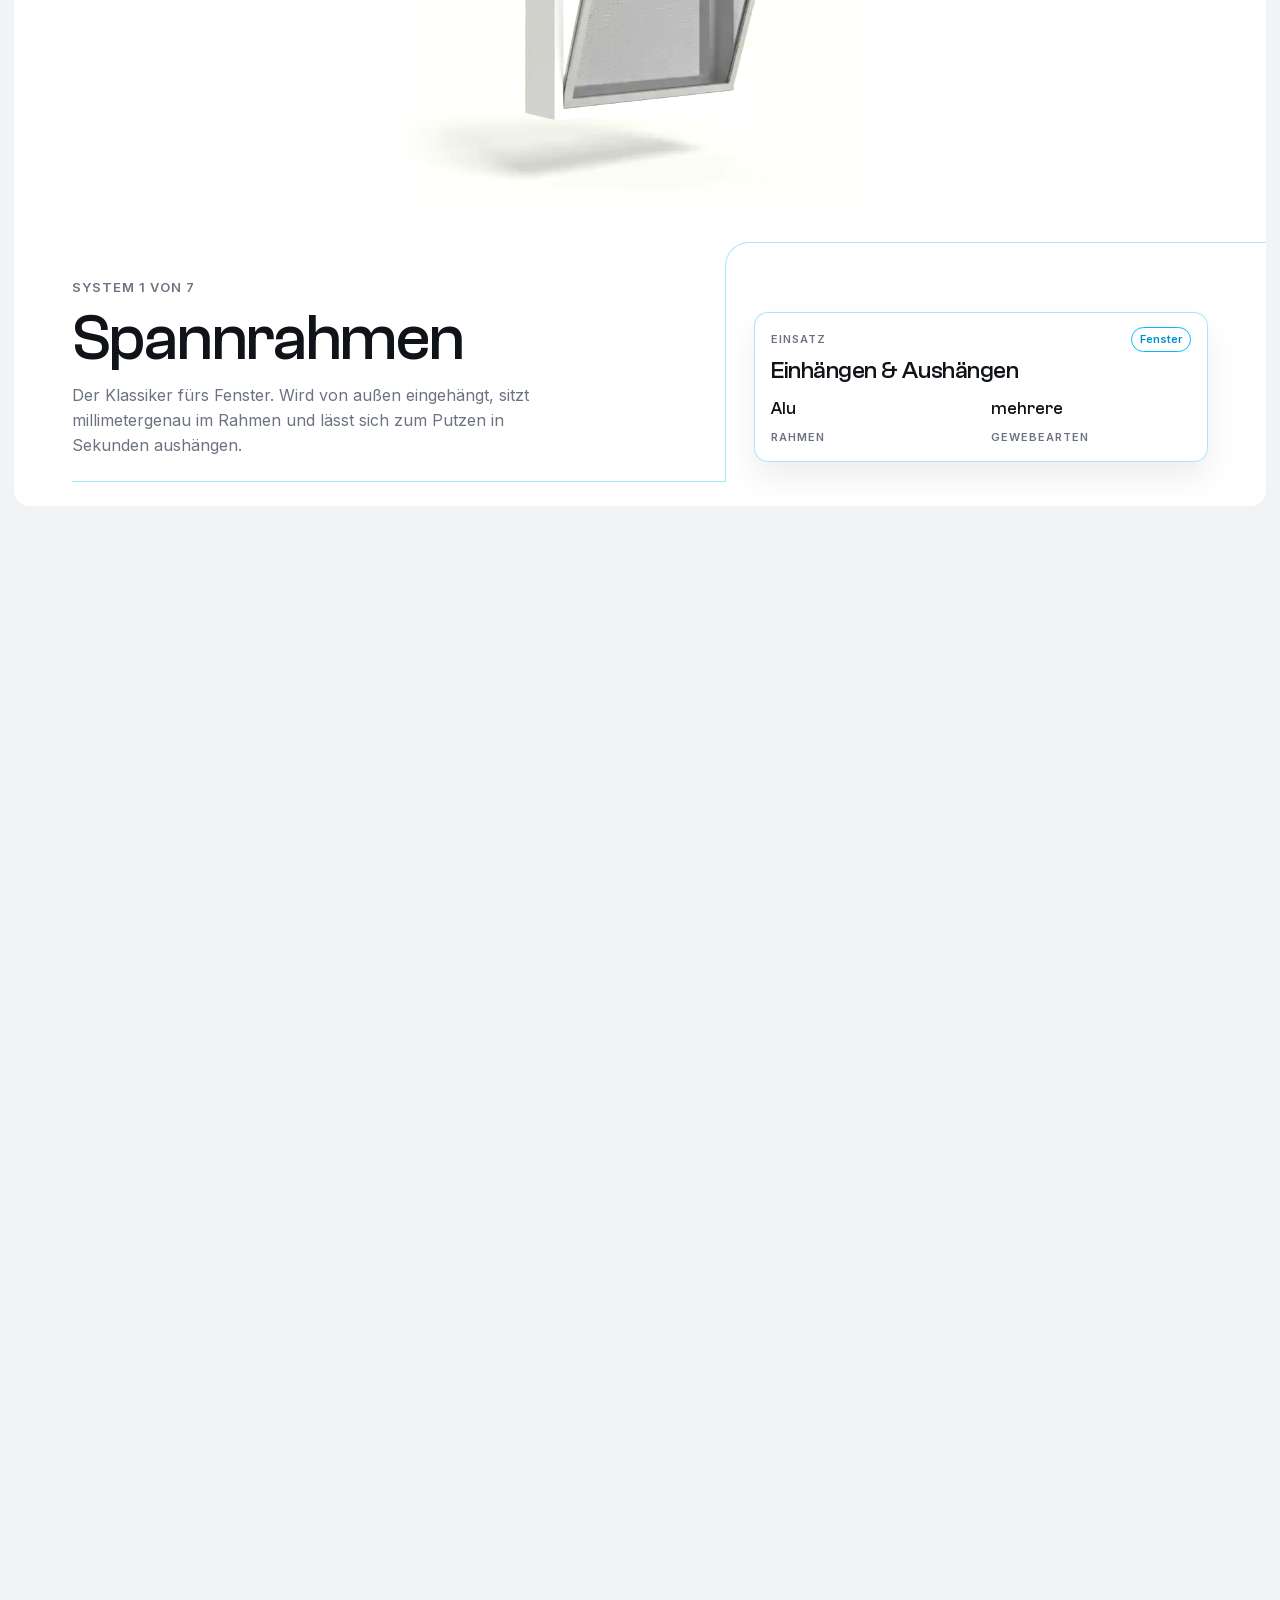
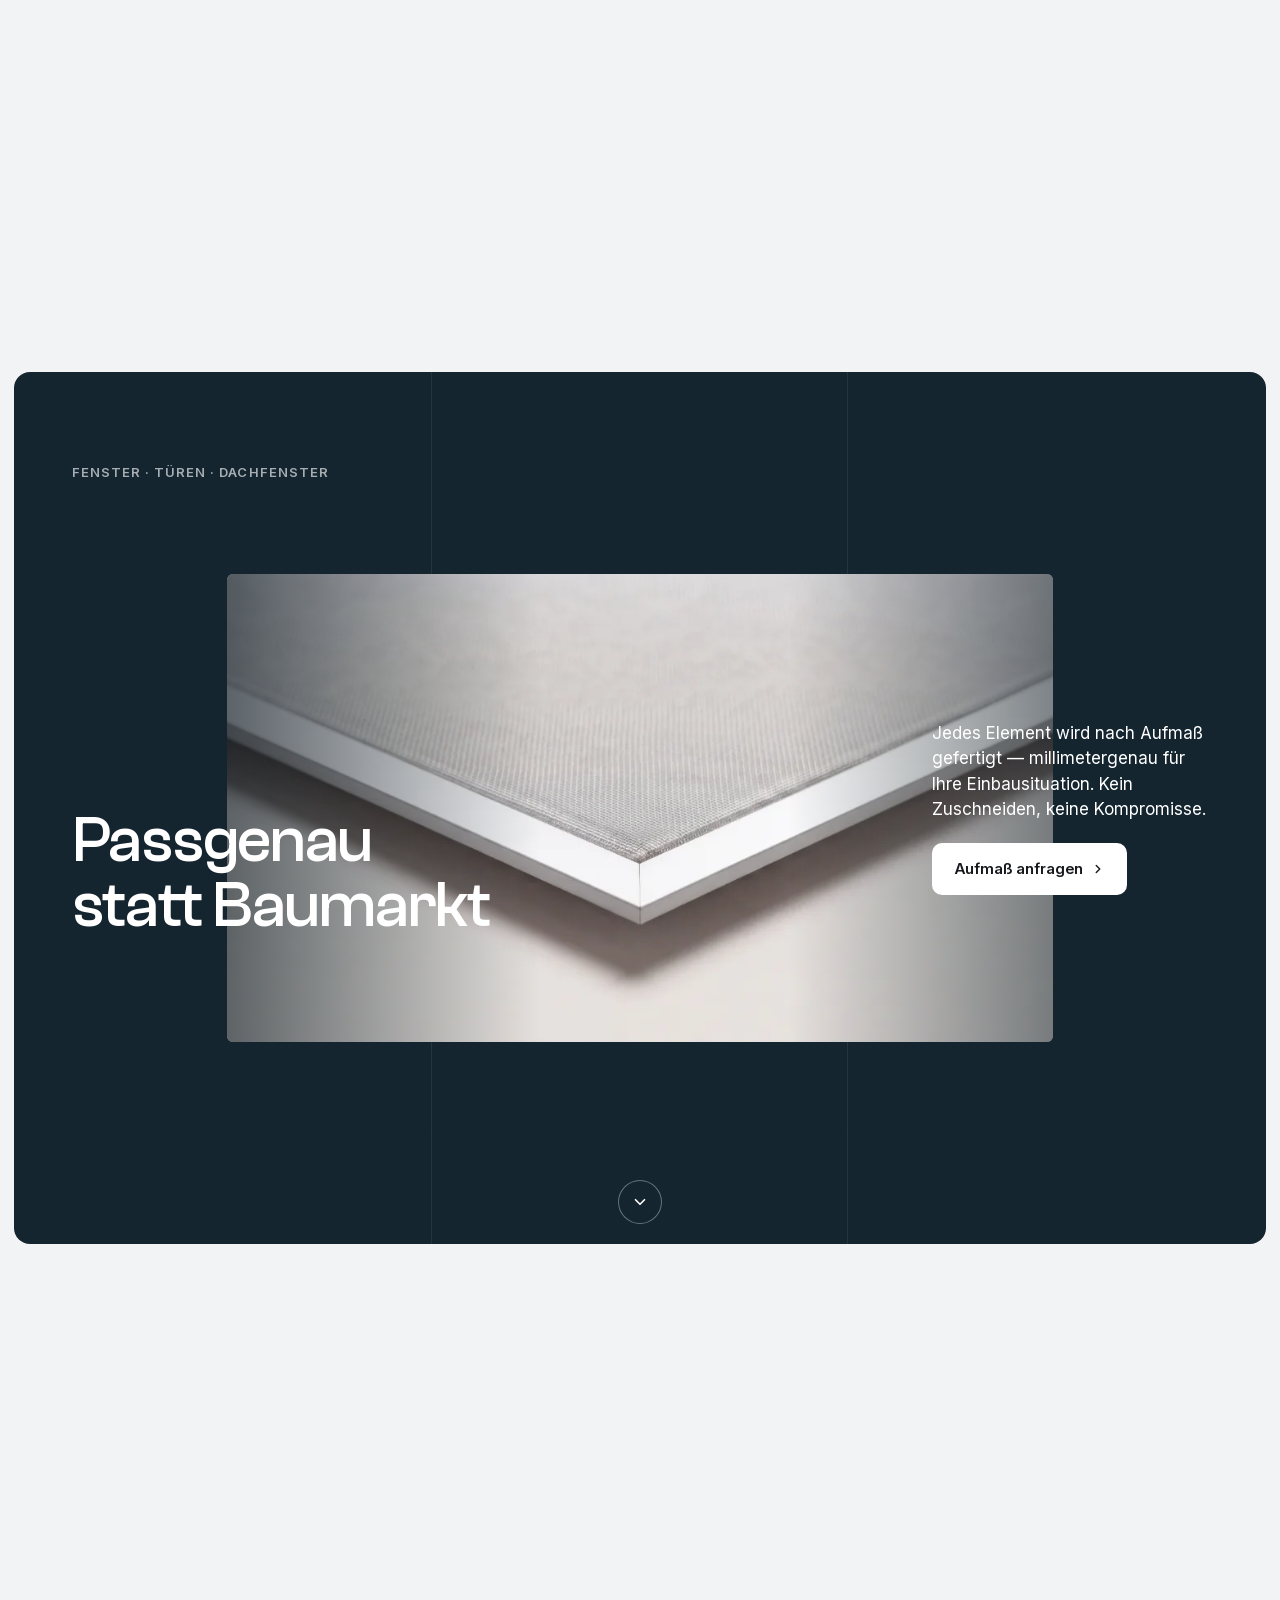
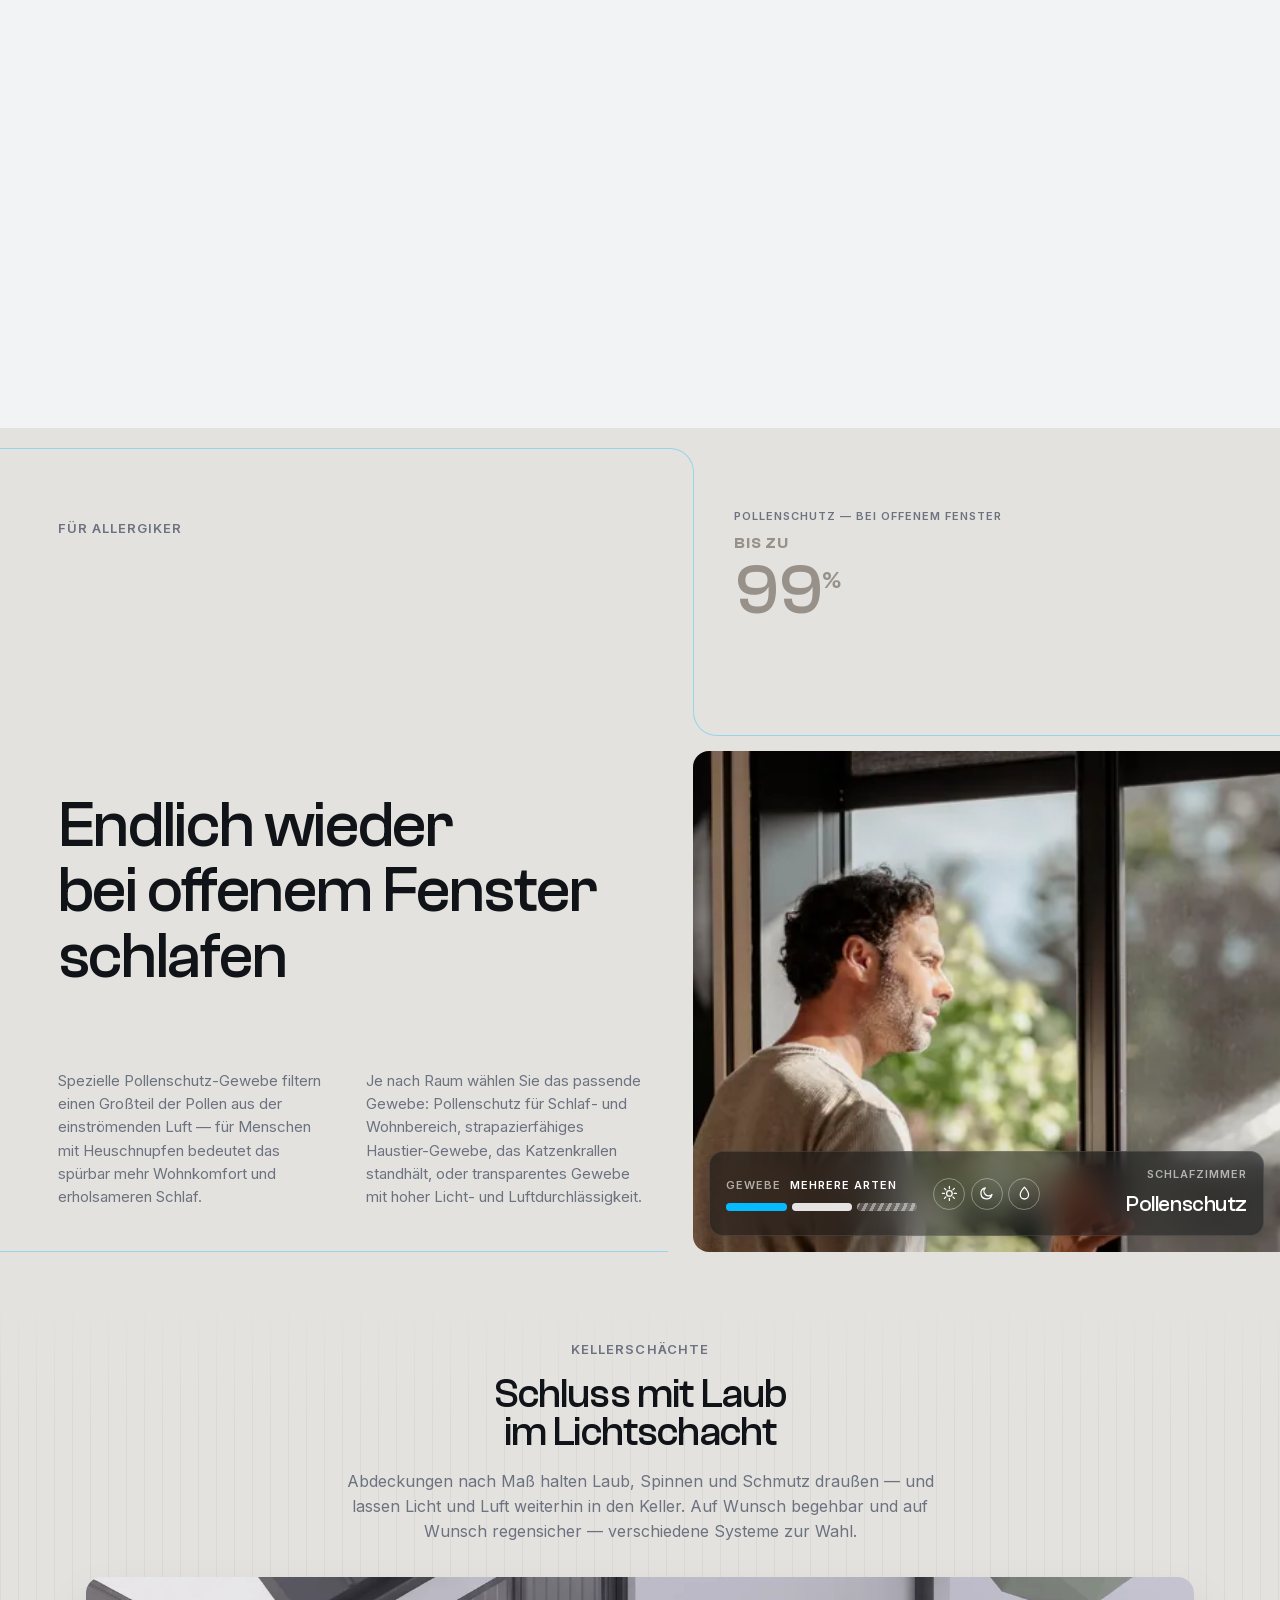
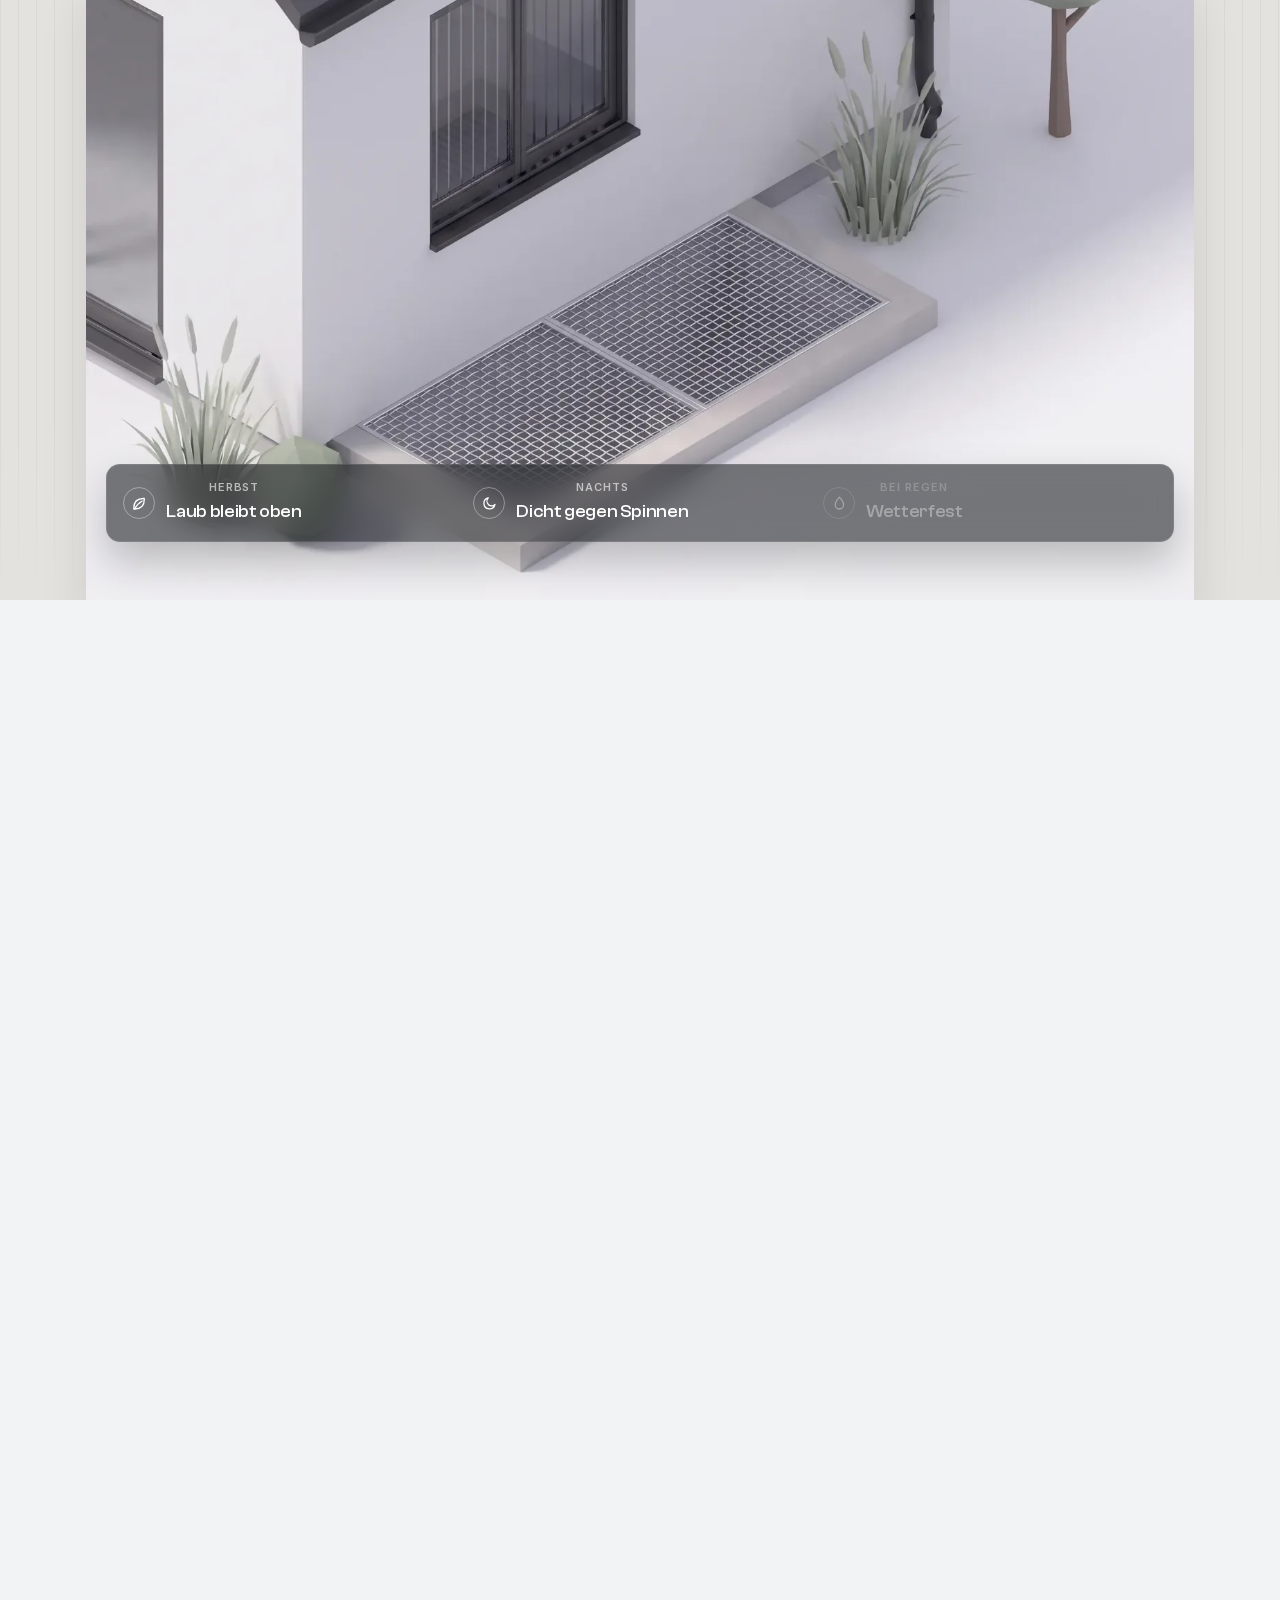
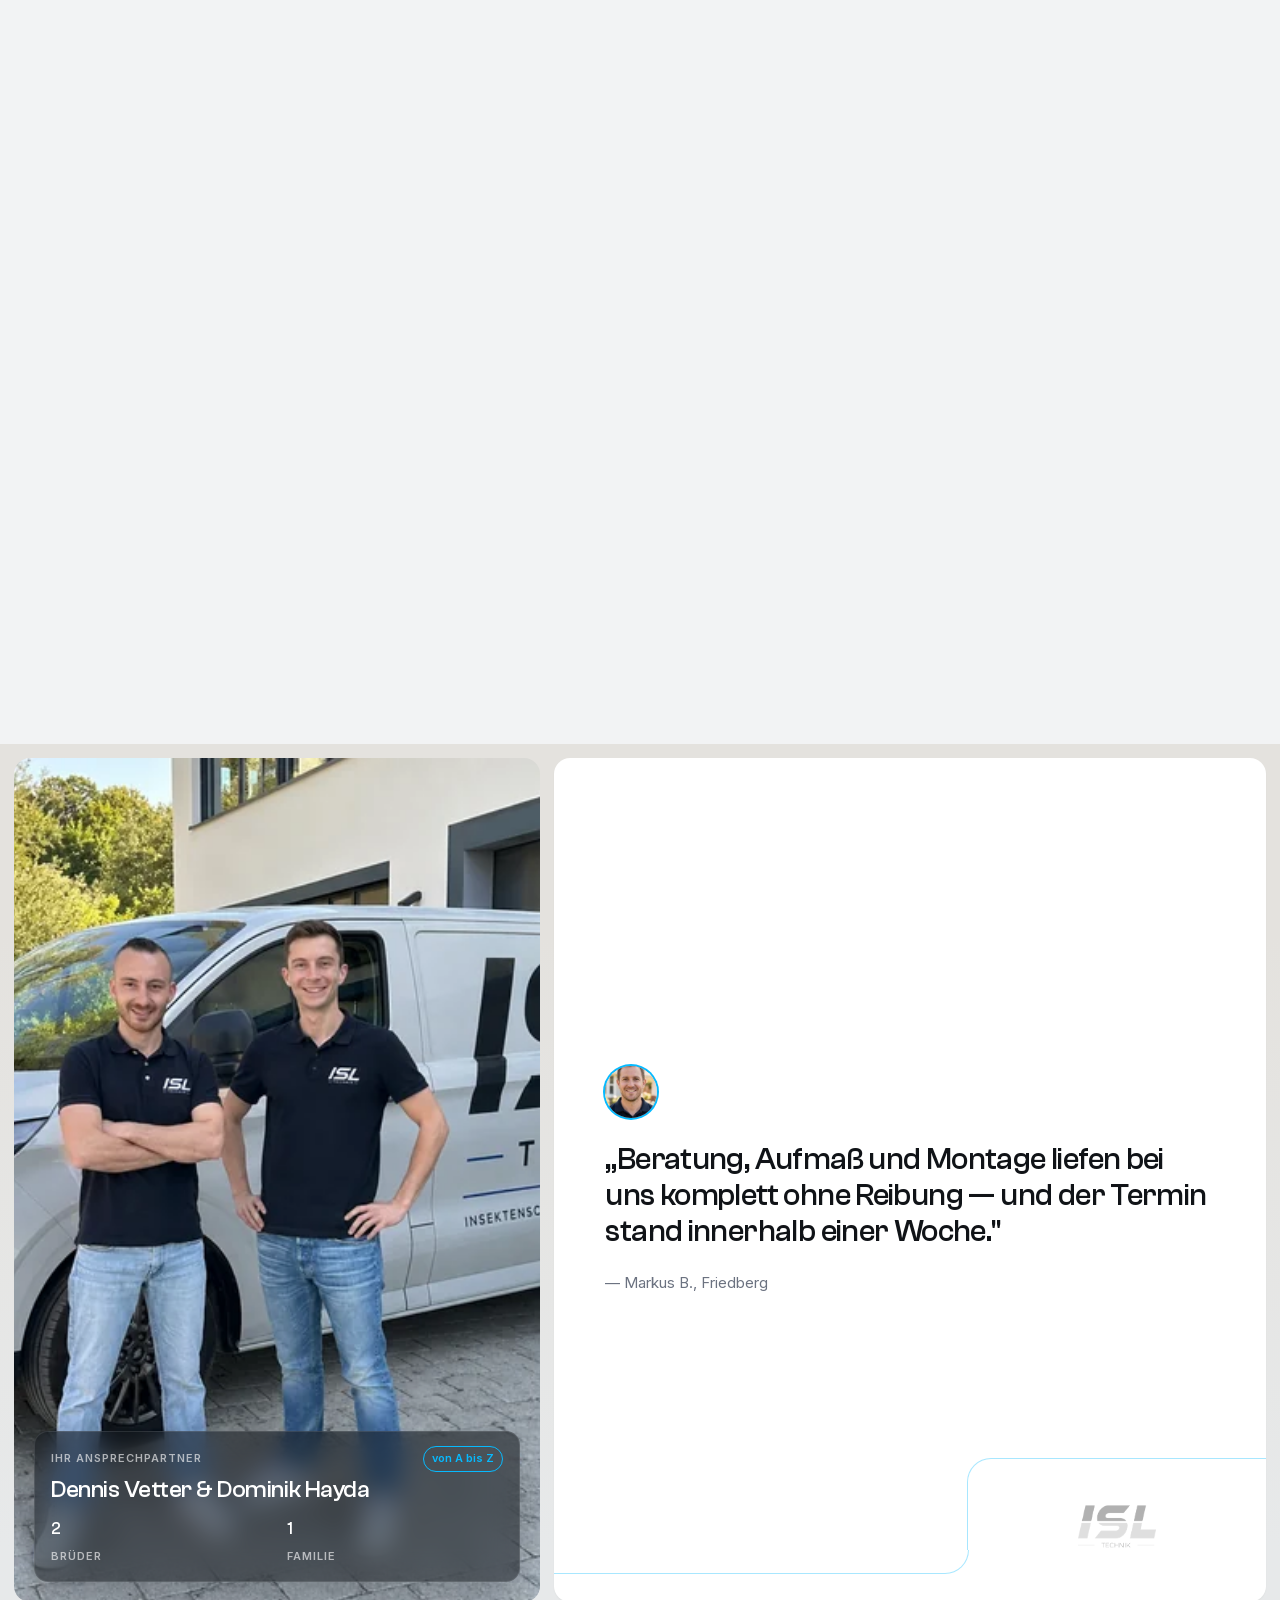
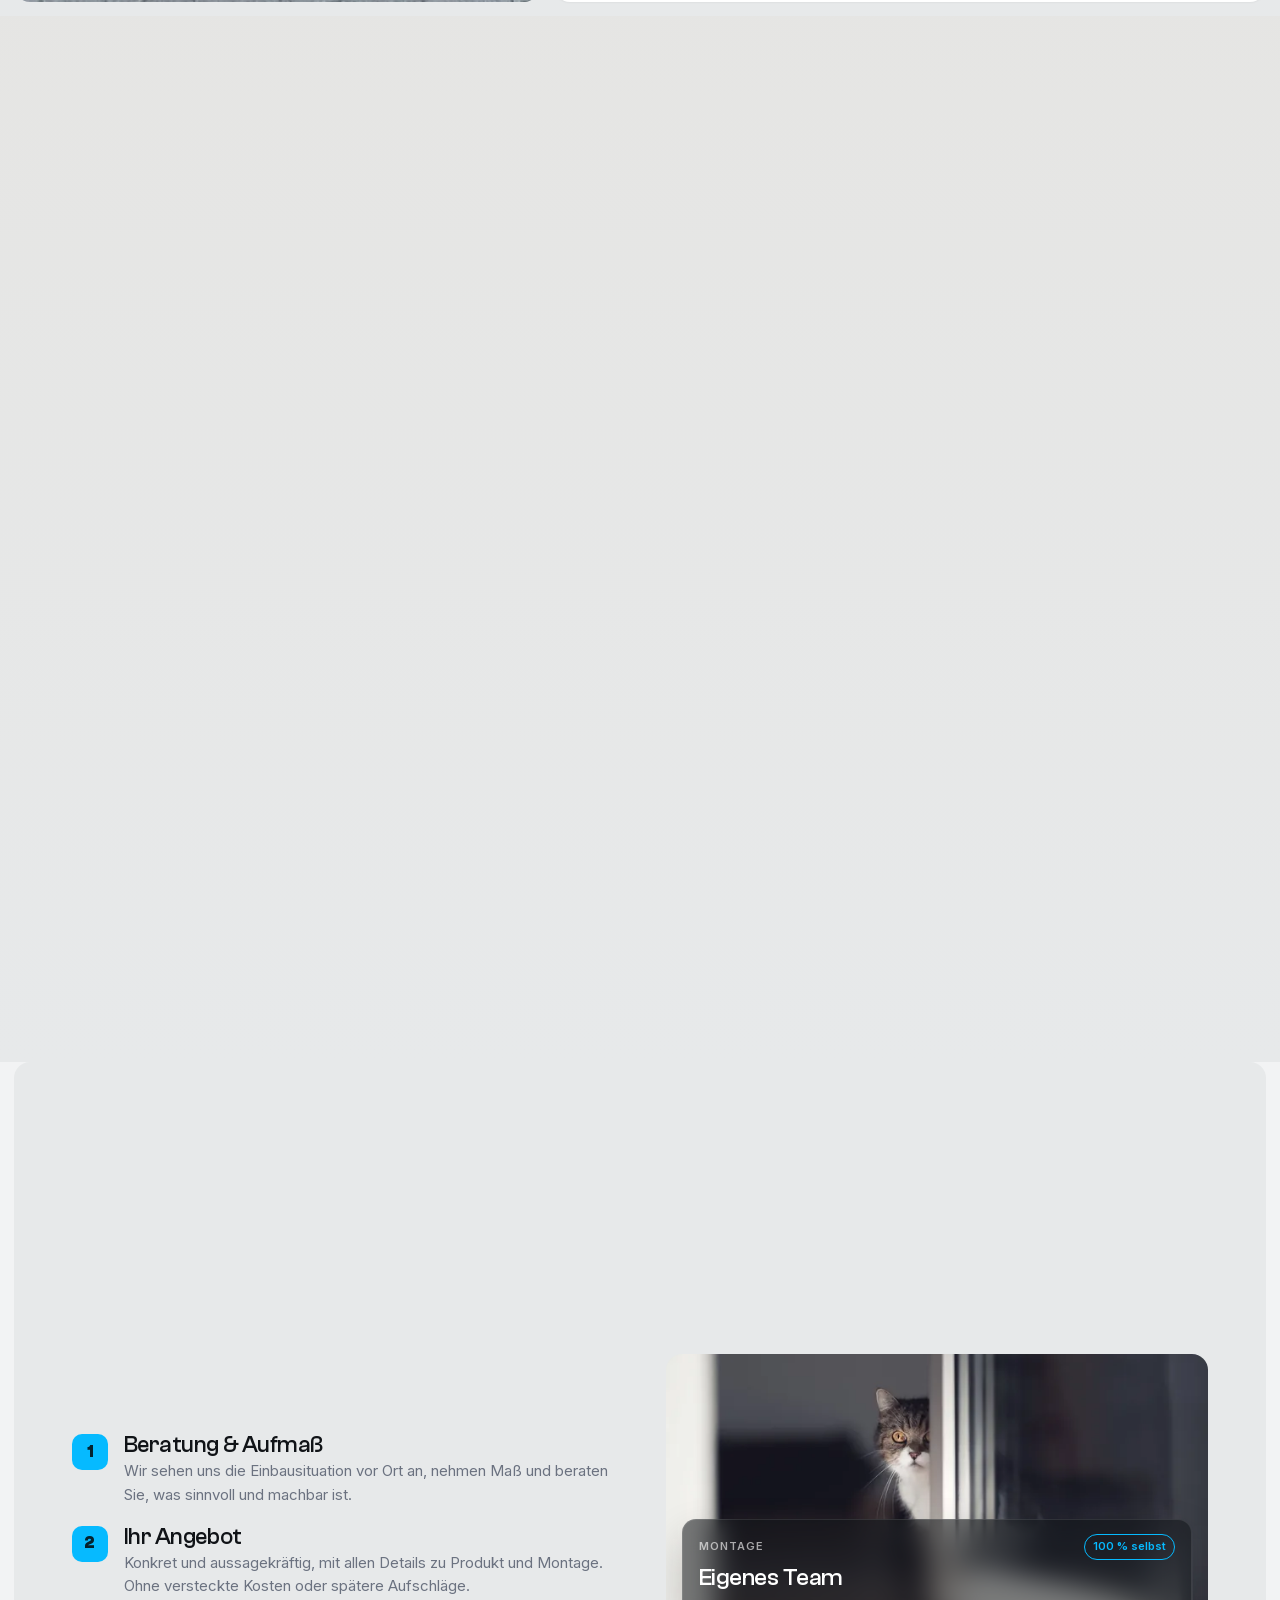
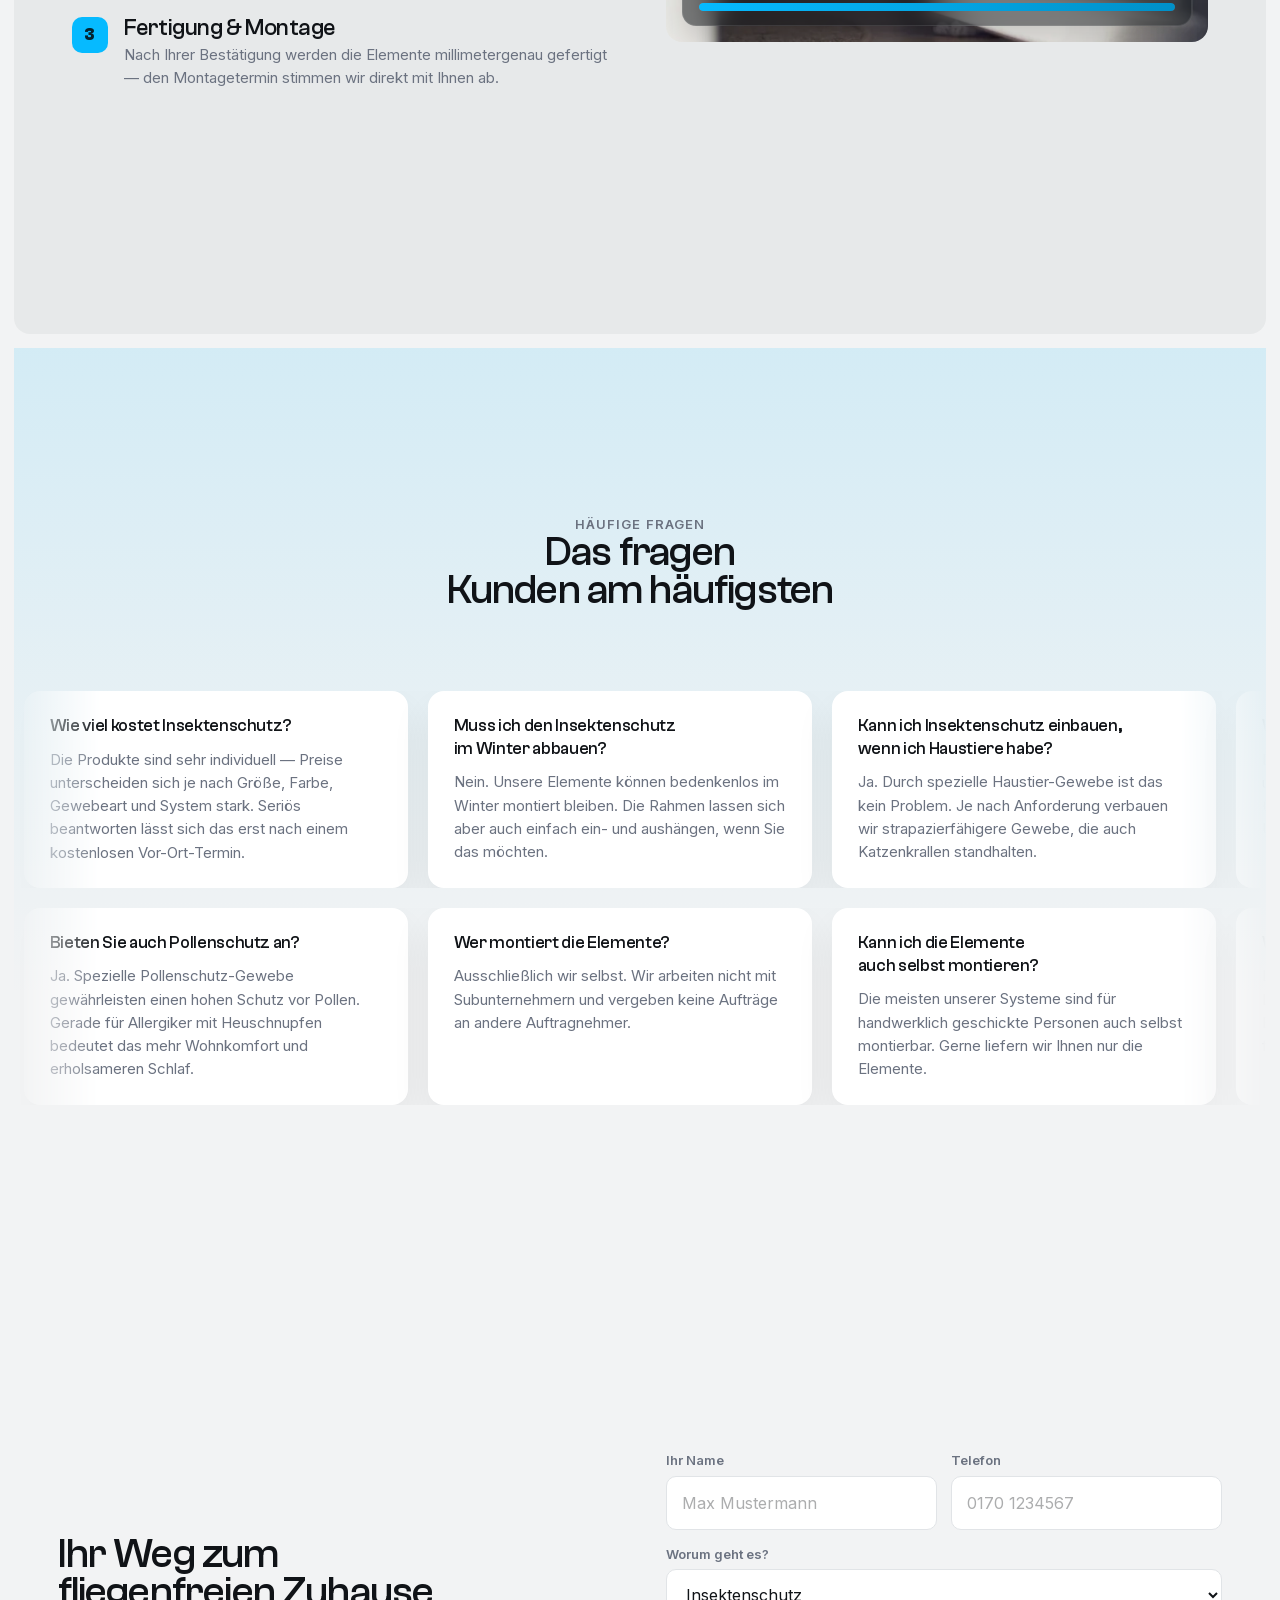
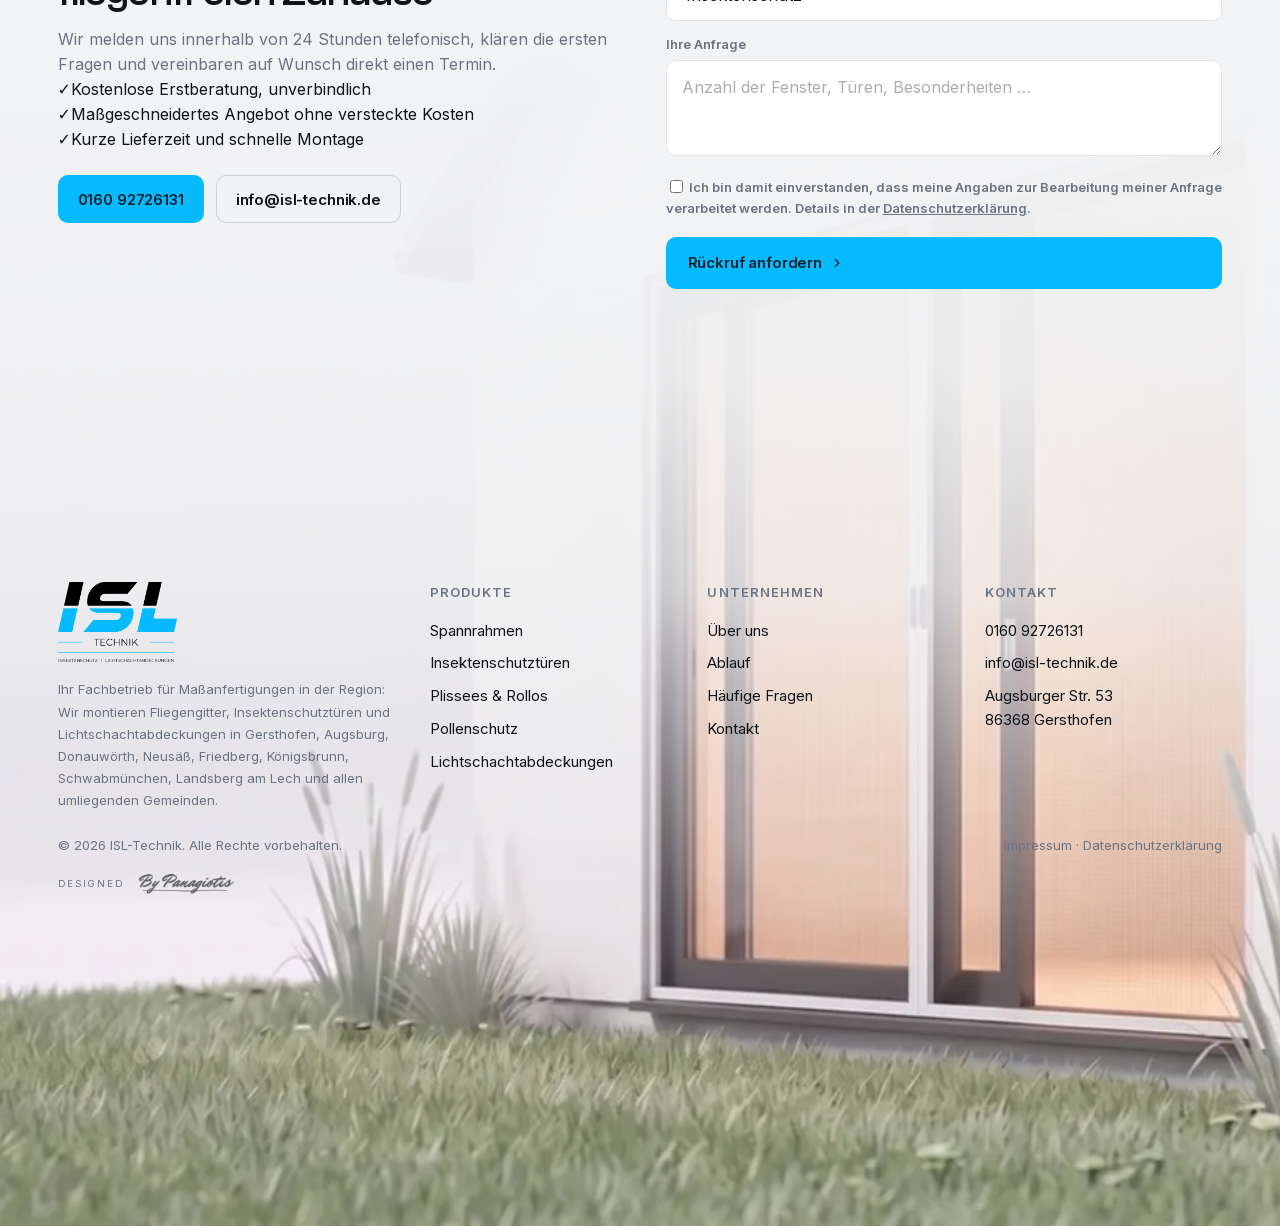
==== commit fe84cc8a: "Kundenstimmen mobil: Zitate fahren als Spur mit dem Scroll mit, Punkte, kein Blur-Glas im geklebten " ====
--- a/index.html
+++ b/index.html
@@ -498,6 +498,10 @@
       <div class="voices__brand" aria-hidden="true">
         <img src="img/logo.png" alt="" width="900" height="479" loading="lazy">
       </div>
+      <!-- Mobil (gepinnt) fahren die Zitate als Spur mit dem Scroll mit
+           (--vpos aus main.js); am Desktop ist die Spur display:contents
+           und die Zitate ueberblenden wie bisher. -->
+      <div class="voices__track">
       <blockquote class="voice is-active" data-i="0">
         <div class="voice__avatar"><img src="img/produkte/avatar-1-128.webp" srcset="img/produkte/avatar-1-128.webp 1x, img/produkte/avatar-1-256.webp 2x" width="128" height="128" alt="" loading="lazy"></div>
         <p class="voice__text">„Beratung, Aufmaß und Montage liefen bei uns komplett ohne Reibung — und der Termin stand innerhalb einer Woche."</p>
@@ -513,6 +517,8 @@
         <p class="voice__text">„Seit dem Pollenschutz am Schlafzimmerfenster schlafe ich im Frühjahr endlich wieder durch."</p>
         <p class="voice__who">— Julia M., Königsbrunn</p>
       </blockquote>
+      </div>
+      <div class="voices__dots" aria-hidden="true"><i class="is-active"></i><i></i><i></i></div>
     </div>
   </div>
 </section>
--- a/css/style.css
+++ b/css/style.css
@@ -926,6 +926,10 @@
 @media (max-width:63.99rem){.voices__brand{display:none}}
 .voices__quotes{position:relative;background:var(--bg-card);box-shadow:0 1px 2px rgba(0,0,0,.04);border-radius:var(--radius);
   overflow:hidden;display:flex;align-items:center;padding:clamp(1.5rem,4vw,4rem)}
+/* Spur um die Zitate: am Desktop ohne Layoutwirkung, mobil gepinnt eine
+   scrollgetriebene Reihe (siehe Mobil-Block). Punkte nur mobil. */
+.voices__track{display:contents}
+.voices__dots{display:none}
 .voice{
   position:absolute;left:clamp(1.5rem,4vw,4rem);right:clamp(1.5rem,4vw,4rem);
   opacity:0;transform:translateY(.75rem);
@@ -1242,11 +1246,27 @@
     #stimmen .pin{height:100% !important;padding:0}
     #stimmen .voices__pin{display:flex;flex-direction:column;height:100%;gap:0}
     #stimmen .voices__media{flex:0 0 42%;border-radius:0;aspect-ratio:auto}
-    #stimmen .voices__quotes{flex:1;border-radius:0;padding:2rem var(--pad-x);
-      display:flex;align-items:center;min-height:0}
-    #stimmen .voice{position:absolute;left:var(--pad-x);right:var(--pad-x);display:block}
-    #stimmen .voice:not(.is-active){opacity:0;pointer-events:none}
-    #stimmen .voice.is-active{opacity:1}
+    /* Zitate als Spur, die mit dem Scroll mitfaehrt (05.09.2026, Pana:
+       das Ueberblenden bei stehender Karte fuehlte sich „nicht smooth" an).
+       --vpos (0..2, aus main.js, mit Verweilen an jedem Zitat) schiebt die
+       Spur um je eine Kartenbreite; das naechste Zitat lugt rechts an. */
+    #stimmen .voices__quotes{flex:1;border-radius:0;padding:1.5rem 0 3rem;
+      display:flex;flex-direction:column;justify-content:center;align-items:stretch;
+      min-height:0;position:relative}
+    #stimmen .voices__track{display:flex;align-items:center;width:100%;
+      transform:translate3d(calc(var(--vpos,0) * -84%),0,0);will-change:transform}
+    #stimmen .voice{position:relative;left:auto;right:auto;display:block;
+      flex:0 0 84%;box-sizing:border-box;padding-left:var(--pad-x);padding-right:1rem;
+      opacity:1;transform:none;transition:none;pointer-events:auto}
+    #stimmen .voices__dots{position:absolute;left:var(--pad-x);bottom:1.5rem;
+      display:flex;gap:.375rem}
+    #stimmen .voices__dots i{width:.375rem;height:.375rem;border-radius:999px;
+      background:rgba(16,19,23,.18);transition:width .3s var(--ease-out),background .3s var(--ease-out)}
+    #stimmen .voices__dots i.is-active{width:1.25rem;background:var(--accent)}
+    /* Blur-Glas im geklebten Bereich kostet iOS beim Scrollen Bilder —
+       mobil ein deckenderer Ton ohne backdrop-filter */
+    #stimmen .voices__media .glass{-webkit-backdrop-filter:none;backdrop-filter:none;
+      background:rgba(16,19,23,.55)}
     .voice__text{font-size:clamp(1.25rem,5.5vw,1.625rem)}
   }
 
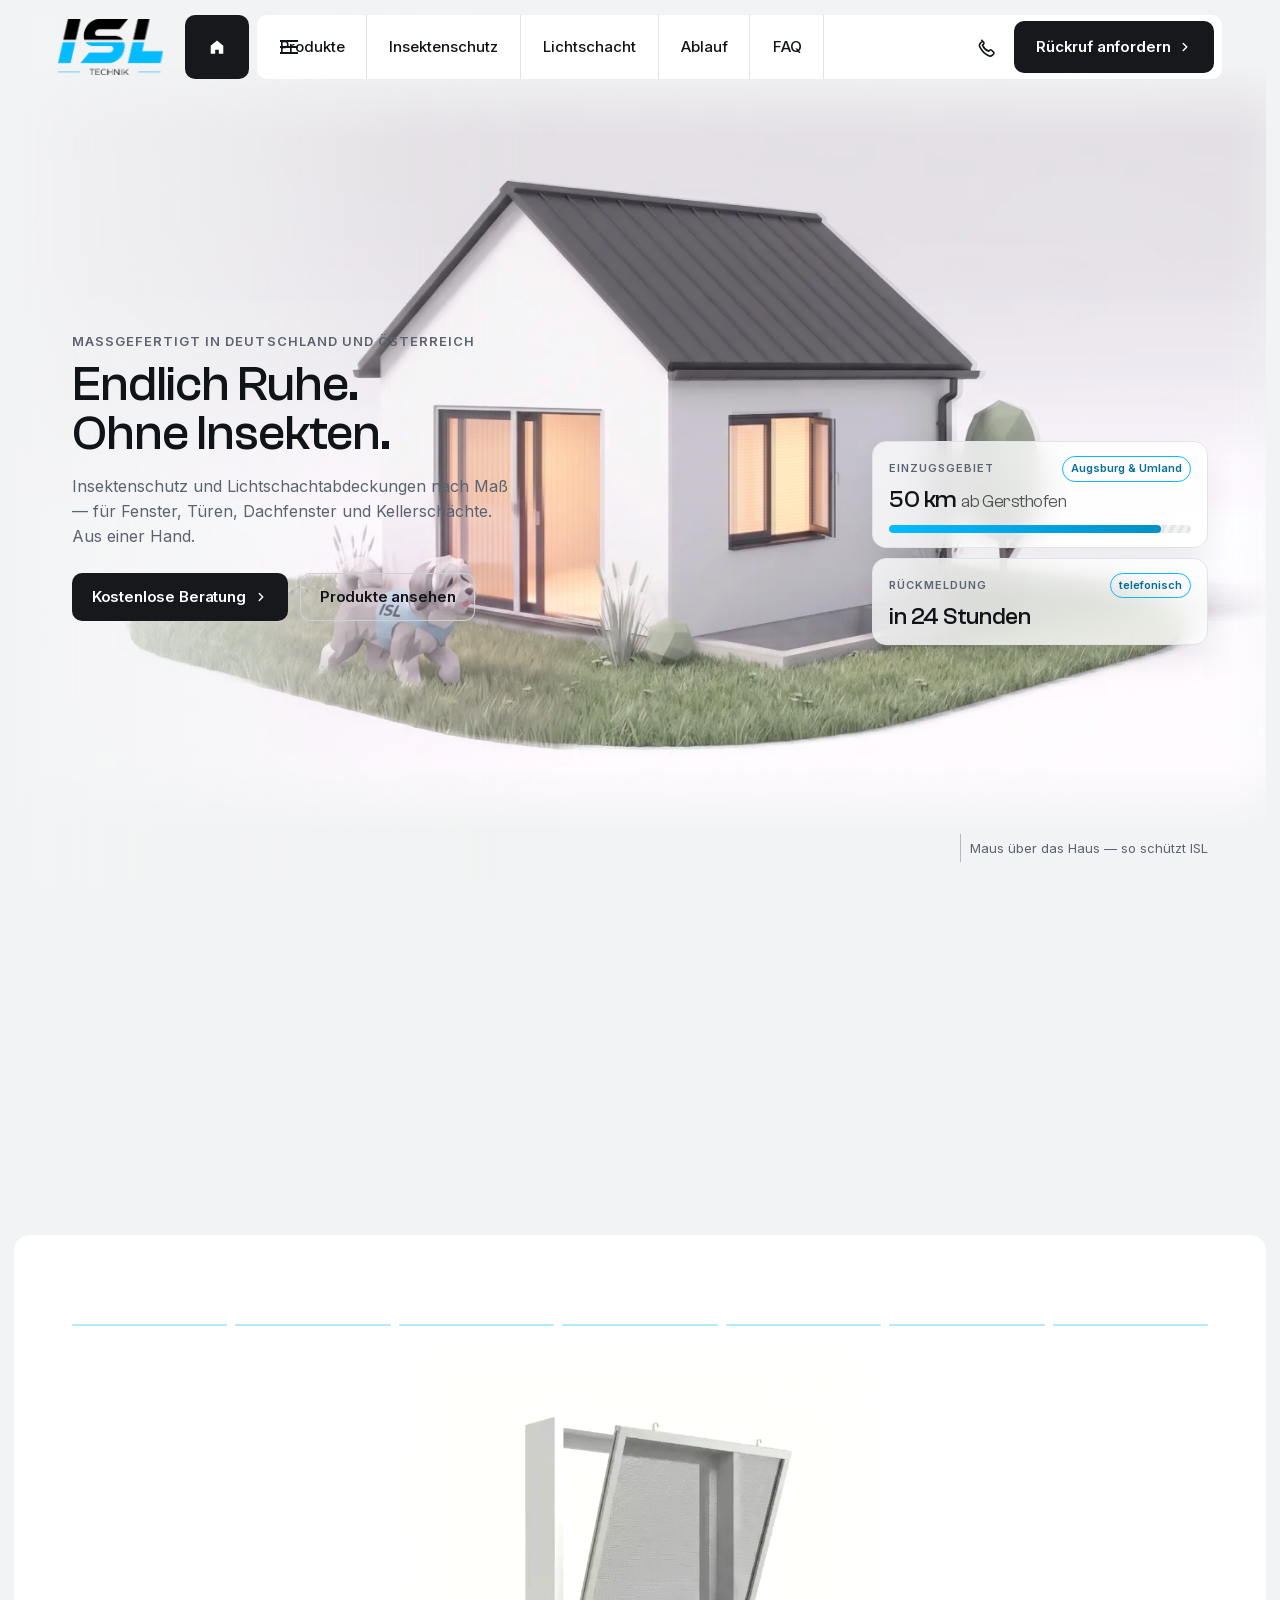
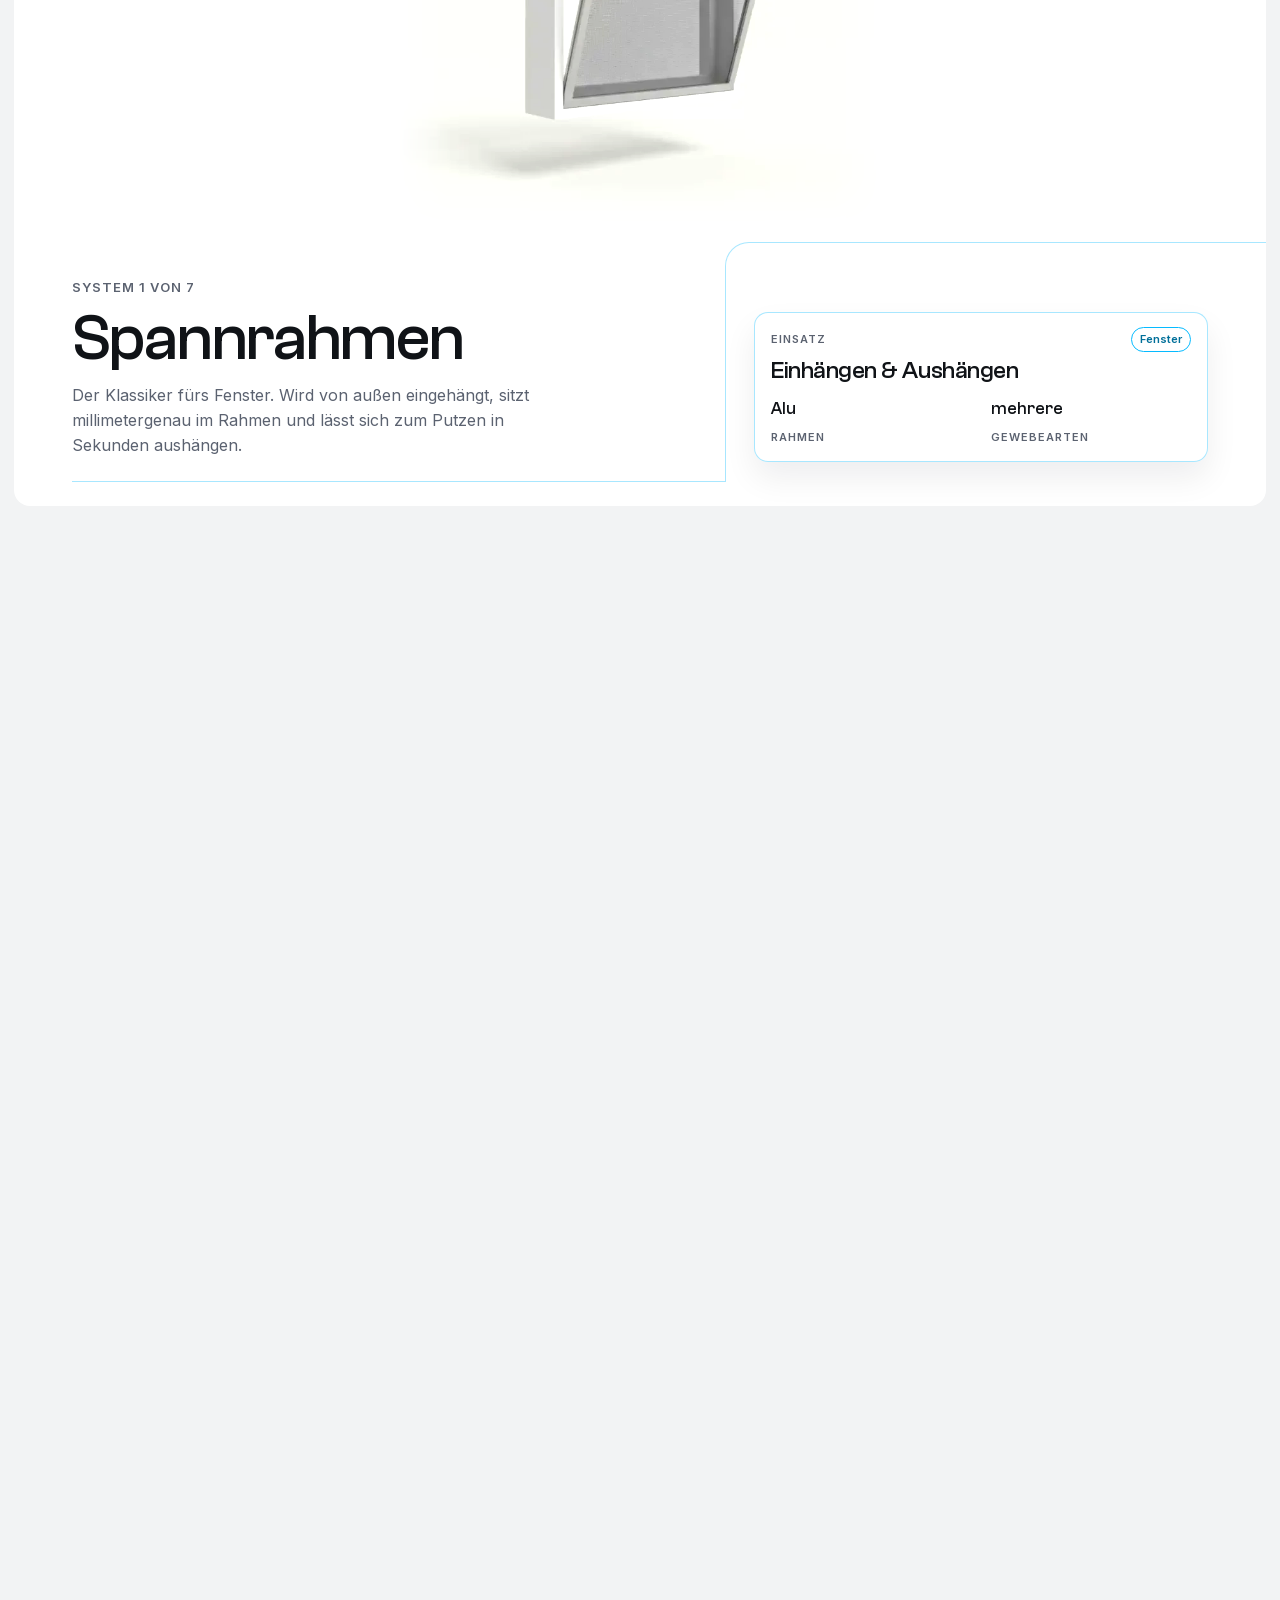
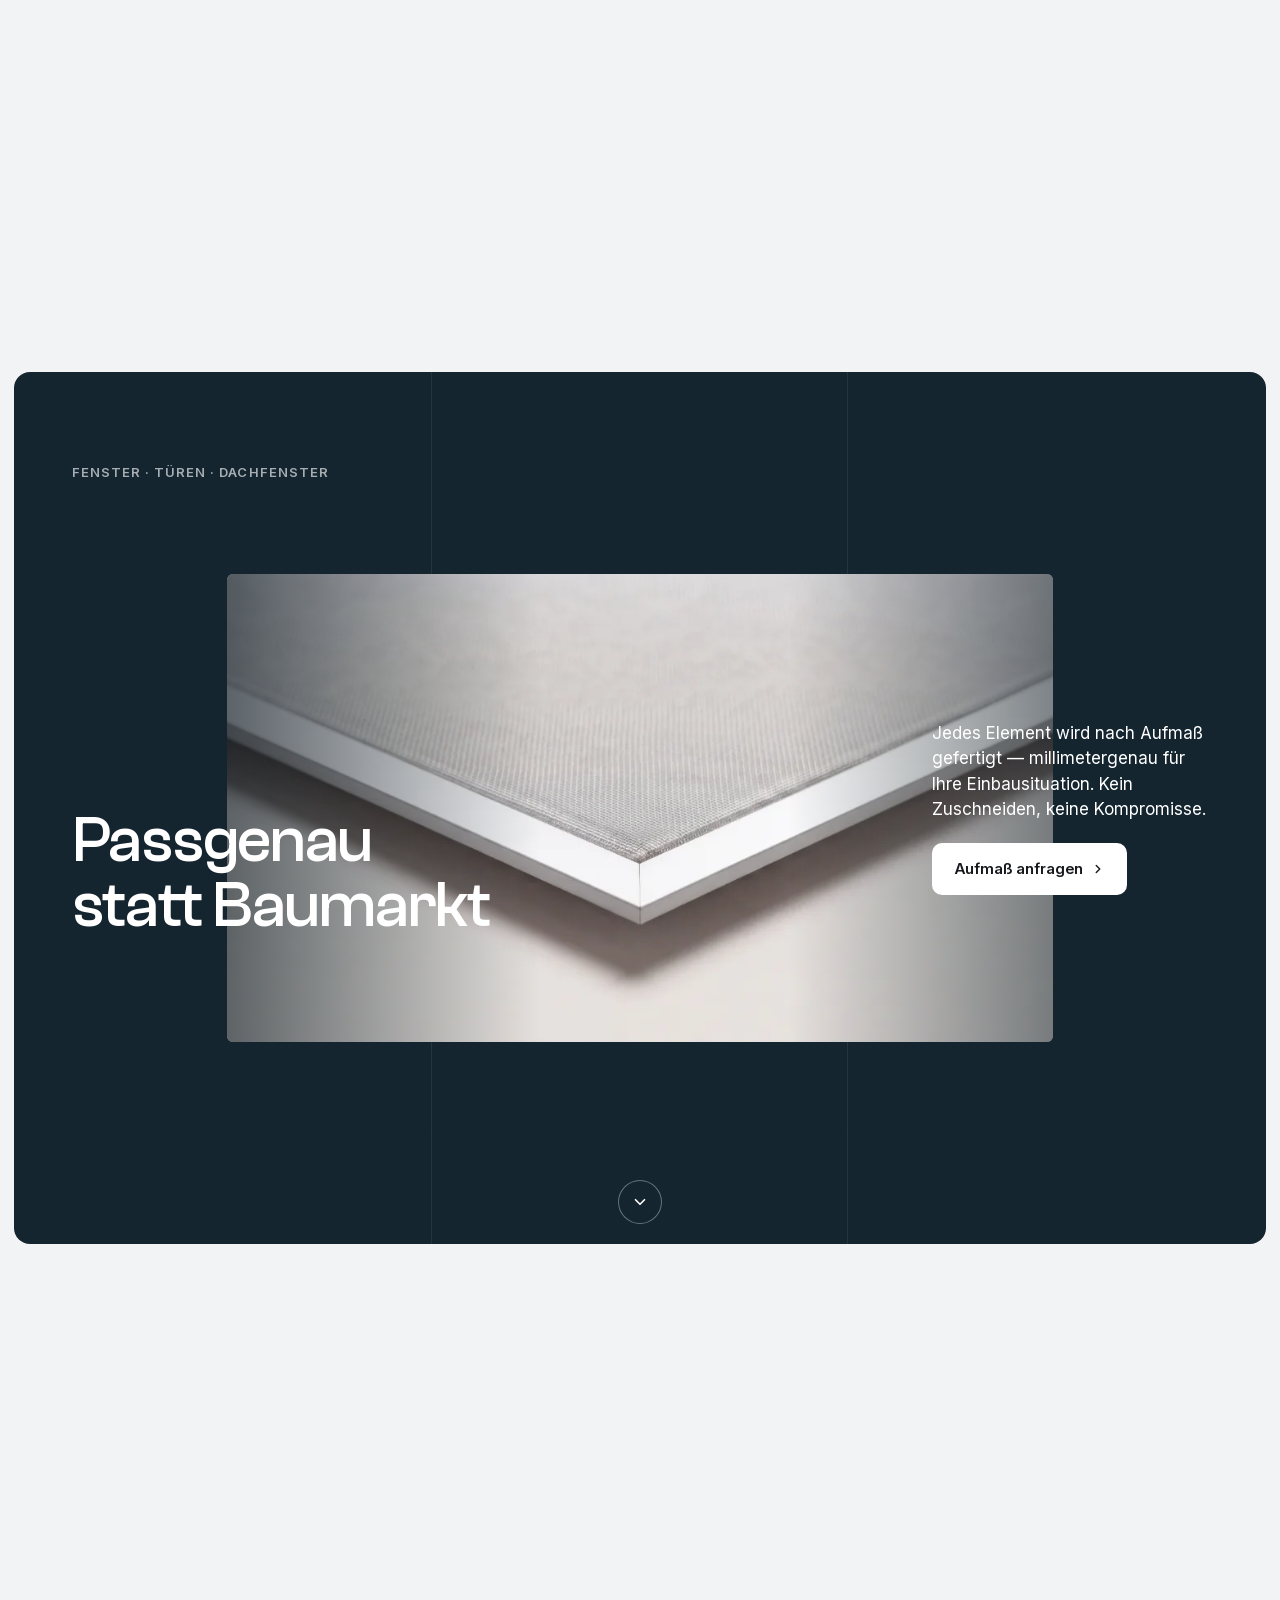
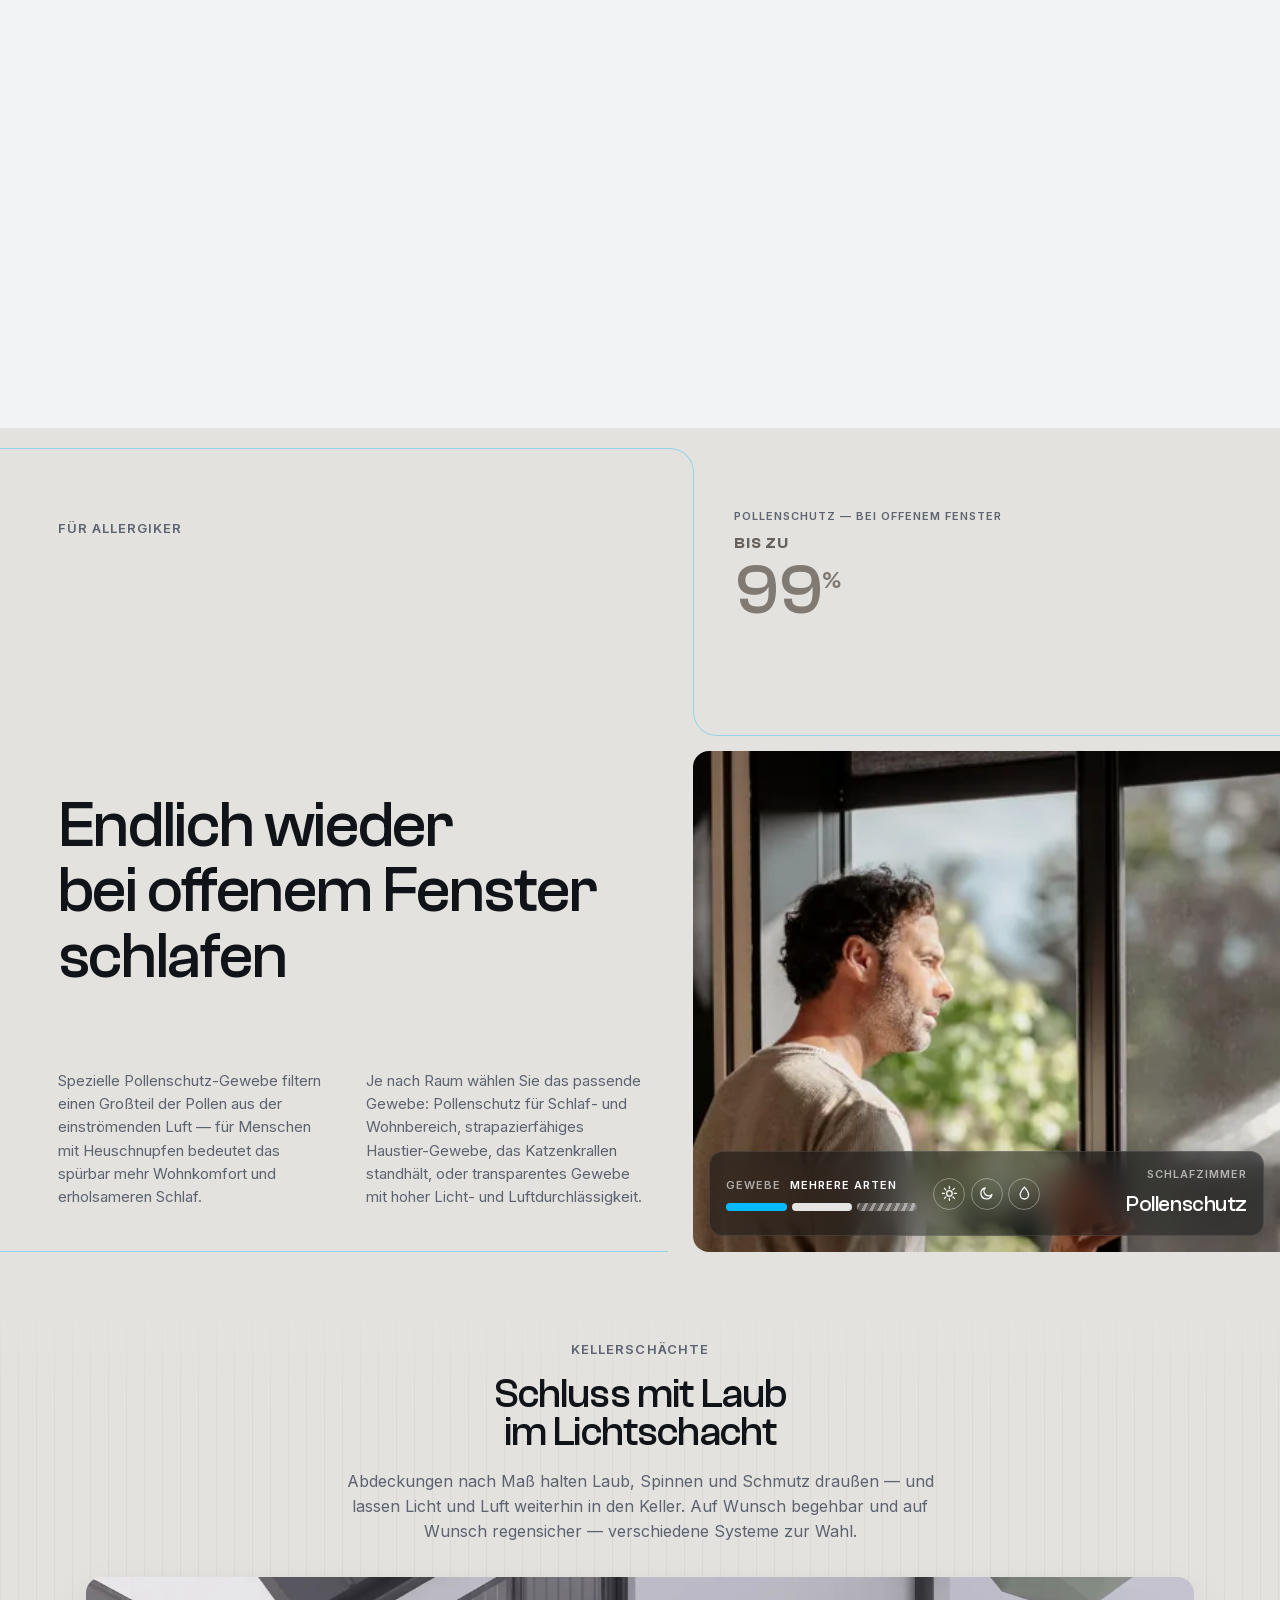
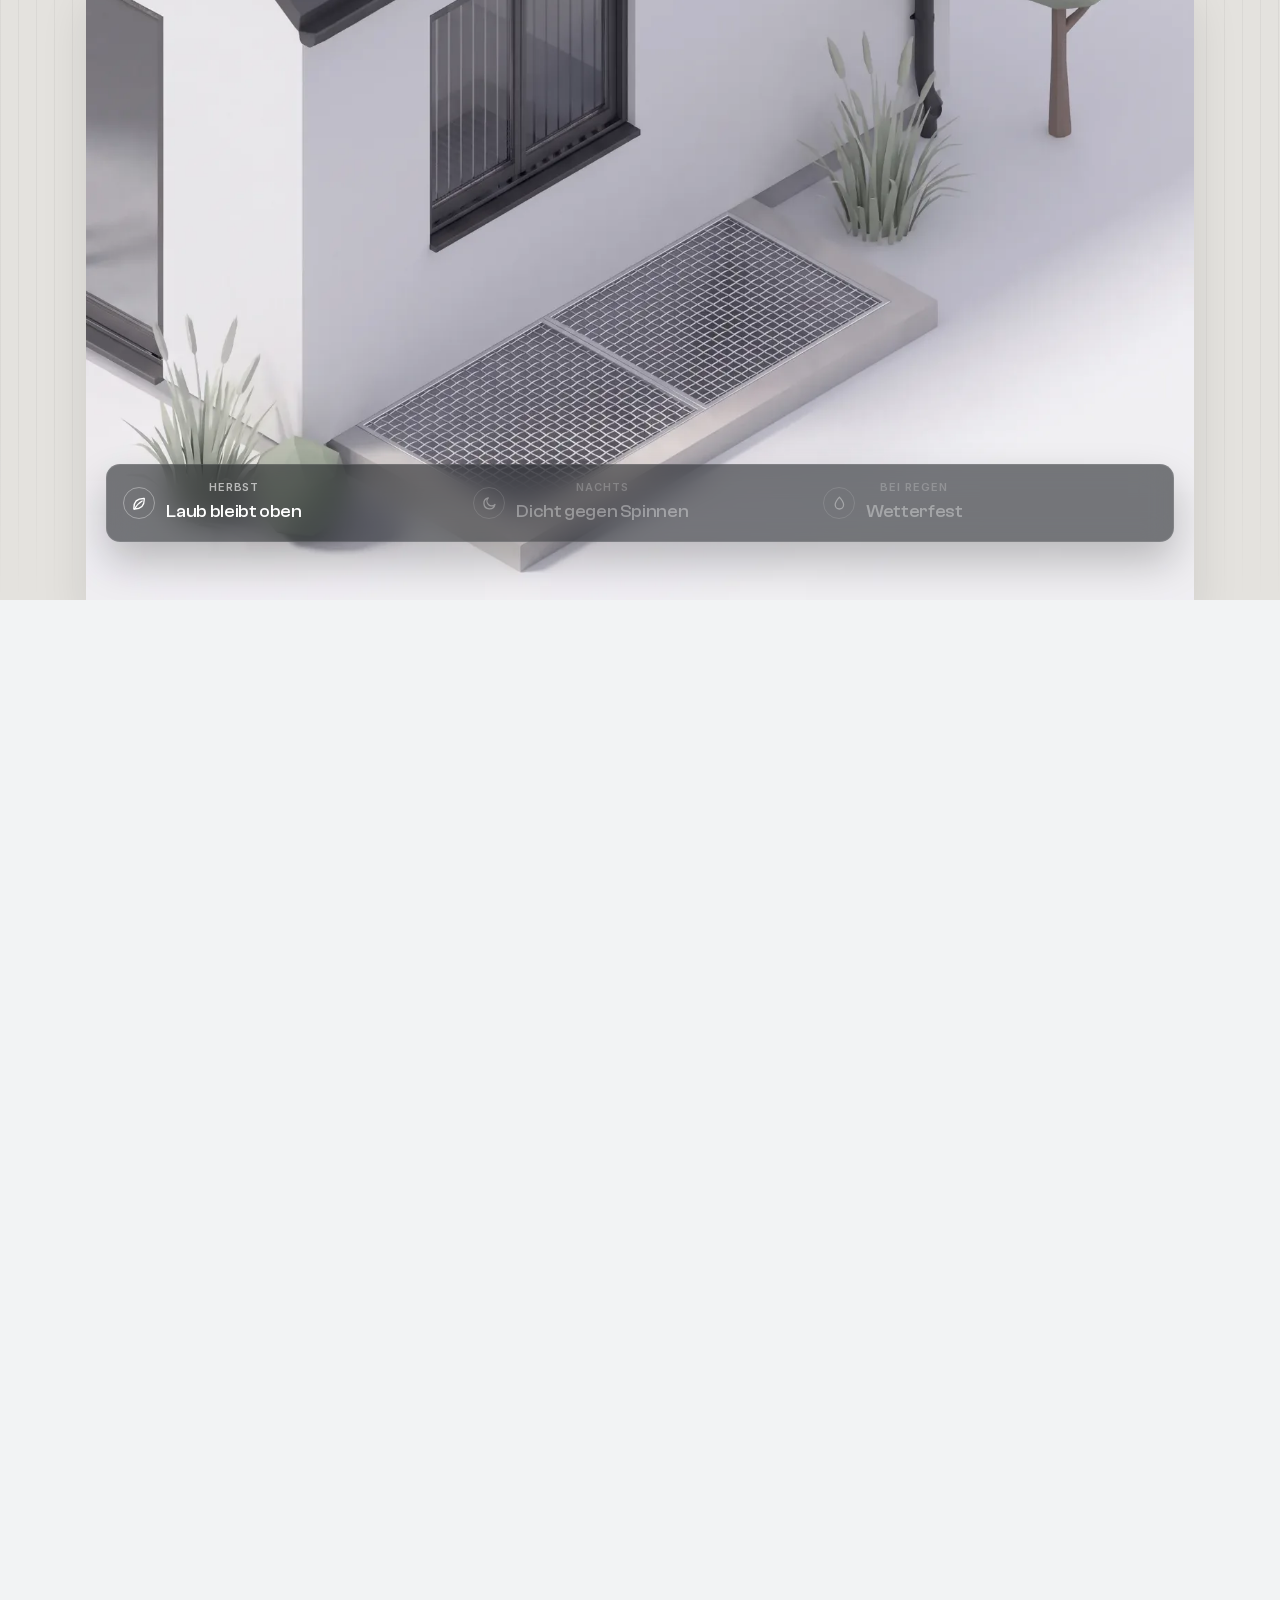
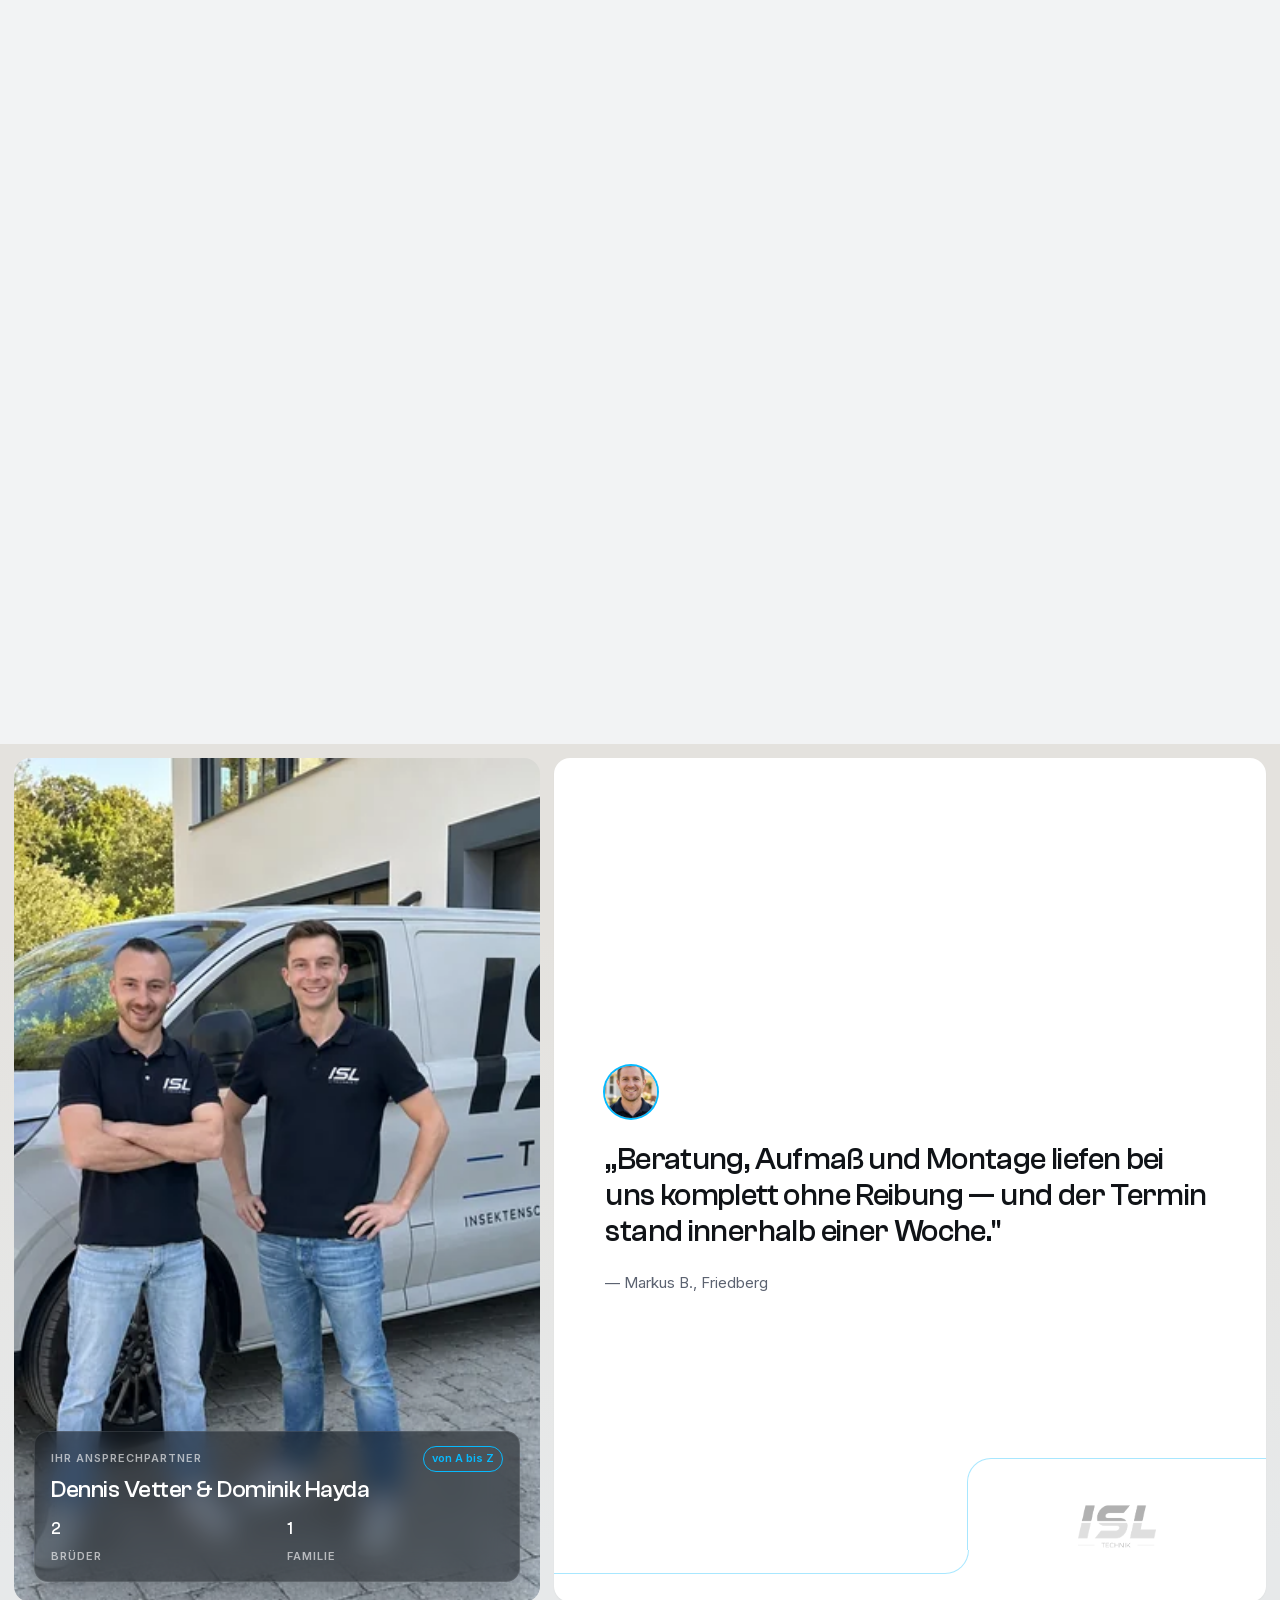
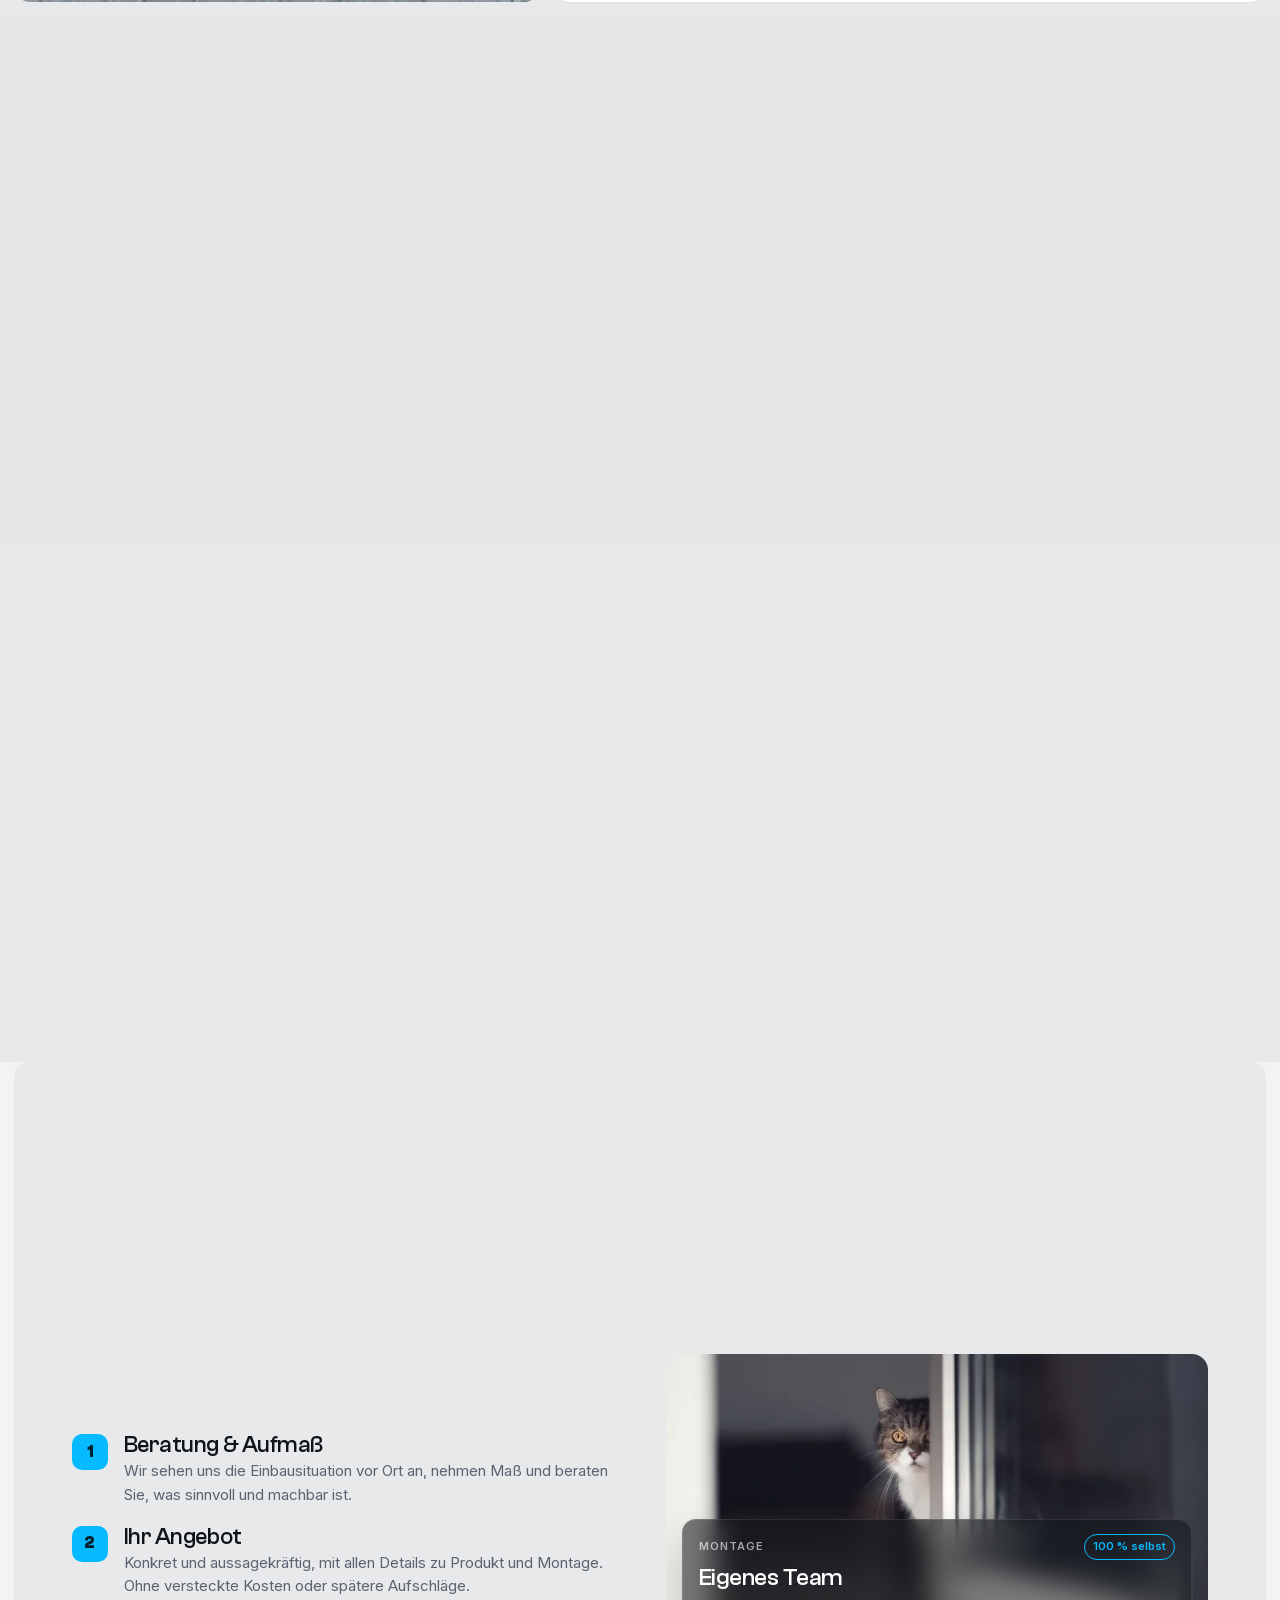
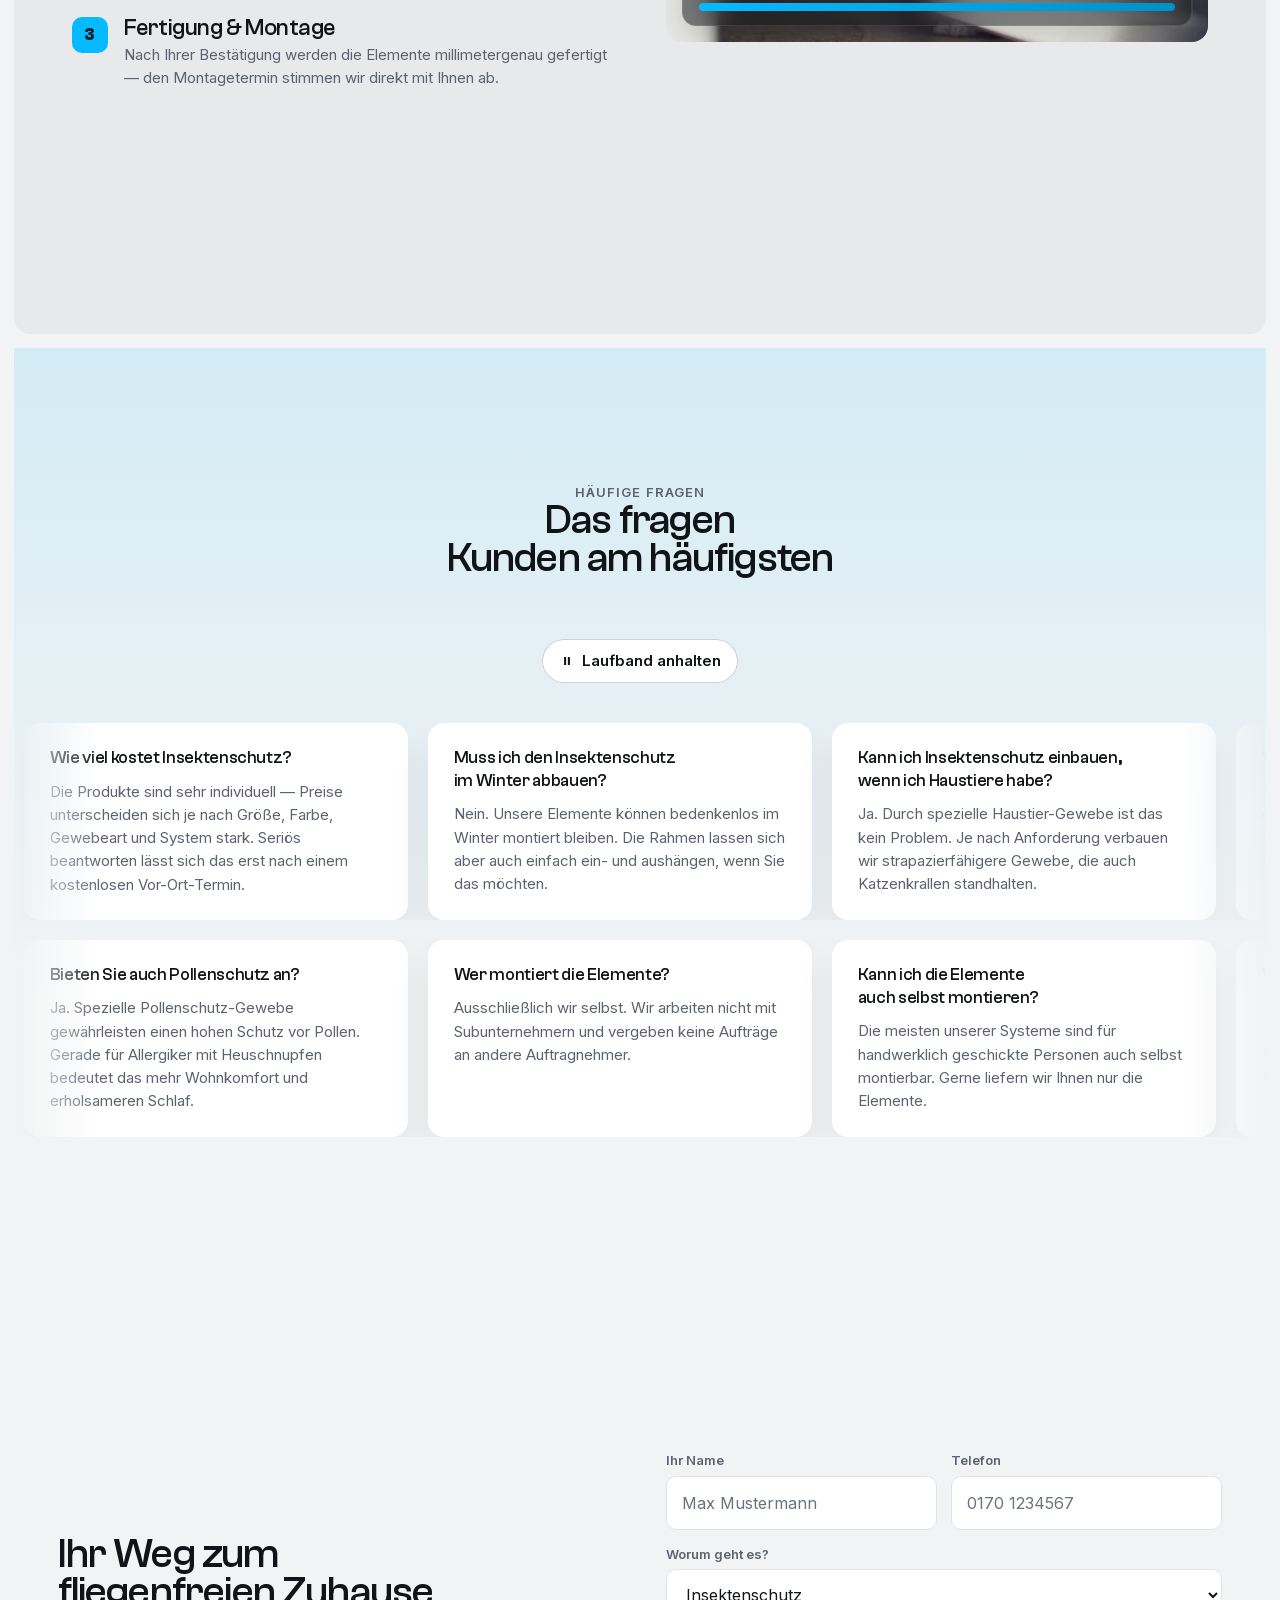
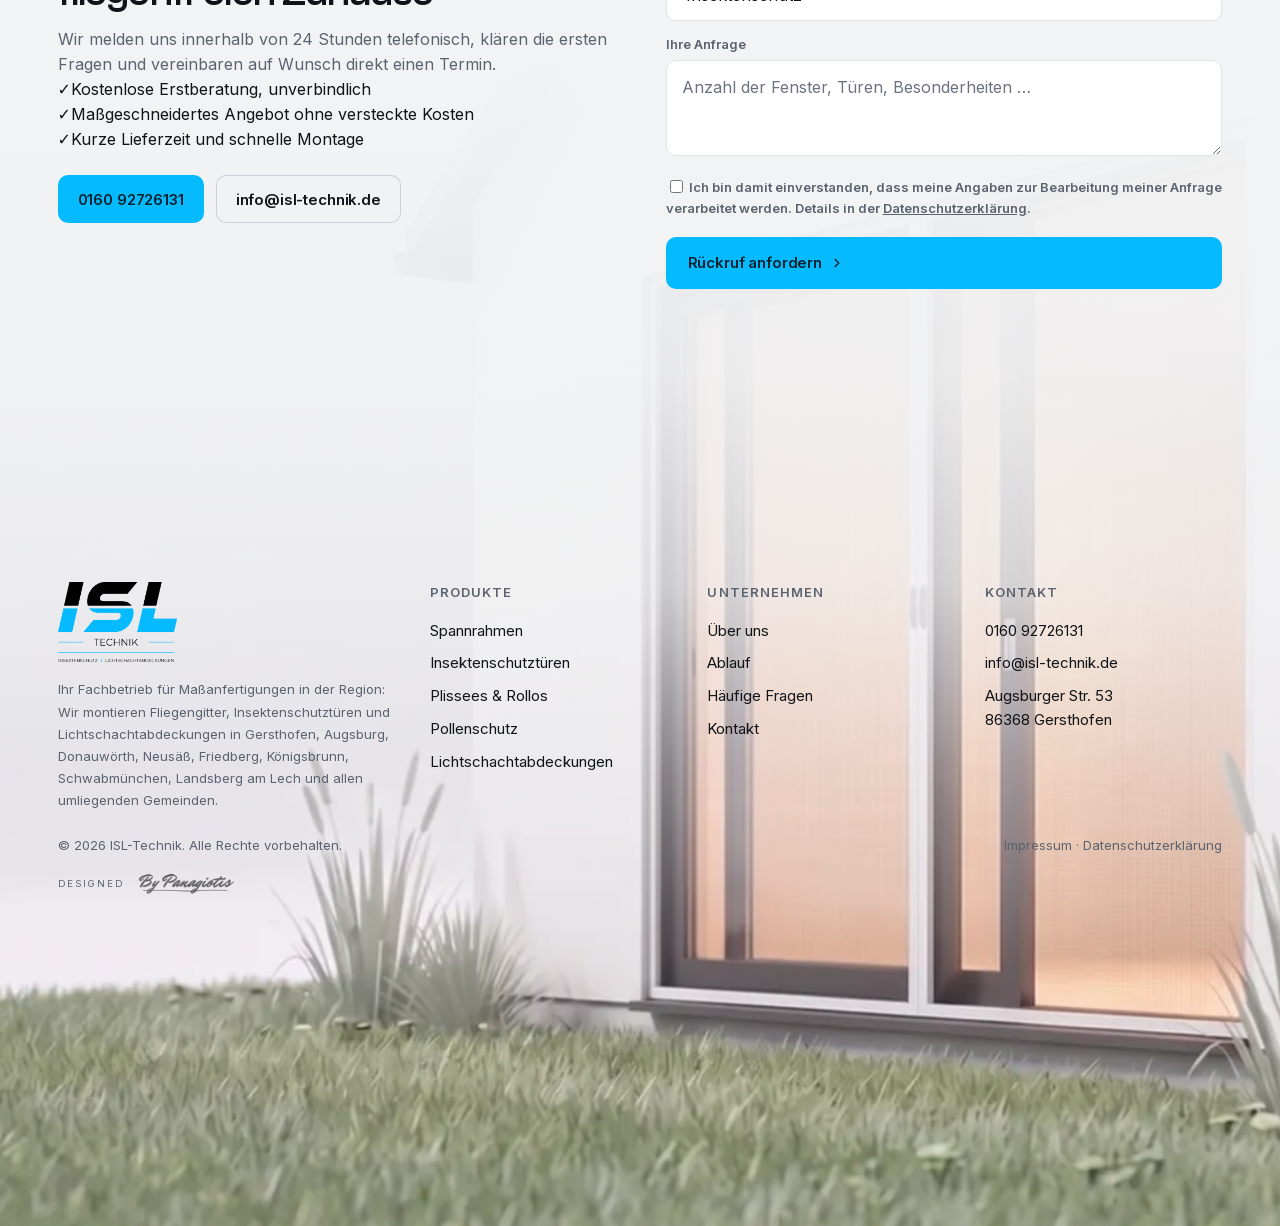
==== commit 5783ca86: "Barrierefreiheit: Kontrast-Farben, FAQ-Pause, Skip-Link, Scroll-Loop ohne Layout-Thrashing - Texte e" ====
--- a/index.html
+++ b/index.html
@@ -36,6 +36,7 @@
 </script>
 </head>
 <body>
+<a class="skip" href="#top">Zum Inhalt springen</a>
 
 <!-- ══════════ NAVIGATION — Aufbau 1:1 nach Referenz ══════════
      Wortmarke auf dem Grund · dunkles Home-Quadrat · weiße Leiste ueber die
@@ -84,7 +85,7 @@
   <a href="#kontakt">Kontakt</a>
 </div>
 
-<main class="stack" id="top">
+<main class="stack" id="top" tabindex="-1">
 
 <!-- ══════════ 1 · HERO — Gewebe fährt beim Scrollen zu ══════════ -->
 <section class="card card--ground hero" id="hero" data-pin="hero" data-scroll="1">
@@ -169,6 +170,7 @@
 <div class="pinwrap"><!-- begrenzt das Sticky: nach dem Spacer wird die Karte mit rausgeschoben -->
 <section class="card card--white systems" id="systeme" data-pin="systems" data-scroll="4.5">
   <div class="systems__pin pin">
+    <h2 class="sr-only">Unsere Insektenschutz-Systeme</h2>
 
     <div class="systems__progress" aria-hidden="true" id="sysProgress">
       <span class="systems__bar"><i></i></span><span class="systems__bar"><i></i></span>
@@ -571,6 +573,13 @@
       <p class="eyebrow reveal">Häufige Fragen</p>
       <h2 class="reveal" style="--d:.06s">Das fragen<br>Kunden am häufigsten</h2>
       <p class="lead reveal" style="--d:.12s">Ihre Frage ist nicht dabei? Rufen Sie einfach kurz an — <a href="tel:+4916092726131">0160 92726131</a>.</p>
+      <!-- Pause-Schalter: endlos laufende Inhalte muessen sich anhalten lassen
+           (WCAG 2.2.2), auch per Tastatur und auf dem Handy. main.js blendet
+           ihn erst ein, wenn das Laufband wirklich laeuft. -->
+      <button class="faq__pause" id="faqPause" type="button" hidden>
+        <svg width="14" height="14" viewBox="0 0 24 24" aria-hidden="true"><path class="faq__pause-ico" d="M7 5h3.5v14H7zM13.5 5H17v14h-3.5z" fill="currentColor"/></svg>
+        <span>Laufband anhalten</span>
+      </button>
     </div>
     <!-- Zwei ruhige Reihen (5+4 Fragen), bewusst langsam (~30 px/s),
          damit man beim Durchlaufen mitlesen kann -->
--- a/css/style.css
+++ b/css/style.css
@@ -24,7 +24,10 @@
   --bg-inverse:#16181C;
   --bg-inverse-soft:#22262C;
   --text-primary:#101317;
-  --text-secondary:#6B7280;
+  --text-secondary:#5B6270;   /* 4,7:1 auf #E4E2DE (WCAG AA) */
+  --text-placeholder:#6B7280; /* 4,8:1 auf Weiss */
+  --text-warm:#66615A;        /* Taupe auf Warmgrau, 4,7:1 */
+  --text-warm-big:#807A73;    /* nur grosse Zahlen, 3,3:1 */
   --text-on-dark:#F4F6F7;
   --text-on-dark-dim:rgba(244,246,247,.66);
   --border:#E1E4E7;
@@ -32,7 +35,8 @@
   --border-on-dark:rgba(255,255,255,.12);
 
   --accent:#06BAFF;
-  --accent-deep:#0090C8;
+  --accent-deep:#006F99;      /* Blau fuer Text: 5,1:1 auf Seitenfarbe */
+  --accent-fill:#0090C8;      /* Flaechen-Verlauf, kein Text */
   --accent-soft:rgba(6,186,255,.12);
 
   --glass-bg:rgba(16,19,23,.55);
@@ -110,6 +114,16 @@
   outline-offset:3px;
   border-radius:.25rem;
 }
+main:focus{outline:none}
+/* Nur fuer Screenreader sichtbar (z. B. die h2 der Systeme-Karte) */
+.sr-only{position:absolute;width:1px;height:1px;padding:0;margin:-1px;
+  overflow:hidden;clip:rect(0 0 0 0);white-space:nowrap;border:0}
+/* Skip-Link: erst beim Tabben sichtbar, springt ueber die Navigation */
+.skip{position:fixed;left:var(--gap);top:var(--gap);z-index:1000;
+  padding:.75rem 1.1rem;border-radius:var(--radius-sm);
+  background:var(--bg-inverse);color:#fff;font-weight:600;font-size:.9375rem;
+  transform:translateY(-200%);transition:transform .2s var(--ease-out)}
+.skip:focus-visible{transform:none}
 
 /* ---------- Bausteine ---------- */
 .eyebrow{
@@ -410,7 +424,7 @@
 }
 .glass__fill{
   position:absolute;inset:0 auto 0 0;border-radius:999px;
-  background:linear-gradient(90deg,var(--accent),var(--accent-deep));
+  background:linear-gradient(90deg,var(--accent),var(--accent-fill));
   width:var(--fill,0%);
   transition:width 1.1s var(--ease-out);
 }
@@ -451,9 +465,10 @@
   background:rgba(6,186,255,.30);overflow:hidden;
 }
 .systems__bar i{
-  position:absolute;inset:0 auto 0 0;width:0;
+  position:absolute;inset:0;
   background:var(--accent);border-radius:2px;
-  /* keine transition — der geglaettete Scroll-Wert treibt die Breite direkt */
+  transform:scaleX(0);transform-origin:left center;
+  /* keine transition — der geglaettete Scroll-Wert treibt den Balken direkt */
 }
 .systems__stage{position:relative;min-height:0;height:100%}
 .systems__shot{
@@ -696,8 +711,8 @@
   font-weight:600;color:var(--text-secondary)}
 .split__statvalue{font-family:"Clash Grotesk",sans-serif;font-weight:500;
   font-size:clamp(3.25rem,5.5vw,5rem);line-height:1;letter-spacing:-.02em;
-  color:#97918A;margin:auto 0}
-.split__statprefix{display:block;font-size:1rem;font-weight:600;letter-spacing:.04em;text-transform:uppercase;color:#97918A;margin-bottom:.3rem}
+  color:var(--text-warm-big);margin:auto 0}
+.split__statprefix{display:block;font-size:1rem;font-weight:600;letter-spacing:.04em;text-transform:uppercase;color:var(--text-warm);margin-bottom:.3rem}
 .split__statvalue sup{font-size:.34em;vertical-align:baseline;
   position:relative;top:-1.05em;margin-right:.25em}
 .split__media{position:relative;border-radius:var(--radius);overflow:hidden;
@@ -997,7 +1012,15 @@
 .faq__track{display:flex;width:max-content}
 .faq__rows.is-ready .faq__track{animation:faq-scroll var(--dur,60s) linear infinite}
 .faq__row--rev .faq__track{animation-direction:reverse}
-.faq__row:hover .faq__track{animation-play-state:paused}
+.faq__row:hover .faq__track,
+.faq__rows.is-paused .faq__track{animation-play-state:paused}
+.faq__pause{margin:1.25rem auto 0;display:inline-flex;align-items:center;gap:.5rem;
+  min-height:2.75rem;padding:0 1.1rem;border:0;border-radius:999px;
+  background:var(--bg-card);color:var(--text-primary);
+  box-shadow:inset 0 0 0 1px var(--border-strong);
+  font:inherit;font-size:var(--fs-small);font-weight:600;cursor:pointer;
+  transition:background-color .2s var(--ease-out)}
+.faq__pause:hover{background:var(--bg-stone)}
 .faq__set{flex:0 0 auto;display:flex;align-items:stretch;gap:1.25rem;padding-inline:.625rem}
 .faq__card{flex:0 0 auto;width:min(24rem,78vw);
   background:var(--bg-card);border-radius:var(--radius);
@@ -1072,6 +1095,10 @@
 .footer h4{font-size:var(--fs-caption);letter-spacing:.08em;text-transform:uppercase;
   color:var(--text-secondary);margin-bottom:1rem;font-weight:600}
 .footer li{margin-bottom:.6rem;font-size:var(--fs-small)}
+@media (pointer:coarse){
+  .footer li{margin-bottom:0}
+  .footer li a{display:inline-block;padding-block:.55rem}
+}
 .footer a:hover{color:var(--accent-deep)}
 /* Fusszeile ohne Trennlinie, etwas hoeher geruckt; links unter dem
    Copyright der Design-Credit wie auf der Tradita-Seite */
@@ -1113,7 +1140,7 @@
 .on-dark .form input,.on-dark .form select,.on-dark .form textarea{
   background:rgba(255,255,255,.06);color:var(--text-on-dark);border-color:var(--border-on-dark);
 }
-.form input::placeholder,.form textarea::placeholder{color:rgba(16,19,23,.35)}
+.form input::placeholder,.form textarea::placeholder{color:var(--text-placeholder)}
 .on-dark .form input::placeholder,.on-dark .form textarea::placeholder{color:rgba(244,246,247,.4)}
 .form textarea{min-height:6rem;resize:vertical}
 .form__check{display:flex;gap:.6rem;align-items:flex-start;font-size:var(--fs-caption);
@@ -1586,7 +1613,7 @@
   .hero__bg{position:relative;inset:auto}
   .hero__house{position:relative;right:auto;top:auto;transform:none;width:100%;margin-bottom:1.5rem}
   .hero__bg::after{display:none}
-  .hero__lens-tag{font-size:.625rem;padding:.3125rem .5rem}
+  .hero__lens-tag{font-size:.6875rem;padding:.3125rem .5rem}
 }
 
 /* ==========================================================================
